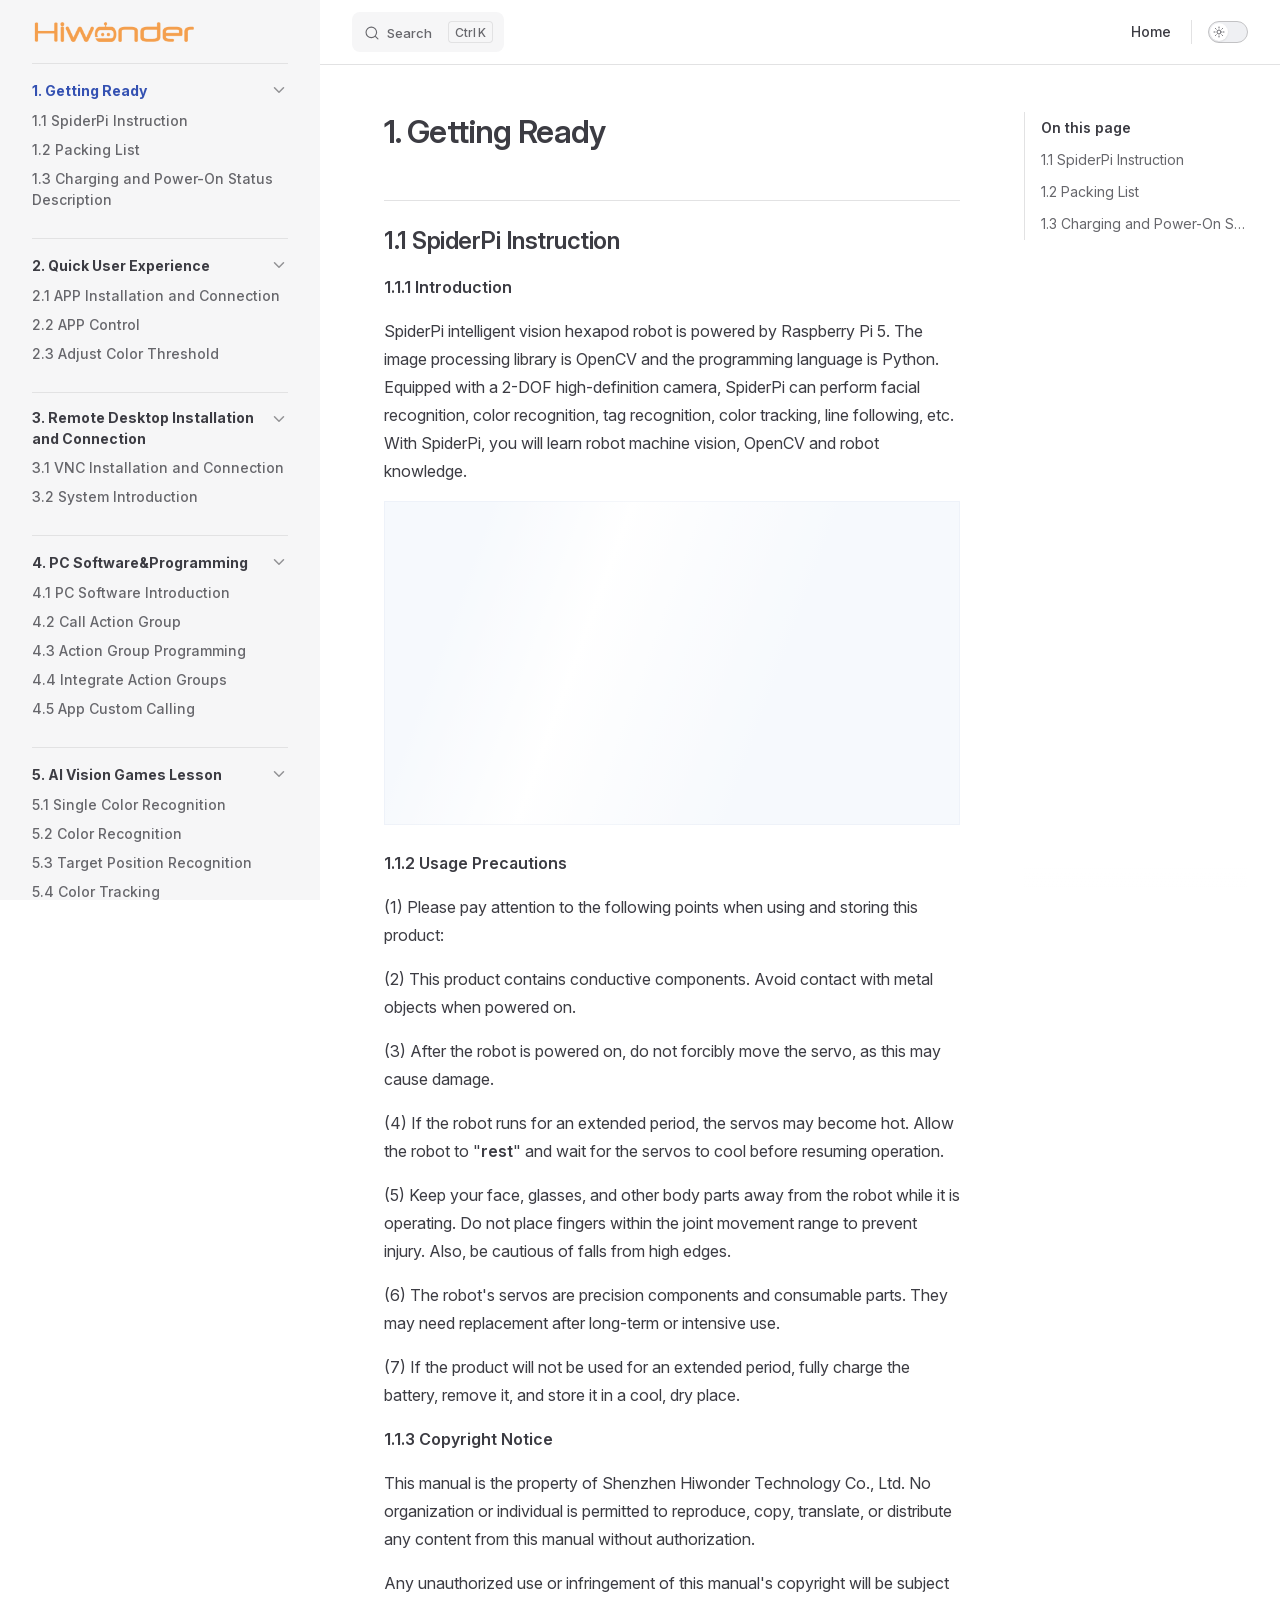
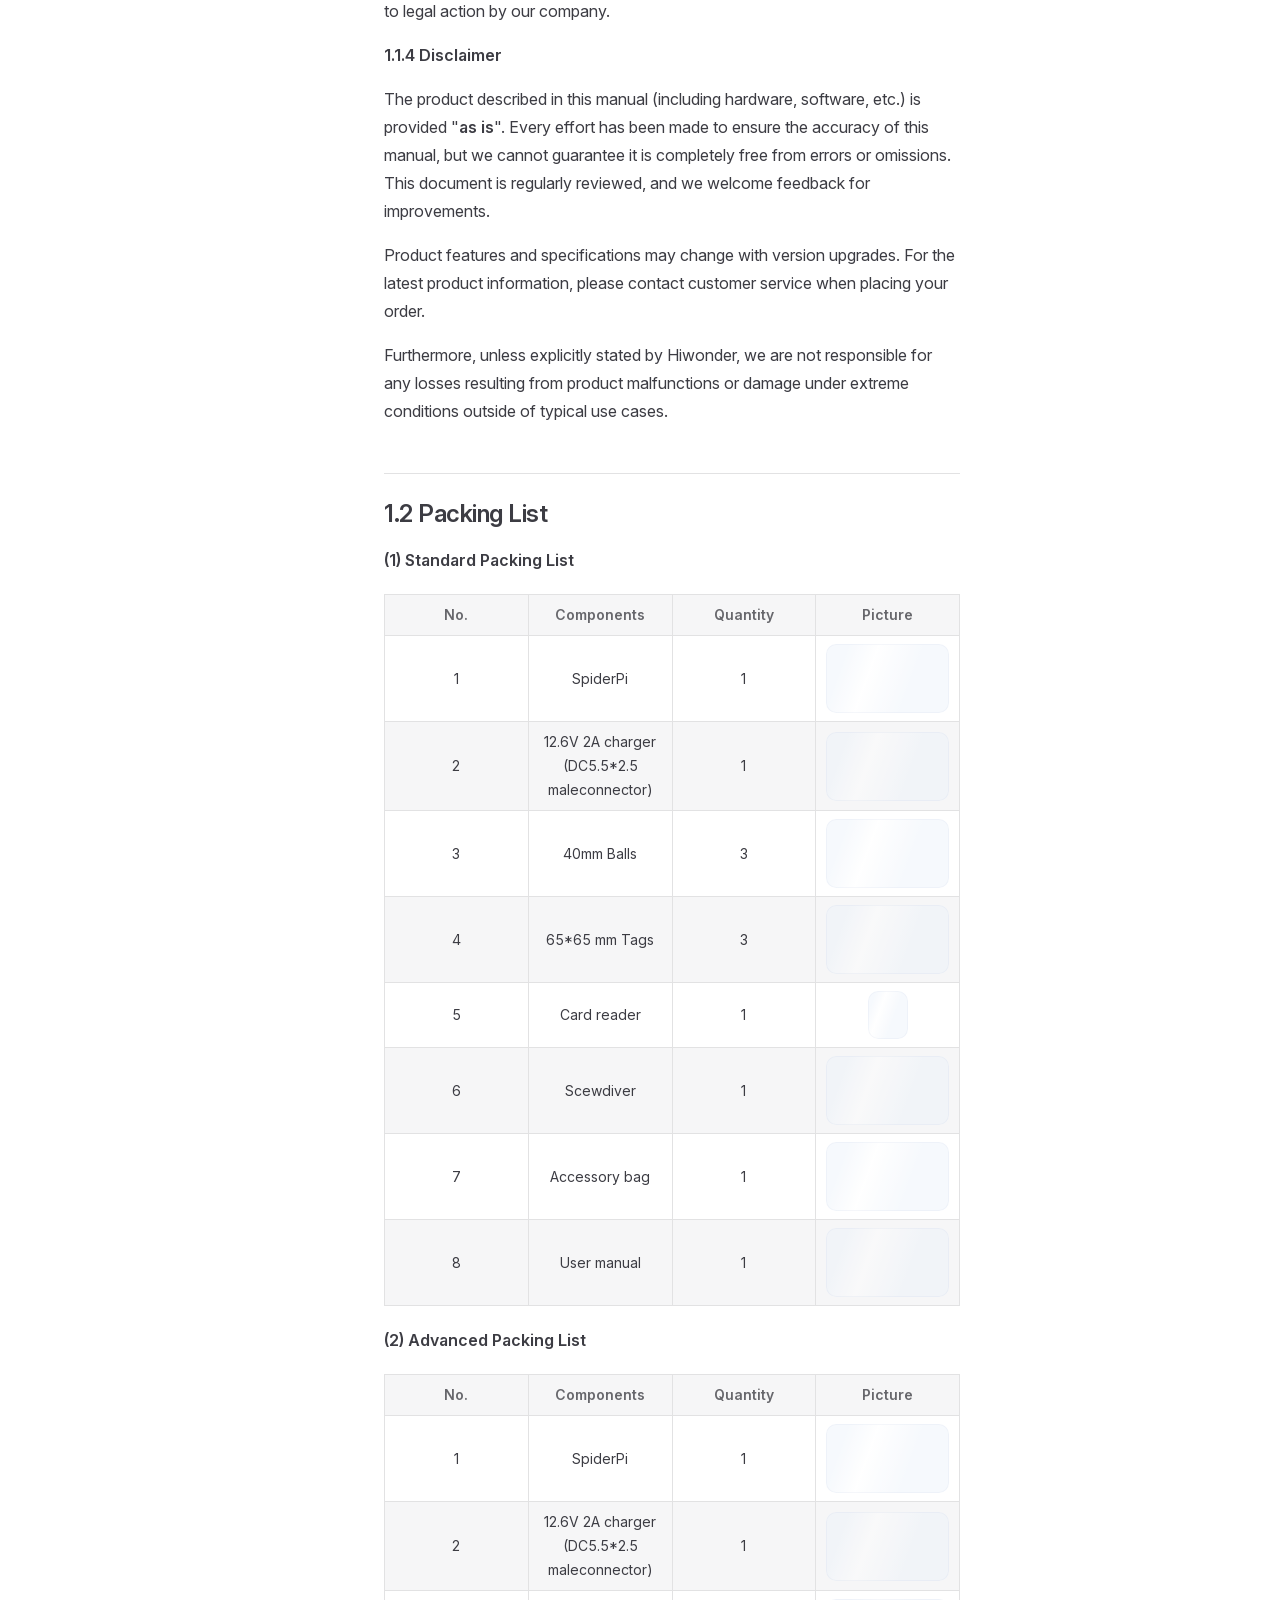
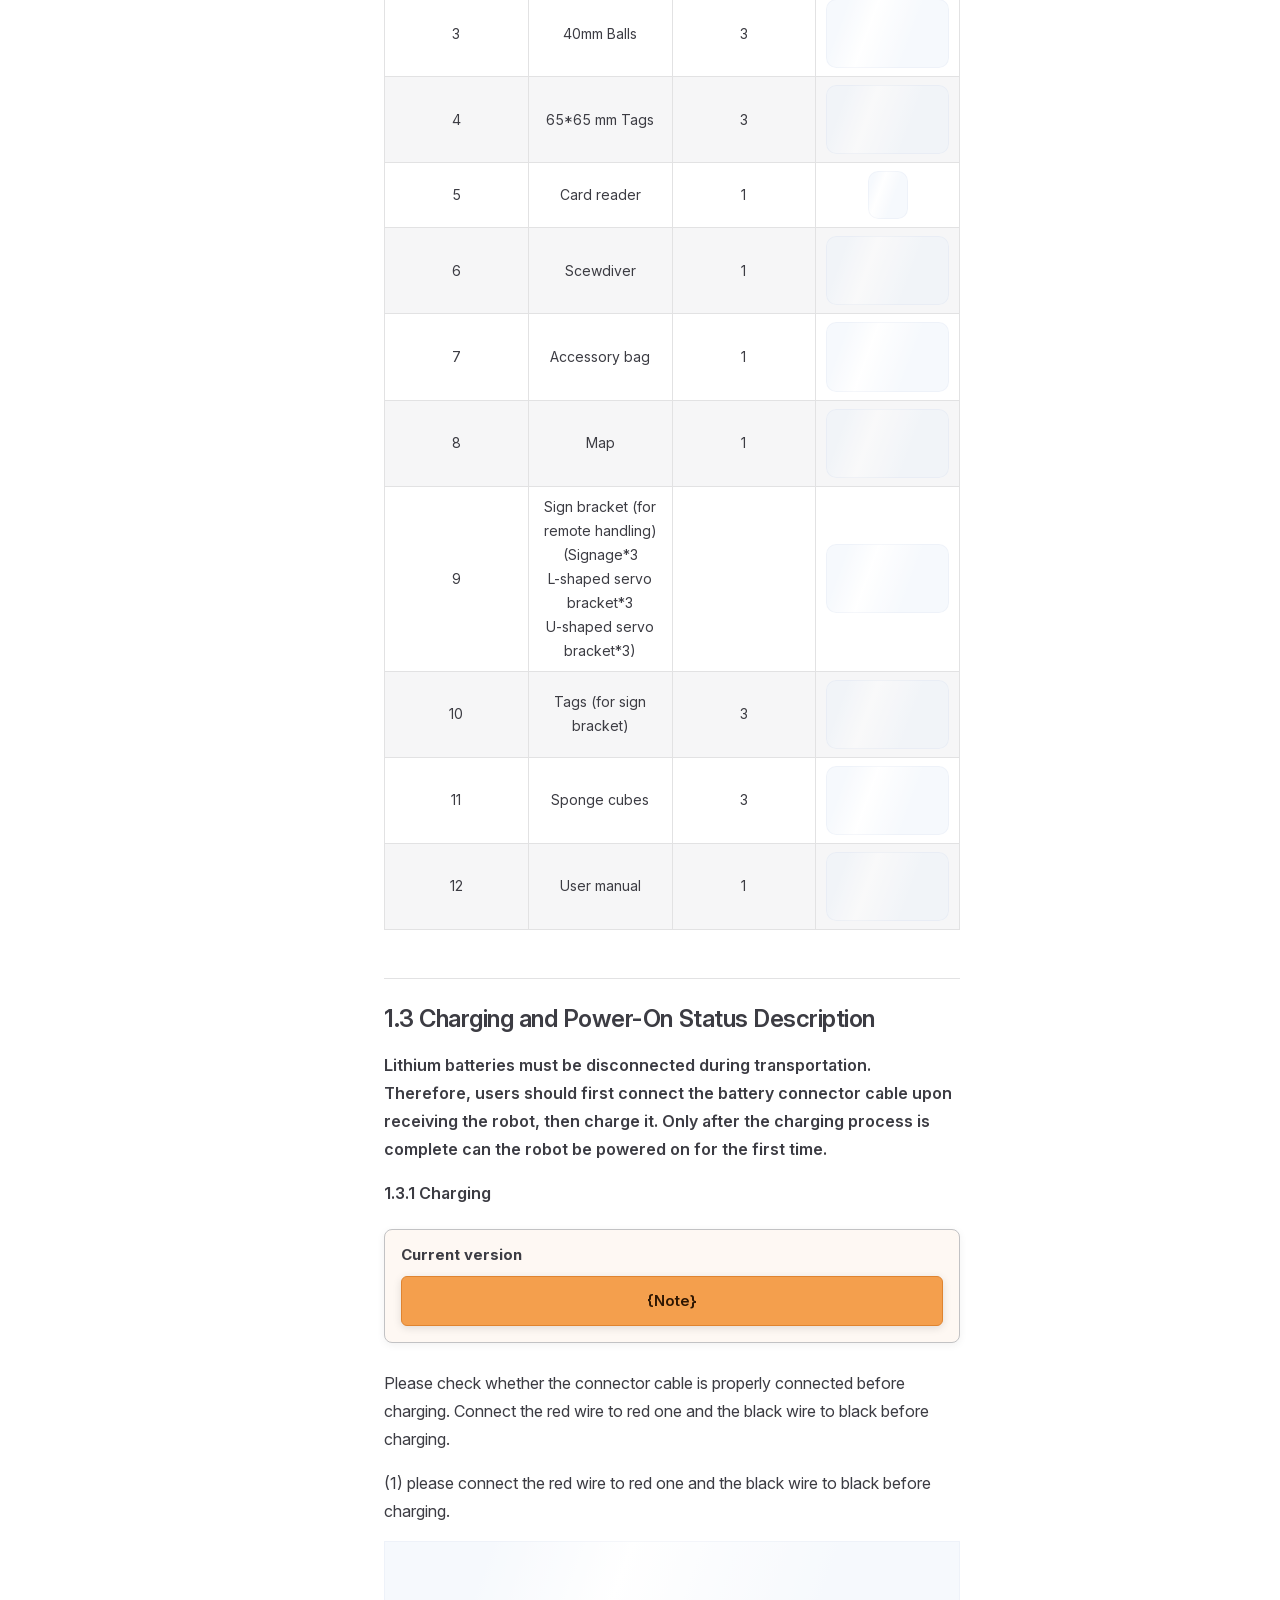
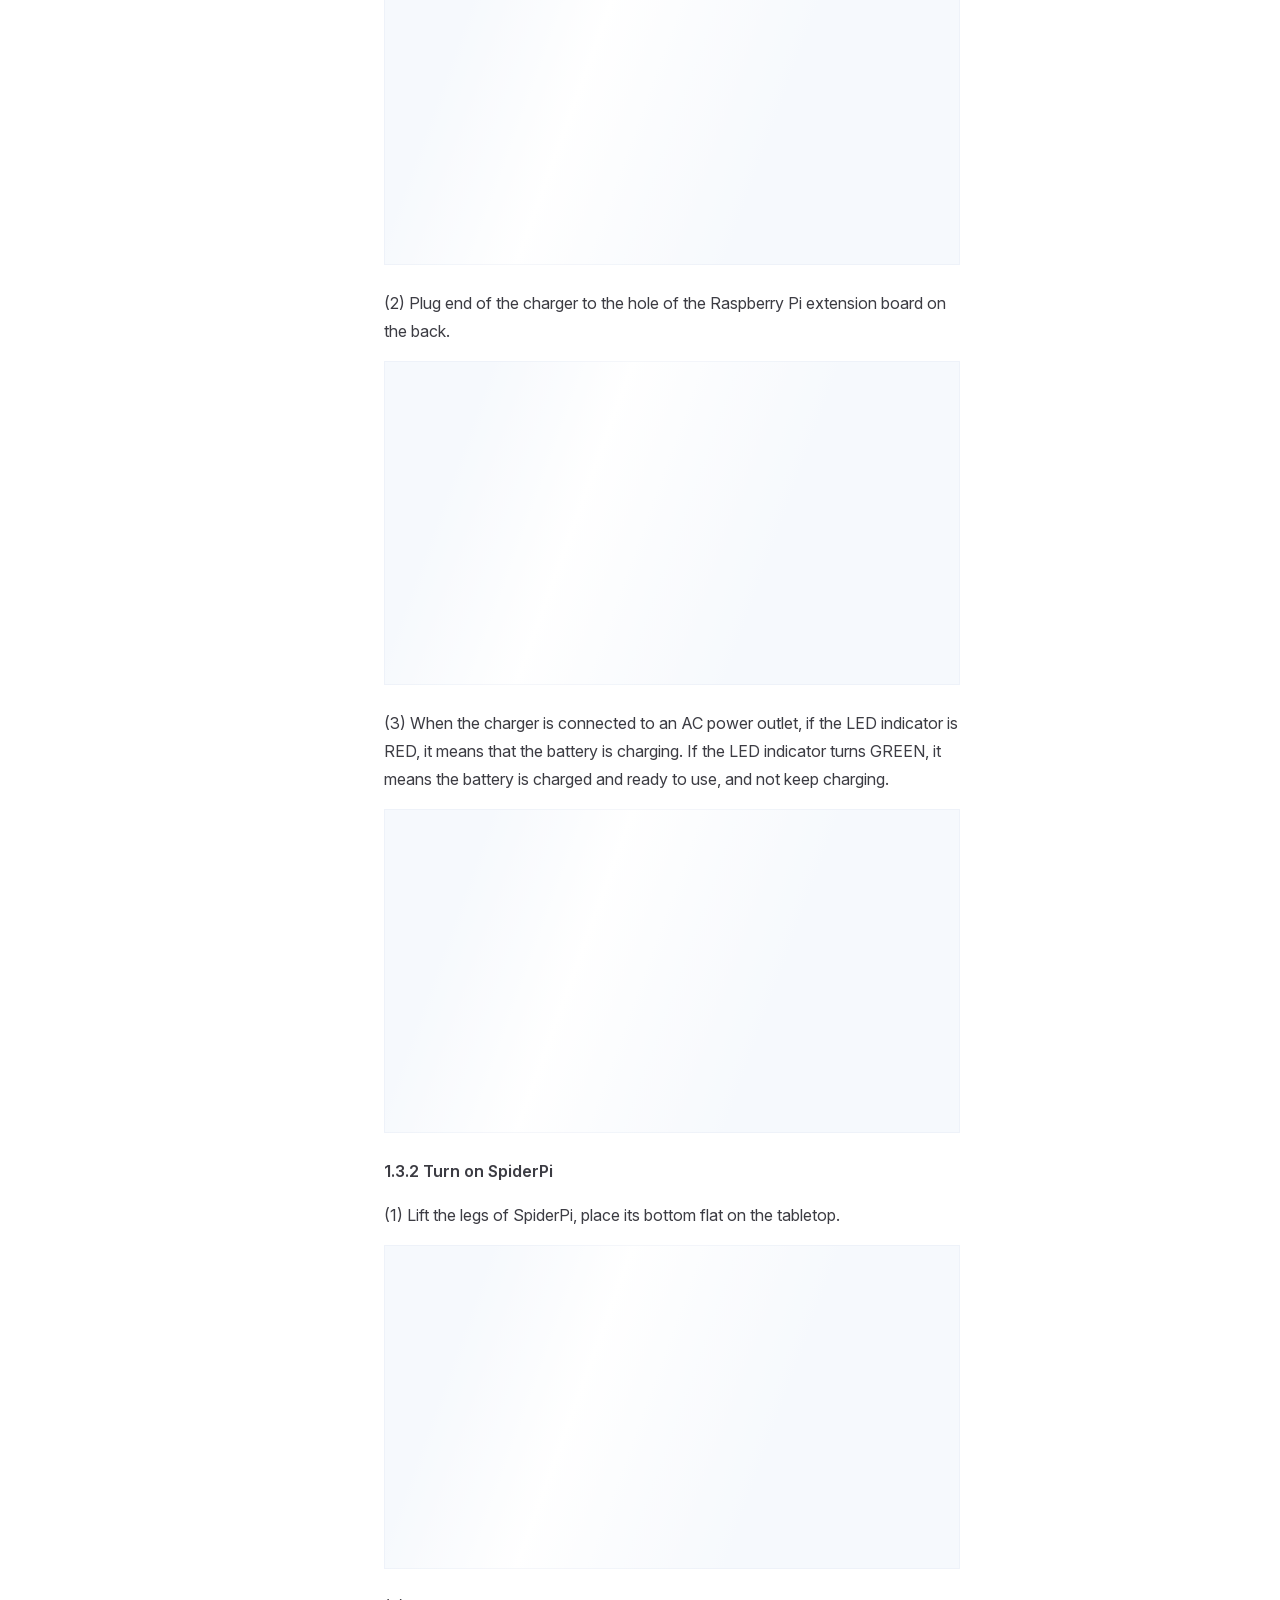
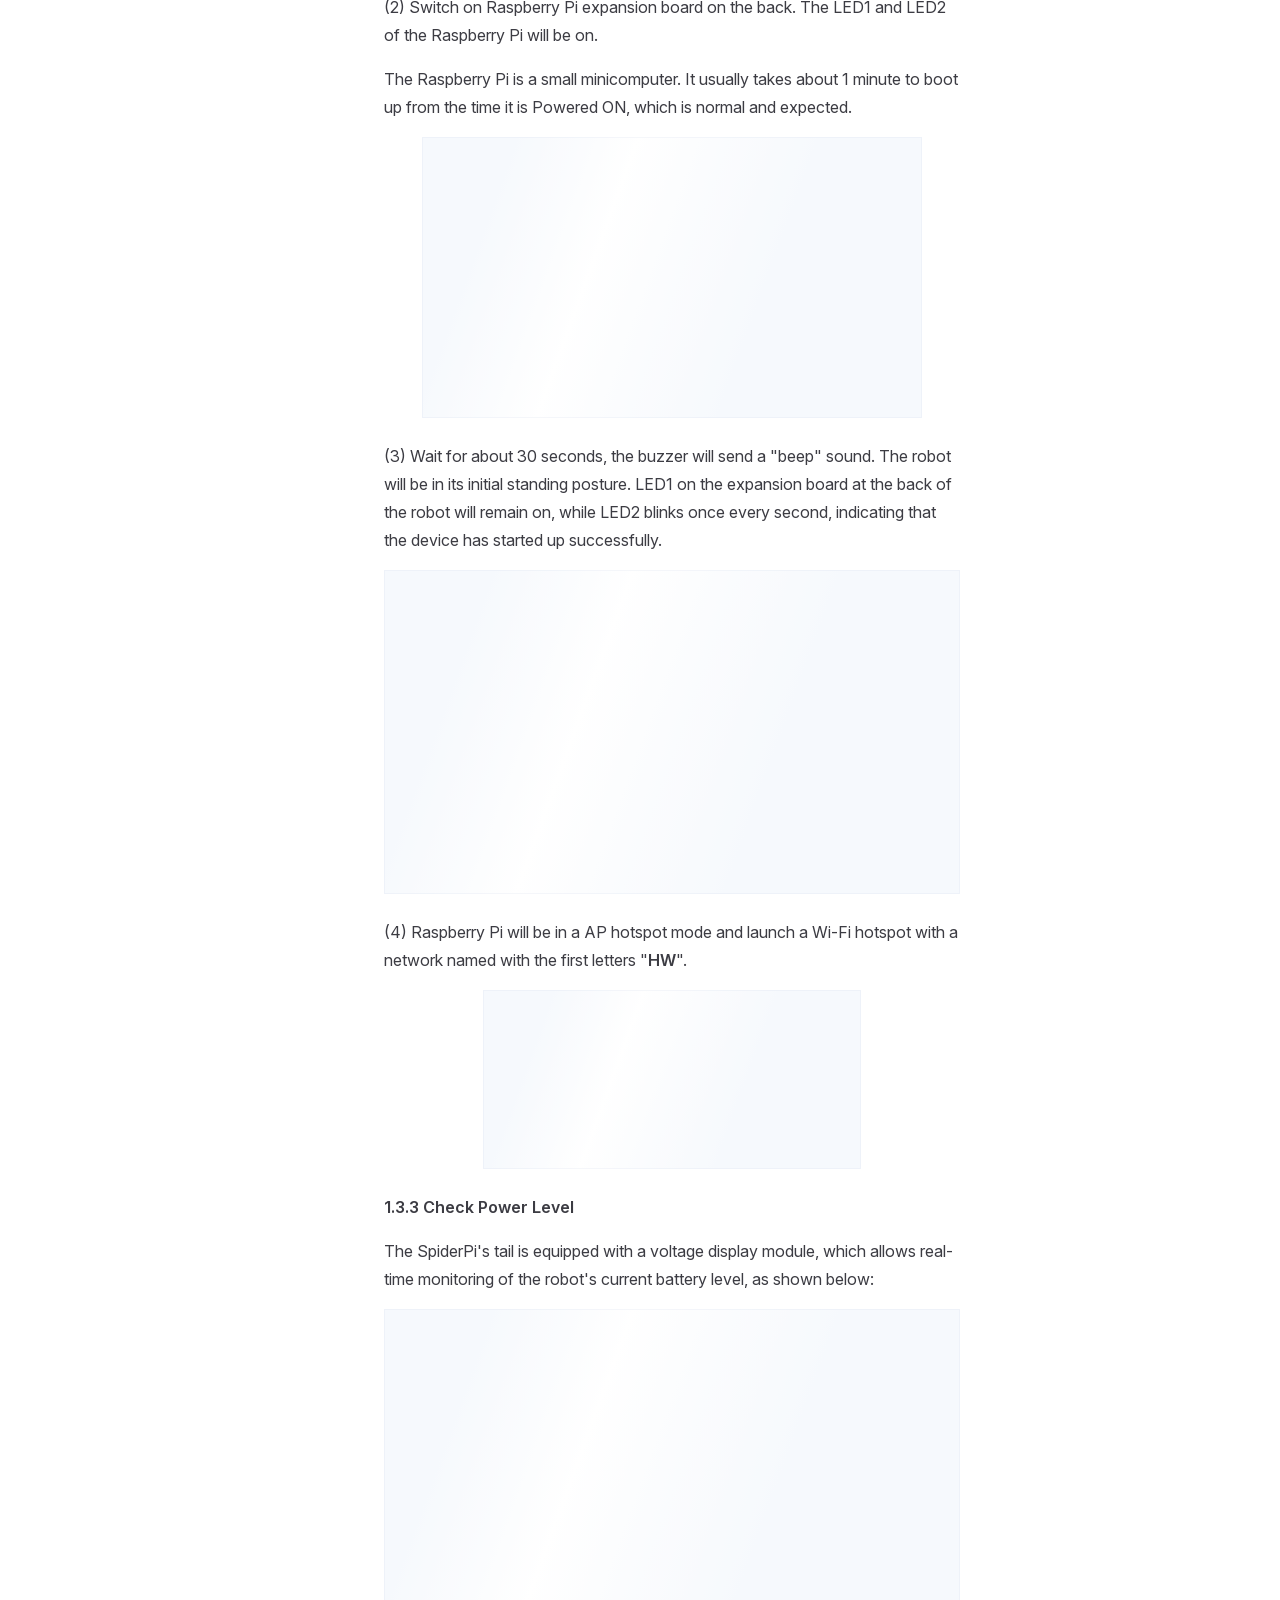
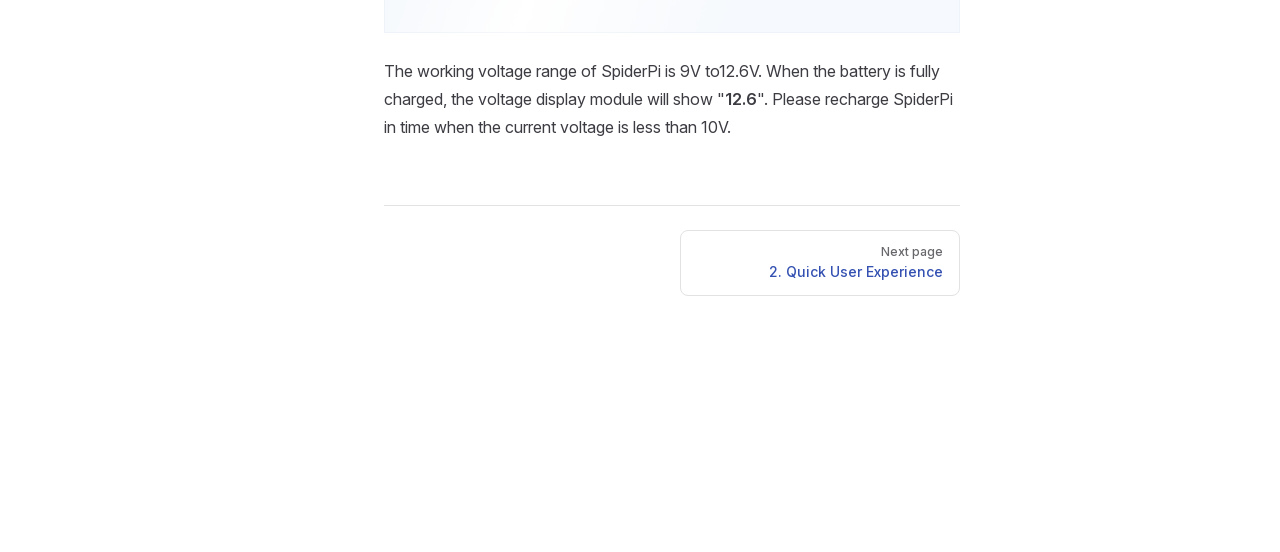
==== projects/SpiderPi/en/latest/docs/index.html @ 1fb2ceb3 "内容修改" ====
<!DOCTYPE html>
<html lang="en-US" dir="ltr">
  <head>
    <meta charset="utf-8">
    <meta name="viewport" content="width=device-width,initial-scale=1">
    <title>SpiderPi Documentation</title>
    <meta name="description" content="SpiderPi robot documentation">
    <meta name="generator" content="VitePress v1.6.4">
    <link rel="preload stylesheet" href="/projects/SpiderPi/en/latest/assets/style.BlnB4m8w.css" as="style">
    <link rel="preload stylesheet" href="/projects/SpiderPi/en/latest/vp-icons.css" as="style">
    
    <script type="module" src="/projects/SpiderPi/en/latest/assets/app.BU686anA.js"></script>
    <link rel="preload" href="/projects/SpiderPi/en/latest/assets/inter-roman-latin.Di8DUHzh.woff2" as="font" type="font/woff2" crossorigin="">
    <link rel="modulepreload" href="/projects/SpiderPi/en/latest/assets/chunks/theme.DTcCEMe6.js">
    <link rel="modulepreload" href="/projects/SpiderPi/en/latest/assets/chunks/framework.oAp9W4YJ.js">
    <link rel="modulepreload" href="/projects/SpiderPi/en/latest/assets/docs_index.md.8xN3B3MP.lean.js">
    <link rel="icon" href="/projects/SpiderPi/en/latest/favicon.ico">
    <script id="check-dark-mode">(()=>{const e=localStorage.getItem("vitepress-theme-appearance")||"auto",a=window.matchMedia("(prefers-color-scheme: dark)").matches;(!e||e==="auto"?a:e==="dark")&&document.documentElement.classList.add("dark")})();</script>
    <script id="check-mac-os">document.documentElement.classList.toggle("mac",/Mac|iPhone|iPod|iPad/i.test(navigator.platform));</script>
  </head>
  <body>
    <div id="app"><!--[--><div class="page-redirect" style="text-align:center;padding:100px 20px;"><p>Redirecting to content page...</p><p><a href="/projects/SpiderPi/en/latest/docs/1.getting_ready.html" target="_self">If you are not redirected automatically, click here</a></p></div><!--[--><!----><!--]--><!----><!--]--></div>
    <script>window.__VP_HASH_MAP__=JSON.parse("{\"docs_1.getting_ready.md\":\"-Koj2D-e\",\"docs_10_network_configuration.md\":\"BVzglLEN\",\"docs_11.computer_control_robot.md\":\"7o0bq-h0\",\"docs_12.ai_transport.md\":\"C4I3wh1Y\",\"docs_2.quick_user_experience.md\":\"CxcIc-mN\",\"docs_6.remote.md\":\"ByHeRAGI\",\"docs_8.upper_computer.md\":\"BKbme0fS\",\"docs_9.ai_vision_project.md\":\"BjhokXBU\",\"docs_general_basic_courses.md\":\"Bf6qJwim\",\"docs_index.md\":\"8xN3B3MP\",\"docs_resources_download.md\":\"BLQSuuhv\",\"index.md\":\"CJsqcTzv\"}");window.__VP_SITE_DATA__=JSON.parse("{\"lang\":\"en-US\",\"dir\":\"ltr\",\"title\":\"SpiderPi Documentation\",\"description\":\"SpiderPi robot documentation\",\"base\":\"/projects/SpiderPi/en/latest/\",\"head\":[],\"router\":{\"prefetchLinks\":true},\"appearance\":true,\"themeConfig\":{\"siteTitle\":false,\"logo\":\"/e-logo.png\",\"outline\":[2,3],\"search\":{\"provider\":\"local\",\"options\":{\"translations\":{\"button\":{\"buttonText\":\"Search\",\"buttonAriaLabel\":\"Search\"},\"modal\":{\"searchBox\":{\"resetButtonTitle\":\"Clear search query\",\"resetButtonAriaLabel\":\"Clear search query\",\"cancelButtonText\":\"Cancel\",\"cancelButtonAriaLabel\":\"Cancel\"},\"startScreen\":{\"recentSearchTitle\":\"Recent Searches\",\"noRecentSearchText\":\"No recent searches\",\"suggestedQueryTitle\":\"Suggested Queries\"},\"noResultsScreen\":{\"noResultsText\":\"No results found for\",\"suggestedQueryText\":\"You can try searching for\",\"reportMissingResultsText\":\"Have any queries?\",\"reportMissingResultsLinkText\":\"Report here\"},\"footer\":{\"selectText\":\"to select\",\"navigateText\":\"to navigate\",\"closeText\":\"to close\"}}}}},\"nav\":[{\"text\":\"Home\",\"link\":\"https://www.hiwonder.net/\",\"target\":\"_self\"}],\"sidebar\":[{\"text\":\"1. Getting Ready\",\"link\":\"/docs/1.getting_ready.html\",\"collapsed\":false,\"items\":[{\"text\":\"1.1 SpiderPi Instruction\",\"link\":\"/docs/1.getting_ready.html#_1-1-spiderpi-instruction\"},{\"text\":\"1.2 Packing List\",\"link\":\"/docs/1.getting_ready.html#_1-2-packing-list\"},{\"text\":\"1.3 Charging and Power-On Status Description\",\"link\":\"/docs/1.getting_ready.html#_1-3-charging-and-power-on-status-description\"}]},{\"text\":\"2. Quick User Experience\",\"link\":\"/docs/2.quick_user_experience.html\",\"collapsed\":false,\"items\":[{\"text\":\"2.1 APP Installation and Connection\",\"link\":\"/docs/2.quick_user_experience.html#_2-1-app-installation-and-connection\"},{\"text\":\"2.2  APP Control\",\"link\":\"/docs/2.quick_user_experience.html#_2-2-app-control\"},{\"text\":\"2.3 Adjust Color Threshold\",\"link\":\"/docs/2.quick_user_experience.html#_2-3-adjust-color-threshold\"}]},{\"text\":\"3. Remote Desktop Installation and Connection\",\"link\":\"/docs/6.remote.html\",\"collapsed\":false,\"items\":[{\"text\":\"3.1 VNC Installation and Connection\",\"link\":\"/docs/6.remote.html#_3-1-vnc-installation-and-connection\"},{\"text\":\"3.2 System Introduction\",\"link\":\"/docs/6.remote.html#_3-2-system-introduction\"}]},{\"text\":\"4. PC Software&Programming\",\"link\":\"/docs/8.upper_computer.html\",\"collapsed\":false,\"items\":[{\"text\":\"4.1 PC Software Introduction\",\"link\":\"/docs/8.upper_computer.html#_4-1-pc-software-introduction\"},{\"text\":\"4.2 Call Action Group\",\"link\":\"/docs/8.upper_computer.html#_4-2-call-action-group\"},{\"text\":\"4.3 Action Group Programming\",\"link\":\"/docs/8.upper_computer.html#_4-3-action-group-programming\"},{\"text\":\"4.4 Integrate Action Groups\",\"link\":\"/docs/8.upper_computer.html#_4-4-integrate-action-groups\"},{\"text\":\"4.5 App Custom Calling\",\"link\":\"/docs/8.upper_computer.html#_4-5-app-custom-calling\"}]},{\"text\":\"5. AI Vision Games Lesson\",\"link\":\"/docs/9.ai_vision_project.html\",\"collapsed\":false,\"items\":[{\"text\":\"5.1 Single Color Recognition\",\"link\":\"/docs/9.ai_vision_project.html#_5-1-single-color-recognition\"},{\"text\":\"5.2 Color Recognition\",\"link\":\"/docs/9.ai_vision_project.html#_5-2-color-recognition\"},{\"text\":\"5.3 Target Position Recognition\",\"link\":\"/docs/9.ai_vision_project.html#_5-3-target-position-recognition\"},{\"text\":\"5.4 Color Tracking\",\"link\":\"/docs/9.ai_vision_project.html#_5-4-color-tracking\"},{\"text\":\"5.5 Line Following\",\"link\":\"/docs/9.ai_vision_project.html#_5-5-line-following\"},{\"text\":\"5.6 Tag Detection\",\"link\":\"/docs/9.ai_vision_project.html#_5-6-tag-detection\"},{\"text\":\"5.7 Tag Recognition\",\"link\":\"/docs/9.ai_vision_project.html#_5-7-tag-recognition\"},{\"text\":\"5.8 Face Recognition\",\"link\":\"/docs/9.ai_vision_project.html#_5-8-face-recognition\"},{\"text\":\"5.9 Facial Recognition\",\"link\":\"/docs/9.ai_vision_project.html#_5-9-facial-recognition\"},{\"text\":\"5.10 Auto Obstacle Avoidance\",\"link\":\"/docs/9.ai_vision_project.html#_5-10-auto-obstacle-avoidance\"}]},{\"text\":\"8. Raspberry Pi Series Robot Network Configuration Instruction\",\"link\":\"/docs/10_network_configuration.html\",\"collapsed\":false,\"items\":[{\"text\":\"8.1 Network Configuration Overview\",\"link\":\"/docs/10_network_configuration.html#_8-1-network-configuration-overview\"},{\"text\":\"8.2 AP Direct Connection Mode\",\"link\":\"/docs/10_network_configuration.html#_8-2-ap-direct-connection-mode\"},{\"text\":\"8.3 Connecting in LAN Mode (optional)\",\"link\":\"/docs/10_network_configuration.html#_8-3-connecting-in-lan-mode-optional\"}]},{\"text\":\"7. PC Software Control\",\"link\":\"/docs/11.computer_control_robot.html\",\"collapsed\":false,\"items\":[{\"text\":\"7.1 Control Software Opening and Connection\",\"link\":\"/docs/11.computer_control_robot.html#_7-1-control-software-opening-and-connection\"},{\"text\":\"7.2 PC Control Instruction\",\"link\":\"/docs/11.computer_control_robot.html#_7-2-pc-control-instruction\"}]},{\"text\":\"6. AI Transport Lesson\",\"link\":\"/docs/12.ai_transport.html\",\"collapsed\":false,\"items\":[{\"text\":\"6.1 Transport Bracket Assembly\",\"link\":\"/docs/12.ai_transport.html#_6-1-transport-bracket-assembly\"},{\"text\":\"6.2 AI Transport\",\"link\":\"/docs/12.ai_transport.html#_6-2-ai-transport\"},{\"text\":\"6.3 Intelligent Cleanup\",\"link\":\"/docs/12.ai_transport.html#_6-3-intelligent-cleanup\"},{\"text\":\"6.4 Tag Tracking\",\"link\":\"/docs/12.ai_transport.html#_6-4-tag-tracking\"}]},{\"text\":\"Basic Development Course\",\"link\":\"/docs/general_basic_courses.html\",\"collapsed\":false,\"items\":[]},{\"text\":\"Appendix\",\"link\":\"/docs/resources_download.html\",\"collapsed\":false,\"items\":[]}]},\"locales\":{},\"scrollOffset\":134,\"cleanUrls\":false}");</script>
    
  </body>
</html>
---- projects/SpiderPi/en/latest/assets/style.BlnB4m8w.css ----
@font-face {
  font-family: Inter;
  font-style: normal;
  font-weight: 100 900;
  font-display: swap;
  src: url('/projects/SpiderPi/en/latest/assets/inter-roman-cyrillic-ext.BBPuwvHQ.woff2') format('woff2');
  unicode-range: U+0460-052F, U+1C80-1C88, U+20B4, U+2DE0-2DFF, U+A640-A69F,
    U+FE2E-FE2F;
}

@font-face {
  font-family: Inter;
  font-style: normal;
  font-weight: 100 900;
  font-display: swap;
  src: url('/projects/SpiderPi/en/latest/assets/inter-roman-cyrillic.C5lxZ8CY.woff2') format('woff2');
  unicode-range: U+0301, U+0400-045F, U+0490-0491, U+04B0-04B1, U+2116;
}

@font-face {
  font-family: Inter;
  font-style: normal;
  font-weight: 100 900;
  font-display: swap;
  src: url('/projects/SpiderPi/en/latest/assets/inter-roman-greek-ext.CqjqNYQ-.woff2') format('woff2');
  unicode-range: U+1F00-1FFF;
}

@font-face {
  font-family: Inter;
  font-style: normal;
  font-weight: 100 900;
  font-display: swap;
  src: url('/projects/SpiderPi/en/latest/assets/inter-roman-greek.BBVDIX6e.woff2') format('woff2');
  unicode-range: U+0370-0377, U+037A-037F, U+0384-038A, U+038C, U+038E-03A1,
    U+03A3-03FF;
}

@font-face {
  font-family: Inter;
  font-style: normal;
  font-weight: 100 900;
  font-display: swap;
  src: url('/projects/SpiderPi/en/latest/assets/inter-roman-vietnamese.BjW4sHH5.woff2') format('woff2');
  unicode-range: U+0102-0103, U+0110-0111, U+0128-0129, U+0168-0169,
    U+01A0-01A1, U+01AF-01B0, U+0300-0301, U+0303-0304, U+0308-0309, U+0323,
    U+0329, U+1EA0-1EF9, U+20AB;
}

@font-face {
  font-family: Inter;
  font-style: normal;
  font-weight: 100 900;
  font-display: swap;
  src: url('/projects/SpiderPi/en/latest/assets/inter-roman-latin-ext.4ZJIpNVo.woff2') format('woff2');
  unicode-range: U+0100-02AF, U+0304, U+0308, U+0329, U+1E00-1E9F, U+1EF2-1EFF,
    U+2020, U+20A0-20AB, U+20AD-20C0, U+2113, U+2C60-2C7F, U+A720-A7FF;
}

@font-face {
  font-family: Inter;
  font-style: normal;
  font-weight: 100 900;
  font-display: swap;
  src: url('/projects/SpiderPi/en/latest/assets/inter-roman-latin.Di8DUHzh.woff2') format('woff2');
  unicode-range: U+0000-00FF, U+0131, U+0152-0153, U+02BB-02BC, U+02C6, U+02DA,
    U+02DC, U+0304, U+0308, U+0329, U+2000-206F, U+2074, U+20AC, U+2122, U+2191,
    U+2193, U+2212, U+2215, U+FEFF, U+FFFD;
}

@font-face {
  font-family: Inter;
  font-style: italic;
  font-weight: 100 900;
  font-display: swap;
  src: url('/projects/SpiderPi/en/latest/assets/inter-italic-cyrillic-ext.r48I6akx.woff2') format('woff2');
  unicode-range: U+0460-052F, U+1C80-1C88, U+20B4, U+2DE0-2DFF, U+A640-A69F,
    U+FE2E-FE2F;
}

@font-face {
  font-family: Inter;
  font-style: italic;
  font-weight: 100 900;
  font-display: swap;
  src: url('/projects/SpiderPi/en/latest/assets/inter-italic-cyrillic.By2_1cv3.woff2') format('woff2');
  unicode-range: U+0301, U+0400-045F, U+0490-0491, U+04B0-04B1, U+2116;
}

@font-face {
  font-family: Inter;
  font-style: italic;
  font-weight: 100 900;
  font-display: swap;
  src: url('/projects/SpiderPi/en/latest/assets/inter-italic-greek-ext.1u6EdAuj.woff2') format('woff2');
  unicode-range: U+1F00-1FFF;
}

@font-face {
  font-family: Inter;
  font-style: italic;
  font-weight: 100 900;
  font-display: swap;
  src: url('/projects/SpiderPi/en/latest/assets/inter-italic-greek.DJ8dCoTZ.woff2') format('woff2');
  unicode-range: U+0370-0377, U+037A-037F, U+0384-038A, U+038C, U+038E-03A1,
    U+03A3-03FF;
}

@font-face {
  font-family: Inter;
  font-style: italic;
  font-weight: 100 900;
  font-display: swap;
  src: url('/projects/SpiderPi/en/latest/assets/inter-italic-vietnamese.BSbpV94h.woff2') format('woff2');
  unicode-range: U+0102-0103, U+0110-0111, U+0128-0129, U+0168-0169,
    U+01A0-01A1, U+01AF-01B0, U+0300-0301, U+0303-0304, U+0308-0309, U+0323,
    U+0329, U+1EA0-1EF9, U+20AB;
}

@font-face {
  font-family: Inter;
  font-style: italic;
  font-weight: 100 900;
  font-display: swap;
  src: url('/projects/SpiderPi/en/latest/assets/inter-italic-latin-ext.CN1xVJS-.woff2') format('woff2');
  unicode-range: U+0100-02AF, U+0304, U+0308, U+0329, U+1E00-1E9F, U+1EF2-1EFF,
    U+2020, U+20A0-20AB, U+20AD-20C0, U+2113, U+2C60-2C7F, U+A720-A7FF;
}

@font-face {
  font-family: Inter;
  font-style: italic;
  font-weight: 100 900;
  font-display: swap;
  src: url('/projects/SpiderPi/en/latest/assets/inter-italic-latin.C2AdPX0b.woff2') format('woff2');
  unicode-range: U+0000-00FF, U+0131, U+0152-0153, U+02BB-02BC, U+02C6, U+02DA,
    U+02DC, U+0304, U+0308, U+0329, U+2000-206F, U+2074, U+20AC, U+2122, U+2191,
    U+2193, U+2212, U+2215, U+FEFF, U+FFFD;
}

@font-face {
  font-family: 'Punctuation SC';
  font-weight: 400;
  src: local('PingFang SC Regular'), local('Noto Sans CJK SC'),
    local('Microsoft YaHei');
  unicode-range: U+201C, U+201D, U+2018, U+2019, U+2E3A, U+2014, U+2013, U+2026,
    U+00B7, U+007E, U+002F;
}

@font-face {
  font-family: 'Punctuation SC';
  font-weight: 500;
  src: local('PingFang SC Medium'), local('Noto Sans CJK SC'),
    local('Microsoft YaHei');
  unicode-range: U+201C, U+201D, U+2018, U+2019, U+2E3A, U+2014, U+2013, U+2026,
    U+00B7, U+007E, U+002F;
}

@font-face {
  font-family: 'Punctuation SC';
  font-weight: 600;
  src: local('PingFang SC Semibold'), local('Noto Sans CJK SC Bold'),
    local('Microsoft YaHei Bold');
  unicode-range: U+201C, U+201D, U+2018, U+2019, U+2E3A, U+2014, U+2013, U+2026,
    U+00B7, U+007E, U+002F;
}

@font-face {
  font-family: 'Punctuation SC';
  font-weight: 700;
  src: local('PingFang SC Semibold'), local('Noto Sans CJK SC Bold'),
    local('Microsoft YaHei Bold');
  unicode-range: U+201C, U+201D, U+2018, U+2019, U+2E3A, U+2014, U+2013, U+2026,
    U+00B7, U+007E, U+002F;
}

/* Generate the subsetted fonts using: `pyftsubset <file>.woff2 --unicodes="<range>" --output-file="inter-<style>-<subset>.woff2" --flavor=woff2` */
/**
 * Colors: Solid
 * -------------------------------------------------------------------------- */

:root {
  --vp-c-white: #ffffff;
  --vp-c-black: #000000;

  --vp-c-neutral: var(--vp-c-black);
  --vp-c-neutral-inverse: var(--vp-c-white);
}

.dark {
  --vp-c-neutral: var(--vp-c-white);
  --vp-c-neutral-inverse: var(--vp-c-black);
}

/**
 * Colors: Palette
 *
 * The primitive colors used for accent colors. These colors are referenced
 * by functional colors such as "Text", "Background", or "Brand".
 *
 * Each colors have exact same color scale system with 3 levels of solid
 * colors with different brightness, and 1 soft color.
 *
 * - `XXX-1`: The most solid color used mainly for colored text. It must
 *   satisfy the contrast ratio against when used on top of `XXX-soft`.
 *
 * - `XXX-2`: The color used mainly for hover state of the button.
 *
 * - `XXX-3`: The color for solid background, such as bg color of the button.
 *    It must satisfy the contrast ratio with pure white (#ffffff) text on
 *    top of it.
 *
 * - `XXX-soft`: The color used for subtle background such as custom container
 *    or badges. It must satisfy the contrast ratio when putting `XXX-1` colors
 *    on top of it.
 *
 *    The soft color must be semi transparent alpha channel. This is crucial
 *    because it allows adding multiple "soft" colors on top of each other
 *    to create a accent, such as when having inline code block inside
 *    custom containers.
 * -------------------------------------------------------------------------- */

:root {
  --vp-c-gray-1: #dddde3;
  --vp-c-gray-2: #e4e4e9;
  --vp-c-gray-3: #ebebef;
  --vp-c-gray-soft: rgba(142, 150, 170, 0.14);

  --vp-c-indigo-1: #3451b2;
  --vp-c-indigo-2: #3a5ccc;
  --vp-c-indigo-3: #5672cd;
  --vp-c-indigo-soft: rgba(100, 108, 255, 0.14);

  --vp-c-purple-1: #6f42c1;
  --vp-c-purple-2: #7e4cc9;
  --vp-c-purple-3: #8e5cd9;
  --vp-c-purple-soft: rgba(159, 122, 234, 0.14);

  --vp-c-green-1: #18794e;
  --vp-c-green-2: #299764;
  --vp-c-green-3: #30a46c;
  --vp-c-green-soft: rgba(16, 185, 129, 0.14);

  --vp-c-yellow-1: #915930;
  --vp-c-yellow-2: #946300;
  --vp-c-yellow-3: #9f6a00;
  --vp-c-yellow-soft: rgba(234, 179, 8, 0.14);

  --vp-c-red-1: #b8272c;
  --vp-c-red-2: #d5393e;
  --vp-c-red-3: #e0575b;
  --vp-c-red-soft: rgba(244, 63, 94, 0.14);

  --vp-c-sponsor: #db2777;
}

.dark {
  --vp-c-gray-1: #515c67;
  --vp-c-gray-2: #414853;
  --vp-c-gray-3: #32363f;
  --vp-c-gray-soft: rgba(101, 117, 133, 0.16);

  --vp-c-indigo-1: #a8b1ff;
  --vp-c-indigo-2: #5c73e7;
  --vp-c-indigo-3: #3e63dd;
  --vp-c-indigo-soft: rgba(100, 108, 255, 0.16);

  --vp-c-purple-1: #c8abfa;
  --vp-c-purple-2: #a879e6;
  --vp-c-purple-3: #8e5cd9;
  --vp-c-purple-soft: rgba(159, 122, 234, 0.16);

  --vp-c-green-1: #3dd68c;
  --vp-c-green-2: #30a46c;
  --vp-c-green-3: #298459;
  --vp-c-green-soft: rgba(16, 185, 129, 0.16);

  --vp-c-yellow-1: #f9b44e;
  --vp-c-yellow-2: #da8b17;
  --vp-c-yellow-3: #a46a0a;
  --vp-c-yellow-soft: rgba(234, 179, 8, 0.16);

  --vp-c-red-1: #f66f81;
  --vp-c-red-2: #f14158;
  --vp-c-red-3: #b62a3c;
  --vp-c-red-soft: rgba(244, 63, 94, 0.16);
}

/**
 * Colors: Background
 *
 * - `bg`: The bg color used for main screen.
 *
 * - `bg-alt`: The alternative bg color used in places such as "sidebar",
 *   or "code block".
 *
 * - `bg-elv`: The elevated bg color. This is used at parts where it "floats",
 *   such as "dialog".
 *
 * - `bg-soft`: The bg color to slightly distinguish some components from
 *   the page. Used for things like "carbon ads" or "table".
 * -------------------------------------------------------------------------- */

:root {
  --vp-c-bg: #ffffff;
  --vp-c-bg-alt: #f6f6f7;
  --vp-c-bg-elv: #ffffff;
  --vp-c-bg-soft: #f6f6f7;
}

.dark {
  --vp-c-bg: #1b1b1f;
  --vp-c-bg-alt: #161618;
  --vp-c-bg-elv: #202127;
  --vp-c-bg-soft: #202127;
}

/**
 * Colors: Borders
 *
 * - `divider`: This is used for separators. This is used to divide sections
 *   within the same components, such as having separator on "h2" heading.
 *
 * - `border`: This is designed for borders on interactive components.
 *   For example this should be used for a button outline.
 *
 * - `gutter`: This is used to divide components in the page. For example
 *   the header and the lest of the page.
 * -------------------------------------------------------------------------- */

:root {
  --vp-c-border: #c2c2c4;
  --vp-c-divider: #e2e2e3;
  --vp-c-gutter: #e2e2e3;
}

.dark {
  --vp-c-border: #3c3f44;
  --vp-c-divider: #2e2e32;
  --vp-c-gutter: #000000;
}

/**
 * Colors: Text
 *
 * - `text-1`: Used for primary text.
 *
 * - `text-2`: Used for muted texts, such as "inactive menu" or "info texts".
 *
 * - `text-3`: Used for subtle texts, such as "placeholders" or "caret icon".
 * -------------------------------------------------------------------------- */

:root {
  --vp-c-text-1: #3c3c43;
  --vp-c-text-2: #67676c;
  --vp-c-text-3: #929295;
}

.dark {
  --vp-c-text-1: #dfdfd6;
  --vp-c-text-2: #98989f;
  --vp-c-text-3: #6a6a71;
}

/**
 * Colors: Function
 *
 * - `default`: The color used purely for subtle indication without any
 *   special meanings attached to it such as bg color for menu hover state.
 *
 * - `brand`: Used for primary brand colors, such as link text, button with
 *   brand theme, etc.
 *
 * - `tip`: Used to indicate useful information. The default theme uses the
 *   brand color for this by default.
 *
 * - `warning`: Used to indicate warning to the users. Used in custom
 *   container, badges, etc.
 *
 * - `danger`: Used to show error, or dangerous message to the users. Used
 *   in custom container, badges, etc.
 *
 * To understand the scaling system, refer to "Colors: Palette" section.
 * -------------------------------------------------------------------------- */

:root {
  --vp-c-default-1: var(--vp-c-gray-1);
  --vp-c-default-2: var(--vp-c-gray-2);
  --vp-c-default-3: var(--vp-c-gray-3);
  --vp-c-default-soft: var(--vp-c-gray-soft);

  --vp-c-brand-1: var(--vp-c-indigo-1);
  --vp-c-brand-2: var(--vp-c-indigo-2);
  --vp-c-brand-3: var(--vp-c-indigo-3);
  --vp-c-brand-soft: var(--vp-c-indigo-soft);

  /* DEPRECATED: Use `--vp-c-brand-1` instead. */
  --vp-c-brand: var(--vp-c-brand-1);

  --vp-c-tip-1: var(--vp-c-brand-1);
  --vp-c-tip-2: var(--vp-c-brand-2);
  --vp-c-tip-3: var(--vp-c-brand-3);
  --vp-c-tip-soft: var(--vp-c-brand-soft);

  --vp-c-note-1: var(--vp-c-brand-1);
  --vp-c-note-2: var(--vp-c-brand-2);
  --vp-c-note-3: var(--vp-c-brand-3);
  --vp-c-note-soft: var(--vp-c-brand-soft);

  --vp-c-success-1: var(--vp-c-green-1);
  --vp-c-success-2: var(--vp-c-green-2);
  --vp-c-success-3: var(--vp-c-green-3);
  --vp-c-success-soft: var(--vp-c-green-soft);

  --vp-c-important-1: var(--vp-c-purple-1);
  --vp-c-important-2: var(--vp-c-purple-2);
  --vp-c-important-3: var(--vp-c-purple-3);
  --vp-c-important-soft: var(--vp-c-purple-soft);

  --vp-c-warning-1: var(--vp-c-yellow-1);
  --vp-c-warning-2: var(--vp-c-yellow-2);
  --vp-c-warning-3: var(--vp-c-yellow-3);
  --vp-c-warning-soft: var(--vp-c-yellow-soft);

  --vp-c-danger-1: var(--vp-c-red-1);
  --vp-c-danger-2: var(--vp-c-red-2);
  --vp-c-danger-3: var(--vp-c-red-3);
  --vp-c-danger-soft: var(--vp-c-red-soft);

  --vp-c-caution-1: var(--vp-c-red-1);
  --vp-c-caution-2: var(--vp-c-red-2);
  --vp-c-caution-3: var(--vp-c-red-3);
  --vp-c-caution-soft: var(--vp-c-red-soft);
}

/**
 * Typography
 * -------------------------------------------------------------------------- */

:root {
  --vp-font-family-base: 'Inter', ui-sans-serif, system-ui, sans-serif,
    'Apple Color Emoji', 'Segoe UI Emoji', 'Segoe UI Symbol', 'Noto Color Emoji';
  --vp-font-family-mono: ui-monospace, 'Menlo', 'Monaco', 'Consolas',
    'Liberation Mono', 'Courier New', monospace;
  font-optical-sizing: auto;
}

:root:where(:lang(zh)) {
  --vp-font-family-base: 'Punctuation SC', 'Inter', ui-sans-serif, system-ui,
    sans-serif, 'Apple Color Emoji', 'Segoe UI Emoji', 'Segoe UI Symbol',
    'Noto Color Emoji';
}

/**
 * Shadows
 * -------------------------------------------------------------------------- */

:root {
  --vp-shadow-1: 0 1px 2px rgba(0, 0, 0, 0.04), 0 1px 2px rgba(0, 0, 0, 0.06);
  --vp-shadow-2: 0 3px 12px rgba(0, 0, 0, 0.07), 0 1px 4px rgba(0, 0, 0, 0.07);
  --vp-shadow-3: 0 12px 32px rgba(0, 0, 0, 0.1), 0 2px 6px rgba(0, 0, 0, 0.08);
  --vp-shadow-4: 0 14px 44px rgba(0, 0, 0, 0.12), 0 3px 9px rgba(0, 0, 0, 0.12);
  --vp-shadow-5: 0 18px 56px rgba(0, 0, 0, 0.16), 0 4px 12px rgba(0, 0, 0, 0.16);
}

/**
 * Z-indexes
 * -------------------------------------------------------------------------- */

:root {
  --vp-z-index-footer: 10;
  --vp-z-index-local-nav: 20;
  --vp-z-index-nav: 30;
  --vp-z-index-layout-top: 40;
  --vp-z-index-backdrop: 50;
  --vp-z-index-sidebar: 60;
}

@media (min-width: 960px) {
  :root {
    --vp-z-index-sidebar: 25;
  }
}

/**
 * Layouts
 * -------------------------------------------------------------------------- */

:root {
  --vp-layout-max-width: 1440px;
}

/**
 * Component: Header Anchor
 * -------------------------------------------------------------------------- */

:root {
  --vp-header-anchor-symbol: '#';
}

/**
 * Component: Code
 * -------------------------------------------------------------------------- */

:root {
  --vp-code-line-height: 1.7;
  --vp-code-font-size: 0.875em;
  --vp-code-color: var(--vp-c-brand-1);
  --vp-code-link-color: var(--vp-c-brand-1);
  --vp-code-link-hover-color: var(--vp-c-brand-2);
  --vp-code-bg: var(--vp-c-default-soft);

  --vp-code-block-color: var(--vp-c-text-2);
  --vp-code-block-bg: var(--vp-c-bg-alt);
  --vp-code-block-divider-color: var(--vp-c-gutter);

  --vp-code-lang-color: var(--vp-c-text-3);

  --vp-code-line-highlight-color: var(--vp-c-default-soft);
  --vp-code-line-number-color: var(--vp-c-text-3);

  --vp-code-line-diff-add-color: var(--vp-c-success-soft);
  --vp-code-line-diff-add-symbol-color: var(--vp-c-success-1);

  --vp-code-line-diff-remove-color: var(--vp-c-danger-soft);
  --vp-code-line-diff-remove-symbol-color: var(--vp-c-danger-1);

  --vp-code-line-warning-color: var(--vp-c-warning-soft);
  --vp-code-line-error-color: var(--vp-c-danger-soft);

  --vp-code-copy-code-border-color: var(--vp-c-divider);
  --vp-code-copy-code-bg: var(--vp-c-bg-soft);
  --vp-code-copy-code-hover-border-color: var(--vp-c-divider);
  --vp-code-copy-code-hover-bg: var(--vp-c-bg);
  --vp-code-copy-code-active-text: var(--vp-c-text-2);
  --vp-code-copy-copied-text-content: 'Copied';

  --vp-code-tab-divider: var(--vp-code-block-divider-color);
  --vp-code-tab-text-color: var(--vp-c-text-2);
  --vp-code-tab-bg: var(--vp-code-block-bg);
  --vp-code-tab-hover-text-color: var(--vp-c-text-1);
  --vp-code-tab-active-text-color: var(--vp-c-text-1);
  --vp-code-tab-active-bar-color: var(--vp-c-brand-1);
}

:lang(es),
:lang(pt) {
  --vp-code-copy-copied-text-content: 'Copiado';
}
:lang(fa) {
  --vp-code-copy-copied-text-content: 'کپی شد';
}
:lang(ko) {
  --vp-code-copy-copied-text-content: '복사됨';
}
:lang(ru) {
  --vp-code-copy-copied-text-content: 'Скопировано';
}
:lang(zh) {
  --vp-code-copy-copied-text-content: '已复制';
}

/**
 * Component: Button
 * -------------------------------------------------------------------------- */

:root {
  --vp-button-brand-border: transparent;
  --vp-button-brand-text: var(--vp-c-white);
  --vp-button-brand-bg: var(--vp-c-brand-3);
  --vp-button-brand-hover-border: transparent;
  --vp-button-brand-hover-text: var(--vp-c-white);
  --vp-button-brand-hover-bg: var(--vp-c-brand-2);
  --vp-button-brand-active-border: transparent;
  --vp-button-brand-active-text: var(--vp-c-white);
  --vp-button-brand-active-bg: var(--vp-c-brand-1);

  --vp-button-alt-border: transparent;
  --vp-button-alt-text: var(--vp-c-text-1);
  --vp-button-alt-bg: var(--vp-c-default-3);
  --vp-button-alt-hover-border: transparent;
  --vp-button-alt-hover-text: var(--vp-c-text-1);
  --vp-button-alt-hover-bg: var(--vp-c-default-2);
  --vp-button-alt-active-border: transparent;
  --vp-button-alt-active-text: var(--vp-c-text-1);
  --vp-button-alt-active-bg: var(--vp-c-default-1);

  --vp-button-sponsor-border: var(--vp-c-text-2);
  --vp-button-sponsor-text: var(--vp-c-text-2);
  --vp-button-sponsor-bg: transparent;
  --vp-button-sponsor-hover-border: var(--vp-c-sponsor);
  --vp-button-sponsor-hover-text: var(--vp-c-sponsor);
  --vp-button-sponsor-hover-bg: transparent;
  --vp-button-sponsor-active-border: var(--vp-c-sponsor);
  --vp-button-sponsor-active-text: var(--vp-c-sponsor);
  --vp-button-sponsor-active-bg: transparent;
}

/**
 * Component: Custom Block
 * -------------------------------------------------------------------------- */

:root {
  --vp-custom-block-font-size: 14px;
  --vp-custom-block-code-font-size: 13px;

  --vp-custom-block-info-border: transparent;
  --vp-custom-block-info-text: var(--vp-c-text-1);
  --vp-custom-block-info-bg: var(--vp-c-default-soft);
  --vp-custom-block-info-code-bg: var(--vp-c-default-soft);

  --vp-custom-block-note-border: transparent;
  --vp-custom-block-note-text: var(--vp-c-text-1);
  --vp-custom-block-note-bg: var(--vp-c-default-soft);
  --vp-custom-block-note-code-bg: var(--vp-c-default-soft);

  --vp-custom-block-tip-border: transparent;
  --vp-custom-block-tip-text: var(--vp-c-text-1);
  --vp-custom-block-tip-bg: var(--vp-c-tip-soft);
  --vp-custom-block-tip-code-bg: var(--vp-c-tip-soft);

  --vp-custom-block-important-border: transparent;
  --vp-custom-block-important-text: var(--vp-c-text-1);
  --vp-custom-block-important-bg: var(--vp-c-important-soft);
  --vp-custom-block-important-code-bg: var(--vp-c-important-soft);

  --vp-custom-block-warning-border: transparent;
  --vp-custom-block-warning-text: var(--vp-c-text-1);
  --vp-custom-block-warning-bg: var(--vp-c-warning-soft);
  --vp-custom-block-warning-code-bg: var(--vp-c-warning-soft);

  --vp-custom-block-danger-border: transparent;
  --vp-custom-block-danger-text: var(--vp-c-text-1);
  --vp-custom-block-danger-bg: var(--vp-c-danger-soft);
  --vp-custom-block-danger-code-bg: var(--vp-c-danger-soft);

  --vp-custom-block-caution-border: transparent;
  --vp-custom-block-caution-text: var(--vp-c-text-1);
  --vp-custom-block-caution-bg: var(--vp-c-caution-soft);
  --vp-custom-block-caution-code-bg: var(--vp-c-caution-soft);

  --vp-custom-block-details-border: var(--vp-custom-block-info-border);
  --vp-custom-block-details-text: var(--vp-custom-block-info-text);
  --vp-custom-block-details-bg: var(--vp-custom-block-info-bg);
  --vp-custom-block-details-code-bg: var(--vp-custom-block-info-code-bg);
}

/**
 * Component: Input
 * -------------------------------------------------------------------------- */

:root {
  --vp-input-border-color: var(--vp-c-border);
  --vp-input-bg-color: var(--vp-c-bg-alt);

  --vp-input-switch-bg-color: var(--vp-c-default-soft);
}

/**
 * Component: Nav
 * -------------------------------------------------------------------------- */

:root {
  --vp-nav-height: 64px;
  --vp-nav-bg-color: var(--vp-c-bg);
  --vp-nav-screen-bg-color: var(--vp-c-bg);
  --vp-nav-logo-height: 24px;
}

.hide-nav {
  --vp-nav-height: 0px;
}

.hide-nav .VPSidebar {
  --vp-nav-height: 22px;
}

/**
 * Component: Local Nav
 * -------------------------------------------------------------------------- */

:root {
  --vp-local-nav-bg-color: var(--vp-c-bg);
}

/**
 * Component: Sidebar
 * -------------------------------------------------------------------------- */

:root {
  --vp-sidebar-width: 272px;
  --vp-sidebar-bg-color: var(--vp-c-bg-alt);
}

/**
 * Colors Backdrop
 * -------------------------------------------------------------------------- */

:root {
  --vp-backdrop-bg-color: rgba(0, 0, 0, 0.6);
}

/**
 * Component: Home
 * -------------------------------------------------------------------------- */

:root {
  --vp-home-hero-name-color: var(--vp-c-brand-1);
  --vp-home-hero-name-background: transparent;

  --vp-home-hero-image-background-image: none;
  --vp-home-hero-image-filter: none;
}

/**
 * Component: Badge
 * -------------------------------------------------------------------------- */

:root {
  --vp-badge-info-border: transparent;
  --vp-badge-info-text: var(--vp-c-text-2);
  --vp-badge-info-bg: var(--vp-c-default-soft);

  --vp-badge-tip-border: transparent;
  --vp-badge-tip-text: var(--vp-c-tip-1);
  --vp-badge-tip-bg: var(--vp-c-tip-soft);

  --vp-badge-warning-border: transparent;
  --vp-badge-warning-text: var(--vp-c-warning-1);
  --vp-badge-warning-bg: var(--vp-c-warning-soft);

  --vp-badge-danger-border: transparent;
  --vp-badge-danger-text: var(--vp-c-danger-1);
  --vp-badge-danger-bg: var(--vp-c-danger-soft);
}

/**
 * Component: Carbon Ads
 * -------------------------------------------------------------------------- */

:root {
  --vp-carbon-ads-text-color: var(--vp-c-text-1);
  --vp-carbon-ads-poweredby-color: var(--vp-c-text-2);
  --vp-carbon-ads-bg-color: var(--vp-c-bg-soft);
  --vp-carbon-ads-hover-text-color: var(--vp-c-brand-1);
  --vp-carbon-ads-hover-poweredby-color: var(--vp-c-text-1);
}

/**
  * Component: Local Search
  * -------------------------------------------------------------------------- */

:root {
  --vp-local-search-bg: var(--vp-c-bg);
  --vp-local-search-result-bg: var(--vp-c-bg);
  --vp-local-search-result-border: var(--vp-c-divider);
  --vp-local-search-result-selected-bg: var(--vp-c-bg);
  --vp-local-search-result-selected-border: var(--vp-c-brand-1);
  --vp-local-search-highlight-bg: var(--vp-c-brand-1);
  --vp-local-search-highlight-text: var(--vp-c-neutral-inverse);
}
@media (prefers-reduced-motion: reduce) {
  *,
  ::before,
  ::after {
    animation-delay: -1ms !important;
    animation-duration: 1ms !important;
    animation-iteration-count: 1 !important;
    background-attachment: initial !important;
    scroll-behavior: auto !important;
    transition-duration: 0s !important;
    transition-delay: 0s !important;
  }
}

*,
::before,
::after {
  box-sizing: border-box;
}

html {
  line-height: 1.4;
  font-size: 16px;
  -webkit-text-size-adjust: 100%;
}

html.dark {
  color-scheme: dark;
}

body {
  margin: 0;
  width: 100%;
  min-width: 320px;
  min-height: 100vh;
  line-height: 24px;
  font-family: var(--vp-font-family-base);
  font-size: 16px;
  font-weight: 400;
  color: var(--vp-c-text-1);
  background-color: var(--vp-c-bg);
  font-synthesis: style;
  text-rendering: optimizeLegibility;
  -webkit-font-smoothing: antialiased;
  -moz-osx-font-smoothing: grayscale;
}

main {
  display: block;
}

h1,
h2,
h3,
h4,
h5,
h6 {
  margin: 0;
  line-height: 24px;
  font-size: 16px;
  font-weight: 400;
}

p {
  margin: 0;
}

strong,
b {
  font-weight: 600;
}

/**
 * Avoid 300ms click delay on touch devices that support the `touch-action`
 * CSS property.
 *
 * In particular, unlike most other browsers, IE11+Edge on Windows 10 on
 * touch devices and IE Mobile 10-11 DON'T remove the click delay when
 * `<meta name="viewport" content="width=device-width">` is present.
 * However, they DO support removing the click delay via
 * `touch-action: manipulation`.
 *
 * See:
 * - http://v4-alpha.getbootstrap.com/content/reboot/#click-delay-optimization-for-touch
 * - http://caniuse.com/#feat=css-touch-action
 * - http://patrickhlauke.github.io/touch/tests/results/#suppressing-300ms-delay
 */
a,
area,
button,
[role='button'],
input,
label,
select,
summary,
textarea {
  touch-action: manipulation;
}

a {
  color: inherit;
  text-decoration: inherit;
}

ol,
ul {
  list-style: none;
  margin: 0;
  padding: 0;
}

blockquote {
  margin: 0;
}

pre,
code,
kbd,
samp {
  font-family: var(--vp-font-family-mono);
}

img,
svg,
video,
canvas,
audio,
iframe,
embed,
object {
  display: block;
}

figure {
  margin: 0;
}

img,
video {
  max-width: 100%;
  height: auto;
}

button,
input,
optgroup,
select,
textarea {
  border: 0;
  padding: 0;
  line-height: inherit;
  color: inherit;
}

button {
  padding: 0;
  font-family: inherit;
  background-color: transparent;
  background-image: none;
}

button:enabled,
[role='button']:enabled {
  cursor: pointer;
}

button:focus,
button:focus-visible {
  outline: 1px dotted;
  outline: 4px auto -webkit-focus-ring-color;
}

button:focus:not(:focus-visible) {
  outline: none !important;
}

input:focus,
textarea:focus,
select:focus {
  outline: none;
}

table {
  border-collapse: collapse;
}

input {
  background-color: transparent;
}

input:-ms-input-placeholder,
textarea:-ms-input-placeholder {
  color: var(--vp-c-text-3);
}

input::-ms-input-placeholder,
textarea::-ms-input-placeholder {
  color: var(--vp-c-text-3);
}

input::placeholder,
textarea::placeholder {
  color: var(--vp-c-text-3);
}

input::-webkit-outer-spin-button,
input::-webkit-inner-spin-button {
  -webkit-appearance: none;
  margin: 0;
}

input[type='number'] {
  -moz-appearance: textfield;
}

textarea {
  resize: vertical;
}

select {
  -webkit-appearance: none;
}

fieldset {
  margin: 0;
  padding: 0;
}

h1,
h2,
h3,
h4,
h5,
h6,
li,
p {
  overflow-wrap: break-word;
}

vite-error-overlay {
  z-index: 9999;
}

mjx-container {
  overflow-x: auto;
}

mjx-container > svg {
  display: inline-block;
  margin: auto;
}
[class^='vpi-'],
[class*=' vpi-'],
.vp-icon {
  width: 1em;
  height: 1em;
}
[class^='vpi-'].bg,
[class*=' vpi-'].bg,
.vp-icon.bg {
  background-size: 100% 100%;
  background-color: transparent;
}
[class^='vpi-']:not(.bg),
[class*=' vpi-']:not(.bg),
.vp-icon:not(.bg) {
  -webkit-mask: var(--icon) no-repeat;
  mask: var(--icon) no-repeat;
  -webkit-mask-size: 100% 100%;
  mask-size: 100% 100%;
  background-color: currentColor;
  color: inherit;
}

/* internal icons - used under ISC from https://lucide.dev/ */
.vpi-align-left {
  --icon: url("data:image/svg+xml,%3Csvg xmlns='http://www.w3.org/2000/svg' fill='none' stroke='currentColor' stroke-linecap='round' stroke-linejoin='round' stroke-width='2' viewBox='0 0 24 24'%3E%3Cpath d='M21 6H3M15 12H3M17 18H3'/%3E%3C/svg%3E");
}
.vpi-arrow-right,
.vpi-arrow-down,
.vpi-arrow-left,
.vpi-arrow-up {
  --icon: url("data:image/svg+xml,%3Csvg xmlns='http://www.w3.org/2000/svg' fill='none' stroke='currentColor' stroke-linecap='round' stroke-linejoin='round' stroke-width='2' viewBox='0 0 24 24'%3E%3Cpath d='M5 12h14M12 5l7 7-7 7'/%3E%3C/svg%3E");
}
.vpi-chevron-right,
.vpi-chevron-down,
.vpi-chevron-left,
.vpi-chevron-up {
  --icon: url("data:image/svg+xml,%3Csvg xmlns='http://www.w3.org/2000/svg' fill='none' stroke='currentColor' stroke-linecap='round' stroke-linejoin='round' stroke-width='2' viewBox='0 0 24 24'%3E%3Cpath d='m9 18 6-6-6-6'/%3E%3C/svg%3E");
}
.vpi-chevron-down,
.vpi-arrow-down {
  /*rtl:ignore*/
  transform: rotate(90deg);
}
.vpi-chevron-left,
.vpi-arrow-left {
  /*rtl:ignore*/
  transform: rotate(180deg);
}
.vpi-chevron-up,
.vpi-arrow-up {
  /*rtl:ignore*/
  transform: rotate(-90deg);
}
.vpi-square-pen {
  --icon: url("data:image/svg+xml,%3Csvg xmlns='http://www.w3.org/2000/svg' fill='none' stroke='currentColor' stroke-linecap='round' stroke-linejoin='round' stroke-width='2' viewBox='0 0 24 24'%3E%3Cpath d='M12 3H5a2 2 0 0 0-2 2v14a2 2 0 0 0 2 2h14a2 2 0 0 0 2-2v-7'/%3E%3Cpath d='M18.375 2.625a2.121 2.121 0 1 1 3 3L12 15l-4 1 1-4Z'/%3E%3C/svg%3E");
}
.vpi-plus {
  --icon: url("data:image/svg+xml,%3Csvg xmlns='http://www.w3.org/2000/svg' fill='none' stroke='currentColor' stroke-linecap='round' stroke-linejoin='round' stroke-width='2' viewBox='0 0 24 24'%3E%3Cpath d='M5 12h14M12 5v14'/%3E%3C/svg%3E");
}
.vpi-sun {
  --icon: url("data:image/svg+xml,%3Csvg xmlns='http://www.w3.org/2000/svg' fill='none' stroke='currentColor' stroke-linecap='round' stroke-linejoin='round' stroke-width='2' viewBox='0 0 24 24'%3E%3Ccircle cx='12' cy='12' r='4'/%3E%3Cpath d='M12 2v2M12 20v2M4.93 4.93l1.41 1.41M17.66 17.66l1.41 1.41M2 12h2M20 12h2M6.34 17.66l-1.41 1.41M19.07 4.93l-1.41 1.41'/%3E%3C/svg%3E");
}
.vpi-moon {
  --icon: url("data:image/svg+xml,%3Csvg xmlns='http://www.w3.org/2000/svg' fill='none' stroke='currentColor' stroke-linecap='round' stroke-linejoin='round' stroke-width='2' viewBox='0 0 24 24'%3E%3Cpath d='M12 3a6 6 0 0 0 9 9 9 9 0 1 1-9-9Z'/%3E%3C/svg%3E");
}
.vpi-more-horizontal {
  --icon: url("data:image/svg+xml,%3Csvg xmlns='http://www.w3.org/2000/svg' fill='none' stroke='currentColor' stroke-linecap='round' stroke-linejoin='round' stroke-width='2' viewBox='0 0 24 24'%3E%3Ccircle cx='12' cy='12' r='1'/%3E%3Ccircle cx='19' cy='12' r='1'/%3E%3Ccircle cx='5' cy='12' r='1'/%3E%3C/svg%3E");
}
.vpi-languages {
  --icon: url("data:image/svg+xml,%3Csvg xmlns='http://www.w3.org/2000/svg' fill='none' stroke='currentColor' stroke-linecap='round' stroke-linejoin='round' stroke-width='2' viewBox='0 0 24 24'%3E%3Cpath d='m5 8 6 6M4 14l6-6 2-3M2 5h12M7 2h1M22 22l-5-10-5 10M14 18h6'/%3E%3C/svg%3E");
}
.vpi-heart {
  --icon: url("data:image/svg+xml,%3Csvg xmlns='http://www.w3.org/2000/svg' fill='none' stroke='currentColor' stroke-linecap='round' stroke-linejoin='round' stroke-width='2' viewBox='0 0 24 24'%3E%3Cpath d='M19 14c1.49-1.46 3-3.21 3-5.5A5.5 5.5 0 0 0 16.5 3c-1.76 0-3 .5-4.5 2-1.5-1.5-2.74-2-4.5-2A5.5 5.5 0 0 0 2 8.5c0 2.3 1.5 4.05 3 5.5l7 7Z'/%3E%3C/svg%3E");
}
.vpi-search {
  --icon: url("data:image/svg+xml,%3Csvg xmlns='http://www.w3.org/2000/svg' fill='none' stroke='currentColor' stroke-linecap='round' stroke-linejoin='round' stroke-width='2' viewBox='0 0 24 24'%3E%3Ccircle cx='11' cy='11' r='8'/%3E%3Cpath d='m21 21-4.3-4.3'/%3E%3C/svg%3E");
}
.vpi-layout-list {
  --icon: url("data:image/svg+xml,%3Csvg xmlns='http://www.w3.org/2000/svg' fill='none' stroke='currentColor' stroke-linecap='round' stroke-linejoin='round' stroke-width='2' viewBox='0 0 24 24'%3E%3Crect width='7' height='7' x='3' y='3' rx='1'/%3E%3Crect width='7' height='7' x='3' y='14' rx='1'/%3E%3Cpath d='M14 4h7M14 9h7M14 15h7M14 20h7'/%3E%3C/svg%3E");
}
.vpi-delete {
  --icon: url("data:image/svg+xml,%3Csvg xmlns='http://www.w3.org/2000/svg' fill='none' stroke='currentColor' stroke-linecap='round' stroke-linejoin='round' stroke-width='2' viewBox='0 0 24 24'%3E%3Cpath d='M20 5H9l-7 7 7 7h11a2 2 0 0 0 2-2V7a2 2 0 0 0-2-2ZM18 9l-6 6M12 9l6 6'/%3E%3C/svg%3E");
}
.vpi-corner-down-left {
  --icon: url("data:image/svg+xml,%3Csvg xmlns='http://www.w3.org/2000/svg' fill='none' stroke='currentColor' stroke-linecap='round' stroke-linejoin='round' stroke-width='2' viewBox='0 0 24 24'%3E%3Cpath d='m9 10-5 5 5 5'/%3E%3Cpath d='M20 4v7a4 4 0 0 1-4 4H4'/%3E%3C/svg%3E");
}
:root {
  /* clipboard */
  --vp-icon-copy: url("data:image/svg+xml,%3Csvg xmlns='http://www.w3.org/2000/svg' fill='none' stroke='rgba(128,128,128,1)' stroke-linecap='round' stroke-linejoin='round' stroke-width='2' viewBox='0 0 24 24'%3E%3Crect width='8' height='4' x='8' y='2' rx='1' ry='1'/%3E%3Cpath d='M16 4h2a2 2 0 0 1 2 2v14a2 2 0 0 1-2 2H6a2 2 0 0 1-2-2V6a2 2 0 0 1 2-2h2'/%3E%3C/svg%3E");
  /* clipboard-copy */
  --vp-icon-copied: url("data:image/svg+xml,%3Csvg xmlns='http://www.w3.org/2000/svg' fill='none' stroke='rgba(128,128,128,1)' stroke-linecap='round' stroke-linejoin='round' stroke-width='2' viewBox='0 0 24 24'%3E%3Crect width='8' height='4' x='8' y='2' rx='1' ry='1'/%3E%3Cpath d='M16 4h2a2 2 0 0 1 2 2v14a2 2 0 0 1-2 2H6a2 2 0 0 1-2-2V6a2 2 0 0 1 2-2h2'/%3E%3Cpath d='m9 14 2 2 4-4'/%3E%3C/svg%3E");
}
.visually-hidden {
  position: absolute;
  width: 1px;
  height: 1px;
  white-space: nowrap;
  clip: rect(0 0 0 0);
  clip-path: inset(50%);
  overflow: hidden;
}
.custom-block {
  border: 1px solid transparent;
  border-radius: 8px;
  padding: 16px 16px 8px;
  line-height: 24px;
  font-size: var(--vp-custom-block-font-size);
  color: var(--vp-c-text-2);
}

.custom-block.info {
  border-color: var(--vp-custom-block-info-border);
  color: var(--vp-custom-block-info-text);
  background-color: var(--vp-custom-block-info-bg);
}

.custom-block.info a,
.custom-block.info code {
  color: var(--vp-c-brand-1);
}

.custom-block.info a:hover,
.custom-block.info a:hover > code {
  color: var(--vp-c-brand-2);
}

.custom-block.info code {
  background-color: var(--vp-custom-block-info-code-bg);
}

.custom-block.note {
  border-color: var(--vp-custom-block-note-border);
  color: var(--vp-custom-block-note-text);
  background-color: var(--vp-custom-block-note-bg);
}

.custom-block.note a,
.custom-block.note code {
  color: var(--vp-c-brand-1);
}

.custom-block.note a:hover,
.custom-block.note a:hover > code {
  color: var(--vp-c-brand-2);
}

.custom-block.note code {
  background-color: var(--vp-custom-block-note-code-bg);
}

.custom-block.tip {
  border-color: var(--vp-custom-block-tip-border);
  color: var(--vp-custom-block-tip-text);
  background-color: var(--vp-custom-block-tip-bg);
}

.custom-block.tip a,
.custom-block.tip code {
  color: var(--vp-c-tip-1);
}

.custom-block.tip a:hover,
.custom-block.tip a:hover > code {
  color: var(--vp-c-tip-2);
}

.custom-block.tip code {
  background-color: var(--vp-custom-block-tip-code-bg);
}

.custom-block.important {
  border-color: var(--vp-custom-block-important-border);
  color: var(--vp-custom-block-important-text);
  background-color: var(--vp-custom-block-important-bg);
}

.custom-block.important a,
.custom-block.important code {
  color: var(--vp-c-important-1);
}

.custom-block.important a:hover,
.custom-block.important a:hover > code {
  color: var(--vp-c-important-2);
}

.custom-block.important code {
  background-color: var(--vp-custom-block-important-code-bg);
}

.custom-block.warning {
  border-color: var(--vp-custom-block-warning-border);
  color: var(--vp-custom-block-warning-text);
  background-color: var(--vp-custom-block-warning-bg);
}

.custom-block.warning a,
.custom-block.warning code {
  color: var(--vp-c-warning-1);
}

.custom-block.warning a:hover,
.custom-block.warning a:hover > code {
  color: var(--vp-c-warning-2);
}

.custom-block.warning code {
  background-color: var(--vp-custom-block-warning-code-bg);
}

.custom-block.danger {
  border-color: var(--vp-custom-block-danger-border);
  color: var(--vp-custom-block-danger-text);
  background-color: var(--vp-custom-block-danger-bg);
}

.custom-block.danger a,
.custom-block.danger code {
  color: var(--vp-c-danger-1);
}

.custom-block.danger a:hover,
.custom-block.danger a:hover > code {
  color: var(--vp-c-danger-2);
}

.custom-block.danger code {
  background-color: var(--vp-custom-block-danger-code-bg);
}

.custom-block.caution {
  border-color: var(--vp-custom-block-caution-border);
  color: var(--vp-custom-block-caution-text);
  background-color: var(--vp-custom-block-caution-bg);
}

.custom-block.caution a,
.custom-block.caution code {
  color: var(--vp-c-caution-1);
}

.custom-block.caution a:hover,
.custom-block.caution a:hover > code {
  color: var(--vp-c-caution-2);
}

.custom-block.caution code {
  background-color: var(--vp-custom-block-caution-code-bg);
}

.custom-block.details {
  border-color: var(--vp-custom-block-details-border);
  color: var(--vp-custom-block-details-text);
  background-color: var(--vp-custom-block-details-bg);
}

.custom-block.details a {
  color: var(--vp-c-brand-1);
}

.custom-block.details a:hover,
.custom-block.details a:hover > code {
  color: var(--vp-c-brand-2);
}

.custom-block.details code {
  background-color: var(--vp-custom-block-details-code-bg);
}

.custom-block-title {
  font-weight: 600;
}

.custom-block p + p {
  margin: 8px 0;
}

.custom-block.details summary {
  margin: 0 0 8px;
  font-weight: 700;
  cursor: pointer;
  user-select: none;
}

.custom-block.details summary + p {
  margin: 8px 0;
}

.custom-block a {
  color: inherit;
  font-weight: 600;
  text-decoration: underline;
  text-underline-offset: 2px;
  transition: opacity 0.25s;
}

.custom-block a:hover {
  opacity: 0.75;
}

.custom-block code {
  font-size: var(--vp-custom-block-code-font-size);
}

.custom-block.custom-block th,
.custom-block.custom-block blockquote > p {
  font-size: var(--vp-custom-block-font-size);
  color: inherit;
}
.dark .vp-code span {
  color: var(--shiki-dark, inherit);
}

html:not(.dark) .vp-code span {
  color: var(--shiki-light, inherit);
}
.vp-code-group {
  margin-top: 16px;
}

.vp-code-group .tabs {
  position: relative;
  display: flex;
  margin-right: -24px;
  margin-left: -24px;
  padding: 0 12px;
  background-color: var(--vp-code-tab-bg);
  overflow-x: auto;
  overflow-y: hidden;
  box-shadow: inset 0 -1px var(--vp-code-tab-divider);
}

@media (min-width: 640px) {
  .vp-code-group .tabs {
    margin-right: 0;
    margin-left: 0;
    border-radius: 8px 8px 0 0;
  }
}

.vp-code-group .tabs input {
  position: fixed;
  opacity: 0;
  pointer-events: none;
}

.vp-code-group .tabs label {
  position: relative;
  display: inline-block;
  border-bottom: 1px solid transparent;
  padding: 0 12px;
  line-height: 48px;
  font-size: 14px;
  font-weight: 500;
  color: var(--vp-code-tab-text-color);
  white-space: nowrap;
  cursor: pointer;
  transition: color 0.25s;
}

.vp-code-group .tabs label::after {
  position: absolute;
  right: 8px;
  bottom: -1px;
  left: 8px;
  z-index: 1;
  height: 2px;
  border-radius: 2px;
  content: '';
  background-color: transparent;
  transition: background-color 0.25s;
}

.vp-code-group label:hover {
  color: var(--vp-code-tab-hover-text-color);
}

.vp-code-group input:checked + label {
  color: var(--vp-code-tab-active-text-color);
}

.vp-code-group input:checked + label::after {
  background-color: var(--vp-code-tab-active-bar-color);
}

.vp-code-group div[class*='language-'],
.vp-block {
  display: none;
  margin-top: 0 !important;
  border-top-left-radius: 0 !important;
  border-top-right-radius: 0 !important;
}

.vp-code-group div[class*='language-'].active,
.vp-block.active {
  display: block;
}

.vp-block {
  padding: 20px 24px;
}
/**
 * Headings
 * -------------------------------------------------------------------------- */

.vp-doc h1,
.vp-doc h2,
.vp-doc h3,
.vp-doc h4,
.vp-doc h5,
.vp-doc h6 {
  position: relative;
  font-weight: 600;
  outline: none;
}

.vp-doc h1 {
  letter-spacing: -0.02em;
  line-height: 40px;
  font-size: 28px;
}

.vp-doc h2 {
  margin: 48px 0 16px;
  border-top: 1px solid var(--vp-c-divider);
  padding-top: 24px;
  letter-spacing: -0.02em;
  line-height: 32px;
  font-size: 24px;
}

.vp-doc h3 {
  margin: 32px 0 0;
  letter-spacing: -0.01em;
  line-height: 28px;
  font-size: 20px;
}

.vp-doc h4 {
  margin: 24px 0 0;
  letter-spacing: -0.01em;
  line-height: 24px;
  font-size: 18px;
}

.vp-doc .header-anchor {
  position: absolute;
  top: 0;
  left: 0;
  margin-left: -0.87em;
  font-weight: 500;
  user-select: none;
  opacity: 0;
  text-decoration: none;
  transition:
    color 0.25s,
    opacity 0.25s;
}

.vp-doc .header-anchor:before {
  content: var(--vp-header-anchor-symbol);
}

.vp-doc h1:hover .header-anchor,
.vp-doc h1 .header-anchor:focus,
.vp-doc h2:hover .header-anchor,
.vp-doc h2 .header-anchor:focus,
.vp-doc h3:hover .header-anchor,
.vp-doc h3 .header-anchor:focus,
.vp-doc h4:hover .header-anchor,
.vp-doc h4 .header-anchor:focus,
.vp-doc h5:hover .header-anchor,
.vp-doc h5 .header-anchor:focus,
.vp-doc h6:hover .header-anchor,
.vp-doc h6 .header-anchor:focus {
  opacity: 1;
}

@media (min-width: 768px) {
  .vp-doc h1 {
    letter-spacing: -0.02em;
    line-height: 40px;
    font-size: 32px;
  }
}

.vp-doc h2 .header-anchor {
  top: 24px;
}

/**
 * Paragraph and inline elements
 * -------------------------------------------------------------------------- */

.vp-doc p,
.vp-doc summary {
  margin: 16px 0;
}

.vp-doc p {
  line-height: 28px;
}

.vp-doc blockquote {
  margin: 16px 0;
  border-left: 2px solid var(--vp-c-divider);
  padding-left: 16px;
  transition: border-color 0.5s;
  color: var(--vp-c-text-2);
}

.vp-doc blockquote > p {
  margin: 0;
  font-size: 16px;
  transition: color 0.5s;
}

.vp-doc a {
  font-weight: 500;
  color: var(--vp-c-brand-1);
  text-decoration: underline;
  text-underline-offset: 2px;
  transition:
    color 0.25s,
    opacity 0.25s;
}

.vp-doc a:hover {
  color: var(--vp-c-brand-2);
}

.vp-doc strong {
  font-weight: 600;
}

/**
 * Lists
 * -------------------------------------------------------------------------- */

.vp-doc ul,
.vp-doc ol {
  padding-left: 1.25rem;
  margin: 16px 0;
}

.vp-doc ul {
  list-style: disc;
}

.vp-doc ol {
  list-style: decimal;
}

.vp-doc li + li {
  margin-top: 8px;
}

.vp-doc li > ol,
.vp-doc li > ul {
  margin: 8px 0 0;
}

/**
 * Table
 * -------------------------------------------------------------------------- */

.vp-doc table {
  display: block;
  border-collapse: collapse;
  margin: 20px 0;
  overflow-x: auto;
}

.vp-doc tr {
  background-color: var(--vp-c-bg);
  border-top: 1px solid var(--vp-c-divider);
  transition: background-color 0.5s;
}

.vp-doc tr:nth-child(2n) {
  background-color: var(--vp-c-bg-soft);
}

.vp-doc th,
.vp-doc td {
  border: 1px solid var(--vp-c-divider);
  padding: 8px 16px;
}

.vp-doc th {
  text-align: left;
  font-size: 14px;
  font-weight: 600;
  color: var(--vp-c-text-2);
  background-color: var(--vp-c-bg-soft);
}

.vp-doc td {
  font-size: 14px;
}

/**
 * Decorational elements
 * -------------------------------------------------------------------------- */

.vp-doc hr {
  margin: 16px 0;
  border: none;
  border-top: 1px solid var(--vp-c-divider);
}

/**
 * Custom Block
 * -------------------------------------------------------------------------- */

.vp-doc .custom-block {
  margin: 16px 0;
}

.vp-doc .custom-block p {
  margin: 8px 0;
  line-height: 24px;
}

.vp-doc .custom-block p:first-child {
  margin: 0;
}

.vp-doc .custom-block div[class*='language-'] {
  margin: 8px 0;
  border-radius: 8px;
}

.vp-doc .custom-block div[class*='language-'] code {
  font-weight: 400;
  background-color: transparent;
}

.vp-doc .custom-block .vp-code-group .tabs {
  margin: 0;
  border-radius: 8px 8px 0 0;
}

/**
 * Code
 * -------------------------------------------------------------------------- */

/* inline code */
.vp-doc :not(pre, h1, h2, h3, h4, h5, h6) > code {
  font-size: var(--vp-code-font-size);
  color: var(--vp-code-color);
}

.vp-doc :not(pre) > code {
  border-radius: 4px;
  padding: 3px 6px;
  background-color: var(--vp-code-bg);
  transition:
    color 0.25s,
    background-color 0.5s;
}

.vp-doc a > code {
  color: var(--vp-code-link-color);
}

.vp-doc a:hover > code {
  color: var(--vp-code-link-hover-color);
}

.vp-doc h1 > code,
.vp-doc h2 > code,
.vp-doc h3 > code,
.vp-doc h4 > code {
  font-size: 0.9em;
}

.vp-doc div[class*='language-'],
.vp-block {
  position: relative;
  margin: 16px -24px;
  background-color: var(--vp-code-block-bg);
  overflow-x: auto;
  transition: background-color 0.5s;
}

@media (min-width: 640px) {
  .vp-doc div[class*='language-'],
  .vp-block {
    border-radius: 8px;
    margin: 16px 0;
  }
}

@media (max-width: 639px) {
  .vp-doc li div[class*='language-'] {
    border-radius: 8px 0 0 8px;
  }
}

.vp-doc div[class*='language-'] + div[class*='language-'],
.vp-doc div[class$='-api'] + div[class*='language-'],
.vp-doc div[class*='language-'] + div[class$='-api'] > div[class*='language-'] {
  margin-top: -8px;
}

.vp-doc [class*='language-'] pre,
.vp-doc [class*='language-'] code {
  /*rtl:ignore*/
  direction: ltr;
  /*rtl:ignore*/
  text-align: left;
  white-space: pre;
  word-spacing: normal;
  word-break: normal;
  word-wrap: normal;
  -moz-tab-size: 4;
  -o-tab-size: 4;
  tab-size: 4;
  -webkit-hyphens: none;
  -moz-hyphens: none;
  -ms-hyphens: none;
  hyphens: none;
}

.vp-doc [class*='language-'] pre {
  position: relative;
  z-index: 1;
  margin: 0;
  padding: 20px 0;
  background: transparent;
  overflow-x: auto;
}

.vp-doc [class*='language-'] code {
  display: block;
  padding: 0 24px;
  width: fit-content;
  min-width: 100%;
  line-height: var(--vp-code-line-height);
  font-size: var(--vp-code-font-size);
  color: var(--vp-code-block-color);
  transition: color 0.5s;
}

.vp-doc [class*='language-'] code .highlighted {
  background-color: var(--vp-code-line-highlight-color);
  transition: background-color 0.5s;
  margin: 0 -24px;
  padding: 0 24px;
  width: calc(100% + 2 * 24px);
  display: inline-block;
}

.vp-doc [class*='language-'] code .highlighted.error {
  background-color: var(--vp-code-line-error-color);
}

.vp-doc [class*='language-'] code .highlighted.warning {
  background-color: var(--vp-code-line-warning-color);
}

.vp-doc [class*='language-'] code .diff {
  transition: background-color 0.5s;
  margin: 0 -24px;
  padding: 0 24px;
  width: calc(100% + 2 * 24px);
  display: inline-block;
}

.vp-doc [class*='language-'] code .diff::before {
  position: absolute;
  left: 10px;
}

.vp-doc [class*='language-'] .has-focused-lines .line:not(.has-focus) {
  filter: blur(0.095rem);
  opacity: 0.4;
  transition:
    filter 0.35s,
    opacity 0.35s;
}

.vp-doc [class*='language-'] .has-focused-lines .line:not(.has-focus) {
  opacity: 0.7;
  transition:
    filter 0.35s,
    opacity 0.35s;
}

.vp-doc [class*='language-']:hover .has-focused-lines .line:not(.has-focus) {
  filter: blur(0);
  opacity: 1;
}

.vp-doc [class*='language-'] code .diff.remove {
  background-color: var(--vp-code-line-diff-remove-color);
  opacity: 0.7;
}

.vp-doc [class*='language-'] code .diff.remove::before {
  content: '-';
  color: var(--vp-code-line-diff-remove-symbol-color);
}

.vp-doc [class*='language-'] code .diff.add {
  background-color: var(--vp-code-line-diff-add-color);
}

.vp-doc [class*='language-'] code .diff.add::before {
  content: '+';
  color: var(--vp-code-line-diff-add-symbol-color);
}

.vp-doc div[class*='language-'].line-numbers-mode {
  /*rtl:ignore*/
  padding-left: 32px;
}

.vp-doc .line-numbers-wrapper {
  position: absolute;
  top: 0;
  bottom: 0;
  /*rtl:ignore*/
  left: 0;
  z-index: 3;
  /*rtl:ignore*/
  border-right: 1px solid var(--vp-code-block-divider-color);
  padding-top: 20px;
  width: 32px;
  text-align: center;
  font-family: var(--vp-font-family-mono);
  line-height: var(--vp-code-line-height);
  font-size: var(--vp-code-font-size);
  color: var(--vp-code-line-number-color);
  transition:
    border-color 0.5s,
    color 0.5s;
}

.vp-doc [class*='language-'] > button.copy {
  /*rtl:ignore*/
  direction: ltr;
  position: absolute;
  top: 12px;
  /*rtl:ignore*/
  right: 12px;
  z-index: 3;
  border: 1px solid var(--vp-code-copy-code-border-color);
  border-radius: 4px;
  width: 40px;
  height: 40px;
  background-color: var(--vp-code-copy-code-bg);
  opacity: 0;
  cursor: pointer;
  background-image: var(--vp-icon-copy);
  background-position: 50%;
  background-size: 20px;
  background-repeat: no-repeat;
  transition:
    border-color 0.25s,
    background-color 0.25s,
    opacity 0.25s;
}

.vp-doc [class*='language-']:hover > button.copy,
.vp-doc [class*='language-'] > button.copy:focus {
  opacity: 1;
}

.vp-doc [class*='language-'] > button.copy:hover,
.vp-doc [class*='language-'] > button.copy.copied {
  border-color: var(--vp-code-copy-code-hover-border-color);
  background-color: var(--vp-code-copy-code-hover-bg);
}

.vp-doc [class*='language-'] > button.copy.copied,
.vp-doc [class*='language-'] > button.copy:hover.copied {
  /*rtl:ignore*/
  border-radius: 0 4px 4px 0;
  background-color: var(--vp-code-copy-code-hover-bg);
  background-image: var(--vp-icon-copied);
}

.vp-doc [class*='language-'] > button.copy.copied::before,
.vp-doc [class*='language-'] > button.copy:hover.copied::before {
  position: relative;
  top: -1px;
  /*rtl:ignore*/
  transform: translateX(calc(-100% - 1px));
  display: flex;
  justify-content: center;
  align-items: center;
  border: 1px solid var(--vp-code-copy-code-hover-border-color);
  /*rtl:ignore*/
  border-right: 0;
  /*rtl:ignore*/
  border-radius: 4px 0 0 4px;
  padding: 0 10px;
  width: fit-content;
  height: 40px;
  text-align: center;
  font-size: 12px;
  font-weight: 500;
  color: var(--vp-code-copy-code-active-text);
  background-color: var(--vp-code-copy-code-hover-bg);
  white-space: nowrap;
  content: var(--vp-code-copy-copied-text-content);
}

.vp-doc [class*='language-'] > span.lang {
  position: absolute;
  top: 2px;
  /*rtl:ignore*/
  right: 8px;
  z-index: 2;
  font-size: 12px;
  font-weight: 500;
  user-select: none;
  color: var(--vp-code-lang-color);
  transition:
    color 0.4s,
    opacity 0.4s;
}

.vp-doc [class*='language-']:hover > button.copy + span.lang,
.vp-doc [class*='language-'] > button.copy:focus + span.lang {
  opacity: 0;
}

/**
 * Component: Team
 * -------------------------------------------------------------------------- */

.vp-doc .VPTeamMembers {
  margin-top: 24px;
}

.vp-doc .VPTeamMembers.small.count-1 .container {
  margin: 0 !important;
  max-width: calc((100% - 24px) / 2) !important;
}

.vp-doc .VPTeamMembers.small.count-2 .container,
.vp-doc .VPTeamMembers.small.count-3 .container {
  max-width: 100% !important;
}

.vp-doc .VPTeamMembers.medium.count-1 .container {
  margin: 0 !important;
  max-width: calc((100% - 24px) / 2) !important;
}

/**
 * External links
 * -------------------------------------------------------------------------- */

/* prettier-ignore */
:is(.vp-external-link-icon, .vp-doc a[href*='://'], .vp-doc a[target='_blank']):not(:is(.no-icon, svg a, :has(img, svg)))::after {
  display: inline-block;
  margin-top: -1px;
  margin-left: 4px;
  width: 11px;
  height: 11px;
  background: currentColor;
  color: var(--vp-c-text-3);
  flex-shrink: 0;
  --icon: url("data:image/svg+xml, %3Csvg xmlns='http://www.w3.org/2000/svg' viewBox='0 0 24 24' %3E%3Cpath d='M0 0h24v24H0V0z' fill='none' /%3E%3Cpath d='M9 5v2h6.59L4 18.59 5.41 20 17 8.41V15h2V5H9z' /%3E%3C/svg%3E");
  -webkit-mask-image: var(--icon);
  mask-image: var(--icon);
  /*rtl:raw:transform: scaleX(-1);*/
}

.vp-external-link-icon::after {
  content: '';
}

/* prettier-ignore */
.external-link-icon-enabled :is(.vp-doc a[href*='://'], .vp-doc a[target='_blank']):not(:is(.no-icon, svg a, :has(img, svg)))::after {
  content: '';
  color: currentColor;
}
/**
 * VPSponsors styles are defined as global because a new class gets
 * allied in onMounted` hook and we can't use scoped style.
 */
.vp-sponsor {
  border-radius: 16px;
  overflow: hidden;
}

.vp-sponsor.aside {
  border-radius: 12px;
}

.vp-sponsor-section + .vp-sponsor-section {
  margin-top: 4px;
}

.vp-sponsor-tier {
  margin: 0 0 4px !important;
  text-align: center;
  letter-spacing: 1px !important;
  line-height: 24px;
  width: 100%;
  font-weight: 600;
  color: var(--vp-c-text-2);
  background-color: var(--vp-c-bg-soft);
}

.vp-sponsor.normal .vp-sponsor-tier {
  padding: 13px 0 11px;
  font-size: 14px;
}

.vp-sponsor.aside .vp-sponsor-tier {
  padding: 9px 0 7px;
  font-size: 12px;
}

.vp-sponsor-grid + .vp-sponsor-tier {
  margin-top: 4px;
}

.vp-sponsor-grid {
  display: flex;
  flex-wrap: wrap;
  gap: 4px;
}

.vp-sponsor-grid.xmini .vp-sponsor-grid-link {
  height: 64px;
}
.vp-sponsor-grid.xmini .vp-sponsor-grid-image {
  max-width: 64px;
  max-height: 22px;
}

.vp-sponsor-grid.mini .vp-sponsor-grid-link {
  height: 72px;
}
.vp-sponsor-grid.mini .vp-sponsor-grid-image {
  max-width: 96px;
  max-height: 24px;
}

.vp-sponsor-grid.small .vp-sponsor-grid-link {
  height: 96px;
}
.vp-sponsor-grid.small .vp-sponsor-grid-image {
  max-width: 96px;
  max-height: 24px;
}

.vp-sponsor-grid.medium .vp-sponsor-grid-link {
  height: 112px;
}
.vp-sponsor-grid.medium .vp-sponsor-grid-image {
  max-width: 120px;
  max-height: 36px;
}

.vp-sponsor-grid.big .vp-sponsor-grid-link {
  height: 184px;
}
.vp-sponsor-grid.big .vp-sponsor-grid-image {
  max-width: 192px;
  max-height: 56px;
}

.vp-sponsor-grid[data-vp-grid='2'] .vp-sponsor-grid-item {
  width: calc((100% - 4px) / 2);
}

.vp-sponsor-grid[data-vp-grid='3'] .vp-sponsor-grid-item {
  width: calc((100% - 4px * 2) / 3);
}

.vp-sponsor-grid[data-vp-grid='4'] .vp-sponsor-grid-item {
  width: calc((100% - 4px * 3) / 4);
}

.vp-sponsor-grid[data-vp-grid='5'] .vp-sponsor-grid-item {
  width: calc((100% - 4px * 4) / 5);
}

.vp-sponsor-grid[data-vp-grid='6'] .vp-sponsor-grid-item {
  width: calc((100% - 4px * 5) / 6);
}

.vp-sponsor-grid-item {
  flex-shrink: 0;
  width: 100%;
  background-color: var(--vp-c-bg-soft);
  transition: background-color 0.25s;
}

.vp-sponsor-grid-item:hover {
  background-color: var(--vp-c-default-soft);
}

.vp-sponsor-grid-item:hover .vp-sponsor-grid-image {
  filter: grayscale(0) invert(0);
}

.vp-sponsor-grid-item.empty:hover {
  background-color: var(--vp-c-bg-soft);
}

.dark .vp-sponsor-grid-item:hover {
  background-color: var(--vp-c-white);
}

.dark .vp-sponsor-grid-item.empty:hover {
  background-color: var(--vp-c-bg-soft);
}

.vp-sponsor-grid-link {
  display: flex;
}

.vp-sponsor-grid-box {
  display: flex;
  justify-content: center;
  align-items: center;
  width: 100%;
}

.vp-sponsor-grid-image {
  max-width: 100%;
  filter: grayscale(1);
  transition: filter 0.25s;
}

.dark .vp-sponsor-grid-image {
  filter: grayscale(1) invert(1);
}

.VPBadge {
  display: inline-block;
  margin-left: 2px;
  border: 1px solid transparent;
  border-radius: 12px;
  padding: 0 10px;
  line-height: 22px;
  font-size: 12px;
  font-weight: 500;
  transform: translateY(-2px);
}
.VPBadge.small {
  padding: 0 6px;
  line-height: 18px;
  font-size: 10px;
  transform: translateY(-8px);
}
.VPDocFooter .VPBadge {
  display: none;
}
.vp-doc h1 > .VPBadge {
  margin-top: 4px;
  vertical-align: top;
}
.vp-doc h2 > .VPBadge {
  margin-top: 3px;
  padding: 0 8px;
  vertical-align: top;
}
.vp-doc h3 > .VPBadge {
  vertical-align: middle;
}
.vp-doc h4 > .VPBadge,
.vp-doc h5 > .VPBadge,
.vp-doc h6 > .VPBadge {
  vertical-align: middle;
  line-height: 18px;
}
.VPBadge.info {
  border-color: var(--vp-badge-info-border);
  color: var(--vp-badge-info-text);
  background-color: var(--vp-badge-info-bg);
}
.VPBadge.tip {
  border-color: var(--vp-badge-tip-border);
  color: var(--vp-badge-tip-text);
  background-color: var(--vp-badge-tip-bg);
}
.VPBadge.warning {
  border-color: var(--vp-badge-warning-border);
  color: var(--vp-badge-warning-text);
  background-color: var(--vp-badge-warning-bg);
}
.VPBadge.danger {
  border-color: var(--vp-badge-danger-border);
  color: var(--vp-badge-danger-text);
  background-color: var(--vp-badge-danger-bg);
}

.VPBackdrop[data-v-c79a1216] {
  position: fixed;
  top: 0;
  /*rtl:ignore*/
  right: 0;
  bottom: 0;
  /*rtl:ignore*/
  left: 0;
  z-index: var(--vp-z-index-backdrop);
  background: var(--vp-backdrop-bg-color);
  transition: opacity 0.5s;
}
.VPBackdrop.fade-enter-from[data-v-c79a1216],
.VPBackdrop.fade-leave-to[data-v-c79a1216] {
  opacity: 0;
}
.VPBackdrop.fade-leave-active[data-v-c79a1216] {
  transition-duration: .25s;
}
@media (min-width: 1280px) {
.VPBackdrop[data-v-c79a1216] {
    display: none;
}
}

.NotFound[data-v-d6be1790] {
  padding: 64px 24px 96px;
  text-align: center;
}
@media (min-width: 768px) {
.NotFound[data-v-d6be1790] {
    padding: 96px 32px 168px;
}
}
.code[data-v-d6be1790] {
  line-height: 64px;
  font-size: 64px;
  font-weight: 600;
}
.title[data-v-d6be1790] {
  padding-top: 12px;
  letter-spacing: 2px;
  line-height: 20px;
  font-size: 20px;
  font-weight: 700;
}
.divider[data-v-d6be1790] {
  margin: 24px auto 18px;
  width: 64px;
  height: 1px;
  background-color: var(--vp-c-divider);
}
.quote[data-v-d6be1790] {
  margin: 0 auto;
  max-width: 256px;
  font-size: 14px;
  font-weight: 500;
  color: var(--vp-c-text-2);
}
.action[data-v-d6be1790] {
  padding-top: 20px;
}
.link[data-v-d6be1790] {
  display: inline-block;
  border: 1px solid var(--vp-c-brand-1);
  border-radius: 16px;
  padding: 3px 16px;
  font-size: 14px;
  font-weight: 500;
  color: var(--vp-c-brand-1);
  transition:
    border-color 0.25s,
    color 0.25s;
}
.link[data-v-d6be1790]:hover {
  border-color: var(--vp-c-brand-2);
  color: var(--vp-c-brand-2);
}

.root[data-v-b933a997] {
  position: relative;
  z-index: 1;
}
.nested[data-v-b933a997] {
  padding-right: 16px;
  padding-left: 16px;
}
.outline-link[data-v-b933a997] {
  display: block;
  line-height: 32px;
  font-size: 14px;
  font-weight: 400;
  color: var(--vp-c-text-2);
  white-space: nowrap;
  overflow: hidden;
  text-overflow: ellipsis;
  transition: color 0.5s;
}
.outline-link[data-v-b933a997]:hover,
.outline-link.active[data-v-b933a997] {
  color: var(--vp-c-text-1);
  transition: color 0.25s;
}
.outline-link.nested[data-v-b933a997] {
  padding-left: 13px;
}

.VPDocAsideOutline[data-v-a5bbad30] {
  display: none;
}
.VPDocAsideOutline.has-outline[data-v-a5bbad30] {
  display: block;
}
.content[data-v-a5bbad30] {
  position: relative;
  border-left: 1px solid var(--vp-c-divider);
  padding-left: 16px;
  font-size: 13px;
  font-weight: 500;
}
.outline-marker[data-v-a5bbad30] {
  position: absolute;
  top: 32px;
  left: -1px;
  z-index: 0;
  opacity: 0;
  width: 2px;
  border-radius: 2px;
  height: 18px;
  background-color: var(--vp-c-brand-1);
  transition:
    top 0.25s cubic-bezier(0, 1, 0.5, 1),
    background-color 0.5s,
    opacity 0.25s;
}
.outline-title[data-v-a5bbad30] {
  line-height: 32px;
  font-size: 14px;
  font-weight: 600;
}

.VPDocAside[data-v-3f215769] {
  display: flex;
  flex-direction: column;
  flex-grow: 1;
}
.spacer[data-v-3f215769] {
  flex-grow: 1;
}
.VPDocAside[data-v-3f215769] .spacer + .VPDocAsideSponsors,
.VPDocAside[data-v-3f215769] .spacer + .VPDocAsideCarbonAds {
  margin-top: 24px;
}
.VPDocAside[data-v-3f215769] .VPDocAsideSponsors + .VPDocAsideCarbonAds {
  margin-top: 16px;
}

.VPLastUpdated[data-v-e98dd255] {
  line-height: 24px;
  font-size: 14px;
  font-weight: 500;
  color: var(--vp-c-text-2);
}
@media (min-width: 640px) {
.VPLastUpdated[data-v-e98dd255] {
    line-height: 32px;
    font-size: 14px;
    font-weight: 500;
}
}

.VPDocFooter[data-v-e257564d] {
  margin-top: 64px;
}
.edit-info[data-v-e257564d] {
  padding-bottom: 18px;
}
@media (min-width: 640px) {
.edit-info[data-v-e257564d] {
    display: flex;
    justify-content: space-between;
    align-items: center;
    padding-bottom: 14px;
}
}
.edit-link-button[data-v-e257564d] {
  display: flex;
  align-items: center;
  border: 0;
  line-height: 32px;
  font-size: 14px;
  font-weight: 500;
  color: var(--vp-c-brand-1);
  transition: color 0.25s;
}
.edit-link-button[data-v-e257564d]:hover {
  color: var(--vp-c-brand-2);
}
.edit-link-icon[data-v-e257564d] {
  margin-right: 8px;
}
.prev-next[data-v-e257564d] {
  border-top: 1px solid var(--vp-c-divider);
  padding-top: 24px;
  display: grid;
  grid-row-gap: 8px;
}
@media (min-width: 640px) {
.prev-next[data-v-e257564d] {
    grid-template-columns: repeat(2, 1fr);
    grid-column-gap: 16px;
}
}
.pager-link[data-v-e257564d] {
  display: block;
  border: 1px solid var(--vp-c-divider);
  border-radius: 8px;
  padding: 11px 16px 13px;
  width: 100%;
  height: 100%;
  transition: border-color 0.25s;
}
.pager-link[data-v-e257564d]:hover {
  border-color: var(--vp-c-brand-1);
}
.pager-link.next[data-v-e257564d] {
  margin-left: auto;
  text-align: right;
}
.desc[data-v-e257564d] {
  display: block;
  line-height: 20px;
  font-size: 12px;
  font-weight: 500;
  color: var(--vp-c-text-2);
}
.title[data-v-e257564d] {
  display: block;
  line-height: 20px;
  font-size: 14px;
  font-weight: 500;
  color: var(--vp-c-brand-1);
  transition: color 0.25s;
}

.VPDoc[data-v-39a288b8] {
  padding: 32px 24px 96px;
  width: 100%;
}
@media (min-width: 768px) {
.VPDoc[data-v-39a288b8] {
    padding: 48px 32px 128px;
}
}
@media (min-width: 960px) {
.VPDoc[data-v-39a288b8] {
    padding: 48px 32px 0;
}
.VPDoc:not(.has-sidebar) .container[data-v-39a288b8] {
    display: flex;
    justify-content: center;
    max-width: 992px;
}
.VPDoc:not(.has-sidebar) .content[data-v-39a288b8] {
    max-width: 752px;
}
}
@media (min-width: 1280px) {
.VPDoc .container[data-v-39a288b8] {
    display: flex;
    justify-content: center;
}
.VPDoc .aside[data-v-39a288b8] {
    display: block;
}
}
@media (min-width: 1440px) {
.VPDoc:not(.has-sidebar) .content[data-v-39a288b8] {
    max-width: 784px;
}
.VPDoc:not(.has-sidebar) .container[data-v-39a288b8] {
    max-width: 1104px;
}
}
.container[data-v-39a288b8] {
  margin: 0 auto;
  width: 100%;
}
.aside[data-v-39a288b8] {
  position: relative;
  display: none;
  order: 2;
  flex-grow: 1;
  padding-left: 32px;
  width: 100%;
  max-width: 256px;
}
.left-aside[data-v-39a288b8] {
  order: 1;
  padding-left: unset;
  padding-right: 32px;
}
.aside-container[data-v-39a288b8] {
  position: fixed;
  top: 0;
  padding-top: calc(var(--vp-nav-height) + var(--vp-layout-top-height, 0px) + var(--vp-doc-top-height, 0px) + 48px);
  width: 224px;
  height: 100vh;
  overflow-x: hidden;
  overflow-y: auto;
  scrollbar-width: none;
}
.aside-container[data-v-39a288b8]::-webkit-scrollbar {
  display: none;
}
.aside-curtain[data-v-39a288b8] {
  position: fixed;
  bottom: 0;
  z-index: 10;
  width: 224px;
  height: 32px;
  background: linear-gradient(transparent, var(--vp-c-bg) 70%);
}
.aside-content[data-v-39a288b8] {
  display: flex;
  flex-direction: column;
  min-height: calc(100vh - (var(--vp-nav-height) + var(--vp-layout-top-height, 0px) + 48px));
  padding-bottom: 32px;
}
.content[data-v-39a288b8] {
  position: relative;
  margin: 0 auto;
  width: 100%;
}
@media (min-width: 960px) {
.content[data-v-39a288b8] {
    padding: 0 32px 128px;
}
}
@media (min-width: 1280px) {
.content[data-v-39a288b8] {
    order: 1;
    margin: 0;
    min-width: 640px;
}
}
.content-container[data-v-39a288b8] {
  margin: 0 auto;
}
.VPDoc.has-aside .content-container[data-v-39a288b8] {
  max-width: 688px;
}

.VPButton[data-v-fa7799d5] {
  display: inline-block;
  border: 1px solid transparent;
  text-align: center;
  font-weight: 600;
  white-space: nowrap;
  transition: color 0.25s, border-color 0.25s, background-color 0.25s;
}
.VPButton[data-v-fa7799d5]:active {
  transition: color 0.1s, border-color 0.1s, background-color 0.1s;
}
.VPButton.medium[data-v-fa7799d5] {
  border-radius: 20px;
  padding: 0 20px;
  line-height: 38px;
  font-size: 14px;
}
.VPButton.big[data-v-fa7799d5] {
  border-radius: 24px;
  padding: 0 24px;
  line-height: 46px;
  font-size: 16px;
}
.VPButton.brand[data-v-fa7799d5] {
  border-color: var(--vp-button-brand-border);
  color: var(--vp-button-brand-text);
  background-color: var(--vp-button-brand-bg);
}
.VPButton.brand[data-v-fa7799d5]:hover {
  border-color: var(--vp-button-brand-hover-border);
  color: var(--vp-button-brand-hover-text);
  background-color: var(--vp-button-brand-hover-bg);
}
.VPButton.brand[data-v-fa7799d5]:active {
  border-color: var(--vp-button-brand-active-border);
  color: var(--vp-button-brand-active-text);
  background-color: var(--vp-button-brand-active-bg);
}
.VPButton.alt[data-v-fa7799d5] {
  border-color: var(--vp-button-alt-border);
  color: var(--vp-button-alt-text);
  background-color: var(--vp-button-alt-bg);
}
.VPButton.alt[data-v-fa7799d5]:hover {
  border-color: var(--vp-button-alt-hover-border);
  color: var(--vp-button-alt-hover-text);
  background-color: var(--vp-button-alt-hover-bg);
}
.VPButton.alt[data-v-fa7799d5]:active {
  border-color: var(--vp-button-alt-active-border);
  color: var(--vp-button-alt-active-text);
  background-color: var(--vp-button-alt-active-bg);
}
.VPButton.sponsor[data-v-fa7799d5] {
  border-color: var(--vp-button-sponsor-border);
  color: var(--vp-button-sponsor-text);
  background-color: var(--vp-button-sponsor-bg);
}
.VPButton.sponsor[data-v-fa7799d5]:hover {
  border-color: var(--vp-button-sponsor-hover-border);
  color: var(--vp-button-sponsor-hover-text);
  background-color: var(--vp-button-sponsor-hover-bg);
}
.VPButton.sponsor[data-v-fa7799d5]:active {
  border-color: var(--vp-button-sponsor-active-border);
  color: var(--vp-button-sponsor-active-text);
  background-color: var(--vp-button-sponsor-active-bg);
}

html:not(.dark) .VPImage.dark[data-v-8426fc1a] {
  display: none;
}
.dark .VPImage.light[data-v-8426fc1a] {
  display: none;
}

.VPHero[data-v-4f9c455b] {
  margin-top: calc((var(--vp-nav-height) + var(--vp-layout-top-height, 0px)) * -1);
  padding: calc(var(--vp-nav-height) + var(--vp-layout-top-height, 0px) + 48px) 24px 48px;
}
@media (min-width: 640px) {
.VPHero[data-v-4f9c455b] {
    padding: calc(var(--vp-nav-height) + var(--vp-layout-top-height, 0px) + 80px) 48px 64px;
}
}
@media (min-width: 960px) {
.VPHero[data-v-4f9c455b] {
    padding: calc(var(--vp-nav-height) + var(--vp-layout-top-height, 0px) + 80px) 64px 64px;
}
}
.container[data-v-4f9c455b] {
  display: flex;
  flex-direction: column;
  margin: 0 auto;
  max-width: 1152px;
}
@media (min-width: 960px) {
.container[data-v-4f9c455b] {
    flex-direction: row;
}
}
.main[data-v-4f9c455b] {
  position: relative;
  z-index: 10;
  order: 2;
  flex-grow: 1;
  flex-shrink: 0;
}
.VPHero.has-image .container[data-v-4f9c455b] {
  text-align: center;
}
@media (min-width: 960px) {
.VPHero.has-image .container[data-v-4f9c455b] {
    text-align: left;
}
}
@media (min-width: 960px) {
.main[data-v-4f9c455b] {
    order: 1;
    width: calc((100% / 3) * 2);
}
.VPHero.has-image .main[data-v-4f9c455b] {
    max-width: 592px;
}
}
.heading[data-v-4f9c455b] {
  display: flex;
  flex-direction: column;
}
.name[data-v-4f9c455b],
.text[data-v-4f9c455b] {
  width: fit-content;
  max-width: 392px;
  letter-spacing: -0.4px;
  line-height: 40px;
  font-size: 32px;
  font-weight: 700;
  white-space: pre-wrap;
}
.VPHero.has-image .name[data-v-4f9c455b],
.VPHero.has-image .text[data-v-4f9c455b] {
  margin: 0 auto;
}
.name[data-v-4f9c455b] {
  color: var(--vp-home-hero-name-color);
}
.clip[data-v-4f9c455b] {
  background: var(--vp-home-hero-name-background);
  -webkit-background-clip: text;
  background-clip: text;
  -webkit-text-fill-color: var(--vp-home-hero-name-color);
}
@media (min-width: 640px) {
.name[data-v-4f9c455b],
  .text[data-v-4f9c455b] {
    max-width: 576px;
    line-height: 56px;
    font-size: 48px;
}
}
@media (min-width: 960px) {
.name[data-v-4f9c455b],
  .text[data-v-4f9c455b] {
    line-height: 64px;
    font-size: 56px;
}
.VPHero.has-image .name[data-v-4f9c455b],
  .VPHero.has-image .text[data-v-4f9c455b] {
    margin: 0;
}
}
.tagline[data-v-4f9c455b] {
  padding-top: 8px;
  max-width: 392px;
  line-height: 28px;
  font-size: 18px;
  font-weight: 500;
  white-space: pre-wrap;
  color: var(--vp-c-text-2);
}
.VPHero.has-image .tagline[data-v-4f9c455b] {
  margin: 0 auto;
}
@media (min-width: 640px) {
.tagline[data-v-4f9c455b] {
    padding-top: 12px;
    max-width: 576px;
    line-height: 32px;
    font-size: 20px;
}
}
@media (min-width: 960px) {
.tagline[data-v-4f9c455b] {
    line-height: 36px;
    font-size: 24px;
}
.VPHero.has-image .tagline[data-v-4f9c455b] {
    margin: 0;
}
}
.actions[data-v-4f9c455b] {
  display: flex;
  flex-wrap: wrap;
  margin: -6px;
  padding-top: 24px;
}
.VPHero.has-image .actions[data-v-4f9c455b] {
  justify-content: center;
}
@media (min-width: 640px) {
.actions[data-v-4f9c455b] {
    padding-top: 32px;
}
}
@media (min-width: 960px) {
.VPHero.has-image .actions[data-v-4f9c455b] {
    justify-content: flex-start;
}
}
.action[data-v-4f9c455b] {
  flex-shrink: 0;
  padding: 6px;
}
.image[data-v-4f9c455b] {
  order: 1;
  margin: -76px -24px -48px;
}
@media (min-width: 640px) {
.image[data-v-4f9c455b] {
    margin: -108px -24px -48px;
}
}
@media (min-width: 960px) {
.image[data-v-4f9c455b] {
    flex-grow: 1;
    order: 2;
    margin: 0;
    min-height: 100%;
}
}
.image-container[data-v-4f9c455b] {
  position: relative;
  margin: 0 auto;
  width: 320px;
  height: 320px;
}
@media (min-width: 640px) {
.image-container[data-v-4f9c455b] {
    width: 392px;
    height: 392px;
}
}
@media (min-width: 960px) {
.image-container[data-v-4f9c455b] {
    display: flex;
    justify-content: center;
    align-items: center;
    width: 100%;
    height: 100%;
    /*rtl:ignore*/
    transform: translate(-32px, -32px);
}
}
.image-bg[data-v-4f9c455b] {
  position: absolute;
  top: 50%;
  /*rtl:ignore*/
  left: 50%;
  border-radius: 50%;
  width: 192px;
  height: 192px;
  background-image: var(--vp-home-hero-image-background-image);
  filter: var(--vp-home-hero-image-filter);
  /*rtl:ignore*/
  transform: translate(-50%, -50%);
}
@media (min-width: 640px) {
.image-bg[data-v-4f9c455b] {
    width: 256px;
    height: 256px;
}
}
@media (min-width: 960px) {
.image-bg[data-v-4f9c455b] {
    width: 320px;
    height: 320px;
}
}
[data-v-4f9c455b] .image-src {
  position: absolute;
  top: 50%;
  /*rtl:ignore*/
  left: 50%;
  max-width: 192px;
  max-height: 192px;
  /*rtl:ignore*/
  transform: translate(-50%, -50%);
}
@media (min-width: 640px) {
[data-v-4f9c455b] .image-src {
    max-width: 256px;
    max-height: 256px;
}
}
@media (min-width: 960px) {
[data-v-4f9c455b] .image-src {
    max-width: 320px;
    max-height: 320px;
}
}

.VPFeature[data-v-a3976bdc] {
  display: block;
  border: 1px solid var(--vp-c-bg-soft);
  border-radius: 12px;
  height: 100%;
  background-color: var(--vp-c-bg-soft);
  transition: border-color 0.25s, background-color 0.25s;
}
.VPFeature.link[data-v-a3976bdc]:hover {
  border-color: var(--vp-c-brand-1);
}
.box[data-v-a3976bdc] {
  display: flex;
  flex-direction: column;
  padding: 24px;
  height: 100%;
}
.box[data-v-a3976bdc] >  .VPImage {
  margin-bottom: 20px;
}
.icon[data-v-a3976bdc] {
  display: flex;
  justify-content: center;
  align-items: center;
  margin-bottom: 20px;
  border-radius: 6px;
  background-color: var(--vp-c-default-soft);
  width: 48px;
  height: 48px;
  font-size: 24px;
  transition: background-color 0.25s;
}
.title[data-v-a3976bdc] {
  line-height: 24px;
  font-size: 16px;
  font-weight: 600;
}
.details[data-v-a3976bdc] {
  flex-grow: 1;
  padding-top: 8px;
  line-height: 24px;
  font-size: 14px;
  font-weight: 500;
  color: var(--vp-c-text-2);
}
.link-text[data-v-a3976bdc] {
  padding-top: 8px;
}
.link-text-value[data-v-a3976bdc] {
  display: flex;
  align-items: center;
  font-size: 14px;
  font-weight: 500;
  color: var(--vp-c-brand-1);
}
.link-text-icon[data-v-a3976bdc] {
  margin-left: 6px;
}

.VPFeatures[data-v-a6181336] {
  position: relative;
  padding: 0 24px;
}
@media (min-width: 640px) {
.VPFeatures[data-v-a6181336] {
    padding: 0 48px;
}
}
@media (min-width: 960px) {
.VPFeatures[data-v-a6181336] {
    padding: 0 64px;
}
}
.container[data-v-a6181336] {
  margin: 0 auto;
  max-width: 1152px;
}
.items[data-v-a6181336] {
  display: flex;
  flex-wrap: wrap;
  margin: -8px;
}
.item[data-v-a6181336] {
  padding: 8px;
  width: 100%;
}
@media (min-width: 640px) {
.item.grid-2[data-v-a6181336],
  .item.grid-4[data-v-a6181336],
  .item.grid-6[data-v-a6181336] {
    width: calc(100% / 2);
}
}
@media (min-width: 768px) {
.item.grid-2[data-v-a6181336],
  .item.grid-4[data-v-a6181336] {
    width: calc(100% / 2);
}
.item.grid-3[data-v-a6181336],
  .item.grid-6[data-v-a6181336] {
    width: calc(100% / 3);
}
}
@media (min-width: 960px) {
.item.grid-4[data-v-a6181336] {
    width: calc(100% / 4);
}
}

.container[data-v-8e2d4988] {
  margin: auto;
  width: 100%;
  max-width: 1280px;
  padding: 0 24px;
}
@media (min-width: 640px) {
.container[data-v-8e2d4988] {
    padding: 0 48px;
}
}
@media (min-width: 960px) {
.container[data-v-8e2d4988] {
    width: 100%;
    padding: 0 64px;
}
}
.vp-doc[data-v-8e2d4988] .VPHomeSponsors,
.vp-doc[data-v-8e2d4988] .VPTeamPage {
  margin-left: var(--vp-offset, calc(50% - 50vw));
  margin-right: var(--vp-offset, calc(50% - 50vw));
}
.vp-doc[data-v-8e2d4988] .VPHomeSponsors h2 {
  border-top: none;
  letter-spacing: normal;
}
.vp-doc[data-v-8e2d4988] .VPHomeSponsors a,
.vp-doc[data-v-8e2d4988] .VPTeamPage a {
  text-decoration: none;
}

.VPHome[data-v-8b561e3d] {
  margin-bottom: 96px;
}
@media (min-width: 768px) {
.VPHome[data-v-8b561e3d] {
    margin-bottom: 128px;
}
}

.VPContent[data-v-1428d186] {
  flex-grow: 1;
  flex-shrink: 0;
  margin: var(--vp-layout-top-height, 0px) auto 0;
  width: 100%;
}
.VPContent.is-home[data-v-1428d186] {
  width: 100%;
  max-width: 100%;
}
.VPContent.has-sidebar[data-v-1428d186] {
  margin: 0;
}
@media (min-width: 960px) {
.VPContent[data-v-1428d186] {
    padding-top: var(--vp-nav-height);
}
.VPContent.has-sidebar[data-v-1428d186] {
    margin: var(--vp-layout-top-height, 0px) 0 0;
    padding-left: var(--vp-sidebar-width);
}
}
@media (min-width: 1440px) {
.VPContent.has-sidebar[data-v-1428d186] {
    padding-right: calc((100vw - var(--vp-layout-max-width)) / 2);
    padding-left: calc((100vw - var(--vp-layout-max-width)) / 2 + var(--vp-sidebar-width));
}
}

.VPFooter[data-v-e315a0ad] {
  position: relative;
  z-index: var(--vp-z-index-footer);
  border-top: 1px solid var(--vp-c-gutter);
  padding: 32px 24px;
  background-color: var(--vp-c-bg);
}
.VPFooter.has-sidebar[data-v-e315a0ad] {
  display: none;
}
.VPFooter[data-v-e315a0ad] a {
  text-decoration-line: underline;
  text-underline-offset: 2px;
  transition: color 0.25s;
}
.VPFooter[data-v-e315a0ad] a:hover {
  color: var(--vp-c-text-1);
}
@media (min-width: 768px) {
.VPFooter[data-v-e315a0ad] {
    padding: 32px;
}
}
.container[data-v-e315a0ad] {
  margin: 0 auto;
  max-width: var(--vp-layout-max-width);
  text-align: center;
}
.message[data-v-e315a0ad],
.copyright[data-v-e315a0ad] {
  line-height: 24px;
  font-size: 14px;
  font-weight: 500;
  color: var(--vp-c-text-2);
}

.VPLocalNavOutlineDropdown[data-v-8a42e2b4] {
  padding: 12px 20px 11px;
}
@media (min-width: 960px) {
.VPLocalNavOutlineDropdown[data-v-8a42e2b4] {
    padding: 12px 36px 11px;
}
}
.VPLocalNavOutlineDropdown button[data-v-8a42e2b4] {
  display: block;
  font-size: 12px;
  font-weight: 500;
  line-height: 24px;
  color: var(--vp-c-text-2);
  transition: color 0.5s;
  position: relative;
}
.VPLocalNavOutlineDropdown button[data-v-8a42e2b4]:hover {
  color: var(--vp-c-text-1);
  transition: color 0.25s;
}
.VPLocalNavOutlineDropdown button.open[data-v-8a42e2b4] {
  color: var(--vp-c-text-1);
}
.icon[data-v-8a42e2b4] {
  display: inline-block;
  vertical-align: middle;
  margin-left: 2px;
  font-size: 14px;
  transform: rotate(0)/*rtl:rotate(180deg)*/;
  transition: transform 0.25s;
}
@media (min-width: 960px) {
.VPLocalNavOutlineDropdown button[data-v-8a42e2b4] {
    font-size: 14px;
}
.icon[data-v-8a42e2b4] {
    font-size: 16px;
}
}
.open > .icon[data-v-8a42e2b4] {
  /*rtl:ignore*/
  transform: rotate(90deg);
}
.items[data-v-8a42e2b4] {
  position: absolute;
  top: 40px;
  right: 16px;
  left: 16px;
  display: grid;
  gap: 1px;
  border: 1px solid var(--vp-c-border);
  border-radius: 8px;
  background-color: var(--vp-c-gutter);
  max-height: calc(var(--vp-vh, 100vh) - 86px);
  overflow: hidden auto;
  box-shadow: var(--vp-shadow-3);
}
@media (min-width: 960px) {
.items[data-v-8a42e2b4] {
    right: auto;
    left: calc(var(--vp-sidebar-width) + 32px);
    width: 320px;
}
}
.header[data-v-8a42e2b4] {
  background-color: var(--vp-c-bg-soft);
}
.top-link[data-v-8a42e2b4] {
  display: block;
  padding: 0 16px;
  line-height: 48px;
  font-size: 14px;
  font-weight: 500;
  color: var(--vp-c-brand-1);
}
.outline[data-v-8a42e2b4] {
  padding: 8px 0;
  background-color: var(--vp-c-bg-soft);
}
.flyout-enter-active[data-v-8a42e2b4] {
  transition: all 0.2s ease-out;
}
.flyout-leave-active[data-v-8a42e2b4] {
  transition: all 0.15s ease-in;
}
.flyout-enter-from[data-v-8a42e2b4],
.flyout-leave-to[data-v-8a42e2b4] {
  opacity: 0;
  transform: translateY(-16px);
}

.VPLocalNav[data-v-a6f0e41e] {
  position: sticky;
  top: 0;
  /*rtl:ignore*/
  left: 0;
  z-index: var(--vp-z-index-local-nav);
  border-bottom: 1px solid var(--vp-c-gutter);
  padding-top: var(--vp-layout-top-height, 0px);
  width: 100%;
  background-color: var(--vp-local-nav-bg-color);
}
.VPLocalNav.fixed[data-v-a6f0e41e] {
  position: fixed;
}
@media (min-width: 960px) {
.VPLocalNav[data-v-a6f0e41e] {
    top: var(--vp-nav-height);
}
.VPLocalNav.has-sidebar[data-v-a6f0e41e] {
    padding-left: var(--vp-sidebar-width);
}
.VPLocalNav.empty[data-v-a6f0e41e] {
    display: none;
}
}
@media (min-width: 1280px) {
.VPLocalNav[data-v-a6f0e41e] {
    display: none;
}
}
@media (min-width: 1440px) {
.VPLocalNav.has-sidebar[data-v-a6f0e41e] {
    padding-left: calc((100vw - var(--vp-layout-max-width)) / 2 + var(--vp-sidebar-width));
}
}
.container[data-v-a6f0e41e] {
  display: flex;
  justify-content: space-between;
  align-items: center;
}
.menu[data-v-a6f0e41e] {
  display: flex;
  align-items: center;
  padding: 12px 24px 11px;
  line-height: 24px;
  font-size: 12px;
  font-weight: 500;
  color: var(--vp-c-text-2);
  transition: color 0.5s;
}
.menu[data-v-a6f0e41e]:hover {
  color: var(--vp-c-text-1);
  transition: color 0.25s;
}
@media (min-width: 768px) {
.menu[data-v-a6f0e41e] {
    padding: 0 32px;
}
}
@media (min-width: 960px) {
.menu[data-v-a6f0e41e] {
    display: none;
}
}
.menu-icon[data-v-a6f0e41e] {
  margin-right: 8px;
  font-size: 14px;
}
.VPOutlineDropdown[data-v-a6f0e41e] {
  padding: 12px 24px 11px;
}
@media (min-width: 768px) {
.VPOutlineDropdown[data-v-a6f0e41e] {
    padding: 12px 32px 11px;
}
}

.VPSwitch[data-v-1d5665e3] {
  position: relative;
  border-radius: 11px;
  display: block;
  width: 40px;
  height: 22px;
  flex-shrink: 0;
  border: 1px solid var(--vp-input-border-color);
  background-color: var(--vp-input-switch-bg-color);
  transition: border-color 0.25s !important;
}
.VPSwitch[data-v-1d5665e3]:hover {
  border-color: var(--vp-c-brand-1);
}
.check[data-v-1d5665e3] {
  position: absolute;
  top: 1px;
  /*rtl:ignore*/
  left: 1px;
  width: 18px;
  height: 18px;
  border-radius: 50%;
  background-color: var(--vp-c-neutral-inverse);
  box-shadow: var(--vp-shadow-1);
  transition: transform 0.25s !important;
}
.icon[data-v-1d5665e3] {
  position: relative;
  display: block;
  width: 18px;
  height: 18px;
  border-radius: 50%;
  overflow: hidden;
}
.icon[data-v-1d5665e3] [class^='vpi-'] {
  position: absolute;
  top: 3px;
  left: 3px;
  width: 12px;
  height: 12px;
  color: var(--vp-c-text-2);
}
.dark .icon[data-v-1d5665e3] [class^='vpi-'] {
  color: var(--vp-c-text-1);
  transition: opacity 0.25s !important;
}

.sun[data-v-5337faa4] {
  opacity: 1;
}
.moon[data-v-5337faa4] {
  opacity: 0;
}
.dark .sun[data-v-5337faa4] {
  opacity: 0;
}
.dark .moon[data-v-5337faa4] {
  opacity: 1;
}
.dark .VPSwitchAppearance[data-v-5337faa4] .check {
  /*rtl:ignore*/
  transform: translateX(18px);
}

.VPNavBarAppearance[data-v-6c893767] {
  display: none;
}
@media (min-width: 1280px) {
.VPNavBarAppearance[data-v-6c893767] {
    display: flex;
    align-items: center;
}
}

.VPMenuGroup + .VPMenuLink[data-v-35975db6] {
  margin: 12px -12px 0;
  border-top: 1px solid var(--vp-c-divider);
  padding: 12px 12px 0;
}
.link[data-v-35975db6] {
  display: block;
  border-radius: 6px;
  padding: 0 12px;
  line-height: 32px;
  font-size: 14px;
  font-weight: 500;
  color: var(--vp-c-text-1);
  white-space: nowrap;
  transition:
    background-color 0.25s,
    color 0.25s;
}
.link[data-v-35975db6]:hover {
  color: var(--vp-c-brand-1);
  background-color: var(--vp-c-default-soft);
}
.link.active[data-v-35975db6] {
  color: var(--vp-c-brand-1);
}

.VPMenuGroup[data-v-69e747b5] {
  margin: 12px -12px 0;
  border-top: 1px solid var(--vp-c-divider);
  padding: 12px 12px 0;
}
.VPMenuGroup[data-v-69e747b5]:first-child {
  margin-top: 0;
  border-top: 0;
  padding-top: 0;
}
.VPMenuGroup + .VPMenuGroup[data-v-69e747b5] {
  margin-top: 12px;
  border-top: 1px solid var(--vp-c-divider);
}
.title[data-v-69e747b5] {
  padding: 0 12px;
  line-height: 32px;
  font-size: 14px;
  font-weight: 600;
  color: var(--vp-c-text-2);
  white-space: nowrap;
  transition: color 0.25s;
}

.VPMenu[data-v-b98bc113] {
  border-radius: 12px;
  padding: 12px;
  min-width: 128px;
  border: 1px solid var(--vp-c-divider);
  background-color: var(--vp-c-bg-elv);
  box-shadow: var(--vp-shadow-3);
  transition: background-color 0.5s;
  max-height: calc(100vh - var(--vp-nav-height));
  overflow-y: auto;
}
.VPMenu[data-v-b98bc113] .group {
  margin: 0 -12px;
  padding: 0 12px 12px;
}
.VPMenu[data-v-b98bc113] .group + .group {
  border-top: 1px solid var(--vp-c-divider);
  padding: 11px 12px 12px;
}
.VPMenu[data-v-b98bc113] .group:last-child {
  padding-bottom: 0;
}
.VPMenu[data-v-b98bc113] .group + .item {
  border-top: 1px solid var(--vp-c-divider);
  padding: 11px 16px 0;
}
.VPMenu[data-v-b98bc113] .item {
  padding: 0 16px;
  white-space: nowrap;
}
.VPMenu[data-v-b98bc113] .label {
  flex-grow: 1;
  line-height: 28px;
  font-size: 12px;
  font-weight: 500;
  color: var(--vp-c-text-2);
  transition: color 0.5s;
}
.VPMenu[data-v-b98bc113] .action {
  padding-left: 24px;
}

.VPFlyout[data-v-cf11d7a2] {
  position: relative;
}
.VPFlyout[data-v-cf11d7a2]:hover {
  color: var(--vp-c-brand-1);
  transition: color 0.25s;
}
.VPFlyout:hover .text[data-v-cf11d7a2] {
  color: var(--vp-c-text-2);
}
.VPFlyout:hover .icon[data-v-cf11d7a2] {
  fill: var(--vp-c-text-2);
}
.VPFlyout.active .text[data-v-cf11d7a2] {
  color: var(--vp-c-brand-1);
}
.VPFlyout.active:hover .text[data-v-cf11d7a2] {
  color: var(--vp-c-brand-2);
}
.button[aria-expanded="false"] + .menu[data-v-cf11d7a2] {
  opacity: 0;
  visibility: hidden;
  transform: translateY(0);
}
.VPFlyout:hover .menu[data-v-cf11d7a2],
.button[aria-expanded="true"] + .menu[data-v-cf11d7a2] {
  opacity: 1;
  visibility: visible;
  transform: translateY(0);
}
.button[data-v-cf11d7a2] {
  display: flex;
  align-items: center;
  padding: 0 12px;
  height: var(--vp-nav-height);
  color: var(--vp-c-text-1);
  transition: color 0.5s;
}
.text[data-v-cf11d7a2] {
  display: flex;
  align-items: center;
  line-height: var(--vp-nav-height);
  font-size: 14px;
  font-weight: 500;
  color: var(--vp-c-text-1);
  transition: color 0.25s;
}
.option-icon[data-v-cf11d7a2] {
  margin-right: 0px;
  font-size: 16px;
}
.text-icon[data-v-cf11d7a2] {
  margin-left: 4px;
  font-size: 14px;
}
.icon[data-v-cf11d7a2] {
  font-size: 20px;
  transition: fill 0.25s;
}
.menu[data-v-cf11d7a2] {
  position: absolute;
  top: calc(var(--vp-nav-height) / 2 + 20px);
  right: 0;
  opacity: 0;
  visibility: hidden;
  transition: opacity 0.25s, visibility 0.25s, transform 0.25s;
}

.VPSocialLink[data-v-bd121fe5] {
  display: flex;
  justify-content: center;
  align-items: center;
  width: 36px;
  height: 36px;
  color: var(--vp-c-text-2);
  transition: color 0.5s;
}
.VPSocialLink[data-v-bd121fe5]:hover {
  color: var(--vp-c-text-1);
  transition: color 0.25s;
}
.VPSocialLink[data-v-bd121fe5] >  svg,
.VPSocialLink[data-v-bd121fe5] >  [class^="vpi-social-"] {
  width: 20px;
  height: 20px;
  fill: currentColor;
}

.VPSocialLinks[data-v-7bc22406] {
  display: flex;
  justify-content: center;
}

.VPNavBarExtra[data-v-bb2aa2f0] {
  display: none;
  margin-right: -12px;
}
@media (min-width: 768px) {
.VPNavBarExtra[data-v-bb2aa2f0] {
    display: block;
}
}
@media (min-width: 1280px) {
.VPNavBarExtra[data-v-bb2aa2f0] {
    display: none;
}
}
.trans-title[data-v-bb2aa2f0] {
  padding: 0 24px 0 12px;
  line-height: 32px;
  font-size: 14px;
  font-weight: 700;
  color: var(--vp-c-text-1);
}
.item.appearance[data-v-bb2aa2f0],
.item.social-links[data-v-bb2aa2f0] {
  display: flex;
  align-items: center;
  padding: 0 12px;
}
.item.appearance[data-v-bb2aa2f0] {
  min-width: 176px;
}
.appearance-action[data-v-bb2aa2f0] {
  margin-right: -2px;
}
.social-links-list[data-v-bb2aa2f0] {
  margin: -4px -8px;
}

.VPNavBarHamburger[data-v-e5dd9c1c] {
  display: flex;
  justify-content: center;
  align-items: center;
  width: 48px;
  height: var(--vp-nav-height);
}
@media (min-width: 768px) {
.VPNavBarHamburger[data-v-e5dd9c1c] {
    display: none;
}
}
.container[data-v-e5dd9c1c] {
  position: relative;
  width: 16px;
  height: 14px;
  overflow: hidden;
}
.VPNavBarHamburger:hover .top[data-v-e5dd9c1c]    { top: 0; left: 0; transform: translateX(4px);
}
.VPNavBarHamburger:hover .middle[data-v-e5dd9c1c] { top: 6px; left: 0; transform: translateX(0);
}
.VPNavBarHamburger:hover .bottom[data-v-e5dd9c1c] { top: 12px; left: 0; transform: translateX(8px);
}
.VPNavBarHamburger.active .top[data-v-e5dd9c1c]    { top: 6px; transform: translateX(0) rotate(225deg);
}
.VPNavBarHamburger.active .middle[data-v-e5dd9c1c] { top: 6px; transform: translateX(16px);
}
.VPNavBarHamburger.active .bottom[data-v-e5dd9c1c] { top: 6px; transform: translateX(0) rotate(135deg);
}
.VPNavBarHamburger.active:hover .top[data-v-e5dd9c1c],
.VPNavBarHamburger.active:hover .middle[data-v-e5dd9c1c],
.VPNavBarHamburger.active:hover .bottom[data-v-e5dd9c1c] {
  background-color: var(--vp-c-text-2);
  transition: top .25s, background-color .25s, transform .25s;
}
.top[data-v-e5dd9c1c],
.middle[data-v-e5dd9c1c],
.bottom[data-v-e5dd9c1c] {
  position: absolute;
  width: 16px;
  height: 2px;
  background-color: var(--vp-c-text-1);
  transition: top .25s, background-color .5s, transform .25s;
}
.top[data-v-e5dd9c1c]    { top: 0; left: 0; transform: translateX(0);
}
.middle[data-v-e5dd9c1c] { top: 6px; left: 0; transform: translateX(8px);
}
.bottom[data-v-e5dd9c1c] { top: 12px; left: 0; transform: translateX(4px);
}

.VPNavBarMenuLink[data-v-e56f3d57] {
  display: flex;
  align-items: center;
  padding: 0 12px;
  line-height: var(--vp-nav-height);
  font-size: 14px;
  font-weight: 500;
  color: var(--vp-c-text-1);
  transition: color 0.25s;
}
.VPNavBarMenuLink.active[data-v-e56f3d57] {
  color: var(--vp-c-brand-1);
}
.VPNavBarMenuLink[data-v-e56f3d57]:hover {
  color: var(--vp-c-brand-1);
}

.VPNavBarMenu[data-v-dc692963] {
  display: none;
}
@media (min-width: 768px) {
.VPNavBarMenu[data-v-dc692963] {
    display: flex;
}
}
/*! @docsearch/css 3.8.2 | MIT License | © Algolia, Inc. and contributors | https://docsearch.algolia.com */
:root{--docsearch-primary-color:#5468ff;--docsearch-text-color:#1c1e21;--docsearch-spacing:12px;--docsearch-icon-stroke-width:1.4;--docsearch-highlight-color:var(--docsearch-primary-color);--docsearch-muted-color:#969faf;--docsearch-container-background:rgba(101,108,133,.8);--docsearch-logo-color:#5468ff;--docsearch-modal-width:560px;--docsearch-modal-height:600px;--docsearch-modal-background:#f5f6f7;--docsearch-modal-shadow:inset 1px 1px 0 0 hsla(0,0%,100%,.5),0 3px 8px 0 #555a64;--docsearch-searchbox-height:56px;--docsearch-searchbox-background:#ebedf0;--docsearch-searchbox-focus-background:#fff;--docsearch-searchbox-shadow:inset 0 0 0 2px var(--docsearch-primary-color);--docsearch-hit-height:56px;--docsearch-hit-color:#444950;--docsearch-hit-active-color:#fff;--docsearch-hit-background:#fff;--docsearch-hit-shadow:0 1px 3px 0 #d4d9e1;--docsearch-key-gradient:linear-gradient(-225deg,#d5dbe4,#f8f8f8);--docsearch-key-shadow:inset 0 -2px 0 0 #cdcde6,inset 0 0 1px 1px #fff,0 1px 2px 1px rgba(30,35,90,.4);--docsearch-key-pressed-shadow:inset 0 -2px 0 0 #cdcde6,inset 0 0 1px 1px #fff,0 1px 1px 0 rgba(30,35,90,.4);--docsearch-footer-height:44px;--docsearch-footer-background:#fff;--docsearch-footer-shadow:0 -1px 0 0 #e0e3e8,0 -3px 6px 0 rgba(69,98,155,.12)}html[data-theme=dark]{--docsearch-text-color:#f5f6f7;--docsearch-container-background:rgba(9,10,17,.8);--docsearch-modal-background:#15172a;--docsearch-modal-shadow:inset 1px 1px 0 0 #2c2e40,0 3px 8px 0 #000309;--docsearch-searchbox-background:#090a11;--docsearch-searchbox-focus-background:#000;--docsearch-hit-color:#bec3c9;--docsearch-hit-shadow:none;--docsearch-hit-background:#090a11;--docsearch-key-gradient:linear-gradient(-26.5deg,#565872,#31355b);--docsearch-key-shadow:inset 0 -2px 0 0 #282d55,inset 0 0 1px 1px #51577d,0 2px 2px 0 rgba(3,4,9,.3);--docsearch-key-pressed-shadow:inset 0 -2px 0 0 #282d55,inset 0 0 1px 1px #51577d,0 1px 1px 0 #0304094d;--docsearch-footer-background:#1e2136;--docsearch-footer-shadow:inset 0 1px 0 0 rgba(73,76,106,.5),0 -4px 8px 0 rgba(0,0,0,.2);--docsearch-logo-color:#fff;--docsearch-muted-color:#7f8497}.DocSearch-Button{align-items:center;background:var(--docsearch-searchbox-background);border:0;border-radius:40px;color:var(--docsearch-muted-color);cursor:pointer;display:flex;font-weight:500;height:36px;justify-content:space-between;margin:0 0 0 16px;padding:0 8px;user-select:none}.DocSearch-Button:active,.DocSearch-Button:focus,.DocSearch-Button:hover{background:var(--docsearch-searchbox-focus-background);box-shadow:var(--docsearch-searchbox-shadow);color:var(--docsearch-text-color);outline:none}.DocSearch-Button-Container{align-items:center;display:flex}.DocSearch-Search-Icon{stroke-width:1.6}.DocSearch-Button .DocSearch-Search-Icon{color:var(--docsearch-text-color)}.DocSearch-Button-Placeholder{font-size:1rem;padding:0 12px 0 6px}.DocSearch-Button-Keys{display:flex;min-width:calc(40px + .8em)}.DocSearch-Button-Key{align-items:center;background:var(--docsearch-key-gradient);border:0;border-radius:3px;box-shadow:var(--docsearch-key-shadow);color:var(--docsearch-muted-color);display:flex;height:18px;justify-content:center;margin-right:.4em;padding:0 0 2px;position:relative;top:-1px;width:20px}.DocSearch-Button-Key--pressed{box-shadow:var(--docsearch-key-pressed-shadow);transform:translate3d(0,1px,0)}@media (max-width:768px){.DocSearch-Button-Keys,.DocSearch-Button-Placeholder{display:none}}.DocSearch--active{overflow:hidden!important}.DocSearch-Container,.DocSearch-Container *{box-sizing:border-box}.DocSearch-Container{background-color:var(--docsearch-container-background);height:100vh;left:0;position:fixed;top:0;width:100vw;z-index:200}.DocSearch-Container a{text-decoration:none}.DocSearch-Link{appearance:none;background:none;border:0;color:var(--docsearch-highlight-color);cursor:pointer;font:inherit;margin:0;padding:0}.DocSearch-Modal{background:var(--docsearch-modal-background);border-radius:6px;box-shadow:var(--docsearch-modal-shadow);flex-direction:column;margin:60px auto auto;max-width:var(--docsearch-modal-width);position:relative}.DocSearch-SearchBar{display:flex;padding:var(--docsearch-spacing) var(--docsearch-spacing) 0}.DocSearch-Form{align-items:center;background:var(--docsearch-searchbox-focus-background);border-radius:4px;box-shadow:var(--docsearch-searchbox-shadow);display:flex;height:var(--docsearch-searchbox-height);margin:0;padding:0 var(--docsearch-spacing);position:relative;width:100%}.DocSearch-Input{appearance:none;background:transparent;border:0;color:var(--docsearch-text-color);flex:1;font:inherit;font-size:1.2em;height:100%;outline:none;padding:0 0 0 8px;width:80%}.DocSearch-Input::placeholder{color:var(--docsearch-muted-color);opacity:1}.DocSearch-Input::-webkit-search-cancel-button,.DocSearch-Input::-webkit-search-decoration,.DocSearch-Input::-webkit-search-results-button,.DocSearch-Input::-webkit-search-results-decoration{display:none}.DocSearch-LoadingIndicator,.DocSearch-MagnifierLabel,.DocSearch-Reset{margin:0;padding:0}.DocSearch-MagnifierLabel,.DocSearch-Reset{align-items:center;color:var(--docsearch-highlight-color);display:flex;justify-content:center}.DocSearch-Container--Stalled .DocSearch-MagnifierLabel,.DocSearch-LoadingIndicator{display:none}.DocSearch-Container--Stalled .DocSearch-LoadingIndicator{align-items:center;color:var(--docsearch-highlight-color);display:flex;justify-content:center}@media screen and (prefers-reduced-motion:reduce){.DocSearch-Reset{animation:none;appearance:none;background:none;border:0;border-radius:50%;color:var(--docsearch-icon-color);cursor:pointer;right:0;stroke-width:var(--docsearch-icon-stroke-width)}}.DocSearch-Reset{animation:fade-in .1s ease-in forwards;appearance:none;background:none;border:0;border-radius:50%;color:var(--docsearch-icon-color);cursor:pointer;padding:2px;right:0;stroke-width:var(--docsearch-icon-stroke-width)}.DocSearch-Reset[hidden]{display:none}.DocSearch-Reset:hover{color:var(--docsearch-highlight-color)}.DocSearch-LoadingIndicator svg,.DocSearch-MagnifierLabel svg{height:24px;width:24px}.DocSearch-Cancel{display:none}.DocSearch-Dropdown{max-height:calc(var(--docsearch-modal-height) - var(--docsearch-searchbox-height) - var(--docsearch-spacing) - var(--docsearch-footer-height));min-height:var(--docsearch-spacing);overflow-y:auto;overflow-y:overlay;padding:0 var(--docsearch-spacing);scrollbar-color:var(--docsearch-muted-color) var(--docsearch-modal-background);scrollbar-width:thin}.DocSearch-Dropdown::-webkit-scrollbar{width:12px}.DocSearch-Dropdown::-webkit-scrollbar-track{background:transparent}.DocSearch-Dropdown::-webkit-scrollbar-thumb{background-color:var(--docsearch-muted-color);border:3px solid var(--docsearch-modal-background);border-radius:20px}.DocSearch-Dropdown ul{list-style:none;margin:0;padding:0}.DocSearch-Label{font-size:.75em;line-height:1.6em}.DocSearch-Help,.DocSearch-Label{color:var(--docsearch-muted-color)}.DocSearch-Help{font-size:.9em;margin:0;user-select:none}.DocSearch-Title{font-size:1.2em}.DocSearch-Logo a{display:flex}.DocSearch-Logo svg{color:var(--docsearch-logo-color);margin-left:8px}.DocSearch-Hits:last-of-type{margin-bottom:24px}.DocSearch-Hits mark{background:none;color:var(--docsearch-highlight-color)}.DocSearch-HitsFooter{color:var(--docsearch-muted-color);display:flex;font-size:.85em;justify-content:center;margin-bottom:var(--docsearch-spacing);padding:var(--docsearch-spacing)}.DocSearch-HitsFooter a{border-bottom:1px solid;color:inherit}.DocSearch-Hit{border-radius:4px;display:flex;padding-bottom:4px;position:relative}@media screen and (prefers-reduced-motion:reduce){.DocSearch-Hit--deleting{transition:none}}.DocSearch-Hit--deleting{opacity:0;transition:all .25s linear}@media screen and (prefers-reduced-motion:reduce){.DocSearch-Hit--favoriting{transition:none}}.DocSearch-Hit--favoriting{transform:scale(0);transform-origin:top center;transition:all .25s linear;transition-delay:.25s}.DocSearch-Hit a{background:var(--docsearch-hit-background);border-radius:4px;box-shadow:var(--docsearch-hit-shadow);display:block;padding-left:var(--docsearch-spacing);width:100%}.DocSearch-Hit-source{background:var(--docsearch-modal-background);color:var(--docsearch-highlight-color);font-size:.85em;font-weight:600;line-height:32px;margin:0 -4px;padding:8px 4px 0;position:sticky;top:0;z-index:10}.DocSearch-Hit-Tree{color:var(--docsearch-muted-color);height:var(--docsearch-hit-height);opacity:.5;stroke-width:var(--docsearch-icon-stroke-width);width:24px}.DocSearch-Hit[aria-selected=true] a{background-color:var(--docsearch-highlight-color)}.DocSearch-Hit[aria-selected=true] mark{text-decoration:underline}.DocSearch-Hit-Container{align-items:center;color:var(--docsearch-hit-color);display:flex;flex-direction:row;height:var(--docsearch-hit-height);padding:0 var(--docsearch-spacing) 0 0}.DocSearch-Hit-icon{height:20px;width:20px}.DocSearch-Hit-action,.DocSearch-Hit-icon{color:var(--docsearch-muted-color);stroke-width:var(--docsearch-icon-stroke-width)}.DocSearch-Hit-action{align-items:center;display:flex;height:22px;width:22px}.DocSearch-Hit-action svg{display:block;height:18px;width:18px}.DocSearch-Hit-action+.DocSearch-Hit-action{margin-left:6px}.DocSearch-Hit-action-button{appearance:none;background:none;border:0;border-radius:50%;color:inherit;cursor:pointer;padding:2px}svg.DocSearch-Hit-Select-Icon{display:none}.DocSearch-Hit[aria-selected=true] .DocSearch-Hit-Select-Icon{display:block}.DocSearch-Hit-action-button:focus,.DocSearch-Hit-action-button:hover{background:rgba(0,0,0,.2);transition:background-color .1s ease-in}@media screen and (prefers-reduced-motion:reduce){.DocSearch-Hit-action-button:focus,.DocSearch-Hit-action-button:hover{transition:none}}.DocSearch-Hit-action-button:focus path,.DocSearch-Hit-action-button:hover path{fill:#fff}.DocSearch-Hit-content-wrapper{display:flex;flex:1 1 auto;flex-direction:column;font-weight:500;justify-content:center;line-height:1.2em;margin:0 8px;overflow-x:hidden;position:relative;text-overflow:ellipsis;white-space:nowrap;width:80%}.DocSearch-Hit-title{font-size:.9em}.DocSearch-Hit-path{color:var(--docsearch-muted-color);font-size:.75em}.DocSearch-Hit[aria-selected=true] .DocSearch-Hit-Tree,.DocSearch-Hit[aria-selected=true] .DocSearch-Hit-action,.DocSearch-Hit[aria-selected=true] .DocSearch-Hit-icon,.DocSearch-Hit[aria-selected=true] .DocSearch-Hit-path,.DocSearch-Hit[aria-selected=true] .DocSearch-Hit-text,.DocSearch-Hit[aria-selected=true] .DocSearch-Hit-title,.DocSearch-Hit[aria-selected=true] mark{color:var(--docsearch-hit-active-color)!important}@media screen and (prefers-reduced-motion:reduce){.DocSearch-Hit-action-button:focus,.DocSearch-Hit-action-button:hover{background:rgba(0,0,0,.2);transition:none}}.DocSearch-ErrorScreen,.DocSearch-NoResults,.DocSearch-StartScreen{font-size:.9em;margin:0 auto;padding:36px 0;text-align:center;width:80%}.DocSearch-Screen-Icon{color:var(--docsearch-muted-color);padding-bottom:12px}.DocSearch-NoResults-Prefill-List{display:inline-block;padding-bottom:24px;text-align:left}.DocSearch-NoResults-Prefill-List ul{display:inline-block;padding:8px 0 0}.DocSearch-NoResults-Prefill-List li{list-style-position:inside;list-style-type:"» "}.DocSearch-Prefill{appearance:none;background:none;border:0;border-radius:1em;color:var(--docsearch-highlight-color);cursor:pointer;display:inline-block;font-size:1em;font-weight:700;padding:0}.DocSearch-Prefill:focus,.DocSearch-Prefill:hover{outline:none;text-decoration:underline}.DocSearch-Footer{align-items:center;background:var(--docsearch-footer-background);border-radius:0 0 8px 8px;box-shadow:var(--docsearch-footer-shadow);display:flex;flex-direction:row-reverse;flex-shrink:0;height:var(--docsearch-footer-height);justify-content:space-between;padding:0 var(--docsearch-spacing);position:relative;user-select:none;width:100%;z-index:300}.DocSearch-Commands{color:var(--docsearch-muted-color);display:flex;list-style:none;margin:0;padding:0}.DocSearch-Commands li{align-items:center;display:flex}.DocSearch-Commands li:not(:last-of-type){margin-right:.8em}.DocSearch-Commands-Key{align-items:center;background:var(--docsearch-key-gradient);border:0;border-radius:2px;box-shadow:var(--docsearch-key-shadow);color:var(--docsearch-muted-color);display:flex;height:18px;justify-content:center;margin-right:.4em;padding:0 0 1px;width:20px}.DocSearch-VisuallyHiddenForAccessibility{clip:rect(0 0 0 0);clip-path:inset(50%);height:1px;overflow:hidden;position:absolute;white-space:nowrap;width:1px}@media (max-width:768px){:root{--docsearch-spacing:10px;--docsearch-footer-height:40px}.DocSearch-Dropdown{height:100%}.DocSearch-Container{height:100vh;height:-webkit-fill-available;height:calc(var(--docsearch-vh, 1vh)*100);position:absolute}.DocSearch-Footer{border-radius:0;bottom:0;position:absolute}.DocSearch-Hit-content-wrapper{display:flex;position:relative;width:80%}.DocSearch-Modal{border-radius:0;box-shadow:none;height:100vh;height:-webkit-fill-available;height:calc(var(--docsearch-vh, 1vh)*100);margin:0;max-width:100%;width:100%}.DocSearch-Dropdown{max-height:calc(var(--docsearch-vh, 1vh)*100 - var(--docsearch-searchbox-height) - var(--docsearch-spacing) - var(--docsearch-footer-height))}.DocSearch-Cancel{appearance:none;background:none;border:0;color:var(--docsearch-highlight-color);cursor:pointer;display:inline-block;flex:none;font:inherit;font-size:1em;font-weight:500;margin-left:var(--docsearch-spacing);outline:none;overflow:hidden;padding:0;user-select:none;white-space:nowrap}.DocSearch-Commands,.DocSearch-Hit-Tree{display:none}}@keyframes fade-in{0%{opacity:0}to{opacity:1}}
[class*='DocSearch'] {
  --docsearch-primary-color: var(--vp-c-brand-1);
  --docsearch-highlight-color: var(--docsearch-primary-color);
  --docsearch-text-color: var(--vp-c-text-1);
  --docsearch-muted-color: var(--vp-c-text-2);
  --docsearch-searchbox-shadow: none;
  --docsearch-searchbox-background: transparent;
  --docsearch-searchbox-focus-background: transparent;
  --docsearch-key-gradient: transparent;
  --docsearch-key-shadow: none;
  --docsearch-modal-background: var(--vp-c-bg-soft);
  --docsearch-footer-background: var(--vp-c-bg);
}
.dark [class*='DocSearch'] {
  --docsearch-modal-shadow: none;
  --docsearch-footer-shadow: none;
  --docsearch-logo-color: var(--vp-c-text-2);
  --docsearch-hit-background: var(--vp-c-default-soft);
  --docsearch-hit-color: var(--vp-c-text-2);
  --docsearch-hit-shadow: none;
}
.DocSearch-Button {
  display: flex;
  justify-content: center;
  align-items: center;
  margin: 0;
  padding: 0;
  width: 48px;
  height: 55px;
  background: transparent;
  transition: border-color 0.25s;
}
.DocSearch-Button:hover {
  background: transparent;
}
.DocSearch-Button:focus {
  outline: 1px dotted;
  outline: 5px auto -webkit-focus-ring-color;
}
.DocSearch-Button-Key--pressed {
  transform: none;
  box-shadow: none;
}
.DocSearch-Button:focus:not(:focus-visible) {
  outline: none !important;
}
@media (min-width: 768px) {
.DocSearch-Button {
    justify-content: flex-start;
    border: 1px solid transparent;
    border-radius: 8px;
    padding: 0 10px 0 12px;
    width: 100%;
    height: 40px;
    background-color: var(--vp-c-bg-alt);
}
.DocSearch-Button:hover {
    border-color: var(--vp-c-brand-1);
    background: var(--vp-c-bg-alt);
}
}
.DocSearch-Button .DocSearch-Button-Container {
  display: flex;
  align-items: center;
}
.DocSearch-Button .DocSearch-Search-Icon {
  position: relative;
  width: 16px;
  height: 16px;
  color: var(--vp-c-text-1);
  fill: currentColor;
  transition: color 0.5s;
}
.DocSearch-Button:hover .DocSearch-Search-Icon {
  color: var(--vp-c-text-1);
}
@media (min-width: 768px) {
.DocSearch-Button .DocSearch-Search-Icon {
    top: 1px;
    margin-right: 8px;
    width: 14px;
    height: 14px;
    color: var(--vp-c-text-2);
}
}
.DocSearch-Button .DocSearch-Button-Placeholder {
  display: none;
  margin-top: 2px;
  padding: 0 16px 0 0;
  font-size: 13px;
  font-weight: 500;
  color: var(--vp-c-text-2);
  transition: color 0.5s;
}
.DocSearch-Button:hover .DocSearch-Button-Placeholder {
  color: var(--vp-c-text-1);
}
@media (min-width: 768px) {
.DocSearch-Button .DocSearch-Button-Placeholder {
    display: inline-block;
}
}
.DocSearch-Button .DocSearch-Button-Keys {
  /*rtl:ignore*/
  direction: ltr;
  display: none;
  min-width: auto;
}
@media (min-width: 768px) {
.DocSearch-Button .DocSearch-Button-Keys {
    display: flex;
    align-items: center;
}
}
.DocSearch-Button .DocSearch-Button-Key {
  display: block;
  margin: 2px 0 0 0;
  border: 1px solid var(--vp-c-divider);
  /*rtl:begin:ignore*/
  border-right: none;
  border-radius: 4px 0 0 4px;
  padding-left: 6px;
  /*rtl:end:ignore*/
  min-width: 0;
  width: auto;
  height: 22px;
  line-height: 22px;
  font-family: var(--vp-font-family-base);
  font-size: 12px;
  font-weight: 500;
  transition: color 0.5s, border-color 0.5s;
}
.DocSearch-Button .DocSearch-Button-Key + .DocSearch-Button-Key {
  /*rtl:begin:ignore*/
  border-right: 1px solid var(--vp-c-divider);
  border-left: none;
  border-radius: 0 4px 4px 0;
  padding-left: 2px;
  padding-right: 6px;
  /*rtl:end:ignore*/
}
.DocSearch-Button .DocSearch-Button-Key:first-child {
  font-size: 0 !important;
}
.DocSearch-Button .DocSearch-Button-Key:first-child:after {
  content: 'Ctrl';
  font-size: 12px;
  letter-spacing: normal;
  color: var(--docsearch-muted-color);
}
.mac .DocSearch-Button .DocSearch-Button-Key:first-child:after {
  content: '\2318';
}
.DocSearch-Button .DocSearch-Button-Key:first-child > * {
  display: none;
}
.DocSearch-Search-Icon {
  --icon: url("data:image/svg+xml,%3Csvg xmlns='http://www.w3.org/2000/svg' stroke-width='1.6' viewBox='0 0 20 20'%3E%3Cpath fill='none' stroke='currentColor' stroke-linecap='round' stroke-linejoin='round' d='m14.386 14.386 4.088 4.088-4.088-4.088A7.533 7.533 0 1 1 3.733 3.733a7.533 7.533 0 0 1 10.653 10.653z'/%3E%3C/svg%3E");
}

.VPNavBarSearch {
  display: flex;
  align-items: center;
}
@media (min-width: 768px) {
.VPNavBarSearch {
    flex-grow: 1;
    padding-left: 24px;
}
}
@media (min-width: 960px) {
.VPNavBarSearch {
    padding-left: 32px;
}
}
.dark .DocSearch-Footer {
  border-top: 1px solid var(--vp-c-divider);
}
.DocSearch-Form {
  border: 1px solid var(--vp-c-brand-1);
  background-color: var(--vp-c-white);
}
.dark .DocSearch-Form {
  background-color: var(--vp-c-default-soft);
}
.DocSearch-Screen-Icon > svg {
  margin: auto;
}

.VPNavBarSocialLinks[data-v-0394ad82] {
  display: none;
}
@media (min-width: 1280px) {
.VPNavBarSocialLinks[data-v-0394ad82] {
    display: flex;
    align-items: center;
}
}

.title[data-v-1168a8e4] {
  display: flex;
  align-items: center;
  border-bottom: 1px solid transparent;
  width: 100%;
  height: var(--vp-nav-height);
  font-size: 16px;
  font-weight: 600;
  color: var(--vp-c-text-1);
  transition: opacity 0.25s;
}
@media (min-width: 960px) {
.title[data-v-1168a8e4] {
    flex-shrink: 0;
}
.VPNavBarTitle.has-sidebar .title[data-v-1168a8e4] {
    border-bottom-color: var(--vp-c-divider);
}
}
[data-v-1168a8e4] .logo {
  margin-right: 8px;
  height: var(--vp-nav-logo-height);
}

.VPNavBarTranslations[data-v-88af2de4] {
  display: none;
}
@media (min-width: 1280px) {
.VPNavBarTranslations[data-v-88af2de4] {
    display: flex;
    align-items: center;
}
}
.title[data-v-88af2de4] {
  padding: 0 24px 0 12px;
  line-height: 32px;
  font-size: 14px;
  font-weight: 700;
  color: var(--vp-c-text-1);
}

.VPNavBar[data-v-6aa21345] {
  position: relative;
  height: var(--vp-nav-height);
  pointer-events: none;
  white-space: nowrap;
  transition: background-color 0.25s;
}
.VPNavBar.screen-open[data-v-6aa21345] {
  transition: none;
  background-color: var(--vp-nav-bg-color);
  border-bottom: 1px solid var(--vp-c-divider);
}
.VPNavBar[data-v-6aa21345]:not(.home) {
  background-color: var(--vp-nav-bg-color);
}
@media (min-width: 960px) {
.VPNavBar[data-v-6aa21345]:not(.home) {
    background-color: transparent;
}
.VPNavBar[data-v-6aa21345]:not(.has-sidebar):not(.home.top) {
    background-color: var(--vp-nav-bg-color);
}
}
.wrapper[data-v-6aa21345] {
  padding: 0 8px 0 24px;
}
@media (min-width: 768px) {
.wrapper[data-v-6aa21345] {
    padding: 0 32px;
}
}
@media (min-width: 960px) {
.VPNavBar.has-sidebar .wrapper[data-v-6aa21345] {
    padding: 0;
}
}
.container[data-v-6aa21345] {
  display: flex;
  justify-content: space-between;
  margin: 0 auto;
  max-width: calc(var(--vp-layout-max-width) - 64px);
  height: var(--vp-nav-height);
  pointer-events: none;
}
.container > .title[data-v-6aa21345],
.container > .content[data-v-6aa21345] {
  pointer-events: none;
}
.container[data-v-6aa21345] * {
  pointer-events: auto;
}
@media (min-width: 960px) {
.VPNavBar.has-sidebar .container[data-v-6aa21345] {
    max-width: 100%;
}
}
.title[data-v-6aa21345] {
  flex-shrink: 0;
  height: calc(var(--vp-nav-height) - 1px);
  transition: background-color 0.5s;
}
@media (min-width: 960px) {
.VPNavBar.has-sidebar .title[data-v-6aa21345] {
    position: absolute;
    top: 0;
    left: 0;
    z-index: 2;
    padding: 0 32px;
    width: var(--vp-sidebar-width);
    height: var(--vp-nav-height);
    background-color: transparent;
}
}
@media (min-width: 1440px) {
.VPNavBar.has-sidebar .title[data-v-6aa21345] {
    padding-left: max(32px, calc((100% - (var(--vp-layout-max-width) - 64px)) / 2));
    width: calc((100% - (var(--vp-layout-max-width) - 64px)) / 2 + var(--vp-sidebar-width) - 32px);
}
}
.content[data-v-6aa21345] {
  flex-grow: 1;
}
@media (min-width: 960px) {
.VPNavBar.has-sidebar .content[data-v-6aa21345] {
    position: relative;
    z-index: 1;
    padding-right: 32px;
    padding-left: var(--vp-sidebar-width);
}
}
@media (min-width: 1440px) {
.VPNavBar.has-sidebar .content[data-v-6aa21345] {
    padding-right: calc((100vw - var(--vp-layout-max-width)) / 2 + 32px);
    padding-left: calc((100vw - var(--vp-layout-max-width)) / 2 + var(--vp-sidebar-width));
}
}
.content-body[data-v-6aa21345] {
  display: flex;
  justify-content: flex-end;
  align-items: center;
  height: var(--vp-nav-height);
  transition: background-color 0.5s;
}
@media (min-width: 960px) {
.VPNavBar:not(.home.top) .content-body[data-v-6aa21345] {
    position: relative;
    background-color: var(--vp-nav-bg-color);
}
.VPNavBar:not(.has-sidebar):not(.home.top) .content-body[data-v-6aa21345] {
    background-color: transparent;
}
}
@media (max-width: 767px) {
.content-body[data-v-6aa21345] {
    column-gap: 0.5rem;
}
}
.menu + .translations[data-v-6aa21345]::before,
.menu + .appearance[data-v-6aa21345]::before,
.menu + .social-links[data-v-6aa21345]::before,
.translations + .appearance[data-v-6aa21345]::before,
.appearance + .social-links[data-v-6aa21345]::before {
  margin-right: 8px;
  margin-left: 8px;
  width: 1px;
  height: 24px;
  background-color: var(--vp-c-divider);
  content: "";
}
.menu + .appearance[data-v-6aa21345]::before,
.translations + .appearance[data-v-6aa21345]::before {
  margin-right: 16px;
}
.appearance + .social-links[data-v-6aa21345]::before {
  margin-left: 16px;
}
.social-links[data-v-6aa21345] {
  margin-right: -8px;
}
.divider[data-v-6aa21345] {
  width: 100%;
  height: 1px;
}
@media (min-width: 960px) {
.VPNavBar.has-sidebar .divider[data-v-6aa21345] {
    padding-left: var(--vp-sidebar-width);
}
}
@media (min-width: 1440px) {
.VPNavBar.has-sidebar .divider[data-v-6aa21345] {
    padding-left: calc((100vw - var(--vp-layout-max-width)) / 2 + var(--vp-sidebar-width));
}
}
.divider-line[data-v-6aa21345] {
  width: 100%;
  height: 1px;
  transition: background-color 0.5s;
}
.VPNavBar:not(.home) .divider-line[data-v-6aa21345] {
  background-color: var(--vp-c-gutter);
}
@media (min-width: 960px) {
.VPNavBar:not(.home.top) .divider-line[data-v-6aa21345] {
    background-color: var(--vp-c-gutter);
}
.VPNavBar:not(.has-sidebar):not(.home.top) .divider[data-v-6aa21345] {
    background-color: var(--vp-c-gutter);
}
}

.VPNavScreenAppearance[data-v-b44890b2] {
  display: flex;
  justify-content: space-between;
  align-items: center;
  border-radius: 8px;
  padding: 12px 14px 12px 16px;
  background-color: var(--vp-c-bg-soft);
}
.text[data-v-b44890b2] {
  line-height: 24px;
  font-size: 12px;
  font-weight: 500;
  color: var(--vp-c-text-2);
}

.VPNavScreenMenuLink[data-v-df37e6dd] {
  display: block;
  border-bottom: 1px solid var(--vp-c-divider);
  padding: 12px 0 11px;
  line-height: 24px;
  font-size: 14px;
  font-weight: 500;
  color: var(--vp-c-text-1);
  transition:
    border-color 0.25s,
    color 0.25s;
}
.VPNavScreenMenuLink[data-v-df37e6dd]:hover {
  color: var(--vp-c-brand-1);
}

.VPNavScreenMenuGroupLink[data-v-3e9c20e4] {
  display: block;
  margin-left: 12px;
  line-height: 32px;
  font-size: 14px;
  font-weight: 400;
  color: var(--vp-c-text-1);
  transition: color 0.25s;
}
.VPNavScreenMenuGroupLink[data-v-3e9c20e4]:hover {
  color: var(--vp-c-brand-1);
}

.VPNavScreenMenuGroupSection[data-v-8133b170] {
  display: block;
}
.title[data-v-8133b170] {
  line-height: 32px;
  font-size: 13px;
  font-weight: 700;
  color: var(--vp-c-text-2);
  transition: color 0.25s;
}

.VPNavScreenMenuGroup[data-v-b9ab8c58] {
  border-bottom: 1px solid var(--vp-c-divider);
  height: 48px;
  overflow: hidden;
  transition: border-color 0.5s;
}
.VPNavScreenMenuGroup .items[data-v-b9ab8c58] {
  visibility: hidden;
}
.VPNavScreenMenuGroup.open .items[data-v-b9ab8c58] {
  visibility: visible;
}
.VPNavScreenMenuGroup.open[data-v-b9ab8c58] {
  padding-bottom: 10px;
  height: auto;
}
.VPNavScreenMenuGroup.open .button[data-v-b9ab8c58] {
  padding-bottom: 6px;
  color: var(--vp-c-brand-1);
}
.VPNavScreenMenuGroup.open .button-icon[data-v-b9ab8c58] {
  /*rtl:ignore*/
  transform: rotate(45deg);
}
.button[data-v-b9ab8c58] {
  display: flex;
  justify-content: space-between;
  align-items: center;
  padding: 12px 4px 11px 0;
  width: 100%;
  line-height: 24px;
  font-size: 14px;
  font-weight: 500;
  color: var(--vp-c-text-1);
  transition: color 0.25s;
}
.button[data-v-b9ab8c58]:hover {
  color: var(--vp-c-brand-1);
}
.button-icon[data-v-b9ab8c58] {
  transition: transform 0.25s;
}
.group[data-v-b9ab8c58]:first-child {
  padding-top: 0px;
}
.group + .group[data-v-b9ab8c58],
.group + .item[data-v-b9ab8c58] {
  padding-top: 4px;
}

.VPNavScreenTranslations[data-v-858fe1a4] {
  height: 24px;
  overflow: hidden;
}
.VPNavScreenTranslations.open[data-v-858fe1a4] {
  height: auto;
}
.title[data-v-858fe1a4] {
  display: flex;
  align-items: center;
  font-size: 14px;
  font-weight: 500;
  color: var(--vp-c-text-1);
}
.icon[data-v-858fe1a4] {
  font-size: 16px;
}
.icon.lang[data-v-858fe1a4] {
  margin-right: 8px;
}
.icon.chevron[data-v-858fe1a4] {
  margin-left: 4px;
}
.list[data-v-858fe1a4] {
  padding: 4px 0 0 24px;
}
.link[data-v-858fe1a4] {
  line-height: 32px;
  font-size: 13px;
  color: var(--vp-c-text-1);
}

.VPNavScreen[data-v-f2779853] {
  position: fixed;
  top: calc(var(--vp-nav-height) + var(--vp-layout-top-height, 0px));
  /*rtl:ignore*/
  right: 0;
  bottom: 0;
  /*rtl:ignore*/
  left: 0;
  padding: 0 32px;
  width: 100%;
  background-color: var(--vp-nav-screen-bg-color);
  overflow-y: auto;
  transition: background-color 0.25s;
  pointer-events: auto;
}
.VPNavScreen.fade-enter-active[data-v-f2779853],
.VPNavScreen.fade-leave-active[data-v-f2779853] {
  transition: opacity 0.25s;
}
.VPNavScreen.fade-enter-active .container[data-v-f2779853],
.VPNavScreen.fade-leave-active .container[data-v-f2779853] {
  transition: transform 0.25s ease;
}
.VPNavScreen.fade-enter-from[data-v-f2779853],
.VPNavScreen.fade-leave-to[data-v-f2779853] {
  opacity: 0;
}
.VPNavScreen.fade-enter-from .container[data-v-f2779853],
.VPNavScreen.fade-leave-to .container[data-v-f2779853] {
  transform: translateY(-8px);
}
@media (min-width: 768px) {
.VPNavScreen[data-v-f2779853] {
    display: none;
}
}
.container[data-v-f2779853] {
  margin: 0 auto;
  padding: 24px 0 96px;
  max-width: 288px;
}
.menu + .translations[data-v-f2779853],
.menu + .appearance[data-v-f2779853],
.translations + .appearance[data-v-f2779853] {
  margin-top: 24px;
}
.menu + .social-links[data-v-f2779853] {
  margin-top: 16px;
}
.appearance + .social-links[data-v-f2779853] {
  margin-top: 16px;
}

.VPNav[data-v-ae24b3ad] {
  position: relative;
  top: var(--vp-layout-top-height, 0px);
  /*rtl:ignore*/
  left: 0;
  z-index: var(--vp-z-index-nav);
  width: 100%;
  pointer-events: none;
  transition: background-color 0.5s;
}
@media (min-width: 960px) {
.VPNav[data-v-ae24b3ad] {
    position: fixed;
}
}

.VPSidebarItem.level-0[data-v-b3fd67f8] {
  padding-bottom: 24px;
}
.VPSidebarItem.collapsed.level-0[data-v-b3fd67f8] {
  padding-bottom: 10px;
}
.item[data-v-b3fd67f8] {
  position: relative;
  display: flex;
  width: 100%;
}
.VPSidebarItem.collapsible > .item[data-v-b3fd67f8] {
  cursor: pointer;
}
.indicator[data-v-b3fd67f8] {
  position: absolute;
  top: 6px;
  bottom: 6px;
  left: -17px;
  width: 2px;
  border-radius: 2px;
  transition: background-color 0.25s;
}
.VPSidebarItem.level-2.is-active > .item > .indicator[data-v-b3fd67f8],
.VPSidebarItem.level-3.is-active > .item > .indicator[data-v-b3fd67f8],
.VPSidebarItem.level-4.is-active > .item > .indicator[data-v-b3fd67f8],
.VPSidebarItem.level-5.is-active > .item > .indicator[data-v-b3fd67f8] {
  background-color: var(--vp-c-brand-1);
}
.link[data-v-b3fd67f8] {
  display: flex;
  align-items: center;
  flex-grow: 1;
}
.text[data-v-b3fd67f8] {
  flex-grow: 1;
  padding: 4px 0;
  line-height: 24px;
  font-size: 14px;
  transition: color 0.25s;
}
.VPSidebarItem.level-0 .text[data-v-b3fd67f8] {
  font-weight: 700;
  color: var(--vp-c-text-1);
}
.VPSidebarItem.level-1 .text[data-v-b3fd67f8],
.VPSidebarItem.level-2 .text[data-v-b3fd67f8],
.VPSidebarItem.level-3 .text[data-v-b3fd67f8],
.VPSidebarItem.level-4 .text[data-v-b3fd67f8],
.VPSidebarItem.level-5 .text[data-v-b3fd67f8] {
  font-weight: 500;
  color: var(--vp-c-text-2);
}
.VPSidebarItem.level-0.is-link > .item > .link:hover .text[data-v-b3fd67f8],
.VPSidebarItem.level-1.is-link > .item > .link:hover .text[data-v-b3fd67f8],
.VPSidebarItem.level-2.is-link > .item > .link:hover .text[data-v-b3fd67f8],
.VPSidebarItem.level-3.is-link > .item > .link:hover .text[data-v-b3fd67f8],
.VPSidebarItem.level-4.is-link > .item > .link:hover .text[data-v-b3fd67f8],
.VPSidebarItem.level-5.is-link > .item > .link:hover .text[data-v-b3fd67f8] {
  color: var(--vp-c-brand-1);
}
.VPSidebarItem.level-0.has-active > .item > .text[data-v-b3fd67f8],
.VPSidebarItem.level-1.has-active > .item > .text[data-v-b3fd67f8],
.VPSidebarItem.level-2.has-active > .item > .text[data-v-b3fd67f8],
.VPSidebarItem.level-3.has-active > .item > .text[data-v-b3fd67f8],
.VPSidebarItem.level-4.has-active > .item > .text[data-v-b3fd67f8],
.VPSidebarItem.level-5.has-active > .item > .text[data-v-b3fd67f8],
.VPSidebarItem.level-0.has-active > .item > .link > .text[data-v-b3fd67f8],
.VPSidebarItem.level-1.has-active > .item > .link > .text[data-v-b3fd67f8],
.VPSidebarItem.level-2.has-active > .item > .link > .text[data-v-b3fd67f8],
.VPSidebarItem.level-3.has-active > .item > .link > .text[data-v-b3fd67f8],
.VPSidebarItem.level-4.has-active > .item > .link > .text[data-v-b3fd67f8],
.VPSidebarItem.level-5.has-active > .item > .link > .text[data-v-b3fd67f8] {
  color: var(--vp-c-text-1);
}
.VPSidebarItem.level-0.is-active > .item .link > .text[data-v-b3fd67f8],
.VPSidebarItem.level-1.is-active > .item .link > .text[data-v-b3fd67f8],
.VPSidebarItem.level-2.is-active > .item .link > .text[data-v-b3fd67f8],
.VPSidebarItem.level-3.is-active > .item .link > .text[data-v-b3fd67f8],
.VPSidebarItem.level-4.is-active > .item .link > .text[data-v-b3fd67f8],
.VPSidebarItem.level-5.is-active > .item .link > .text[data-v-b3fd67f8] {
  color: var(--vp-c-brand-1);
}
.caret[data-v-b3fd67f8] {
  display: flex;
  justify-content: center;
  align-items: center;
  margin-right: -7px;
  width: 32px;
  height: 32px;
  color: var(--vp-c-text-3);
  cursor: pointer;
  transition: color 0.25s;
  flex-shrink: 0;
}
.item:hover .caret[data-v-b3fd67f8] {
  color: var(--vp-c-text-2);
}
.item:hover .caret[data-v-b3fd67f8]:hover {
  color: var(--vp-c-text-1);
}
.caret-icon[data-v-b3fd67f8] {
  font-size: 18px;
  /*rtl:ignore*/
  transform: rotate(90deg);
  transition: transform 0.25s;
}
.VPSidebarItem.collapsed .caret-icon[data-v-b3fd67f8] {
  transform: rotate(0)/*rtl:rotate(180deg)*/;
}
.VPSidebarItem.level-1 .items[data-v-b3fd67f8],
.VPSidebarItem.level-2 .items[data-v-b3fd67f8],
.VPSidebarItem.level-3 .items[data-v-b3fd67f8],
.VPSidebarItem.level-4 .items[data-v-b3fd67f8],
.VPSidebarItem.level-5 .items[data-v-b3fd67f8] {
  border-left: 1px solid var(--vp-c-divider);
  padding-left: 16px;
}
.VPSidebarItem.collapsed .items[data-v-b3fd67f8] {
  display: none;
}

.no-transition[data-v-c40bc020] .caret-icon {
  transition: none;
}
.group + .group[data-v-c40bc020] {
  border-top: 1px solid var(--vp-c-divider);
  padding-top: 10px;
}
@media (min-width: 960px) {
.group[data-v-c40bc020] {
    padding-top: 10px;
    width: calc(var(--vp-sidebar-width) - 64px);
}
}

.VPSidebar[data-v-319d5ca6] {
  position: fixed;
  top: var(--vp-layout-top-height, 0px);
  bottom: 0;
  left: 0;
  z-index: var(--vp-z-index-sidebar);
  padding: 32px 32px 96px;
  width: calc(100vw - 64px);
  max-width: 320px;
  background-color: var(--vp-sidebar-bg-color);
  opacity: 0;
  box-shadow: var(--vp-c-shadow-3);
  overflow-x: hidden;
  overflow-y: auto;
  transform: translateX(-100%);
  transition: opacity 0.5s, transform 0.25s ease;
  overscroll-behavior: contain;
}
.VPSidebar.open[data-v-319d5ca6] {
  opacity: 1;
  visibility: visible;
  transform: translateX(0);
  transition: opacity 0.25s,
    transform 0.5s cubic-bezier(0.19, 1, 0.22, 1);
}
.dark .VPSidebar[data-v-319d5ca6] {
  box-shadow: var(--vp-shadow-1);
}
@media (min-width: 960px) {
.VPSidebar[data-v-319d5ca6] {
    padding-top: var(--vp-nav-height);
    width: var(--vp-sidebar-width);
    max-width: 100%;
    background-color: var(--vp-sidebar-bg-color);
    opacity: 1;
    visibility: visible;
    box-shadow: none;
    transform: translateX(0);
}
}
@media (min-width: 1440px) {
.VPSidebar[data-v-319d5ca6] {
    padding-left: max(32px, calc((100% - (var(--vp-layout-max-width) - 64px)) / 2));
    width: calc((100% - (var(--vp-layout-max-width) - 64px)) / 2 + var(--vp-sidebar-width) - 32px);
}
}
@media (min-width: 960px) {
.curtain[data-v-319d5ca6] {
    position: sticky;
    top: -64px;
    left: 0;
    z-index: 1;
    margin-top: calc(var(--vp-nav-height) * -1);
    margin-right: -32px;
    margin-left: -32px;
    height: var(--vp-nav-height);
    background-color: var(--vp-sidebar-bg-color);
}
}
.nav[data-v-319d5ca6] {
  outline: 0;
}

.VPSkipLink[data-v-0b0ada53] {
  top: 8px;
  left: 8px;
  padding: 8px 16px;
  z-index: 999;
  border-radius: 8px;
  font-size: 12px;
  font-weight: bold;
  text-decoration: none;
  color: var(--vp-c-brand-1);
  box-shadow: var(--vp-shadow-3);
  background-color: var(--vp-c-bg);
}
.VPSkipLink[data-v-0b0ada53]:focus {
  height: auto;
  width: auto;
  clip: auto;
  clip-path: none;
}
@media (min-width: 1280px) {
.VPSkipLink[data-v-0b0ada53] {
    top: 14px;
    left: 16px;
}
}

.Layout[data-v-5d98c3a5] {
  display: flex;
  flex-direction: column;
  min-height: 100vh;
}

.VPHomeSponsors[data-v-3d121b4a] {
  border-top: 1px solid var(--vp-c-gutter);
  padding-top: 88px !important;
}
.VPHomeSponsors[data-v-3d121b4a] {
  margin: 96px 0;
}
@media (min-width: 768px) {
.VPHomeSponsors[data-v-3d121b4a] {
    margin: 128px 0;
}
}
.VPHomeSponsors[data-v-3d121b4a] {
  padding: 0 24px;
}
@media (min-width: 768px) {
.VPHomeSponsors[data-v-3d121b4a] {
    padding: 0 48px;
}
}
@media (min-width: 960px) {
.VPHomeSponsors[data-v-3d121b4a] {
    padding: 0 64px;
}
}
.container[data-v-3d121b4a] {
  margin: 0 auto;
  max-width: 1152px;
}
.love[data-v-3d121b4a] {
  margin: 0 auto;
  width: fit-content;
  font-size: 28px;
  color: var(--vp-c-text-3);
}
.icon[data-v-3d121b4a] {
  display: inline-block;
}
.message[data-v-3d121b4a] {
  margin: 0 auto;
  padding-top: 10px;
  max-width: 320px;
  text-align: center;
  line-height: 24px;
  font-size: 16px;
  font-weight: 500;
  color: var(--vp-c-text-2);
}
.sponsors[data-v-3d121b4a] {
  padding-top: 32px;
}
.action[data-v-3d121b4a] {
  padding-top: 40px;
  text-align: center;
}

.VPTeamMembersItem[data-v-f3fa364a] {
  display: flex;
  flex-direction: column;
  gap: 2px;
  border-radius: 12px;
  width: 100%;
  height: 100%;
  overflow: hidden;
}
.VPTeamMembersItem.small .profile[data-v-f3fa364a] {
  padding: 32px;
}
.VPTeamMembersItem.small .data[data-v-f3fa364a] {
  padding-top: 20px;
}
.VPTeamMembersItem.small .avatar[data-v-f3fa364a] {
  width: 64px;
  height: 64px;
}
.VPTeamMembersItem.small .name[data-v-f3fa364a] {
  line-height: 24px;
  font-size: 16px;
}
.VPTeamMembersItem.small .affiliation[data-v-f3fa364a] {
  padding-top: 4px;
  line-height: 20px;
  font-size: 14px;
}
.VPTeamMembersItem.small .desc[data-v-f3fa364a] {
  padding-top: 12px;
  line-height: 20px;
  font-size: 14px;
}
.VPTeamMembersItem.small .links[data-v-f3fa364a] {
  margin: 0 -16px -20px;
  padding: 10px 0 0;
}
.VPTeamMembersItem.medium .profile[data-v-f3fa364a] {
  padding: 48px 32px;
}
.VPTeamMembersItem.medium .data[data-v-f3fa364a] {
  padding-top: 24px;
  text-align: center;
}
.VPTeamMembersItem.medium .avatar[data-v-f3fa364a] {
  width: 96px;
  height: 96px;
}
.VPTeamMembersItem.medium .name[data-v-f3fa364a] {
  letter-spacing: 0.15px;
  line-height: 28px;
  font-size: 20px;
}
.VPTeamMembersItem.medium .affiliation[data-v-f3fa364a] {
  padding-top: 4px;
  font-size: 16px;
}
.VPTeamMembersItem.medium .desc[data-v-f3fa364a] {
  padding-top: 16px;
  max-width: 288px;
  font-size: 16px;
}
.VPTeamMembersItem.medium .links[data-v-f3fa364a] {
  margin: 0 -16px -12px;
  padding: 16px 12px 0;
}
.profile[data-v-f3fa364a] {
  flex-grow: 1;
  background-color: var(--vp-c-bg-soft);
}
.data[data-v-f3fa364a] {
  text-align: center;
}
.avatar[data-v-f3fa364a] {
  position: relative;
  flex-shrink: 0;
  margin: 0 auto;
  border-radius: 50%;
  box-shadow: var(--vp-shadow-3);
}
.avatar-img[data-v-f3fa364a] {
  position: absolute;
  top: 0;
  right: 0;
  bottom: 0;
  left: 0;
  border-radius: 50%;
  object-fit: cover;
}
.name[data-v-f3fa364a] {
  margin: 0;
  font-weight: 600;
}
.affiliation[data-v-f3fa364a] {
  margin: 0;
  font-weight: 500;
  color: var(--vp-c-text-2);
}
.org.link[data-v-f3fa364a] {
  color: var(--vp-c-text-2);
  transition: color 0.25s;
}
.org.link[data-v-f3fa364a]:hover {
  color: var(--vp-c-brand-1);
}
.desc[data-v-f3fa364a] {
  margin: 0 auto;
}
.desc[data-v-f3fa364a] a {
  font-weight: 500;
  color: var(--vp-c-brand-1);
  text-decoration-style: dotted;
  transition: color 0.25s;
}
.links[data-v-f3fa364a] {
  display: flex;
  justify-content: center;
  height: 56px;
}
.sp-link[data-v-f3fa364a] {
  display: flex;
  justify-content: center;
  align-items: center;
  text-align: center;
  padding: 16px;
  font-size: 14px;
  font-weight: 500;
  color: var(--vp-c-sponsor);
  background-color: var(--vp-c-bg-soft);
  transition: color 0.25s, background-color 0.25s;
}
.sp .sp-link.link[data-v-f3fa364a]:hover,
.sp .sp-link.link[data-v-f3fa364a]:focus {
  outline: none;
  color: var(--vp-c-white);
  background-color: var(--vp-c-sponsor);
}
.sp-icon[data-v-f3fa364a] {
  margin-right: 8px;
  font-size: 16px;
}

.VPTeamMembers.small .container[data-v-6cb0dbc4] {
  grid-template-columns: repeat(auto-fit, minmax(224px, 1fr));
}
.VPTeamMembers.small.count-1 .container[data-v-6cb0dbc4] {
  max-width: 276px;
}
.VPTeamMembers.small.count-2 .container[data-v-6cb0dbc4] {
  max-width: calc(276px * 2 + 24px);
}
.VPTeamMembers.small.count-3 .container[data-v-6cb0dbc4] {
  max-width: calc(276px * 3 + 24px * 2);
}
.VPTeamMembers.medium .container[data-v-6cb0dbc4] {
  grid-template-columns: repeat(auto-fit, minmax(256px, 1fr));
}
@media (min-width: 375px) {
.VPTeamMembers.medium .container[data-v-6cb0dbc4] {
    grid-template-columns: repeat(auto-fit, minmax(288px, 1fr));
}
}
.VPTeamMembers.medium.count-1 .container[data-v-6cb0dbc4] {
  max-width: 368px;
}
.VPTeamMembers.medium.count-2 .container[data-v-6cb0dbc4] {
  max-width: calc(368px * 2 + 24px);
}
.container[data-v-6cb0dbc4] {
  display: grid;
  gap: 24px;
  margin: 0 auto;
  max-width: 1152px;
}

.VPTeamPage[data-v-7c57f839] {
  margin: 96px 0;
}
@media (min-width: 768px) {
.VPTeamPage[data-v-7c57f839] {
    margin: 128px 0;
}
}
.VPHome .VPTeamPageTitle[data-v-7c57f839-s] {
  border-top: 1px solid var(--vp-c-gutter);
  padding-top: 88px !important;
}
.VPTeamPageSection + .VPTeamPageSection[data-v-7c57f839-s],.VPTeamMembers + .VPTeamPageSection[data-v-7c57f839-s] {
  margin-top: 64px;
}
.VPTeamMembers + .VPTeamMembers[data-v-7c57f839-s] {
  margin-top: 24px;
}
@media (min-width: 768px) {
.VPTeamPageTitle + .VPTeamPageSection[data-v-7c57f839-s] {
    margin-top: 16px;
}
.VPTeamPageSection + .VPTeamPageSection[data-v-7c57f839-s],.VPTeamMembers + .VPTeamPageSection[data-v-7c57f839-s] {
    margin-top: 96px;
}
}
.VPTeamMembers[data-v-7c57f839-s] {
  padding: 0 24px;
}
@media (min-width: 768px) {
.VPTeamMembers[data-v-7c57f839-s] {
    padding: 0 48px;
}
}
@media (min-width: 960px) {
.VPTeamMembers[data-v-7c57f839-s] {
    padding: 0 64px;
}
}

.VPTeamPageSection[data-v-b1a88750] {
  padding: 0 32px;
}
@media (min-width: 768px) {
.VPTeamPageSection[data-v-b1a88750] {
    padding: 0 48px;
}
}
@media (min-width: 960px) {
.VPTeamPageSection[data-v-b1a88750] {
    padding: 0 64px;
}
}
.title[data-v-b1a88750] {
  position: relative;
  margin: 0 auto;
  max-width: 1152px;
  text-align: center;
  color: var(--vp-c-text-2);
}
.title-line[data-v-b1a88750] {
  position: absolute;
  top: 16px;
  left: 0;
  width: 100%;
  height: 1px;
  background-color: var(--vp-c-divider);
}
.title-text[data-v-b1a88750] {
  position: relative;
  display: inline-block;
  padding: 0 24px;
  letter-spacing: 0;
  line-height: 32px;
  font-size: 20px;
  font-weight: 500;
  background-color: var(--vp-c-bg);
}
.lead[data-v-b1a88750] {
  margin: 0 auto;
  max-width: 480px;
  padding-top: 12px;
  text-align: center;
  line-height: 24px;
  font-size: 16px;
  font-weight: 500;
  color: var(--vp-c-text-2);
}
.members[data-v-b1a88750] {
  padding-top: 40px;
}

.VPTeamPageTitle[data-v-bf2cbdac] {
  padding: 48px 32px;
  text-align: center;
}
@media (min-width: 768px) {
.VPTeamPageTitle[data-v-bf2cbdac] {
    padding: 64px 48px 48px;
}
}
@media (min-width: 960px) {
.VPTeamPageTitle[data-v-bf2cbdac] {
    padding: 80px 64px 48px;
}
}
.title[data-v-bf2cbdac] {
  letter-spacing: 0;
  line-height: 44px;
  font-size: 36px;
  font-weight: 500;
}
@media (min-width: 768px) {
.title[data-v-bf2cbdac] {
    letter-spacing: -0.5px;
    line-height: 56px;
    font-size: 48px;
}
}
.lead[data-v-bf2cbdac] {
  margin: 0 auto;
  max-width: 512px;
  padding-top: 12px;
  line-height: 24px;
  font-size: 16px;
  font-weight: 500;
  color: var(--vp-c-text-2);
}
@media (min-width: 768px) {
.lead[data-v-bf2cbdac] {
    max-width: 592px;
    letter-spacing: 0.15px;
    line-height: 28px;
    font-size: 20px;
}
}
/* Hero 标题渐变效果 */
.VPHomeHero .name,
.VPHomeHero .name span,
.home .hero .name {
  background: linear-gradient(120deg, #41d1ff 30%, #bd34fe 70%);
  -webkit-background-clip: text;
  -webkit-text-fill-color: transparent;
  background-clip: text;
  display: inline-block;
}
/* Global styles for VitePress pages */
.common_img {
  display: block;
  margin: 0 auto 24px;
}

/* Make left sidebar wider and allow link text to wrap */
:root {
  --vp-sidebar-width: 320px;
  --vp-image-placeholder-bg: #edf3fb;
  --vp-image-placeholder-highlight: rgba(255, 255, 255, 0.85);
  --vp-image-placeholder-shadow: rgba(80, 115, 180, 0.12);
  --vp-image-placeholder-error: rgba(239, 68, 68, 0.12);
}

.VPSidebar {
  width: var(--vp-sidebar-width);
}

.VPNavBarTitle .title {
  padding-left: 32px;
}

.VPNavBarTitle .logo {
  height: 56px;
  width: auto;
  margin-right: 0;
  transform: translateX(-32px);
}

.VPSidebar .group .item .link,
.VPSidebar .group .item .link .text,
.VPSidebar .outline-link {
  white-space: normal;
  word-break: break-word;
  overflow: visible;
  line-height: 1.5;
}

.VPSidebarItem.is-preview-locked > .item > .link {
  display: flex;
  align-items: center;
  gap: 6px;
}

.VPSidebarItem.is-preview-locked > .item > .link::before {
  content: "";
  width: 13px;
  height: 13px;
  flex: 0 0 13px;
  background: url("data:image/svg+xml,%3c?xml%20version='1.0'%20standalone='no'?%3e%3c!DOCTYPE%20svg%20PUBLIC%20'-//W3C//DTD%20SVG%201.1//EN'%20'http://www.w3.org/Graphics/SVG/1.1/DTD/svg11.dtd'%3e%3csvg%20t='1780631948728'%20class='icon'%20viewBox='0%200%201024%201024'%20version='1.1'%20xmlns='http://www.w3.org/2000/svg'%20p-id='5432'%20xmlns:xlink='http://www.w3.org/1999/xlink'%20width='200'%20height='200'%3e%3cpath%20d='M385.150849%20385.662338l-128.895105%200%200-150.377622q0-49.102897%2019.436563-91.556444t53.706294-74.677323%2080.815185-50.637363%20101.786214-18.413586q49.102897%200%2094.625375%2018.413586t80.815185%2050.637363%2056.263736%2074.677323%2020.971029%2091.556444l0%20150.377622-123.78022%200%200-121.734266q0-64.447552-35.804196-99.74026t-97.182817-35.292707q-55.240759%200-88.999001%2035.292707t-33.758242%2099.74026l0%20121.734266zM826.053946%20447.040959q27.62038%200%2047.568432%2019.948052t19.948052%2047.568432l0%20317.122877q0%2027.62038-9.718282%2051.66034t-26.597403%2041.942058-39.896104%2028.131868-50.637363%2010.22977l-516.603397%200q-27.62038%200-50.125874-10.22977t-38.361638-27.108891-24.551449-39.384615-8.695305-48.07992l0-324.283716q0-27.62038%2019.436563-47.568432t47.056943-19.948052l61.378621%200%20128.895105%200%20255.744256%200%20123.78022%200%2061.378621%200z'%20p-id='5433'%20fill='%23707070'%3e%3c/path%3e%3c/svg%3e") center / contain no-repeat;
}

.VPSidebarItem.is-preview-locked > .item > .link .text {
  min-width: 0;
}

.pager-link.is-preview-locked .title {
  display: flex;
  align-items: center;
  gap: 6px;
}

.pager-link.is-preview-locked .title::before {
  content: "";
  width: 13px;
  height: 13px;
  flex: 0 0 13px;
  background: url("data:image/svg+xml,%3c?xml%20version='1.0'%20standalone='no'?%3e%3c!DOCTYPE%20svg%20PUBLIC%20'-//W3C//DTD%20SVG%201.1//EN'%20'http://www.w3.org/Graphics/SVG/1.1/DTD/svg11.dtd'%3e%3csvg%20t='1780631948728'%20class='icon'%20viewBox='0%200%201024%201024'%20version='1.1'%20xmlns='http://www.w3.org/2000/svg'%20p-id='5432'%20xmlns:xlink='http://www.w3.org/1999/xlink'%20width='200'%20height='200'%3e%3cpath%20d='M385.150849%20385.662338l-128.895105%200%200-150.377622q0-49.102897%2019.436563-91.556444t53.706294-74.677323%2080.815185-50.637363%20101.786214-18.413586q49.102897%200%2094.625375%2018.413586t80.815185%2050.637363%2056.263736%2074.677323%2020.971029%2091.556444l0%20150.377622-123.78022%200%200-121.734266q0-64.447552-35.804196-99.74026t-97.182817-35.292707q-55.240759%200-88.999001%2035.292707t-33.758242%2099.74026l0%20121.734266zM826.053946%20447.040959q27.62038%200%2047.568432%2019.948052t19.948052%2047.568432l0%20317.122877q0%2027.62038-9.718282%2051.66034t-26.597403%2041.942058-39.896104%2028.131868-50.637363%2010.22977l-516.603397%200q-27.62038%200-50.125874-10.22977t-38.361638-27.108891-24.551449-39.384615-8.695305-48.07992l0-324.283716q0-27.62038%2019.436563-47.568432t47.056943-19.948052l61.378621%200%20128.895105%200%20255.744256%200%20123.78022%200%2061.378621%200z'%20p-id='5433'%20fill='%23707070'%3e%3c/path%3e%3c/svg%3e") center / contain no-repeat;
}

/* Enhanced NOTE block style with icon */
.vp-doc .custom-block.note {
  border: 1px solid #d4e2ff;
  border-left: 6px solid #4a6bff;
  background: #eef4ff; /* light blue background */
  border-radius: 12px;
  padding: 16px 18px;
  box-shadow: 0 2px 6px rgba(0, 0, 0, 0.05);
}

.vp-doc .custom-block.note .custom-block-title {
  color: #2d3a67;
  font-weight: 700;
  margin-bottom: 8px;
  display: flex;
  align-items: center;
  gap: 6px;
}

.vp-doc .custom-block.note .custom-block-title::before {
  content: "";
  width: 18px;
  height: 18px;
  flex-shrink: 0;
  background: center/contain no-repeat
    url("data:image/svg+xml;utf8,<svg xmlns='http://www.w3.org/2000/svg' width='20' height='20' viewBox='0 0 24 24' fill='none' stroke='%234a6bff' stroke-width='2' stroke-linecap='round' stroke-linejoin='round'><circle cx='12' cy='12' r='10'/><line x1='12' y1='16' x2='12' y2='12'/><path d='M12 8h.01'/></svg>");
}

.vp-doc .custom-block.note p,
.vp-doc .custom-block.note ul {
  margin: 0;
  color: #2d3a67;
  line-height: 1.65;
}

.vp-doc .custom-block.note ul {
  padding-left: 20px;
}
.vp-doc img.inline-icon {
  display: inline-block;
  margin: 0 4px;
  vertical-align: middle;
}

/* Tables: full width, prevent overflow, unified layout */
.vp-doc table {
  width: 100% !important;
  max-width: 100% !important;
  display: table;
  table-layout: fixed;
  border-collapse: collapse;
}

.vp-doc .table-wrapper {
  width: 100%;
  max-width: 100%;
  overflow-x: auto;
}

.vp-doc img.vp-lazy-image {
  background: linear-gradient(
    110deg,
    var(--vp-image-placeholder-bg) 8%,
    var(--vp-image-placeholder-highlight) 18%,
    var(--vp-image-placeholder-bg) 33%
  );
  background-size: 220% 100%;
  border-radius: 14px;
  box-shadow: inset 0 0 0 1px var(--vp-image-placeholder-shadow);
  opacity: 0.45;
  filter: none;
  transition:
    opacity 0.28s ease,
    transform 0.28s ease,
    box-shadow 0.28s ease,
    background 0.28s ease;
}

.vp-doc img.vp-lazy-image.is-pending {
  min-height: clamp(72px, 14vw, 180px);
}

.vp-doc table img.vp-lazy-image.is-pending,
.vp-doc img.vp-lazy-image.is-table-image.is-pending {
  min-height: 48px;
  border-radius: 10px;
}

/* 表格内图片尺寸被压缩时，14px 圆角会让窄长图渲染成椭圆条；
   加载后改用小圆角，保证产品图完整显示 */
.vp-doc img.vp-lazy-image.is-table-image.is-loaded {
  border-radius: 4px;
}

.vp-doc img.vp-lazy-image.is-loaded {
  background: transparent;
  box-shadow: none;
  opacity: 1;
  filter: none;
  animation: none;
  min-height: 0;
}

/* 正文独占大图保留懒加载，但不套模板默认圆角。 */
.vp-doc img.common_img.vp-lazy-image,
.vp-doc img.common_img.vp-lazy-image.is-pending,
.vp-doc img.common_img.vp-lazy-image.is-loaded,
.vp-doc img.common_img.vp-lazy-image.is-error {
  border-radius: 0;
}

.vp-doc img.vp-lazy-image.is-error {
  background:
    repeating-linear-gradient(
      -45deg,
      var(--vp-image-placeholder-error),
      var(--vp-image-placeholder-error) 12px,
      rgba(255, 255, 255, 0.9) 12px,
      rgba(255, 255, 255, 0.9) 24px
    );
  box-shadow: inset 0 0 0 1px rgba(239, 68, 68, 0.35);
  opacity: 1;
  filter: none;
  animation: none;
  min-height: clamp(72px, 14vw, 180px);
}

.vp-doc img.vp-lazy-image.is-priority-image.is-pending {
  opacity: 0.62;
  animation: vp-image-shimmer 1.4s linear infinite;
}

.vp-doc img.vp-lightbox-trigger.is-loaded {
  cursor: zoom-in;
}

.vp-doc img.vp-lightbox-trigger:focus-visible {
  outline: 3px solid var(--vp-c-brand-1);
  outline-offset: 4px;
}

@keyframes vp-image-shimmer {
  0% {
    background-position: 100% 0;
  }

  100% {
    background-position: -100% 0;
  }
}

@supports (content-visibility: auto) {
  .vp-doc > p,
  .vp-doc > ul,
  .vp-doc > ol,
  .vp-doc > table,
  .vp-doc > .custom-block,
  .vp-doc > img.vp-lazy-image,
  .vp-doc .table-wrapper,
  .vp-doc div[class*="language-"] {
    content-visibility: auto;
    contain-intrinsic-size: auto 320px;
  }
}

@media (prefers-reduced-motion: reduce) {
  .vp-doc img.vp-lazy-image {
    animation: none;
    transition: none;
    filter: none;
  }
}

/* 忽略 th/td 上的内联宽度，自动分配列宽 */
.vp-doc table th[style*="width"],
.vp-doc table td[style*="width"] {
  width: auto !important;
}

/* 基本单元格排版与换行 */
.vp-doc table th,
.vp-doc table td {
  padding: 8px 10px;
  word-break: break-word;
  white-space: normal;
}

.vp-doc table th:first-child,
.vp-doc table td:first-child {
  width: auto;
  text-align: center;
}

.vp-doc table img {
  display: block;
  margin: 0 auto;
}

.vp-doc table .common_img {
  margin: 0 auto;
}

/* 调整首页内置分隔线（Feature 下方那条）宽度，让它更接近内容区整体宽度 */
.VPHome .main::before {
  width: 100%;
}

/* 隐藏导航栏中设置了 target="_self" 的外部链接箭头图标 */
.VPNavBarMenuLink[target="_self"]::after,
.VPNavBarMenu a[target="_self"]::after,
.VPNavBarMenuLink[target="_self"] .icon,
.VPNavBarMenuLink[target="_self"] .external-link-icon,
.VPNavBarMenu a[target="_self"] .icon {
  display: none !important;
  content: none !important;
  visibility: hidden !important;
}

.vp-doc .doc-variant-switcher {
  --doc-switcher-accent: #f49f4d;
  --doc-switcher-accent-border: #df8430;
  --doc-switcher-accent-text: #2f1703;
  --doc-switcher-accent-soft: rgba(244, 159, 77, 0.12);
  position: relative;
  display: flex;
  flex-wrap: wrap;
  align-items: stretch;
  gap: 12px;
  margin: 22px 0 26px;
  padding: 14px 16px 16px;
  border: 1px solid var(--vp-c-border);
  border-radius: 8px;
  background: var(--vp-c-bg-soft);
  background: color-mix(in srgb, var(--doc-switcher-accent) 7%, var(--vp-c-bg) 93%);
  box-shadow: 0 2px 8px rgba(0, 0, 0, 0.06);
}

.vp-doc .doc-variant-switcher__row {
  display: flex;
  flex: 1 1 100%;
  flex-wrap: wrap;
  align-items: stretch;
  gap: 10px 0;
}

.vp-doc .doc-variant-switcher__label {
  flex-basis: 100%;
  align-self: flex-start;
  color: var(--vp-c-text-1);
  font-size: 15px;
  font-weight: 700;
  line-height: 22px;
}

.vp-doc .doc-variant-switcher__button {
  display: flex;
  min-width: 0;
  min-height: 50px;
  flex: 1 1 0;
  flex-direction: column;
  align-items: center;
  justify-content: center;
  gap: 2px;
  padding: 9px 12px;
  border: 1px solid var(--vp-c-border);
  border-right-width: 0;
  border-radius: 6px;
  background: var(--vp-c-bg);
  color: var(--vp-c-text-1);
  font-size: 15px;
  line-height: 1.35;
  text-align: center;
  cursor: pointer;
  transition: border-color 0.15s ease, background-color 0.15s ease, color 0.15s ease, box-shadow 0.15s ease;
}

.vp-doc .doc-variant-switcher__row .doc-variant-switcher__button:first-of-type {
  border-top-right-radius: 0;
  border-bottom-right-radius: 0;
}

.vp-doc .doc-variant-switcher__row .doc-variant-switcher__button + .doc-variant-switcher__button {
  border-radius: 0;
}

.vp-doc .doc-variant-switcher__row .doc-variant-switcher__button:last-child {
  border-right-width: 1px;
  border-top-right-radius: 6px;
  border-bottom-right-radius: 6px;
}

.vp-doc .doc-variant-switcher__button-name {
  font-weight: 600;
}

.vp-doc .doc-variant-switcher__button-desc {
  color: var(--vp-c-text-2);
  font-size: 12.5px;
  overflow-wrap: anywhere;
}

.vp-doc .doc-variant-switcher__button:hover {
  border-color: var(--doc-switcher-accent-border);
  background: var(--doc-switcher-accent-soft);
}

.vp-doc .doc-variant-switcher__button.is-selected {
  border-color: var(--doc-switcher-accent-border);
  background: var(--doc-switcher-accent);
  color: var(--doc-switcher-accent-text);
  box-shadow: 0 2px 8px rgba(0, 0, 0, 0.12);
  font-weight: 700;
}

.vp-doc .doc-variant-switcher__button.is-selected .doc-variant-switcher__button-desc {
  color: rgba(255, 255, 255, 0.82);
}

.vp-doc .doc-level-one-block[hidden],
.vp-doc .doc-level-two-block[hidden] {
  display: none !important;
}

@media (max-width: 640px) {
  .vp-doc .doc-variant-switcher {
    padding: 14px 12px;
  }

  .vp-doc .doc-variant-switcher__row {
    gap: 8px 0;
  }

  .vp-doc .doc-variant-switcher__label {
    line-height: 24px;
  }

  .vp-doc .doc-variant-switcher__button {
    min-height: 48px;
    padding: 8px;
    font-size: 14px;
  }
}

.vp-image-viewer__wrapper {
  position: fixed;
  inset: 0;
  z-index: 2000;
}
.vp-image-viewer__wrapper:focus {
  outline: none;
}
.vp-image-viewer__mask {
  position: absolute;
  inset: 0;
  background: #000;
  opacity: 0.5;
}
.vp-image-viewer__btn {
  position: absolute;
  z-index: 2;
  display: flex;
  align-items: center;
  justify-content: center;
  box-sizing: border-box;
  border: 0;
  color: #fff;
  opacity: 0.8;
  user-select: none;
}
.vp-image-viewer__close {
  top: 40px;
  right: 40px;
  width: 44px;
  height: 44px;
  padding: 10px;
  border-radius: 50%;
  background-color: var(--vp-c-text-1);
  cursor: pointer;
}
.vp-image-viewer__close:hover,
.vp-image-viewer__close:focus-visible {
  opacity: 1;
  outline: 2px solid #fff;
  outline-offset: 2px;
}
.vp-image-viewer__close svg {
  width: 24px;
  height: 24px;
}
.vp-image-viewer__actions {
  left: 50%;
  bottom: 30px;
  height: 44px;
  padding: 0 23px;
  border-radius: 22px;
  background-color: var(--vp-c-text-1);
  transform: translateX(-50%);
}
.vp-image-viewer__actions-inner {
  display: flex;
  width: 100%;
  height: 100%;
  align-items: center;
  justify-content: space-around;
  gap: 22px;
  padding: 0 6px;
}
.vp-image-viewer__actions-inner button {
  display: flex;
  width: 23px;
  height: 23px;
  flex: 0 0 23px;
  align-items: center;
  justify-content: center;
  padding: 0;
  border: 0;
  background: transparent;
  color: inherit;
  cursor: pointer;
}
.vp-image-viewer__actions-inner button:hover,
.vp-image-viewer__actions-inner button:focus-visible {
  color: #fff;
  opacity: 1;
  outline: 2px solid rgba(255, 255, 255, 0.8);
  outline-offset: 3px;
  border-radius: 2px;
}
.vp-image-viewer__actions-inner button:disabled {
  cursor: wait;
  opacity: 0.45;
}
.vp-image-viewer__actions-inner svg {
  width: 23px;
  height: 23px;
}
.vp-image-viewer__actions-divider {
  width: 1px;
  height: 18px;
  margin: 0 -6px;
  background: rgba(255, 255, 255, 0.45);
}
.vp-image-viewer__canvas {
  position: static;
  display: flex;
  width: 100%;
  height: 100%;
  align-items: center;
  justify-content: center;
  overflow: hidden;
  user-select: none;
}
.vp-image-viewer__img {
  display: block;
  flex: none;
  cursor: grab;
  touch-action: none;
  user-select: none;
}
.vp-image-viewer__img:active {
  cursor: grabbing;
}
.viewer-fade-enter-active {
  animation: viewer-fade-in 0.3s;
}
.viewer-fade-leave-active {
  animation: viewer-fade-out 0.3s;
}
@keyframes viewer-fade-in {
from {
    opacity: 0;
    transform: translate3d(0, -20px, 0);
}
to {
    opacity: 1;
    transform: translate3d(0, 0, 0);
}
}
@keyframes viewer-fade-out {
from {
    opacity: 1;
    transform: translate3d(0, 0, 0);
}
to {
    opacity: 0;
    transform: translate3d(0, -20px, 0);
}
}
@media (max-width: 640px) {
.vp-image-viewer__close {
    top: 18px;
    right: 18px;
}
.vp-image-viewer__actions {
    bottom: 18px;
    padding: 0 16px;
}
.vp-image-viewer__actions-inner {
    gap: 16px;
}
}

.VPLocalSearchBox[data-v-ce626c7c] {
  position: fixed;
  z-index: 100;
  inset: 0;
  display: flex;
}
.backdrop[data-v-ce626c7c] {
  position: absolute;
  inset: 0;
  background: var(--vp-backdrop-bg-color);
  transition: opacity 0.5s;
}
.shell[data-v-ce626c7c] {
  position: relative;
  padding: 12px;
  margin: 64px auto;
  display: flex;
  flex-direction: column;
  gap: 16px;
  background: var(--vp-local-search-bg);
  width: min(100vw - 60px, 900px);
  height: min-content;
  max-height: min(100vh - 128px, 900px);
  border-radius: 6px;
}
@media (max-width: 767px) {
.shell[data-v-ce626c7c] {
    margin: 0;
    width: 100vw;
    height: 100vh;
    max-height: none;
    border-radius: 0;
}
}
.search-bar[data-v-ce626c7c] {
  border: 1px solid var(--vp-c-divider);
  border-radius: 4px;
  display: flex;
  align-items: center;
  padding: 0 12px;
  cursor: text;
}
@media (max-width: 767px) {
.search-bar[data-v-ce626c7c] {
    padding: 0 8px;
}
}
.search-bar[data-v-ce626c7c]:focus-within {
  border-color: var(--vp-c-brand-1);
}
.local-search-icon[data-v-ce626c7c] {
  display: block;
  font-size: 18px;
}
.navigate-icon[data-v-ce626c7c] {
  display: block;
  font-size: 14px;
}
.search-icon[data-v-ce626c7c] {
  margin: 8px;
}
@media (max-width: 767px) {
.search-icon[data-v-ce626c7c] {
    display: none;
}
}
.search-input[data-v-ce626c7c] {
  padding: 6px 12px;
  font-size: inherit;
  width: 100%;
}
@media (max-width: 767px) {
.search-input[data-v-ce626c7c] {
    padding: 6px 4px;
}
}
.search-actions[data-v-ce626c7c] {
  display: flex;
  gap: 4px;
}
@media (any-pointer: coarse) {
.search-actions[data-v-ce626c7c] {
    gap: 8px;
}
}
@media (min-width: 769px) {
.search-actions.before[data-v-ce626c7c] {
    display: none;
}
}
.search-actions button[data-v-ce626c7c] {
  padding: 8px;
}
.search-actions button[data-v-ce626c7c]:not([disabled]):hover,
.toggle-layout-button.detailed-list[data-v-ce626c7c] {
  color: var(--vp-c-brand-1);
}
.search-actions button.clear-button[data-v-ce626c7c]:disabled {
  opacity: 0.37;
}
.search-keyboard-shortcuts[data-v-ce626c7c] {
  font-size: 0.8rem;
  opacity: 75%;
  display: flex;
  flex-wrap: wrap;
  gap: 16px;
  line-height: 14px;
}
.search-keyboard-shortcuts span[data-v-ce626c7c] {
  display: flex;
  align-items: center;
  gap: 4px;
}
@media (max-width: 767px) {
.search-keyboard-shortcuts[data-v-ce626c7c] {
    display: none;
}
}
.search-keyboard-shortcuts kbd[data-v-ce626c7c] {
  background: rgba(128, 128, 128, 0.1);
  border-radius: 4px;
  padding: 3px 6px;
  min-width: 24px;
  display: inline-block;
  text-align: center;
  vertical-align: middle;
  border: 1px solid rgba(128, 128, 128, 0.15);
  box-shadow: 0 2px 2px 0 rgba(0, 0, 0, 0.1);
}
.results[data-v-ce626c7c] {
  display: flex;
  flex-direction: column;
  gap: 6px;
  overflow-x: hidden;
  overflow-y: auto;
  overscroll-behavior: contain;
}
.result[data-v-ce626c7c] {
  display: flex;
  align-items: center;
  gap: 8px;
  border-radius: 4px;
  transition: none;
  line-height: 1rem;
  border: solid 2px var(--vp-local-search-result-border);
  outline: none;
}
.result > div[data-v-ce626c7c] {
  margin: 12px;
  width: 100%;
  overflow: hidden;
}
@media (max-width: 767px) {
.result > div[data-v-ce626c7c] {
    margin: 8px;
}
}
.titles[data-v-ce626c7c] {
  display: flex;
  flex-wrap: wrap;
  gap: 4px;
  position: relative;
  z-index: 1001;
  padding: 2px 0;
}
.title[data-v-ce626c7c] {
  display: flex;
  align-items: center;
  gap: 4px;
}
.title.main[data-v-ce626c7c] {
  font-weight: 500;
}
.title-icon[data-v-ce626c7c] {
  opacity: 0.5;
  font-weight: 500;
  color: var(--vp-c-brand-1);
}
.title svg[data-v-ce626c7c] {
  opacity: 0.5;
}
.result.selected[data-v-ce626c7c] {
  --vp-local-search-result-bg: var(--vp-local-search-result-selected-bg);
  border-color: var(--vp-local-search-result-selected-border);
}
.excerpt-wrapper[data-v-ce626c7c] {
  position: relative;
}
.excerpt[data-v-ce626c7c] {
  opacity: 50%;
  pointer-events: none;
  max-height: 140px;
  overflow: hidden;
  position: relative;
  margin-top: 4px;
}
.result.selected .excerpt[data-v-ce626c7c] {
  opacity: 1;
}
.excerpt[data-v-ce626c7c] * {
  font-size: 0.8rem !important;
  line-height: 130% !important;
}
.titles[data-v-ce626c7c] mark,
.excerpt[data-v-ce626c7c] mark {
  background-color: var(--vp-local-search-highlight-bg);
  color: var(--vp-local-search-highlight-text);
  border-radius: 2px;
  padding: 0 2px;
}
.excerpt[data-v-ce626c7c] .vp-code-group .tabs {
  display: none;
}
.excerpt[data-v-ce626c7c] .vp-code-group div[class*='language-'] {
  border-radius: 8px !important;
}
.excerpt-gradient-bottom[data-v-ce626c7c] {
  position: absolute;
  bottom: -1px;
  left: 0;
  width: 100%;
  height: 8px;
  background: linear-gradient(transparent, var(--vp-local-search-result-bg));
  z-index: 1000;
}
.excerpt-gradient-top[data-v-ce626c7c] {
  position: absolute;
  top: -1px;
  left: 0;
  width: 100%;
  height: 8px;
  background: linear-gradient(var(--vp-local-search-result-bg), transparent);
  z-index: 1000;
}
.result.selected .titles[data-v-ce626c7c],
.result.selected .title-icon[data-v-ce626c7c] {
  color: var(--vp-c-brand-1) !important;
}
.no-results[data-v-ce626c7c] {
  font-size: 0.9rem;
  text-align: center;
  padding: 12px;
}
svg[data-v-ce626c7c] {
  flex: none;
}
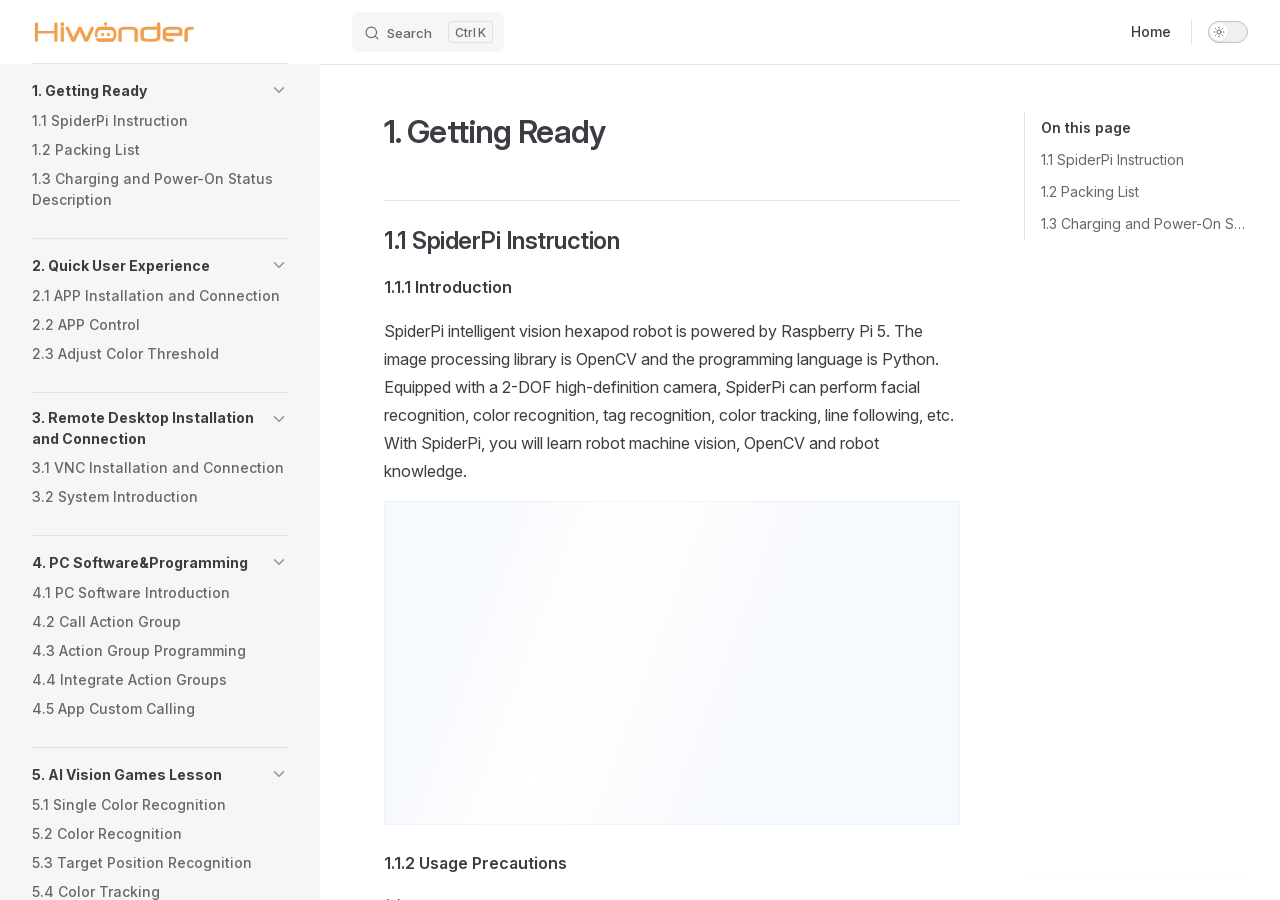
==== commit 23a15ebc: "内容修改" ====
--- a/projects/SpiderPi/en/latest/docs/index.html
+++ b/projects/SpiderPi/en/latest/docs/index.html
@@ -4,23 +4,23 @@
     <meta charset="utf-8">
     <meta name="viewport" content="width=device-width,initial-scale=1">
     <title>SpiderPi Documentation</title>
-    <meta name="description" content="SpiderPi robot documentation">
+    <meta name="description" content="SpiderPi documentation">
     <meta name="generator" content="VitePress v1.6.4">
-    <link rel="preload stylesheet" href="/projects/SpiderPi/en/latest/assets/style.BlnB4m8w.css" as="style">
+    <link rel="preload stylesheet" href="/projects/SpiderPi/en/latest/assets/style.BWxestLq.css" as="style">
     <link rel="preload stylesheet" href="/projects/SpiderPi/en/latest/vp-icons.css" as="style">
     
-    <script type="module" src="/projects/SpiderPi/en/latest/assets/app.BU686anA.js"></script>
+    <script type="module" src="/projects/SpiderPi/en/latest/assets/app.CeipovRR.js"></script>
     <link rel="preload" href="/projects/SpiderPi/en/latest/assets/inter-roman-latin.Di8DUHzh.woff2" as="font" type="font/woff2" crossorigin="">
-    <link rel="modulepreload" href="/projects/SpiderPi/en/latest/assets/chunks/theme.DTcCEMe6.js">
-    <link rel="modulepreload" href="/projects/SpiderPi/en/latest/assets/chunks/framework.oAp9W4YJ.js">
-    <link rel="modulepreload" href="/projects/SpiderPi/en/latest/assets/docs_index.md.8xN3B3MP.lean.js">
+    <link rel="modulepreload" href="/projects/SpiderPi/en/latest/assets/chunks/theme.CGZYWWqt.js">
+    <link rel="modulepreload" href="/projects/SpiderPi/en/latest/assets/chunks/framework.BPwPRxsx.js">
+    <link rel="modulepreload" href="/projects/SpiderPi/en/latest/assets/docs_index.md.CKhzWFxc.lean.js">
     <link rel="icon" href="/projects/SpiderPi/en/latest/favicon.ico">
     <script id="check-dark-mode">(()=>{const e=localStorage.getItem("vitepress-theme-appearance")||"auto",a=window.matchMedia("(prefers-color-scheme: dark)").matches;(!e||e==="auto"?a:e==="dark")&&document.documentElement.classList.add("dark")})();</script>
     <script id="check-mac-os">document.documentElement.classList.toggle("mac",/Mac|iPhone|iPod|iPad/i.test(navigator.platform));</script>
   </head>
   <body>
     <div id="app"><!--[--><div class="page-redirect" style="text-align:center;padding:100px 20px;"><p>Redirecting to content page...</p><p><a href="/projects/SpiderPi/en/latest/docs/1.getting_ready.html" target="_self">If you are not redirected automatically, click here</a></p></div><!--[--><!----><!--]--><!----><!--]--></div>
-    <script>window.__VP_HASH_MAP__=JSON.parse("{\"docs_1.getting_ready.md\":\"-Koj2D-e\",\"docs_10_network_configuration.md\":\"BVzglLEN\",\"docs_11.computer_control_robot.md\":\"7o0bq-h0\",\"docs_12.ai_transport.md\":\"C4I3wh1Y\",\"docs_2.quick_user_experience.md\":\"CxcIc-mN\",\"docs_6.remote.md\":\"ByHeRAGI\",\"docs_8.upper_computer.md\":\"BKbme0fS\",\"docs_9.ai_vision_project.md\":\"BjhokXBU\",\"docs_general_basic_courses.md\":\"Bf6qJwim\",\"docs_index.md\":\"8xN3B3MP\",\"docs_resources_download.md\":\"BLQSuuhv\",\"index.md\":\"CJsqcTzv\"}");window.__VP_SITE_DATA__=JSON.parse("{\"lang\":\"en-US\",\"dir\":\"ltr\",\"title\":\"SpiderPi Documentation\",\"description\":\"SpiderPi robot documentation\",\"base\":\"/projects/SpiderPi/en/latest/\",\"head\":[],\"router\":{\"prefetchLinks\":true},\"appearance\":true,\"themeConfig\":{\"siteTitle\":false,\"logo\":\"/e-logo.png\",\"outline\":[2,3],\"search\":{\"provider\":\"local\",\"options\":{\"translations\":{\"button\":{\"buttonText\":\"Search\",\"buttonAriaLabel\":\"Search\"},\"modal\":{\"searchBox\":{\"resetButtonTitle\":\"Clear search query\",\"resetButtonAriaLabel\":\"Clear search query\",\"cancelButtonText\":\"Cancel\",\"cancelButtonAriaLabel\":\"Cancel\"},\"startScreen\":{\"recentSearchTitle\":\"Recent Searches\",\"noRecentSearchText\":\"No recent searches\",\"suggestedQueryTitle\":\"Suggested Queries\"},\"noResultsScreen\":{\"noResultsText\":\"No results found for\",\"suggestedQueryText\":\"You can try searching for\",\"reportMissingResultsText\":\"Have any queries?\",\"reportMissingResultsLinkText\":\"Report here\"},\"footer\":{\"selectText\":\"to select\",\"navigateText\":\"to navigate\",\"closeText\":\"to close\"}}}}},\"nav\":[{\"text\":\"Home\",\"link\":\"https://www.hiwonder.net/\",\"target\":\"_self\"}],\"sidebar\":[{\"text\":\"1. Getting Ready\",\"link\":\"/docs/1.getting_ready.html\",\"collapsed\":false,\"items\":[{\"text\":\"1.1 SpiderPi Instruction\",\"link\":\"/docs/1.getting_ready.html#_1-1-spiderpi-instruction\"},{\"text\":\"1.2 Packing List\",\"link\":\"/docs/1.getting_ready.html#_1-2-packing-list\"},{\"text\":\"1.3 Charging and Power-On Status Description\",\"link\":\"/docs/1.getting_ready.html#_1-3-charging-and-power-on-status-description\"}]},{\"text\":\"2. Quick User Experience\",\"link\":\"/docs/2.quick_user_experience.html\",\"collapsed\":false,\"items\":[{\"text\":\"2.1 APP Installation and Connection\",\"link\":\"/docs/2.quick_user_experience.html#_2-1-app-installation-and-connection\"},{\"text\":\"2.2  APP Control\",\"link\":\"/docs/2.quick_user_experience.html#_2-2-app-control\"},{\"text\":\"2.3 Adjust Color Threshold\",\"link\":\"/docs/2.quick_user_experience.html#_2-3-adjust-color-threshold\"}]},{\"text\":\"3. Remote Desktop Installation and Connection\",\"link\":\"/docs/6.remote.html\",\"collapsed\":false,\"items\":[{\"text\":\"3.1 VNC Installation and Connection\",\"link\":\"/docs/6.remote.html#_3-1-vnc-installation-and-connection\"},{\"text\":\"3.2 System Introduction\",\"link\":\"/docs/6.remote.html#_3-2-system-introduction\"}]},{\"text\":\"4. PC Software&Programming\",\"link\":\"/docs/8.upper_computer.html\",\"collapsed\":false,\"items\":[{\"text\":\"4.1 PC Software Introduction\",\"link\":\"/docs/8.upper_computer.html#_4-1-pc-software-introduction\"},{\"text\":\"4.2 Call Action Group\",\"link\":\"/docs/8.upper_computer.html#_4-2-call-action-group\"},{\"text\":\"4.3 Action Group Programming\",\"link\":\"/docs/8.upper_computer.html#_4-3-action-group-programming\"},{\"text\":\"4.4 Integrate Action Groups\",\"link\":\"/docs/8.upper_computer.html#_4-4-integrate-action-groups\"},{\"text\":\"4.5 App Custom Calling\",\"link\":\"/docs/8.upper_computer.html#_4-5-app-custom-calling\"}]},{\"text\":\"5. AI Vision Games Lesson\",\"link\":\"/docs/9.ai_vision_project.html\",\"collapsed\":false,\"items\":[{\"text\":\"5.1 Single Color Recognition\",\"link\":\"/docs/9.ai_vision_project.html#_5-1-single-color-recognition\"},{\"text\":\"5.2 Color Recognition\",\"link\":\"/docs/9.ai_vision_project.html#_5-2-color-recognition\"},{\"text\":\"5.3 Target Position Recognition\",\"link\":\"/docs/9.ai_vision_project.html#_5-3-target-position-recognition\"},{\"text\":\"5.4 Color Tracking\",\"link\":\"/docs/9.ai_vision_project.html#_5-4-color-tracking\"},{\"text\":\"5.5 Line Following\",\"link\":\"/docs/9.ai_vision_project.html#_5-5-line-following\"},{\"text\":\"5.6 Tag Detection\",\"link\":\"/docs/9.ai_vision_project.html#_5-6-tag-detection\"},{\"text\":\"5.7 Tag Recognition\",\"link\":\"/docs/9.ai_vision_project.html#_5-7-tag-recognition\"},{\"text\":\"5.8 Face Recognition\",\"link\":\"/docs/9.ai_vision_project.html#_5-8-face-recognition\"},{\"text\":\"5.9 Facial Recognition\",\"link\":\"/docs/9.ai_vision_project.html#_5-9-facial-recognition\"},{\"text\":\"5.10 Auto Obstacle Avoidance\",\"link\":\"/docs/9.ai_vision_project.html#_5-10-auto-obstacle-avoidance\"}]},{\"text\":\"8. Raspberry Pi Series Robot Network Configuration Instruction\",\"link\":\"/docs/10_network_configuration.html\",\"collapsed\":false,\"items\":[{\"text\":\"8.1 Network Configuration Overview\",\"link\":\"/docs/10_network_configuration.html#_8-1-network-configuration-overview\"},{\"text\":\"8.2 AP Direct Connection Mode\",\"link\":\"/docs/10_network_configuration.html#_8-2-ap-direct-connection-mode\"},{\"text\":\"8.3 Connecting in LAN Mode (optional)\",\"link\":\"/docs/10_network_configuration.html#_8-3-connecting-in-lan-mode-optional\"}]},{\"text\":\"7. PC Software Control\",\"link\":\"/docs/11.computer_control_robot.html\",\"collapsed\":false,\"items\":[{\"text\":\"7.1 Control Software Opening and Connection\",\"link\":\"/docs/11.computer_control_robot.html#_7-1-control-software-opening-and-connection\"},{\"text\":\"7.2 PC Control Instruction\",\"link\":\"/docs/11.computer_control_robot.html#_7-2-pc-control-instruction\"}]},{\"text\":\"6. AI Transport Lesson\",\"link\":\"/docs/12.ai_transport.html\",\"collapsed\":false,\"items\":[{\"text\":\"6.1 Transport Bracket Assembly\",\"link\":\"/docs/12.ai_transport.html#_6-1-transport-bracket-assembly\"},{\"text\":\"6.2 AI Transport\",\"link\":\"/docs/12.ai_transport.html#_6-2-ai-transport\"},{\"text\":\"6.3 Intelligent Cleanup\",\"link\":\"/docs/12.ai_transport.html#_6-3-intelligent-cleanup\"},{\"text\":\"6.4 Tag Tracking\",\"link\":\"/docs/12.ai_transport.html#_6-4-tag-tracking\"}]},{\"text\":\"Basic Development Course\",\"link\":\"/docs/general_basic_courses.html\",\"collapsed\":false,\"items\":[]},{\"text\":\"Appendix\",\"link\":\"/docs/resources_download.html\",\"collapsed\":false,\"items\":[]}]},\"locales\":{},\"scrollOffset\":134,\"cleanUrls\":false}");</script>
+    <script>window.__VP_HASH_MAP__=JSON.parse("{\"docs_1.getting_ready.md\":\"Cui26wiJ\",\"docs_10_network_configuration.md\":\"Tbzl6LYs\",\"docs_11.computer_control_robot.md\":\"BjNlZshq\",\"docs_12.ai_transport.md\":\"DpLN_Gvf\",\"docs_2.quick_user_experience.md\":\"DwBO7my7\",\"docs_6.remote.md\":\"49EMDRES\",\"docs_8.upper_computer.md\":\"_wqMHtrv\",\"docs_9.ai_vision_project.md\":\"BAslrsXd\",\"docs_general_basic_courses.md\":\"4qUIkZay\",\"docs_index.md\":\"CKhzWFxc\",\"docs_resources_download.md\":\"Cy6BuIsi\",\"index.md\":\"XoSVBK4u\"}");window.__VP_SITE_DATA__=JSON.parse("{\"lang\":\"en-US\",\"dir\":\"ltr\",\"title\":\"SpiderPi Documentation\",\"description\":\"SpiderPi documentation\",\"base\":\"/projects/SpiderPi/en/latest/\",\"head\":[],\"router\":{\"prefetchLinks\":true},\"appearance\":true,\"themeConfig\":{\"siteTitle\":false,\"logo\":\"/e-logo.webp\",\"outline\":[2,3],\"search\":{\"provider\":\"local\",\"options\":{\"translations\":{\"button\":{\"buttonText\":\"Search\",\"buttonAriaLabel\":\"Search\"},\"modal\":{\"searchBox\":{\"resetButtonTitle\":\"Clear search query\",\"resetButtonAriaLabel\":\"Clear search query\",\"cancelButtonText\":\"Cancel\",\"cancelButtonAriaLabel\":\"Cancel\"},\"startScreen\":{\"recentSearchTitle\":\"Recent Searches\",\"noRecentSearchText\":\"No recent searches\",\"suggestedQueryTitle\":\"Suggested Queries\"},\"noResultsScreen\":{\"noResultsText\":\"No results found for\",\"suggestedQueryText\":\"You can try searching for\",\"reportMissingResultsText\":\"Have any queries?\",\"reportMissingResultsLinkText\":\"Report here\"},\"footer\":{\"selectText\":\"to select\",\"navigateText\":\"to navigate\",\"closeText\":\"to close\"}}}}},\"nav\":[{\"text\":\"Home\",\"link\":\"https://www.hiwonder.net/\",\"target\":\"_self\"}],\"sidebar\":[{\"text\":\"1. Getting Ready\",\"link\":\"/docs/1.getting_ready.html\",\"collapsed\":false,\"items\":[{\"text\":\"1.1 SpiderPi Instruction\",\"link\":\"/docs/1.getting_ready.html#_1-1-spiderpi-instruction\"},{\"text\":\"1.2 Packing List\",\"link\":\"/docs/1.getting_ready.html#_1-2-packing-list\"},{\"text\":\"1.3 Charging and Power-On Status Description\",\"link\":\"/docs/1.getting_ready.html#_1-3-charging-and-power-on-status-description\"}]},{\"text\":\"2. Quick User Experience\",\"link\":\"/docs/2.quick_user_experience.html\",\"collapsed\":false,\"items\":[{\"text\":\"2.1 APP Installation and Connection\",\"link\":\"/docs/2.quick_user_experience.html#_2-1-app-installation-and-connection\"},{\"text\":\"2.2  APP Control\",\"link\":\"/docs/2.quick_user_experience.html#_2-2-app-control\"},{\"text\":\"2.3 Adjust Color Threshold\",\"link\":\"/docs/2.quick_user_experience.html#_2-3-adjust-color-threshold\"}]},{\"text\":\"3. Remote Desktop Installation and Connection\",\"link\":\"/docs/6.remote.html\",\"collapsed\":false,\"items\":[{\"text\":\"3.1 VNC Installation and Connection\",\"link\":\"/docs/6.remote.html#_3-1-vnc-installation-and-connection\"},{\"text\":\"3.2 System Introduction\",\"link\":\"/docs/6.remote.html#_3-2-system-introduction\"}]},{\"text\":\"4. PC Software&Programming\",\"link\":\"/docs/8.upper_computer.html\",\"collapsed\":false,\"items\":[{\"text\":\"4.1 PC Software Introduction\",\"link\":\"/docs/8.upper_computer.html#_4-1-pc-software-introduction\"},{\"text\":\"4.2 Call Action Group\",\"link\":\"/docs/8.upper_computer.html#_4-2-call-action-group\"},{\"text\":\"4.3 Action Group Programming\",\"link\":\"/docs/8.upper_computer.html#_4-3-action-group-programming\"},{\"text\":\"4.4 Integrate Action Groups\",\"link\":\"/docs/8.upper_computer.html#_4-4-integrate-action-groups\"},{\"text\":\"4.5 App Custom Calling\",\"link\":\"/docs/8.upper_computer.html#_4-5-app-custom-calling\"}]},{\"text\":\"5. AI Vision Games Lesson\",\"link\":\"/docs/9.ai_vision_project.html\",\"collapsed\":false,\"items\":[{\"text\":\"5.1 Single Color Recognition\",\"link\":\"/docs/9.ai_vision_project.html#_5-1-single-color-recognition\"},{\"text\":\"5.2 Color Recognition\",\"link\":\"/docs/9.ai_vision_project.html#_5-2-color-recognition\"},{\"text\":\"5.3 Target Position Recognition\",\"link\":\"/docs/9.ai_vision_project.html#_5-3-target-position-recognition\"},{\"text\":\"5.4 Color Tracking\",\"link\":\"/docs/9.ai_vision_project.html#_5-4-color-tracking\"},{\"text\":\"5.5 Line Following\",\"link\":\"/docs/9.ai_vision_project.html#_5-5-line-following\"},{\"text\":\"5.6 Tag Detection\",\"link\":\"/docs/9.ai_vision_project.html#_5-6-tag-detection\"},{\"text\":\"5.7 Tag Recognition\",\"link\":\"/docs/9.ai_vision_project.html#_5-7-tag-recognition\"},{\"text\":\"5.8 Face Recognition\",\"link\":\"/docs/9.ai_vision_project.html#_5-8-face-recognition\"},{\"text\":\"5.9 Facial Recognition\",\"link\":\"/docs/9.ai_vision_project.html#_5-9-facial-recognition\"},{\"text\":\"5.10 Auto Obstacle Avoidance\",\"link\":\"/docs/9.ai_vision_project.html#_5-10-auto-obstacle-avoidance\"}]},{\"text\":\"8. Raspberry Pi Series Robot Network Configuration Instruction\",\"link\":\"/docs/10_network_configuration.html\",\"collapsed\":false,\"items\":[{\"text\":\"8.1 Network Configuration Overview\",\"link\":\"/docs/10_network_configuration.html#_8-1-network-configuration-overview\"},{\"text\":\"8.2 AP Direct Connection Mode\",\"link\":\"/docs/10_network_configuration.html#_8-2-ap-direct-connection-mode\"},{\"text\":\"8.3 Connecting in LAN Mode (optional)\",\"link\":\"/docs/10_network_configuration.html#_8-3-connecting-in-lan-mode-optional\"}]},{\"text\":\"7. PC Software Control\",\"link\":\"/docs/11.computer_control_robot.html\",\"collapsed\":false,\"items\":[{\"text\":\"7.1 Control Software Opening and Connection\",\"link\":\"/docs/11.computer_control_robot.html#_7-1-control-software-opening-and-connection\"},{\"text\":\"7.2 PC Control Instruction\",\"link\":\"/docs/11.computer_control_robot.html#_7-2-pc-control-instruction\"}]},{\"text\":\"6. AI Transport Lesson\",\"link\":\"/docs/12.ai_transport.html\",\"collapsed\":false,\"items\":[{\"text\":\"6.1 Transport Bracket Assembly\",\"link\":\"/docs/12.ai_transport.html#_6-1-transport-bracket-assembly\"},{\"text\":\"6.2 AI Transport\",\"link\":\"/docs/12.ai_transport.html#_6-2-ai-transport\"},{\"text\":\"6.3 Intelligent Cleanup\",\"link\":\"/docs/12.ai_transport.html#_6-3-intelligent-cleanup\"},{\"text\":\"6.4 Tag Tracking\",\"link\":\"/docs/12.ai_transport.html#_6-4-tag-tracking\"}]},{\"text\":\"Basic Development Course\",\"link\":\"/docs/general_basic_courses.html\",\"collapsed\":false,\"items\":[]},{\"text\":\"Appendix\",\"link\":\"/docs/resources_download.html\",\"collapsed\":false,\"items\":[]}]},\"locales\":{},\"scrollOffset\":134,\"cleanUrls\":false}");</script>
     
   </body>
 </html>
--- a/projects/SpiderPi/en/latest/assets/style.BWxestLq.css
+++ b/projects/SpiderPi/en/latest/assets/style.BWxestLq.css
@@ -0,0 +1 @@
+@font-face{font-family:Inter;font-style:normal;font-weight:100 900;font-display:swap;src:url(/projects/SpiderPi/en/latest/assets/inter-roman-cyrillic-ext.BBPuwvHQ.woff2) format("woff2");unicode-range:U+0460-052F,U+1C80-1C88,U+20B4,U+2DE0-2DFF,U+A640-A69F,U+FE2E-FE2F}@font-face{font-family:Inter;font-style:normal;font-weight:100 900;font-display:swap;src:url(/projects/SpiderPi/en/latest/assets/inter-roman-cyrillic.C5lxZ8CY.woff2) format("woff2");unicode-range:U+0301,U+0400-045F,U+0490-0491,U+04B0-04B1,U+2116}@font-face{font-family:Inter;font-style:normal;font-weight:100 900;font-display:swap;src:url(/projects/SpiderPi/en/latest/assets/inter-roman-greek-ext.CqjqNYQ-.woff2) format("woff2");unicode-range:U+1F00-1FFF}@font-face{font-family:Inter;font-style:normal;font-weight:100 900;font-display:swap;src:url(/projects/SpiderPi/en/latest/assets/inter-roman-greek.BBVDIX6e.woff2) format("woff2");unicode-range:U+0370-0377,U+037A-037F,U+0384-038A,U+038C,U+038E-03A1,U+03A3-03FF}@font-face{font-family:Inter;font-style:normal;font-weight:100 900;font-display:swap;src:url(/projects/SpiderPi/en/latest/assets/inter-roman-vietnamese.BjW4sHH5.woff2) format("woff2");unicode-range:U+0102-0103,U+0110-0111,U+0128-0129,U+0168-0169,U+01A0-01A1,U+01AF-01B0,U+0300-0301,U+0303-0304,U+0308-0309,U+0323,U+0329,U+1EA0-1EF9,U+20AB}@font-face{font-family:Inter;font-style:normal;font-weight:100 900;font-display:swap;src:url(/projects/SpiderPi/en/latest/assets/inter-roman-latin-ext.4ZJIpNVo.woff2) format("woff2");unicode-range:U+0100-02AF,U+0304,U+0308,U+0329,U+1E00-1E9F,U+1EF2-1EFF,U+2020,U+20A0-20AB,U+20AD-20C0,U+2113,U+2C60-2C7F,U+A720-A7FF}@font-face{font-family:Inter;font-style:normal;font-weight:100 900;font-display:swap;src:url(/projects/SpiderPi/en/latest/assets/inter-roman-latin.Di8DUHzh.woff2) format("woff2");unicode-range:U+0000-00FF,U+0131,U+0152-0153,U+02BB-02BC,U+02C6,U+02DA,U+02DC,U+0304,U+0308,U+0329,U+2000-206F,U+2074,U+20AC,U+2122,U+2191,U+2193,U+2212,U+2215,U+FEFF,U+FFFD}@font-face{font-family:Inter;font-style:italic;font-weight:100 900;font-display:swap;src:url(/projects/SpiderPi/en/latest/assets/inter-italic-cyrillic-ext.r48I6akx.woff2) format("woff2");unicode-range:U+0460-052F,U+1C80-1C88,U+20B4,U+2DE0-2DFF,U+A640-A69F,U+FE2E-FE2F}@font-face{font-family:Inter;font-style:italic;font-weight:100 900;font-display:swap;src:url(/projects/SpiderPi/en/latest/assets/inter-italic-cyrillic.By2_1cv3.woff2) format("woff2");unicode-range:U+0301,U+0400-045F,U+0490-0491,U+04B0-04B1,U+2116}@font-face{font-family:Inter;font-style:italic;font-weight:100 900;font-display:swap;src:url(/projects/SpiderPi/en/latest/assets/inter-italic-greek-ext.1u6EdAuj.woff2) format("woff2");unicode-range:U+1F00-1FFF}@font-face{font-family:Inter;font-style:italic;font-weight:100 900;font-display:swap;src:url(/projects/SpiderPi/en/latest/assets/inter-italic-greek.DJ8dCoTZ.woff2) format("woff2");unicode-range:U+0370-0377,U+037A-037F,U+0384-038A,U+038C,U+038E-03A1,U+03A3-03FF}@font-face{font-family:Inter;font-style:italic;font-weight:100 900;font-display:swap;src:url(/projects/SpiderPi/en/latest/assets/inter-italic-vietnamese.BSbpV94h.woff2) format("woff2");unicode-range:U+0102-0103,U+0110-0111,U+0128-0129,U+0168-0169,U+01A0-01A1,U+01AF-01B0,U+0300-0301,U+0303-0304,U+0308-0309,U+0323,U+0329,U+1EA0-1EF9,U+20AB}@font-face{font-family:Inter;font-style:italic;font-weight:100 900;font-display:swap;src:url(/projects/SpiderPi/en/latest/assets/inter-italic-latin-ext.CN1xVJS-.woff2) format("woff2");unicode-range:U+0100-02AF,U+0304,U+0308,U+0329,U+1E00-1E9F,U+1EF2-1EFF,U+2020,U+20A0-20AB,U+20AD-20C0,U+2113,U+2C60-2C7F,U+A720-A7FF}@font-face{font-family:Inter;font-style:italic;font-weight:100 900;font-display:swap;src:url(/projects/SpiderPi/en/latest/assets/inter-italic-latin.C2AdPX0b.woff2) format("woff2");unicode-range:U+0000-00FF,U+0131,U+0152-0153,U+02BB-02BC,U+02C6,U+02DA,U+02DC,U+0304,U+0308,U+0329,U+2000-206F,U+2074,U+20AC,U+2122,U+2191,U+2193,U+2212,U+2215,U+FEFF,U+FFFD}@font-face{font-family:Punctuation SC;font-weight:400;src:local("PingFang SC Regular"),local("Noto Sans CJK SC"),local("Microsoft YaHei");unicode-range:U+201C,U+201D,U+2018,U+2019,U+2E3A,U+2014,U+2013,U+2026,U+00B7,U+007E,U+002F}@font-face{font-family:Punctuation SC;font-weight:500;src:local("PingFang SC Medium"),local("Noto Sans CJK SC"),local("Microsoft YaHei");unicode-range:U+201C,U+201D,U+2018,U+2019,U+2E3A,U+2014,U+2013,U+2026,U+00B7,U+007E,U+002F}@font-face{font-family:Punctuation SC;font-weight:600;src:local("PingFang SC Semibold"),local("Noto Sans CJK SC Bold"),local("Microsoft YaHei Bold");unicode-range:U+201C,U+201D,U+2018,U+2019,U+2E3A,U+2014,U+2013,U+2026,U+00B7,U+007E,U+002F}@font-face{font-family:Punctuation SC;font-weight:700;src:local("PingFang SC Semibold"),local("Noto Sans CJK SC Bold"),local("Microsoft YaHei Bold");unicode-range:U+201C,U+201D,U+2018,U+2019,U+2E3A,U+2014,U+2013,U+2026,U+00B7,U+007E,U+002F}:root{--vp-c-white: #ffffff;--vp-c-black: #000000;--vp-c-neutral: var(--vp-c-black);--vp-c-neutral-inverse: var(--vp-c-white)}.dark{--vp-c-neutral: var(--vp-c-white);--vp-c-neutral-inverse: var(--vp-c-black)}:root{--vp-c-gray-1: #dddde3;--vp-c-gray-2: #e4e4e9;--vp-c-gray-3: #ebebef;--vp-c-gray-soft: rgba(142, 150, 170, .14);--vp-c-indigo-1: #3451b2;--vp-c-indigo-2: #3a5ccc;--vp-c-indigo-3: #5672cd;--vp-c-indigo-soft: rgba(100, 108, 255, .14);--vp-c-purple-1: #6f42c1;--vp-c-purple-2: #7e4cc9;--vp-c-purple-3: #8e5cd9;--vp-c-purple-soft: rgba(159, 122, 234, .14);--vp-c-green-1: #18794e;--vp-c-green-2: #299764;--vp-c-green-3: #30a46c;--vp-c-green-soft: rgba(16, 185, 129, .14);--vp-c-yellow-1: #915930;--vp-c-yellow-2: #946300;--vp-c-yellow-3: #9f6a00;--vp-c-yellow-soft: rgba(234, 179, 8, .14);--vp-c-red-1: #b8272c;--vp-c-red-2: #d5393e;--vp-c-red-3: #e0575b;--vp-c-red-soft: rgba(244, 63, 94, .14);--vp-c-sponsor: #db2777}.dark{--vp-c-gray-1: #515c67;--vp-c-gray-2: #414853;--vp-c-gray-3: #32363f;--vp-c-gray-soft: rgba(101, 117, 133, .16);--vp-c-indigo-1: #a8b1ff;--vp-c-indigo-2: #5c73e7;--vp-c-indigo-3: #3e63dd;--vp-c-indigo-soft: rgba(100, 108, 255, .16);--vp-c-purple-1: #c8abfa;--vp-c-purple-2: #a879e6;--vp-c-purple-3: #8e5cd9;--vp-c-purple-soft: rgba(159, 122, 234, .16);--vp-c-green-1: #3dd68c;--vp-c-green-2: #30a46c;--vp-c-green-3: #298459;--vp-c-green-soft: rgba(16, 185, 129, .16);--vp-c-yellow-1: #f9b44e;--vp-c-yellow-2: #da8b17;--vp-c-yellow-3: #a46a0a;--vp-c-yellow-soft: rgba(234, 179, 8, .16);--vp-c-red-1: #f66f81;--vp-c-red-2: #f14158;--vp-c-red-3: #b62a3c;--vp-c-red-soft: rgba(244, 63, 94, .16)}:root{--vp-c-bg: #ffffff;--vp-c-bg-alt: #f6f6f7;--vp-c-bg-elv: #ffffff;--vp-c-bg-soft: #f6f6f7}.dark{--vp-c-bg: #1b1b1f;--vp-c-bg-alt: #161618;--vp-c-bg-elv: #202127;--vp-c-bg-soft: #202127}:root{--vp-c-border: #c2c2c4;--vp-c-divider: #e2e2e3;--vp-c-gutter: #e2e2e3}.dark{--vp-c-border: #3c3f44;--vp-c-divider: #2e2e32;--vp-c-gutter: #000000}:root{--vp-c-text-1: #3c3c43;--vp-c-text-2: #67676c;--vp-c-text-3: #929295}.dark{--vp-c-text-1: #dfdfd6;--vp-c-text-2: #98989f;--vp-c-text-3: #6a6a71}:root{--vp-c-default-1: var(--vp-c-gray-1);--vp-c-default-2: var(--vp-c-gray-2);--vp-c-default-3: var(--vp-c-gray-3);--vp-c-default-soft: var(--vp-c-gray-soft);--vp-c-brand-1: var(--vp-c-indigo-1);--vp-c-brand-2: var(--vp-c-indigo-2);--vp-c-brand-3: var(--vp-c-indigo-3);--vp-c-brand-soft: var(--vp-c-indigo-soft);--vp-c-brand: var(--vp-c-brand-1);--vp-c-tip-1: var(--vp-c-brand-1);--vp-c-tip-2: var(--vp-c-brand-2);--vp-c-tip-3: var(--vp-c-brand-3);--vp-c-tip-soft: var(--vp-c-brand-soft);--vp-c-note-1: var(--vp-c-brand-1);--vp-c-note-2: var(--vp-c-brand-2);--vp-c-note-3: var(--vp-c-brand-3);--vp-c-note-soft: var(--vp-c-brand-soft);--vp-c-success-1: var(--vp-c-green-1);--vp-c-success-2: var(--vp-c-green-2);--vp-c-success-3: var(--vp-c-green-3);--vp-c-success-soft: var(--vp-c-green-soft);--vp-c-important-1: var(--vp-c-purple-1);--vp-c-important-2: var(--vp-c-purple-2);--vp-c-important-3: var(--vp-c-purple-3);--vp-c-important-soft: var(--vp-c-purple-soft);--vp-c-warning-1: var(--vp-c-yellow-1);--vp-c-warning-2: var(--vp-c-yellow-2);--vp-c-warning-3: var(--vp-c-yellow-3);--vp-c-warning-soft: var(--vp-c-yellow-soft);--vp-c-danger-1: var(--vp-c-red-1);--vp-c-danger-2: var(--vp-c-red-2);--vp-c-danger-3: var(--vp-c-red-3);--vp-c-danger-soft: var(--vp-c-red-soft);--vp-c-caution-1: var(--vp-c-red-1);--vp-c-caution-2: var(--vp-c-red-2);--vp-c-caution-3: var(--vp-c-red-3);--vp-c-caution-soft: var(--vp-c-red-soft)}:root{--vp-font-family-base: "Inter", ui-sans-serif, system-ui, sans-serif, "Apple Color Emoji", "Segoe UI Emoji", "Segoe UI Symbol", "Noto Color Emoji";--vp-font-family-mono: ui-monospace, "Menlo", "Monaco", "Consolas", "Liberation Mono", "Courier New", monospace;font-optical-sizing:auto}:root:where(:lang(zh)){--vp-font-family-base: "Punctuation SC", "Inter", ui-sans-serif, system-ui, sans-serif, "Apple Color Emoji", "Segoe UI Emoji", "Segoe UI Symbol", "Noto Color Emoji"}:root{--vp-shadow-1: 0 1px 2px rgba(0, 0, 0, .04), 0 1px 2px rgba(0, 0, 0, .06);--vp-shadow-2: 0 3px 12px rgba(0, 0, 0, .07), 0 1px 4px rgba(0, 0, 0, .07);--vp-shadow-3: 0 12px 32px rgba(0, 0, 0, .1), 0 2px 6px rgba(0, 0, 0, .08);--vp-shadow-4: 0 14px 44px rgba(0, 0, 0, .12), 0 3px 9px rgba(0, 0, 0, .12);--vp-shadow-5: 0 18px 56px rgba(0, 0, 0, .16), 0 4px 12px rgba(0, 0, 0, .16)}:root{--vp-z-index-footer: 10;--vp-z-index-local-nav: 20;--vp-z-index-nav: 30;--vp-z-index-layout-top: 40;--vp-z-index-backdrop: 50;--vp-z-index-sidebar: 60}@media (min-width: 960px){:root{--vp-z-index-sidebar: 25}}:root{--vp-layout-max-width: 1440px}:root{--vp-header-anchor-symbol: "#"}:root{--vp-code-line-height: 1.7;--vp-code-font-size: .875em;--vp-code-color: var(--vp-c-brand-1);--vp-code-link-color: var(--vp-c-brand-1);--vp-code-link-hover-color: var(--vp-c-brand-2);--vp-code-bg: var(--vp-c-default-soft);--vp-code-block-color: var(--vp-c-text-2);--vp-code-block-bg: var(--vp-c-bg-alt);--vp-code-block-divider-color: var(--vp-c-gutter);--vp-code-lang-color: var(--vp-c-text-3);--vp-code-line-highlight-color: var(--vp-c-default-soft);--vp-code-line-number-color: var(--vp-c-text-3);--vp-code-line-diff-add-color: var(--vp-c-success-soft);--vp-code-line-diff-add-symbol-color: var(--vp-c-success-1);--vp-code-line-diff-remove-color: var(--vp-c-danger-soft);--vp-code-line-diff-remove-symbol-color: var(--vp-c-danger-1);--vp-code-line-warning-color: var(--vp-c-warning-soft);--vp-code-line-error-color: var(--vp-c-danger-soft);--vp-code-copy-code-border-color: var(--vp-c-divider);--vp-code-copy-code-bg: var(--vp-c-bg-soft);--vp-code-copy-code-hover-border-color: var(--vp-c-divider);--vp-code-copy-code-hover-bg: var(--vp-c-bg);--vp-code-copy-code-active-text: var(--vp-c-text-2);--vp-code-copy-copied-text-content: "Copied";--vp-code-tab-divider: var(--vp-code-block-divider-color);--vp-code-tab-text-color: var(--vp-c-text-2);--vp-code-tab-bg: var(--vp-code-block-bg);--vp-code-tab-hover-text-color: var(--vp-c-text-1);--vp-code-tab-active-text-color: var(--vp-c-text-1);--vp-code-tab-active-bar-color: var(--vp-c-brand-1)}:lang(es),:lang(pt){--vp-code-copy-copied-text-content: "Copiado"}:lang(fa){--vp-code-copy-copied-text-content: "کپی شد"}:lang(ko){--vp-code-copy-copied-text-content: "복사됨"}:lang(ru){--vp-code-copy-copied-text-content: "Скопировано"}:lang(zh){--vp-code-copy-copied-text-content: "已复制"}:root{--vp-button-brand-border: transparent;--vp-button-brand-text: var(--vp-c-white);--vp-button-brand-bg: var(--vp-c-brand-3);--vp-button-brand-hover-border: transparent;--vp-button-brand-hover-text: var(--vp-c-white);--vp-button-brand-hover-bg: var(--vp-c-brand-2);--vp-button-brand-active-border: transparent;--vp-button-brand-active-text: var(--vp-c-white);--vp-button-brand-active-bg: var(--vp-c-brand-1);--vp-button-alt-border: transparent;--vp-button-alt-text: var(--vp-c-text-1);--vp-button-alt-bg: var(--vp-c-default-3);--vp-button-alt-hover-border: transparent;--vp-button-alt-hover-text: var(--vp-c-text-1);--vp-button-alt-hover-bg: var(--vp-c-default-2);--vp-button-alt-active-border: transparent;--vp-button-alt-active-text: var(--vp-c-text-1);--vp-button-alt-active-bg: var(--vp-c-default-1);--vp-button-sponsor-border: var(--vp-c-text-2);--vp-button-sponsor-text: var(--vp-c-text-2);--vp-button-sponsor-bg: transparent;--vp-button-sponsor-hover-border: var(--vp-c-sponsor);--vp-button-sponsor-hover-text: var(--vp-c-sponsor);--vp-button-sponsor-hover-bg: transparent;--vp-button-sponsor-active-border: var(--vp-c-sponsor);--vp-button-sponsor-active-text: var(--vp-c-sponsor);--vp-button-sponsor-active-bg: transparent}:root{--vp-custom-block-font-size: 14px;--vp-custom-block-code-font-size: 13px;--vp-custom-block-info-border: transparent;--vp-custom-block-info-text: var(--vp-c-text-1);--vp-custom-block-info-bg: var(--vp-c-default-soft);--vp-custom-block-info-code-bg: var(--vp-c-default-soft);--vp-custom-block-note-border: transparent;--vp-custom-block-note-text: var(--vp-c-text-1);--vp-custom-block-note-bg: var(--vp-c-default-soft);--vp-custom-block-note-code-bg: var(--vp-c-default-soft);--vp-custom-block-tip-border: transparent;--vp-custom-block-tip-text: var(--vp-c-text-1);--vp-custom-block-tip-bg: var(--vp-c-tip-soft);--vp-custom-block-tip-code-bg: var(--vp-c-tip-soft);--vp-custom-block-important-border: transparent;--vp-custom-block-important-text: var(--vp-c-text-1);--vp-custom-block-important-bg: var(--vp-c-important-soft);--vp-custom-block-important-code-bg: var(--vp-c-important-soft);--vp-custom-block-warning-border: transparent;--vp-custom-block-warning-text: var(--vp-c-text-1);--vp-custom-block-warning-bg: var(--vp-c-warning-soft);--vp-custom-block-warning-code-bg: var(--vp-c-warning-soft);--vp-custom-block-danger-border: transparent;--vp-custom-block-danger-text: var(--vp-c-text-1);--vp-custom-block-danger-bg: var(--vp-c-danger-soft);--vp-custom-block-danger-code-bg: var(--vp-c-danger-soft);--vp-custom-block-caution-border: transparent;--vp-custom-block-caution-text: var(--vp-c-text-1);--vp-custom-block-caution-bg: var(--vp-c-caution-soft);--vp-custom-block-caution-code-bg: var(--vp-c-caution-soft);--vp-custom-block-details-border: var(--vp-custom-block-info-border);--vp-custom-block-details-text: var(--vp-custom-block-info-text);--vp-custom-block-details-bg: var(--vp-custom-block-info-bg);--vp-custom-block-details-code-bg: var(--vp-custom-block-info-code-bg)}:root{--vp-input-border-color: var(--vp-c-border);--vp-input-bg-color: var(--vp-c-bg-alt);--vp-input-switch-bg-color: var(--vp-c-default-soft)}:root{--vp-nav-height: 64px;--vp-nav-bg-color: var(--vp-c-bg);--vp-nav-screen-bg-color: var(--vp-c-bg);--vp-nav-logo-height: 24px}.hide-nav{--vp-nav-height: 0px}.hide-nav .VPSidebar{--vp-nav-height: 22px}:root{--vp-local-nav-bg-color: var(--vp-c-bg)}:root{--vp-sidebar-width: 272px;--vp-sidebar-bg-color: var(--vp-c-bg-alt)}:root{--vp-backdrop-bg-color: rgba(0, 0, 0, .6)}:root{--vp-home-hero-name-color: var(--vp-c-brand-1);--vp-home-hero-name-background: transparent;--vp-home-hero-image-background-image: none;--vp-home-hero-image-filter: none}:root{--vp-badge-info-border: transparent;--vp-badge-info-text: var(--vp-c-text-2);--vp-badge-info-bg: var(--vp-c-default-soft);--vp-badge-tip-border: transparent;--vp-badge-tip-text: var(--vp-c-tip-1);--vp-badge-tip-bg: var(--vp-c-tip-soft);--vp-badge-warning-border: transparent;--vp-badge-warning-text: var(--vp-c-warning-1);--vp-badge-warning-bg: var(--vp-c-warning-soft);--vp-badge-danger-border: transparent;--vp-badge-danger-text: var(--vp-c-danger-1);--vp-badge-danger-bg: var(--vp-c-danger-soft)}:root{--vp-carbon-ads-text-color: var(--vp-c-text-1);--vp-carbon-ads-poweredby-color: var(--vp-c-text-2);--vp-carbon-ads-bg-color: var(--vp-c-bg-soft);--vp-carbon-ads-hover-text-color: var(--vp-c-brand-1);--vp-carbon-ads-hover-poweredby-color: var(--vp-c-text-1)}:root{--vp-local-search-bg: var(--vp-c-bg);--vp-local-search-result-bg: var(--vp-c-bg);--vp-local-search-result-border: var(--vp-c-divider);--vp-local-search-result-selected-bg: var(--vp-c-bg);--vp-local-search-result-selected-border: var(--vp-c-brand-1);--vp-local-search-highlight-bg: var(--vp-c-brand-1);--vp-local-search-highlight-text: var(--vp-c-neutral-inverse)}@media (prefers-reduced-motion: reduce){*,:before,:after{animation-delay:-1ms!important;animation-duration:1ms!important;animation-iteration-count:1!important;background-attachment:initial!important;scroll-behavior:auto!important;transition-duration:0s!important;transition-delay:0s!important}}*,:before,:after{box-sizing:border-box}html{line-height:1.4;font-size:16px;-webkit-text-size-adjust:100%}html.dark{color-scheme:dark}body{margin:0;width:100%;min-width:320px;min-height:100vh;line-height:24px;font-family:var(--vp-font-family-base);font-size:16px;font-weight:400;color:var(--vp-c-text-1);background-color:var(--vp-c-bg);font-synthesis:style;text-rendering:optimizeLegibility;-webkit-font-smoothing:antialiased;-moz-osx-font-smoothing:grayscale}main{display:block}h1,h2,h3,h4,h5,h6{margin:0;line-height:24px;font-size:16px;font-weight:400}p{margin:0}strong,b{font-weight:600}a,area,button,[role=button],input,label,select,summary,textarea{touch-action:manipulation}a{color:inherit;text-decoration:inherit}ol,ul{list-style:none;margin:0;padding:0}blockquote{margin:0}pre,code,kbd,samp{font-family:var(--vp-font-family-mono)}img,svg,video,canvas,audio,iframe,embed,object{display:block}figure{margin:0}img,video{max-width:100%;height:auto}button,input,optgroup,select,textarea{border:0;padding:0;line-height:inherit;color:inherit}button{padding:0;font-family:inherit;background-color:transparent;background-image:none}button:enabled,[role=button]:enabled{cursor:pointer}button:focus,button:focus-visible{outline:1px dotted;outline:4px auto -webkit-focus-ring-color}button:focus:not(:focus-visible){outline:none!important}input:focus,textarea:focus,select:focus{outline:none}table{border-collapse:collapse}input{background-color:transparent}input:-ms-input-placeholder,textarea:-ms-input-placeholder{color:var(--vp-c-text-3)}input::-ms-input-placeholder,textarea::-ms-input-placeholder{color:var(--vp-c-text-3)}input::placeholder,textarea::placeholder{color:var(--vp-c-text-3)}input::-webkit-outer-spin-button,input::-webkit-inner-spin-button{-webkit-appearance:none;margin:0}input[type=number]{-moz-appearance:textfield}textarea{resize:vertical}select{-webkit-appearance:none}fieldset{margin:0;padding:0}h1,h2,h3,h4,h5,h6,li,p{overflow-wrap:break-word}vite-error-overlay{z-index:9999}mjx-container{overflow-x:auto}mjx-container>svg{display:inline-block;margin:auto}[class^=vpi-],[class*=" vpi-"],.vp-icon{width:1em;height:1em}[class^=vpi-].bg,[class*=" vpi-"].bg,.vp-icon.bg{background-size:100% 100%;background-color:transparent}[class^=vpi-]:not(.bg),[class*=" vpi-"]:not(.bg),.vp-icon:not(.bg){-webkit-mask:var(--icon) no-repeat;mask:var(--icon) no-repeat;-webkit-mask-size:100% 100%;mask-size:100% 100%;background-color:currentColor;color:inherit}.vpi-align-left{--icon: url("data:image/svg+xml,%3Csvg xmlns='http://www.w3.org/2000/svg' fill='none' stroke='currentColor' stroke-linecap='round' stroke-linejoin='round' stroke-width='2' viewBox='0 0 24 24'%3E%3Cpath d='M21 6H3M15 12H3M17 18H3'/%3E%3C/svg%3E")}.vpi-arrow-right,.vpi-arrow-down,.vpi-arrow-left,.vpi-arrow-up{--icon: url("data:image/svg+xml,%3Csvg xmlns='http://www.w3.org/2000/svg' fill='none' stroke='currentColor' stroke-linecap='round' stroke-linejoin='round' stroke-width='2' viewBox='0 0 24 24'%3E%3Cpath d='M5 12h14M12 5l7 7-7 7'/%3E%3C/svg%3E")}.vpi-chevron-right,.vpi-chevron-down,.vpi-chevron-left,.vpi-chevron-up{--icon: url("data:image/svg+xml,%3Csvg xmlns='http://www.w3.org/2000/svg' fill='none' stroke='currentColor' stroke-linecap='round' stroke-linejoin='round' stroke-width='2' viewBox='0 0 24 24'%3E%3Cpath d='m9 18 6-6-6-6'/%3E%3C/svg%3E")}.vpi-chevron-down,.vpi-arrow-down{transform:rotate(90deg)}.vpi-chevron-left,.vpi-arrow-left{transform:rotate(180deg)}.vpi-chevron-up,.vpi-arrow-up{transform:rotate(-90deg)}.vpi-square-pen{--icon: url("data:image/svg+xml,%3Csvg xmlns='http://www.w3.org/2000/svg' fill='none' stroke='currentColor' stroke-linecap='round' stroke-linejoin='round' stroke-width='2' viewBox='0 0 24 24'%3E%3Cpath d='M12 3H5a2 2 0 0 0-2 2v14a2 2 0 0 0 2 2h14a2 2 0 0 0 2-2v-7'/%3E%3Cpath d='M18.375 2.625a2.121 2.121 0 1 1 3 3L12 15l-4 1 1-4Z'/%3E%3C/svg%3E")}.vpi-plus{--icon: url("data:image/svg+xml,%3Csvg xmlns='http://www.w3.org/2000/svg' fill='none' stroke='currentColor' stroke-linecap='round' stroke-linejoin='round' stroke-width='2' viewBox='0 0 24 24'%3E%3Cpath d='M5 12h14M12 5v14'/%3E%3C/svg%3E")}.vpi-sun{--icon: url("data:image/svg+xml,%3Csvg xmlns='http://www.w3.org/2000/svg' fill='none' stroke='currentColor' stroke-linecap='round' stroke-linejoin='round' stroke-width='2' viewBox='0 0 24 24'%3E%3Ccircle cx='12' cy='12' r='4'/%3E%3Cpath d='M12 2v2M12 20v2M4.93 4.93l1.41 1.41M17.66 17.66l1.41 1.41M2 12h2M20 12h2M6.34 17.66l-1.41 1.41M19.07 4.93l-1.41 1.41'/%3E%3C/svg%3E")}.vpi-moon{--icon: url("data:image/svg+xml,%3Csvg xmlns='http://www.w3.org/2000/svg' fill='none' stroke='currentColor' stroke-linecap='round' stroke-linejoin='round' stroke-width='2' viewBox='0 0 24 24'%3E%3Cpath d='M12 3a6 6 0 0 0 9 9 9 9 0 1 1-9-9Z'/%3E%3C/svg%3E")}.vpi-more-horizontal{--icon: url("data:image/svg+xml,%3Csvg xmlns='http://www.w3.org/2000/svg' fill='none' stroke='currentColor' stroke-linecap='round' stroke-linejoin='round' stroke-width='2' viewBox='0 0 24 24'%3E%3Ccircle cx='12' cy='12' r='1'/%3E%3Ccircle cx='19' cy='12' r='1'/%3E%3Ccircle cx='5' cy='12' r='1'/%3E%3C/svg%3E")}.vpi-languages{--icon: url("data:image/svg+xml,%3Csvg xmlns='http://www.w3.org/2000/svg' fill='none' stroke='currentColor' stroke-linecap='round' stroke-linejoin='round' stroke-width='2' viewBox='0 0 24 24'%3E%3Cpath d='m5 8 6 6M4 14l6-6 2-3M2 5h12M7 2h1M22 22l-5-10-5 10M14 18h6'/%3E%3C/svg%3E")}.vpi-heart{--icon: url("data:image/svg+xml,%3Csvg xmlns='http://www.w3.org/2000/svg' fill='none' stroke='currentColor' stroke-linecap='round' stroke-linejoin='round' stroke-width='2' viewBox='0 0 24 24'%3E%3Cpath d='M19 14c1.49-1.46 3-3.21 3-5.5A5.5 5.5 0 0 0 16.5 3c-1.76 0-3 .5-4.5 2-1.5-1.5-2.74-2-4.5-2A5.5 5.5 0 0 0 2 8.5c0 2.3 1.5 4.05 3 5.5l7 7Z'/%3E%3C/svg%3E")}.vpi-search{--icon: url("data:image/svg+xml,%3Csvg xmlns='http://www.w3.org/2000/svg' fill='none' stroke='currentColor' stroke-linecap='round' stroke-linejoin='round' stroke-width='2' viewBox='0 0 24 24'%3E%3Ccircle cx='11' cy='11' r='8'/%3E%3Cpath d='m21 21-4.3-4.3'/%3E%3C/svg%3E")}.vpi-layout-list{--icon: url("data:image/svg+xml,%3Csvg xmlns='http://www.w3.org/2000/svg' fill='none' stroke='currentColor' stroke-linecap='round' stroke-linejoin='round' stroke-width='2' viewBox='0 0 24 24'%3E%3Crect width='7' height='7' x='3' y='3' rx='1'/%3E%3Crect width='7' height='7' x='3' y='14' rx='1'/%3E%3Cpath d='M14 4h7M14 9h7M14 15h7M14 20h7'/%3E%3C/svg%3E")}.vpi-delete{--icon: url("data:image/svg+xml,%3Csvg xmlns='http://www.w3.org/2000/svg' fill='none' stroke='currentColor' stroke-linecap='round' stroke-linejoin='round' stroke-width='2' viewBox='0 0 24 24'%3E%3Cpath d='M20 5H9l-7 7 7 7h11a2 2 0 0 0 2-2V7a2 2 0 0 0-2-2ZM18 9l-6 6M12 9l6 6'/%3E%3C/svg%3E")}.vpi-corner-down-left{--icon: url("data:image/svg+xml,%3Csvg xmlns='http://www.w3.org/2000/svg' fill='none' stroke='currentColor' stroke-linecap='round' stroke-linejoin='round' stroke-width='2' viewBox='0 0 24 24'%3E%3Cpath d='m9 10-5 5 5 5'/%3E%3Cpath d='M20 4v7a4 4 0 0 1-4 4H4'/%3E%3C/svg%3E")}:root{--vp-icon-copy: url("data:image/svg+xml,%3Csvg xmlns='http://www.w3.org/2000/svg' fill='none' stroke='rgba(128,128,128,1)' stroke-linecap='round' stroke-linejoin='round' stroke-width='2' viewBox='0 0 24 24'%3E%3Crect width='8' height='4' x='8' y='2' rx='1' ry='1'/%3E%3Cpath d='M16 4h2a2 2 0 0 1 2 2v14a2 2 0 0 1-2 2H6a2 2 0 0 1-2-2V6a2 2 0 0 1 2-2h2'/%3E%3C/svg%3E");--vp-icon-copied: url("data:image/svg+xml,%3Csvg xmlns='http://www.w3.org/2000/svg' fill='none' stroke='rgba(128,128,128,1)' stroke-linecap='round' stroke-linejoin='round' stroke-width='2' viewBox='0 0 24 24'%3E%3Crect width='8' height='4' x='8' y='2' rx='1' ry='1'/%3E%3Cpath d='M16 4h2a2 2 0 0 1 2 2v14a2 2 0 0 1-2 2H6a2 2 0 0 1-2-2V6a2 2 0 0 1 2-2h2'/%3E%3Cpath d='m9 14 2 2 4-4'/%3E%3C/svg%3E")}.visually-hidden{position:absolute;width:1px;height:1px;white-space:nowrap;clip:rect(0 0 0 0);clip-path:inset(50%);overflow:hidden}.custom-block{border:1px solid transparent;border-radius:8px;padding:16px 16px 8px;line-height:24px;font-size:var(--vp-custom-block-font-size);color:var(--vp-c-text-2)}.custom-block.info{border-color:var(--vp-custom-block-info-border);color:var(--vp-custom-block-info-text);background-color:var(--vp-custom-block-info-bg)}.custom-block.info a,.custom-block.info code{color:var(--vp-c-brand-1)}.custom-block.info a:hover,.custom-block.info a:hover>code{color:var(--vp-c-brand-2)}.custom-block.info code{background-color:var(--vp-custom-block-info-code-bg)}.custom-block.note{border-color:var(--vp-custom-block-note-border);color:var(--vp-custom-block-note-text);background-color:var(--vp-custom-block-note-bg)}.custom-block.note a,.custom-block.note code{color:var(--vp-c-brand-1)}.custom-block.note a:hover,.custom-block.note a:hover>code{color:var(--vp-c-brand-2)}.custom-block.note code{background-color:var(--vp-custom-block-note-code-bg)}.custom-block.tip{border-color:var(--vp-custom-block-tip-border);color:var(--vp-custom-block-tip-text);background-color:var(--vp-custom-block-tip-bg)}.custom-block.tip a,.custom-block.tip code{color:var(--vp-c-tip-1)}.custom-block.tip a:hover,.custom-block.tip a:hover>code{color:var(--vp-c-tip-2)}.custom-block.tip code{background-color:var(--vp-custom-block-tip-code-bg)}.custom-block.important{border-color:var(--vp-custom-block-important-border);color:var(--vp-custom-block-important-text);background-color:var(--vp-custom-block-important-bg)}.custom-block.important a,.custom-block.important code{color:var(--vp-c-important-1)}.custom-block.important a:hover,.custom-block.important a:hover>code{color:var(--vp-c-important-2)}.custom-block.important code{background-color:var(--vp-custom-block-important-code-bg)}.custom-block.warning{border-color:var(--vp-custom-block-warning-border);color:var(--vp-custom-block-warning-text);background-color:var(--vp-custom-block-warning-bg)}.custom-block.warning a,.custom-block.warning code{color:var(--vp-c-warning-1)}.custom-block.warning a:hover,.custom-block.warning a:hover>code{color:var(--vp-c-warning-2)}.custom-block.warning code{background-color:var(--vp-custom-block-warning-code-bg)}.custom-block.danger{border-color:var(--vp-custom-block-danger-border);color:var(--vp-custom-block-danger-text);background-color:var(--vp-custom-block-danger-bg)}.custom-block.danger a,.custom-block.danger code{color:var(--vp-c-danger-1)}.custom-block.danger a:hover,.custom-block.danger a:hover>code{color:var(--vp-c-danger-2)}.custom-block.danger code{background-color:var(--vp-custom-block-danger-code-bg)}.custom-block.caution{border-color:var(--vp-custom-block-caution-border);color:var(--vp-custom-block-caution-text);background-color:var(--vp-custom-block-caution-bg)}.custom-block.caution a,.custom-block.caution code{color:var(--vp-c-caution-1)}.custom-block.caution a:hover,.custom-block.caution a:hover>code{color:var(--vp-c-caution-2)}.custom-block.caution code{background-color:var(--vp-custom-block-caution-code-bg)}.custom-block.details{border-color:var(--vp-custom-block-details-border);color:var(--vp-custom-block-details-text);background-color:var(--vp-custom-block-details-bg)}.custom-block.details a{color:var(--vp-c-brand-1)}.custom-block.details a:hover,.custom-block.details a:hover>code{color:var(--vp-c-brand-2)}.custom-block.details code{background-color:var(--vp-custom-block-details-code-bg)}.custom-block-title{font-weight:600}.custom-block p+p{margin:8px 0}.custom-block.details summary{margin:0 0 8px;font-weight:700;cursor:pointer;-webkit-user-select:none;user-select:none}.custom-block.details summary+p{margin:8px 0}.custom-block a{color:inherit;font-weight:600;text-decoration:underline;text-underline-offset:2px;transition:opacity .25s}.custom-block a:hover{opacity:.75}.custom-block code{font-size:var(--vp-custom-block-code-font-size)}.custom-block.custom-block th,.custom-block.custom-block blockquote>p{font-size:var(--vp-custom-block-font-size);color:inherit}.dark .vp-code span{color:var(--shiki-dark, inherit)}html:not(.dark) .vp-code span{color:var(--shiki-light, inherit)}.vp-code-group{margin-top:16px}.vp-code-group .tabs{position:relative;display:flex;margin-right:-24px;margin-left:-24px;padding:0 12px;background-color:var(--vp-code-tab-bg);overflow-x:auto;overflow-y:hidden;box-shadow:inset 0 -1px var(--vp-code-tab-divider)}@media (min-width: 640px){.vp-code-group .tabs{margin-right:0;margin-left:0;border-radius:8px 8px 0 0}}.vp-code-group .tabs input{position:fixed;opacity:0;pointer-events:none}.vp-code-group .tabs label{position:relative;display:inline-block;border-bottom:1px solid transparent;padding:0 12px;line-height:48px;font-size:14px;font-weight:500;color:var(--vp-code-tab-text-color);white-space:nowrap;cursor:pointer;transition:color .25s}.vp-code-group .tabs label:after{position:absolute;right:8px;bottom:-1px;left:8px;z-index:1;height:2px;border-radius:2px;content:"";background-color:transparent;transition:background-color .25s}.vp-code-group label:hover{color:var(--vp-code-tab-hover-text-color)}.vp-code-group input:checked+label{color:var(--vp-code-tab-active-text-color)}.vp-code-group input:checked+label:after{background-color:var(--vp-code-tab-active-bar-color)}.vp-code-group div[class*=language-],.vp-block{display:none;margin-top:0!important;border-top-left-radius:0!important;border-top-right-radius:0!important}.vp-code-group div[class*=language-].active,.vp-block.active{display:block}.vp-block{padding:20px 24px}.vp-doc h1,.vp-doc h2,.vp-doc h3,.vp-doc h4,.vp-doc h5,.vp-doc h6{position:relative;font-weight:600;outline:none}.vp-doc h1{letter-spacing:-.02em;line-height:40px;font-size:28px}.vp-doc h2{margin:48px 0 16px;border-top:1px solid var(--vp-c-divider);padding-top:24px;letter-spacing:-.02em;line-height:32px;font-size:24px}.vp-doc h3{margin:32px 0 0;letter-spacing:-.01em;line-height:28px;font-size:20px}.vp-doc h4{margin:24px 0 0;letter-spacing:-.01em;line-height:24px;font-size:18px}.vp-doc .header-anchor{position:absolute;top:0;left:0;margin-left:-.87em;font-weight:500;-webkit-user-select:none;user-select:none;opacity:0;text-decoration:none;transition:color .25s,opacity .25s}.vp-doc .header-anchor:before{content:var(--vp-header-anchor-symbol)}.vp-doc h1:hover .header-anchor,.vp-doc h1 .header-anchor:focus,.vp-doc h2:hover .header-anchor,.vp-doc h2 .header-anchor:focus,.vp-doc h3:hover .header-anchor,.vp-doc h3 .header-anchor:focus,.vp-doc h4:hover .header-anchor,.vp-doc h4 .header-anchor:focus,.vp-doc h5:hover .header-anchor,.vp-doc h5 .header-anchor:focus,.vp-doc h6:hover .header-anchor,.vp-doc h6 .header-anchor:focus{opacity:1}@media (min-width: 768px){.vp-doc h1{letter-spacing:-.02em;line-height:40px;font-size:32px}}.vp-doc h2 .header-anchor{top:24px}.vp-doc p,.vp-doc summary{margin:16px 0}.vp-doc p{line-height:28px}.vp-doc blockquote{margin:16px 0;border-left:2px solid var(--vp-c-divider);padding-left:16px;transition:border-color .5s;color:var(--vp-c-text-2)}.vp-doc blockquote>p{margin:0;font-size:16px;transition:color .5s}.vp-doc a{font-weight:500;color:var(--vp-c-brand-1);text-decoration:underline;text-underline-offset:2px;transition:color .25s,opacity .25s}.vp-doc a:hover{color:var(--vp-c-brand-2)}.vp-doc strong{font-weight:600}.vp-doc ul,.vp-doc ol{padding-left:1.25rem;margin:16px 0}.vp-doc ul{list-style:disc}.vp-doc ol{list-style:decimal}.vp-doc li+li{margin-top:8px}.vp-doc li>ol,.vp-doc li>ul{margin:8px 0 0}.vp-doc table{display:block;border-collapse:collapse;margin:20px 0;overflow-x:auto}.vp-doc tr{background-color:var(--vp-c-bg);border-top:1px solid var(--vp-c-divider);transition:background-color .5s}.vp-doc tr:nth-child(2n){background-color:var(--vp-c-bg-soft)}.vp-doc th,.vp-doc td{border:1px solid var(--vp-c-divider);padding:8px 16px}.vp-doc th{text-align:left;font-size:14px;font-weight:600;color:var(--vp-c-text-2);background-color:var(--vp-c-bg-soft)}.vp-doc td{font-size:14px}.vp-doc hr{margin:16px 0;border:none;border-top:1px solid var(--vp-c-divider)}.vp-doc .custom-block{margin:16px 0}.vp-doc .custom-block p{margin:8px 0;line-height:24px}.vp-doc .custom-block p:first-child{margin:0}.vp-doc .custom-block div[class*=language-]{margin:8px 0;border-radius:8px}.vp-doc .custom-block div[class*=language-] code{font-weight:400;background-color:transparent}.vp-doc .custom-block .vp-code-group .tabs{margin:0;border-radius:8px 8px 0 0}.vp-doc :not(pre,h1,h2,h3,h4,h5,h6)>code{font-size:var(--vp-code-font-size);color:var(--vp-code-color)}.vp-doc :not(pre)>code{border-radius:4px;padding:3px 6px;background-color:var(--vp-code-bg);transition:color .25s,background-color .5s}.vp-doc a>code{color:var(--vp-code-link-color)}.vp-doc a:hover>code{color:var(--vp-code-link-hover-color)}.vp-doc h1>code,.vp-doc h2>code,.vp-doc h3>code,.vp-doc h4>code{font-size:.9em}.vp-doc div[class*=language-],.vp-block{position:relative;margin:16px -24px;background-color:var(--vp-code-block-bg);overflow-x:auto;transition:background-color .5s}@media (min-width: 640px){.vp-doc div[class*=language-],.vp-block{border-radius:8px;margin:16px 0}}@media (max-width: 639px){.vp-doc li div[class*=language-]{border-radius:8px 0 0 8px}}.vp-doc div[class*=language-]+div[class*=language-],.vp-doc div[class$=-api]+div[class*=language-],.vp-doc div[class*=language-]+div[class$=-api]>div[class*=language-]{margin-top:-8px}.vp-doc [class*=language-] pre,.vp-doc [class*=language-] code{direction:ltr;text-align:left;white-space:pre;word-spacing:normal;word-break:normal;word-wrap:normal;-moz-tab-size:4;-o-tab-size:4;tab-size:4;-webkit-hyphens:none;-moz-hyphens:none;-ms-hyphens:none;hyphens:none}.vp-doc [class*=language-] pre{position:relative;z-index:1;margin:0;padding:20px 0;background:transparent;overflow-x:auto}.vp-doc [class*=language-] code{display:block;padding:0 24px;width:fit-content;min-width:100%;line-height:var(--vp-code-line-height);font-size:var(--vp-code-font-size);color:var(--vp-code-block-color);transition:color .5s}.vp-doc [class*=language-] code .highlighted{background-color:var(--vp-code-line-highlight-color);transition:background-color .5s;margin:0 -24px;padding:0 24px;width:calc(100% + 48px);display:inline-block}.vp-doc [class*=language-] code .highlighted.error{background-color:var(--vp-code-line-error-color)}.vp-doc [class*=language-] code .highlighted.warning{background-color:var(--vp-code-line-warning-color)}.vp-doc [class*=language-] code .diff{transition:background-color .5s;margin:0 -24px;padding:0 24px;width:calc(100% + 48px);display:inline-block}.vp-doc [class*=language-] code .diff:before{position:absolute;left:10px}.vp-doc [class*=language-] .has-focused-lines .line:not(.has-focus){filter:blur(.095rem);opacity:.4;transition:filter .35s,opacity .35s}.vp-doc [class*=language-] .has-focused-lines .line:not(.has-focus){opacity:.7;transition:filter .35s,opacity .35s}.vp-doc [class*=language-]:hover .has-focused-lines .line:not(.has-focus){filter:blur(0);opacity:1}.vp-doc [class*=language-] code .diff.remove{background-color:var(--vp-code-line-diff-remove-color);opacity:.7}.vp-doc [class*=language-] code .diff.remove:before{content:"-";color:var(--vp-code-line-diff-remove-symbol-color)}.vp-doc [class*=language-] code .diff.add{background-color:var(--vp-code-line-diff-add-color)}.vp-doc [class*=language-] code .diff.add:before{content:"+";color:var(--vp-code-line-diff-add-symbol-color)}.vp-doc div[class*=language-].line-numbers-mode{padding-left:32px}.vp-doc .line-numbers-wrapper{position:absolute;top:0;bottom:0;left:0;z-index:3;border-right:1px solid var(--vp-code-block-divider-color);padding-top:20px;width:32px;text-align:center;font-family:var(--vp-font-family-mono);line-height:var(--vp-code-line-height);font-size:var(--vp-code-font-size);color:var(--vp-code-line-number-color);transition:border-color .5s,color .5s}.vp-doc [class*=language-]>button.copy{direction:ltr;position:absolute;top:12px;right:12px;z-index:3;border:1px solid var(--vp-code-copy-code-border-color);border-radius:4px;width:40px;height:40px;background-color:var(--vp-code-copy-code-bg);opacity:0;cursor:pointer;background-image:var(--vp-icon-copy);background-position:50%;background-size:20px;background-repeat:no-repeat;transition:border-color .25s,background-color .25s,opacity .25s}.vp-doc [class*=language-]:hover>button.copy,.vp-doc [class*=language-]>button.copy:focus{opacity:1}.vp-doc [class*=language-]>button.copy:hover,.vp-doc [class*=language-]>button.copy.copied{border-color:var(--vp-code-copy-code-hover-border-color);background-color:var(--vp-code-copy-code-hover-bg)}.vp-doc [class*=language-]>button.copy.copied,.vp-doc [class*=language-]>button.copy:hover.copied{border-radius:0 4px 4px 0;background-color:var(--vp-code-copy-code-hover-bg);background-image:var(--vp-icon-copied)}.vp-doc [class*=language-]>button.copy.copied:before,.vp-doc [class*=language-]>button.copy:hover.copied:before{position:relative;top:-1px;transform:translate(calc(-100% - 1px));display:flex;justify-content:center;align-items:center;border:1px solid var(--vp-code-copy-code-hover-border-color);border-right:0;border-radius:4px 0 0 4px;padding:0 10px;width:fit-content;height:40px;text-align:center;font-size:12px;font-weight:500;color:var(--vp-code-copy-code-active-text);background-color:var(--vp-code-copy-code-hover-bg);white-space:nowrap;content:var(--vp-code-copy-copied-text-content)}.vp-doc [class*=language-]>span.lang{position:absolute;top:2px;right:8px;z-index:2;font-size:12px;font-weight:500;-webkit-user-select:none;user-select:none;color:var(--vp-code-lang-color);transition:color .4s,opacity .4s}.vp-doc [class*=language-]:hover>button.copy+span.lang,.vp-doc [class*=language-]>button.copy:focus+span.lang{opacity:0}.vp-doc .VPTeamMembers{margin-top:24px}.vp-doc .VPTeamMembers.small.count-1 .container{margin:0!important;max-width:calc((100% - 24px)/2)!important}.vp-doc .VPTeamMembers.small.count-2 .container,.vp-doc .VPTeamMembers.small.count-3 .container{max-width:100%!important}.vp-doc .VPTeamMembers.medium.count-1 .container{margin:0!important;max-width:calc((100% - 24px)/2)!important}:is(.vp-external-link-icon,.vp-doc a[href*="://"],.vp-doc a[target=_blank]):not(:is(.no-icon,svg a,:has(img,svg))):after{display:inline-block;margin-top:-1px;margin-left:4px;width:11px;height:11px;background:currentColor;color:var(--vp-c-text-3);flex-shrink:0;--icon: url("data:image/svg+xml, %3Csvg xmlns='http://www.w3.org/2000/svg' viewBox='0 0 24 24' %3E%3Cpath d='M0 0h24v24H0V0z' fill='none' /%3E%3Cpath d='M9 5v2h6.59L4 18.59 5.41 20 17 8.41V15h2V5H9z' /%3E%3C/svg%3E");-webkit-mask-image:var(--icon);mask-image:var(--icon)}.vp-external-link-icon:after{content:""}.external-link-icon-enabled :is(.vp-doc a[href*="://"],.vp-doc a[target=_blank]):not(:is(.no-icon,svg a,:has(img,svg))):after{content:"";color:currentColor}.vp-sponsor{border-radius:16px;overflow:hidden}.vp-sponsor.aside{border-radius:12px}.vp-sponsor-section+.vp-sponsor-section{margin-top:4px}.vp-sponsor-tier{margin:0 0 4px!important;text-align:center;letter-spacing:1px!important;line-height:24px;width:100%;font-weight:600;color:var(--vp-c-text-2);background-color:var(--vp-c-bg-soft)}.vp-sponsor.normal .vp-sponsor-tier{padding:13px 0 11px;font-size:14px}.vp-sponsor.aside .vp-sponsor-tier{padding:9px 0 7px;font-size:12px}.vp-sponsor-grid+.vp-sponsor-tier{margin-top:4px}.vp-sponsor-grid{display:flex;flex-wrap:wrap;gap:4px}.vp-sponsor-grid.xmini .vp-sponsor-grid-link{height:64px}.vp-sponsor-grid.xmini .vp-sponsor-grid-image{max-width:64px;max-height:22px}.vp-sponsor-grid.mini .vp-sponsor-grid-link{height:72px}.vp-sponsor-grid.mini .vp-sponsor-grid-image{max-width:96px;max-height:24px}.vp-sponsor-grid.small .vp-sponsor-grid-link{height:96px}.vp-sponsor-grid.small .vp-sponsor-grid-image{max-width:96px;max-height:24px}.vp-sponsor-grid.medium .vp-sponsor-grid-link{height:112px}.vp-sponsor-grid.medium .vp-sponsor-grid-image{max-width:120px;max-height:36px}.vp-sponsor-grid.big .vp-sponsor-grid-link{height:184px}.vp-sponsor-grid.big .vp-sponsor-grid-image{max-width:192px;max-height:56px}.vp-sponsor-grid[data-vp-grid="2"] .vp-sponsor-grid-item{width:calc((100% - 4px)/2)}.vp-sponsor-grid[data-vp-grid="3"] .vp-sponsor-grid-item{width:calc((100% - 4px * 2) / 3)}.vp-sponsor-grid[data-vp-grid="4"] .vp-sponsor-grid-item{width:calc((100% - 12px)/4)}.vp-sponsor-grid[data-vp-grid="5"] .vp-sponsor-grid-item{width:calc((100% - 16px)/5)}.vp-sponsor-grid[data-vp-grid="6"] .vp-sponsor-grid-item{width:calc((100% - 4px * 5) / 6)}.vp-sponsor-grid-item{flex-shrink:0;width:100%;background-color:var(--vp-c-bg-soft);transition:background-color .25s}.vp-sponsor-grid-item:hover{background-color:var(--vp-c-default-soft)}.vp-sponsor-grid-item:hover .vp-sponsor-grid-image{filter:grayscale(0) invert(0)}.vp-sponsor-grid-item.empty:hover{background-color:var(--vp-c-bg-soft)}.dark .vp-sponsor-grid-item:hover{background-color:var(--vp-c-white)}.dark .vp-sponsor-grid-item.empty:hover{background-color:var(--vp-c-bg-soft)}.vp-sponsor-grid-link{display:flex}.vp-sponsor-grid-box{display:flex;justify-content:center;align-items:center;width:100%}.vp-sponsor-grid-image{max-width:100%;filter:grayscale(1);transition:filter .25s}.dark .vp-sponsor-grid-image{filter:grayscale(1) invert(1)}.VPBadge{display:inline-block;margin-left:2px;border:1px solid transparent;border-radius:12px;padding:0 10px;line-height:22px;font-size:12px;font-weight:500;transform:translateY(-2px)}.VPBadge.small{padding:0 6px;line-height:18px;font-size:10px;transform:translateY(-8px)}.VPDocFooter .VPBadge{display:none}.vp-doc h1>.VPBadge{margin-top:4px;vertical-align:top}.vp-doc h2>.VPBadge{margin-top:3px;padding:0 8px;vertical-align:top}.vp-doc h3>.VPBadge{vertical-align:middle}.vp-doc h4>.VPBadge,.vp-doc h5>.VPBadge,.vp-doc h6>.VPBadge{vertical-align:middle;line-height:18px}.VPBadge.info{border-color:var(--vp-badge-info-border);color:var(--vp-badge-info-text);background-color:var(--vp-badge-info-bg)}.VPBadge.tip{border-color:var(--vp-badge-tip-border);color:var(--vp-badge-tip-text);background-color:var(--vp-badge-tip-bg)}.VPBadge.warning{border-color:var(--vp-badge-warning-border);color:var(--vp-badge-warning-text);background-color:var(--vp-badge-warning-bg)}.VPBadge.danger{border-color:var(--vp-badge-danger-border);color:var(--vp-badge-danger-text);background-color:var(--vp-badge-danger-bg)}.VPBackdrop[data-v-c79a1216]{position:fixed;top:0;right:0;bottom:0;left:0;z-index:var(--vp-z-index-backdrop);background:var(--vp-backdrop-bg-color);transition:opacity .5s}.VPBackdrop.fade-enter-from[data-v-c79a1216],.VPBackdrop.fade-leave-to[data-v-c79a1216]{opacity:0}.VPBackdrop.fade-leave-active[data-v-c79a1216]{transition-duration:.25s}@media (min-width: 1280px){.VPBackdrop[data-v-c79a1216]{display:none}}.NotFound[data-v-d6be1790]{padding:64px 24px 96px;text-align:center}@media (min-width: 768px){.NotFound[data-v-d6be1790]{padding:96px 32px 168px}}.code[data-v-d6be1790]{line-height:64px;font-size:64px;font-weight:600}.title[data-v-d6be1790]{padding-top:12px;letter-spacing:2px;line-height:20px;font-size:20px;font-weight:700}.divider[data-v-d6be1790]{margin:24px auto 18px;width:64px;height:1px;background-color:var(--vp-c-divider)}.quote[data-v-d6be1790]{margin:0 auto;max-width:256px;font-size:14px;font-weight:500;color:var(--vp-c-text-2)}.action[data-v-d6be1790]{padding-top:20px}.link[data-v-d6be1790]{display:inline-block;border:1px solid var(--vp-c-brand-1);border-radius:16px;padding:3px 16px;font-size:14px;font-weight:500;color:var(--vp-c-brand-1);transition:border-color .25s,color .25s}.link[data-v-d6be1790]:hover{border-color:var(--vp-c-brand-2);color:var(--vp-c-brand-2)}.root[data-v-b933a997]{position:relative;z-index:1}.nested[data-v-b933a997]{padding-right:16px;padding-left:16px}.outline-link[data-v-b933a997]{display:block;line-height:32px;font-size:14px;font-weight:400;color:var(--vp-c-text-2);white-space:nowrap;overflow:hidden;text-overflow:ellipsis;transition:color .5s}.outline-link[data-v-b933a997]:hover,.outline-link.active[data-v-b933a997]{color:var(--vp-c-text-1);transition:color .25s}.outline-link.nested[data-v-b933a997]{padding-left:13px}.VPDocAsideOutline[data-v-a5bbad30]{display:none}.VPDocAsideOutline.has-outline[data-v-a5bbad30]{display:block}.content[data-v-a5bbad30]{position:relative;border-left:1px solid var(--vp-c-divider);padding-left:16px;font-size:13px;font-weight:500}.outline-marker[data-v-a5bbad30]{position:absolute;top:32px;left:-1px;z-index:0;opacity:0;width:2px;border-radius:2px;height:18px;background-color:var(--vp-c-brand-1);transition:top .25s cubic-bezier(0,1,.5,1),background-color .5s,opacity .25s}.outline-title[data-v-a5bbad30]{line-height:32px;font-size:14px;font-weight:600}.VPDocAside[data-v-3f215769]{display:flex;flex-direction:column;flex-grow:1}.spacer[data-v-3f215769]{flex-grow:1}.VPDocAside[data-v-3f215769] .spacer+.VPDocAsideSponsors,.VPDocAside[data-v-3f215769] .spacer+.VPDocAsideCarbonAds{margin-top:24px}.VPDocAside[data-v-3f215769] .VPDocAsideSponsors+.VPDocAsideCarbonAds{margin-top:16px}.VPLastUpdated[data-v-e98dd255]{line-height:24px;font-size:14px;font-weight:500;color:var(--vp-c-text-2)}@media (min-width: 640px){.VPLastUpdated[data-v-e98dd255]{line-height:32px;font-size:14px;font-weight:500}}.VPDocFooter[data-v-e257564d]{margin-top:64px}.edit-info[data-v-e257564d]{padding-bottom:18px}@media (min-width: 640px){.edit-info[data-v-e257564d]{display:flex;justify-content:space-between;align-items:center;padding-bottom:14px}}.edit-link-button[data-v-e257564d]{display:flex;align-items:center;border:0;line-height:32px;font-size:14px;font-weight:500;color:var(--vp-c-brand-1);transition:color .25s}.edit-link-button[data-v-e257564d]:hover{color:var(--vp-c-brand-2)}.edit-link-icon[data-v-e257564d]{margin-right:8px}.prev-next[data-v-e257564d]{border-top:1px solid var(--vp-c-divider);padding-top:24px;display:grid;grid-row-gap:8px}@media (min-width: 640px){.prev-next[data-v-e257564d]{grid-template-columns:repeat(2,1fr);grid-column-gap:16px}}.pager-link[data-v-e257564d]{display:block;border:1px solid var(--vp-c-divider);border-radius:8px;padding:11px 16px 13px;width:100%;height:100%;transition:border-color .25s}.pager-link[data-v-e257564d]:hover{border-color:var(--vp-c-brand-1)}.pager-link.next[data-v-e257564d]{margin-left:auto;text-align:right}.desc[data-v-e257564d]{display:block;line-height:20px;font-size:12px;font-weight:500;color:var(--vp-c-text-2)}.title[data-v-e257564d]{display:block;line-height:20px;font-size:14px;font-weight:500;color:var(--vp-c-brand-1);transition:color .25s}.VPDoc[data-v-39a288b8]{padding:32px 24px 96px;width:100%}@media (min-width: 768px){.VPDoc[data-v-39a288b8]{padding:48px 32px 128px}}@media (min-width: 960px){.VPDoc[data-v-39a288b8]{padding:48px 32px 0}.VPDoc:not(.has-sidebar) .container[data-v-39a288b8]{display:flex;justify-content:center;max-width:992px}.VPDoc:not(.has-sidebar) .content[data-v-39a288b8]{max-width:752px}}@media (min-width: 1280px){.VPDoc .container[data-v-39a288b8]{display:flex;justify-content:center}.VPDoc .aside[data-v-39a288b8]{display:block}}@media (min-width: 1440px){.VPDoc:not(.has-sidebar) .content[data-v-39a288b8]{max-width:784px}.VPDoc:not(.has-sidebar) .container[data-v-39a288b8]{max-width:1104px}}.container[data-v-39a288b8]{margin:0 auto;width:100%}.aside[data-v-39a288b8]{position:relative;display:none;order:2;flex-grow:1;padding-left:32px;width:100%;max-width:256px}.left-aside[data-v-39a288b8]{order:1;padding-left:unset;padding-right:32px}.aside-container[data-v-39a288b8]{position:fixed;top:0;padding-top:calc(var(--vp-nav-height) + var(--vp-layout-top-height, 0px) + var(--vp-doc-top-height, 0px) + 48px);width:224px;height:100vh;overflow-x:hidden;overflow-y:auto;scrollbar-width:none}.aside-container[data-v-39a288b8]::-webkit-scrollbar{display:none}.aside-curtain[data-v-39a288b8]{position:fixed;bottom:0;z-index:10;width:224px;height:32px;background:linear-gradient(transparent,var(--vp-c-bg) 70%)}.aside-content[data-v-39a288b8]{display:flex;flex-direction:column;min-height:calc(100vh - (var(--vp-nav-height) + var(--vp-layout-top-height, 0px) + 48px));padding-bottom:32px}.content[data-v-39a288b8]{position:relative;margin:0 auto;width:100%}@media (min-width: 960px){.content[data-v-39a288b8]{padding:0 32px 128px}}@media (min-width: 1280px){.content[data-v-39a288b8]{order:1;margin:0;min-width:640px}}.content-container[data-v-39a288b8]{margin:0 auto}.VPDoc.has-aside .content-container[data-v-39a288b8]{max-width:688px}.VPButton[data-v-fa7799d5]{display:inline-block;border:1px solid transparent;text-align:center;font-weight:600;white-space:nowrap;transition:color .25s,border-color .25s,background-color .25s}.VPButton[data-v-fa7799d5]:active{transition:color .1s,border-color .1s,background-color .1s}.VPButton.medium[data-v-fa7799d5]{border-radius:20px;padding:0 20px;line-height:38px;font-size:14px}.VPButton.big[data-v-fa7799d5]{border-radius:24px;padding:0 24px;line-height:46px;font-size:16px}.VPButton.brand[data-v-fa7799d5]{border-color:var(--vp-button-brand-border);color:var(--vp-button-brand-text);background-color:var(--vp-button-brand-bg)}.VPButton.brand[data-v-fa7799d5]:hover{border-color:var(--vp-button-brand-hover-border);color:var(--vp-button-brand-hover-text);background-color:var(--vp-button-brand-hover-bg)}.VPButton.brand[data-v-fa7799d5]:active{border-color:var(--vp-button-brand-active-border);color:var(--vp-button-brand-active-text);background-color:var(--vp-button-brand-active-bg)}.VPButton.alt[data-v-fa7799d5]{border-color:var(--vp-button-alt-border);color:var(--vp-button-alt-text);background-color:var(--vp-button-alt-bg)}.VPButton.alt[data-v-fa7799d5]:hover{border-color:var(--vp-button-alt-hover-border);color:var(--vp-button-alt-hover-text);background-color:var(--vp-button-alt-hover-bg)}.VPButton.alt[data-v-fa7799d5]:active{border-color:var(--vp-button-alt-active-border);color:var(--vp-button-alt-active-text);background-color:var(--vp-button-alt-active-bg)}.VPButton.sponsor[data-v-fa7799d5]{border-color:var(--vp-button-sponsor-border);color:var(--vp-button-sponsor-text);background-color:var(--vp-button-sponsor-bg)}.VPButton.sponsor[data-v-fa7799d5]:hover{border-color:var(--vp-button-sponsor-hover-border);color:var(--vp-button-sponsor-hover-text);background-color:var(--vp-button-sponsor-hover-bg)}.VPButton.sponsor[data-v-fa7799d5]:active{border-color:var(--vp-button-sponsor-active-border);color:var(--vp-button-sponsor-active-text);background-color:var(--vp-button-sponsor-active-bg)}html:not(.dark) .VPImage.dark[data-v-8426fc1a]{display:none}.dark .VPImage.light[data-v-8426fc1a]{display:none}.VPHero[data-v-4f9c455b]{margin-top:calc((var(--vp-nav-height) + var(--vp-layout-top-height, 0px)) * -1);padding:calc(var(--vp-nav-height) + var(--vp-layout-top-height, 0px) + 48px) 24px 48px}@media (min-width: 640px){.VPHero[data-v-4f9c455b]{padding:calc(var(--vp-nav-height) + var(--vp-layout-top-height, 0px) + 80px) 48px 64px}}@media (min-width: 960px){.VPHero[data-v-4f9c455b]{padding:calc(var(--vp-nav-height) + var(--vp-layout-top-height, 0px) + 80px) 64px 64px}}.container[data-v-4f9c455b]{display:flex;flex-direction:column;margin:0 auto;max-width:1152px}@media (min-width: 960px){.container[data-v-4f9c455b]{flex-direction:row}}.main[data-v-4f9c455b]{position:relative;z-index:10;order:2;flex-grow:1;flex-shrink:0}.VPHero.has-image .container[data-v-4f9c455b]{text-align:center}@media (min-width: 960px){.VPHero.has-image .container[data-v-4f9c455b]{text-align:left}}@media (min-width: 960px){.main[data-v-4f9c455b]{order:1;width:calc((100% / 3) * 2)}.VPHero.has-image .main[data-v-4f9c455b]{max-width:592px}}.heading[data-v-4f9c455b]{display:flex;flex-direction:column}.name[data-v-4f9c455b],.text[data-v-4f9c455b]{width:fit-content;max-width:392px;letter-spacing:-.4px;line-height:40px;font-size:32px;font-weight:700;white-space:pre-wrap}.VPHero.has-image .name[data-v-4f9c455b],.VPHero.has-image .text[data-v-4f9c455b]{margin:0 auto}.name[data-v-4f9c455b]{color:var(--vp-home-hero-name-color)}.clip[data-v-4f9c455b]{background:var(--vp-home-hero-name-background);-webkit-background-clip:text;background-clip:text;-webkit-text-fill-color:var(--vp-home-hero-name-color)}@media (min-width: 640px){.name[data-v-4f9c455b],.text[data-v-4f9c455b]{max-width:576px;line-height:56px;font-size:48px}}@media (min-width: 960px){.name[data-v-4f9c455b],.text[data-v-4f9c455b]{line-height:64px;font-size:56px}.VPHero.has-image .name[data-v-4f9c455b],.VPHero.has-image .text[data-v-4f9c455b]{margin:0}}.tagline[data-v-4f9c455b]{padding-top:8px;max-width:392px;line-height:28px;font-size:18px;font-weight:500;white-space:pre-wrap;color:var(--vp-c-text-2)}.VPHero.has-image .tagline[data-v-4f9c455b]{margin:0 auto}@media (min-width: 640px){.tagline[data-v-4f9c455b]{padding-top:12px;max-width:576px;line-height:32px;font-size:20px}}@media (min-width: 960px){.tagline[data-v-4f9c455b]{line-height:36px;font-size:24px}.VPHero.has-image .tagline[data-v-4f9c455b]{margin:0}}.actions[data-v-4f9c455b]{display:flex;flex-wrap:wrap;margin:-6px;padding-top:24px}.VPHero.has-image .actions[data-v-4f9c455b]{justify-content:center}@media (min-width: 640px){.actions[data-v-4f9c455b]{padding-top:32px}}@media (min-width: 960px){.VPHero.has-image .actions[data-v-4f9c455b]{justify-content:flex-start}}.action[data-v-4f9c455b]{flex-shrink:0;padding:6px}.image[data-v-4f9c455b]{order:1;margin:-76px -24px -48px}@media (min-width: 640px){.image[data-v-4f9c455b]{margin:-108px -24px -48px}}@media (min-width: 960px){.image[data-v-4f9c455b]{flex-grow:1;order:2;margin:0;min-height:100%}}.image-container[data-v-4f9c455b]{position:relative;margin:0 auto;width:320px;height:320px}@media (min-width: 640px){.image-container[data-v-4f9c455b]{width:392px;height:392px}}@media (min-width: 960px){.image-container[data-v-4f9c455b]{display:flex;justify-content:center;align-items:center;width:100%;height:100%;transform:translate(-32px,-32px)}}.image-bg[data-v-4f9c455b]{position:absolute;top:50%;left:50%;border-radius:50%;width:192px;height:192px;background-image:var(--vp-home-hero-image-background-image);filter:var(--vp-home-hero-image-filter);transform:translate(-50%,-50%)}@media (min-width: 640px){.image-bg[data-v-4f9c455b]{width:256px;height:256px}}@media (min-width: 960px){.image-bg[data-v-4f9c455b]{width:320px;height:320px}}[data-v-4f9c455b] .image-src{position:absolute;top:50%;left:50%;max-width:192px;max-height:192px;transform:translate(-50%,-50%)}@media (min-width: 640px){[data-v-4f9c455b] .image-src{max-width:256px;max-height:256px}}@media (min-width: 960px){[data-v-4f9c455b] .image-src{max-width:320px;max-height:320px}}.VPFeature[data-v-a3976bdc]{display:block;border:1px solid var(--vp-c-bg-soft);border-radius:12px;height:100%;background-color:var(--vp-c-bg-soft);transition:border-color .25s,background-color .25s}.VPFeature.link[data-v-a3976bdc]:hover{border-color:var(--vp-c-brand-1)}.box[data-v-a3976bdc]{display:flex;flex-direction:column;padding:24px;height:100%}.box[data-v-a3976bdc]>.VPImage{margin-bottom:20px}.icon[data-v-a3976bdc]{display:flex;justify-content:center;align-items:center;margin-bottom:20px;border-radius:6px;background-color:var(--vp-c-default-soft);width:48px;height:48px;font-size:24px;transition:background-color .25s}.title[data-v-a3976bdc]{line-height:24px;font-size:16px;font-weight:600}.details[data-v-a3976bdc]{flex-grow:1;padding-top:8px;line-height:24px;font-size:14px;font-weight:500;color:var(--vp-c-text-2)}.link-text[data-v-a3976bdc]{padding-top:8px}.link-text-value[data-v-a3976bdc]{display:flex;align-items:center;font-size:14px;font-weight:500;color:var(--vp-c-brand-1)}.link-text-icon[data-v-a3976bdc]{margin-left:6px}.VPFeatures[data-v-a6181336]{position:relative;padding:0 24px}@media (min-width: 640px){.VPFeatures[data-v-a6181336]{padding:0 48px}}@media (min-width: 960px){.VPFeatures[data-v-a6181336]{padding:0 64px}}.container[data-v-a6181336]{margin:0 auto;max-width:1152px}.items[data-v-a6181336]{display:flex;flex-wrap:wrap;margin:-8px}.item[data-v-a6181336]{padding:8px;width:100%}@media (min-width: 640px){.item.grid-2[data-v-a6181336],.item.grid-4[data-v-a6181336],.item.grid-6[data-v-a6181336]{width:50%}}@media (min-width: 768px){.item.grid-2[data-v-a6181336],.item.grid-4[data-v-a6181336]{width:50%}.item.grid-3[data-v-a6181336],.item.grid-6[data-v-a6181336]{width:calc(100% / 3)}}@media (min-width: 960px){.item.grid-4[data-v-a6181336]{width:25%}}.container[data-v-8e2d4988]{margin:auto;width:100%;max-width:1280px;padding:0 24px}@media (min-width: 640px){.container[data-v-8e2d4988]{padding:0 48px}}@media (min-width: 960px){.container[data-v-8e2d4988]{width:100%;padding:0 64px}}.vp-doc[data-v-8e2d4988] .VPHomeSponsors,.vp-doc[data-v-8e2d4988] .VPTeamPage{margin-left:var(--vp-offset, calc(50% - 50vw) );margin-right:var(--vp-offset, calc(50% - 50vw) )}.vp-doc[data-v-8e2d4988] .VPHomeSponsors h2{border-top:none;letter-spacing:normal}.vp-doc[data-v-8e2d4988] .VPHomeSponsors a,.vp-doc[data-v-8e2d4988] .VPTeamPage a{text-decoration:none}.VPHome[data-v-8b561e3d]{margin-bottom:96px}@media (min-width: 768px){.VPHome[data-v-8b561e3d]{margin-bottom:128px}}.VPContent[data-v-1428d186]{flex-grow:1;flex-shrink:0;margin:var(--vp-layout-top-height, 0px) auto 0;width:100%}.VPContent.is-home[data-v-1428d186]{width:100%;max-width:100%}.VPContent.has-sidebar[data-v-1428d186]{margin:0}@media (min-width: 960px){.VPContent[data-v-1428d186]{padding-top:var(--vp-nav-height)}.VPContent.has-sidebar[data-v-1428d186]{margin:var(--vp-layout-top-height, 0px) 0 0;padding-left:var(--vp-sidebar-width)}}@media (min-width: 1440px){.VPContent.has-sidebar[data-v-1428d186]{padding-right:calc((100vw - var(--vp-layout-max-width)) / 2);padding-left:calc((100vw - var(--vp-layout-max-width)) / 2 + var(--vp-sidebar-width))}}.VPFooter[data-v-e315a0ad]{position:relative;z-index:var(--vp-z-index-footer);border-top:1px solid var(--vp-c-gutter);padding:32px 24px;background-color:var(--vp-c-bg)}.VPFooter.has-sidebar[data-v-e315a0ad]{display:none}.VPFooter[data-v-e315a0ad] a{text-decoration-line:underline;text-underline-offset:2px;transition:color .25s}.VPFooter[data-v-e315a0ad] a:hover{color:var(--vp-c-text-1)}@media (min-width: 768px){.VPFooter[data-v-e315a0ad]{padding:32px}}.container[data-v-e315a0ad]{margin:0 auto;max-width:var(--vp-layout-max-width);text-align:center}.message[data-v-e315a0ad],.copyright[data-v-e315a0ad]{line-height:24px;font-size:14px;font-weight:500;color:var(--vp-c-text-2)}.VPLocalNavOutlineDropdown[data-v-8a42e2b4]{padding:12px 20px 11px}@media (min-width: 960px){.VPLocalNavOutlineDropdown[data-v-8a42e2b4]{padding:12px 36px 11px}}.VPLocalNavOutlineDropdown button[data-v-8a42e2b4]{display:block;font-size:12px;font-weight:500;line-height:24px;color:var(--vp-c-text-2);transition:color .5s;position:relative}.VPLocalNavOutlineDropdown button[data-v-8a42e2b4]:hover{color:var(--vp-c-text-1);transition:color .25s}.VPLocalNavOutlineDropdown button.open[data-v-8a42e2b4]{color:var(--vp-c-text-1)}.icon[data-v-8a42e2b4]{display:inline-block;vertical-align:middle;margin-left:2px;font-size:14px;transform:rotate(0);transition:transform .25s}@media (min-width: 960px){.VPLocalNavOutlineDropdown button[data-v-8a42e2b4]{font-size:14px}.icon[data-v-8a42e2b4]{font-size:16px}}.open>.icon[data-v-8a42e2b4]{transform:rotate(90deg)}.items[data-v-8a42e2b4]{position:absolute;top:40px;right:16px;left:16px;display:grid;gap:1px;border:1px solid var(--vp-c-border);border-radius:8px;background-color:var(--vp-c-gutter);max-height:calc(var(--vp-vh, 100vh) - 86px);overflow:hidden auto;box-shadow:var(--vp-shadow-3)}@media (min-width: 960px){.items[data-v-8a42e2b4]{right:auto;left:calc(var(--vp-sidebar-width) + 32px);width:320px}}.header[data-v-8a42e2b4]{background-color:var(--vp-c-bg-soft)}.top-link[data-v-8a42e2b4]{display:block;padding:0 16px;line-height:48px;font-size:14px;font-weight:500;color:var(--vp-c-brand-1)}.outline[data-v-8a42e2b4]{padding:8px 0;background-color:var(--vp-c-bg-soft)}.flyout-enter-active[data-v-8a42e2b4]{transition:all .2s ease-out}.flyout-leave-active[data-v-8a42e2b4]{transition:all .15s ease-in}.flyout-enter-from[data-v-8a42e2b4],.flyout-leave-to[data-v-8a42e2b4]{opacity:0;transform:translateY(-16px)}.VPLocalNav[data-v-a6f0e41e]{position:sticky;top:0;left:0;z-index:var(--vp-z-index-local-nav);border-bottom:1px solid var(--vp-c-gutter);padding-top:var(--vp-layout-top-height, 0px);width:100%;background-color:var(--vp-local-nav-bg-color)}.VPLocalNav.fixed[data-v-a6f0e41e]{position:fixed}@media (min-width: 960px){.VPLocalNav[data-v-a6f0e41e]{top:var(--vp-nav-height)}.VPLocalNav.has-sidebar[data-v-a6f0e41e]{padding-left:var(--vp-sidebar-width)}.VPLocalNav.empty[data-v-a6f0e41e]{display:none}}@media (min-width: 1280px){.VPLocalNav[data-v-a6f0e41e]{display:none}}@media (min-width: 1440px){.VPLocalNav.has-sidebar[data-v-a6f0e41e]{padding-left:calc((100vw - var(--vp-layout-max-width)) / 2 + var(--vp-sidebar-width))}}.container[data-v-a6f0e41e]{display:flex;justify-content:space-between;align-items:center}.menu[data-v-a6f0e41e]{display:flex;align-items:center;padding:12px 24px 11px;line-height:24px;font-size:12px;font-weight:500;color:var(--vp-c-text-2);transition:color .5s}.menu[data-v-a6f0e41e]:hover{color:var(--vp-c-text-1);transition:color .25s}@media (min-width: 768px){.menu[data-v-a6f0e41e]{padding:0 32px}}@media (min-width: 960px){.menu[data-v-a6f0e41e]{display:none}}.menu-icon[data-v-a6f0e41e]{margin-right:8px;font-size:14px}.VPOutlineDropdown[data-v-a6f0e41e]{padding:12px 24px 11px}@media (min-width: 768px){.VPOutlineDropdown[data-v-a6f0e41e]{padding:12px 32px 11px}}.VPSwitch[data-v-1d5665e3]{position:relative;border-radius:11px;display:block;width:40px;height:22px;flex-shrink:0;border:1px solid var(--vp-input-border-color);background-color:var(--vp-input-switch-bg-color);transition:border-color .25s!important}.VPSwitch[data-v-1d5665e3]:hover{border-color:var(--vp-c-brand-1)}.check[data-v-1d5665e3]{position:absolute;top:1px;left:1px;width:18px;height:18px;border-radius:50%;background-color:var(--vp-c-neutral-inverse);box-shadow:var(--vp-shadow-1);transition:transform .25s!important}.icon[data-v-1d5665e3]{position:relative;display:block;width:18px;height:18px;border-radius:50%;overflow:hidden}.icon[data-v-1d5665e3] [class^=vpi-]{position:absolute;top:3px;left:3px;width:12px;height:12px;color:var(--vp-c-text-2)}.dark .icon[data-v-1d5665e3] [class^=vpi-]{color:var(--vp-c-text-1);transition:opacity .25s!important}.sun[data-v-5337faa4]{opacity:1}.moon[data-v-5337faa4],.dark .sun[data-v-5337faa4]{opacity:0}.dark .moon[data-v-5337faa4]{opacity:1}.dark .VPSwitchAppearance[data-v-5337faa4] .check{transform:translate(18px)}.VPNavBarAppearance[data-v-6c893767]{display:none}@media (min-width: 1280px){.VPNavBarAppearance[data-v-6c893767]{display:flex;align-items:center}}.VPMenuGroup+.VPMenuLink[data-v-35975db6]{margin:12px -12px 0;border-top:1px solid var(--vp-c-divider);padding:12px 12px 0}.link[data-v-35975db6]{display:block;border-radius:6px;padding:0 12px;line-height:32px;font-size:14px;font-weight:500;color:var(--vp-c-text-1);white-space:nowrap;transition:background-color .25s,color .25s}.link[data-v-35975db6]:hover{color:var(--vp-c-brand-1);background-color:var(--vp-c-default-soft)}.link.active[data-v-35975db6]{color:var(--vp-c-brand-1)}.VPMenuGroup[data-v-69e747b5]{margin:12px -12px 0;border-top:1px solid var(--vp-c-divider);padding:12px 12px 0}.VPMenuGroup[data-v-69e747b5]:first-child{margin-top:0;border-top:0;padding-top:0}.VPMenuGroup+.VPMenuGroup[data-v-69e747b5]{margin-top:12px;border-top:1px solid var(--vp-c-divider)}.title[data-v-69e747b5]{padding:0 12px;line-height:32px;font-size:14px;font-weight:600;color:var(--vp-c-text-2);white-space:nowrap;transition:color .25s}.VPMenu[data-v-b98bc113]{border-radius:12px;padding:12px;min-width:128px;border:1px solid var(--vp-c-divider);background-color:var(--vp-c-bg-elv);box-shadow:var(--vp-shadow-3);transition:background-color .5s;max-height:calc(100vh - var(--vp-nav-height));overflow-y:auto}.VPMenu[data-v-b98bc113] .group{margin:0 -12px;padding:0 12px 12px}.VPMenu[data-v-b98bc113] .group+.group{border-top:1px solid var(--vp-c-divider);padding:11px 12px 12px}.VPMenu[data-v-b98bc113] .group:last-child{padding-bottom:0}.VPMenu[data-v-b98bc113] .group+.item{border-top:1px solid var(--vp-c-divider);padding:11px 16px 0}.VPMenu[data-v-b98bc113] .item{padding:0 16px;white-space:nowrap}.VPMenu[data-v-b98bc113] .label{flex-grow:1;line-height:28px;font-size:12px;font-weight:500;color:var(--vp-c-text-2);transition:color .5s}.VPMenu[data-v-b98bc113] .action{padding-left:24px}.VPFlyout[data-v-cf11d7a2]{position:relative}.VPFlyout[data-v-cf11d7a2]:hover{color:var(--vp-c-brand-1);transition:color .25s}.VPFlyout:hover .text[data-v-cf11d7a2]{color:var(--vp-c-text-2)}.VPFlyout:hover .icon[data-v-cf11d7a2]{fill:var(--vp-c-text-2)}.VPFlyout.active .text[data-v-cf11d7a2]{color:var(--vp-c-brand-1)}.VPFlyout.active:hover .text[data-v-cf11d7a2]{color:var(--vp-c-brand-2)}.button[aria-expanded=false]+.menu[data-v-cf11d7a2]{opacity:0;visibility:hidden;transform:translateY(0)}.VPFlyout:hover .menu[data-v-cf11d7a2],.button[aria-expanded=true]+.menu[data-v-cf11d7a2]{opacity:1;visibility:visible;transform:translateY(0)}.button[data-v-cf11d7a2]{display:flex;align-items:center;padding:0 12px;height:var(--vp-nav-height);color:var(--vp-c-text-1);transition:color .5s}.text[data-v-cf11d7a2]{display:flex;align-items:center;line-height:var(--vp-nav-height);font-size:14px;font-weight:500;color:var(--vp-c-text-1);transition:color .25s}.option-icon[data-v-cf11d7a2]{margin-right:0;font-size:16px}.text-icon[data-v-cf11d7a2]{margin-left:4px;font-size:14px}.icon[data-v-cf11d7a2]{font-size:20px;transition:fill .25s}.menu[data-v-cf11d7a2]{position:absolute;top:calc(var(--vp-nav-height) / 2 + 20px);right:0;opacity:0;visibility:hidden;transition:opacity .25s,visibility .25s,transform .25s}.VPSocialLink[data-v-bd121fe5]{display:flex;justify-content:center;align-items:center;width:36px;height:36px;color:var(--vp-c-text-2);transition:color .5s}.VPSocialLink[data-v-bd121fe5]:hover{color:var(--vp-c-text-1);transition:color .25s}.VPSocialLink[data-v-bd121fe5]>svg,.VPSocialLink[data-v-bd121fe5]>[class^=vpi-social-]{width:20px;height:20px;fill:currentColor}.VPSocialLinks[data-v-7bc22406]{display:flex;justify-content:center}.VPNavBarExtra[data-v-bb2aa2f0]{display:none;margin-right:-12px}@media (min-width: 768px){.VPNavBarExtra[data-v-bb2aa2f0]{display:block}}@media (min-width: 1280px){.VPNavBarExtra[data-v-bb2aa2f0]{display:none}}.trans-title[data-v-bb2aa2f0]{padding:0 24px 0 12px;line-height:32px;font-size:14px;font-weight:700;color:var(--vp-c-text-1)}.item.appearance[data-v-bb2aa2f0],.item.social-links[data-v-bb2aa2f0]{display:flex;align-items:center;padding:0 12px}.item.appearance[data-v-bb2aa2f0]{min-width:176px}.appearance-action[data-v-bb2aa2f0]{margin-right:-2px}.social-links-list[data-v-bb2aa2f0]{margin:-4px -8px}.VPNavBarHamburger[data-v-e5dd9c1c]{display:flex;justify-content:center;align-items:center;width:48px;height:var(--vp-nav-height)}@media (min-width: 768px){.VPNavBarHamburger[data-v-e5dd9c1c]{display:none}}.container[data-v-e5dd9c1c]{position:relative;width:16px;height:14px;overflow:hidden}.VPNavBarHamburger:hover .top[data-v-e5dd9c1c]{top:0;left:0;transform:translate(4px)}.VPNavBarHamburger:hover .middle[data-v-e5dd9c1c]{top:6px;left:0;transform:translate(0)}.VPNavBarHamburger:hover .bottom[data-v-e5dd9c1c]{top:12px;left:0;transform:translate(8px)}.VPNavBarHamburger.active .top[data-v-e5dd9c1c]{top:6px;transform:translate(0) rotate(225deg)}.VPNavBarHamburger.active .middle[data-v-e5dd9c1c]{top:6px;transform:translate(16px)}.VPNavBarHamburger.active .bottom[data-v-e5dd9c1c]{top:6px;transform:translate(0) rotate(135deg)}.VPNavBarHamburger.active:hover .top[data-v-e5dd9c1c],.VPNavBarHamburger.active:hover .middle[data-v-e5dd9c1c],.VPNavBarHamburger.active:hover .bottom[data-v-e5dd9c1c]{background-color:var(--vp-c-text-2);transition:top .25s,background-color .25s,transform .25s}.top[data-v-e5dd9c1c],.middle[data-v-e5dd9c1c],.bottom[data-v-e5dd9c1c]{position:absolute;width:16px;height:2px;background-color:var(--vp-c-text-1);transition:top .25s,background-color .5s,transform .25s}.top[data-v-e5dd9c1c]{top:0;left:0;transform:translate(0)}.middle[data-v-e5dd9c1c]{top:6px;left:0;transform:translate(8px)}.bottom[data-v-e5dd9c1c]{top:12px;left:0;transform:translate(4px)}.VPNavBarMenuLink[data-v-e56f3d57]{display:flex;align-items:center;padding:0 12px;line-height:var(--vp-nav-height);font-size:14px;font-weight:500;color:var(--vp-c-text-1);transition:color .25s}.VPNavBarMenuLink.active[data-v-e56f3d57],.VPNavBarMenuLink[data-v-e56f3d57]:hover{color:var(--vp-c-brand-1)}.VPNavBarMenu[data-v-dc692963]{display:none}@media (min-width: 768px){.VPNavBarMenu[data-v-dc692963]{display:flex}}/*! @docsearch/css 3.8.2 | MIT License | © Algolia, Inc. and contributors | https://docsearch.algolia.com */:root{--docsearch-primary-color:#5468ff;--docsearch-text-color:#1c1e21;--docsearch-spacing:12px;--docsearch-icon-stroke-width:1.4;--docsearch-highlight-color:var(--docsearch-primary-color);--docsearch-muted-color:#969faf;--docsearch-container-background:rgba(101,108,133,.8);--docsearch-logo-color:#5468ff;--docsearch-modal-width:560px;--docsearch-modal-height:600px;--docsearch-modal-background:#f5f6f7;--docsearch-modal-shadow:inset 1px 1px 0 0 hsla(0,0%,100%,.5),0 3px 8px 0 #555a64;--docsearch-searchbox-height:56px;--docsearch-searchbox-background:#ebedf0;--docsearch-searchbox-focus-background:#fff;--docsearch-searchbox-shadow:inset 0 0 0 2px var(--docsearch-primary-color);--docsearch-hit-height:56px;--docsearch-hit-color:#444950;--docsearch-hit-active-color:#fff;--docsearch-hit-background:#fff;--docsearch-hit-shadow:0 1px 3px 0 #d4d9e1;--docsearch-key-gradient:linear-gradient(-225deg,#d5dbe4,#f8f8f8);--docsearch-key-shadow:inset 0 -2px 0 0 #cdcde6,inset 0 0 1px 1px #fff,0 1px 2px 1px rgba(30,35,90,.4);--docsearch-key-pressed-shadow:inset 0 -2px 0 0 #cdcde6,inset 0 0 1px 1px #fff,0 1px 1px 0 rgba(30,35,90,.4);--docsearch-footer-height:44px;--docsearch-footer-background:#fff;--docsearch-footer-shadow:0 -1px 0 0 #e0e3e8,0 -3px 6px 0 rgba(69,98,155,.12)}html[data-theme=dark]{--docsearch-text-color:#f5f6f7;--docsearch-container-background:rgba(9,10,17,.8);--docsearch-modal-background:#15172a;--docsearch-modal-shadow:inset 1px 1px 0 0 #2c2e40,0 3px 8px 0 #000309;--docsearch-searchbox-background:#090a11;--docsearch-searchbox-focus-background:#000;--docsearch-hit-color:#bec3c9;--docsearch-hit-shadow:none;--docsearch-hit-background:#090a11;--docsearch-key-gradient:linear-gradient(-26.5deg,#565872,#31355b);--docsearch-key-shadow:inset 0 -2px 0 0 #282d55,inset 0 0 1px 1px #51577d,0 2px 2px 0 rgba(3,4,9,.3);--docsearch-key-pressed-shadow:inset 0 -2px 0 0 #282d55,inset 0 0 1px 1px #51577d,0 1px 1px 0 #0304094d;--docsearch-footer-background:#1e2136;--docsearch-footer-shadow:inset 0 1px 0 0 rgba(73,76,106,.5),0 -4px 8px 0 rgba(0,0,0,.2);--docsearch-logo-color:#fff;--docsearch-muted-color:#7f8497}.DocSearch-Button{align-items:center;background:var(--docsearch-searchbox-background);border:0;border-radius:40px;color:var(--docsearch-muted-color);cursor:pointer;display:flex;font-weight:500;height:36px;justify-content:space-between;margin:0 0 0 16px;padding:0 8px;-webkit-user-select:none;user-select:none}.DocSearch-Button:active,.DocSearch-Button:focus,.DocSearch-Button:hover{background:var(--docsearch-searchbox-focus-background);box-shadow:var(--docsearch-searchbox-shadow);color:var(--docsearch-text-color);outline:none}.DocSearch-Button-Container{align-items:center;display:flex}.DocSearch-Search-Icon{stroke-width:1.6}.DocSearch-Button .DocSearch-Search-Icon{color:var(--docsearch-text-color)}.DocSearch-Button-Placeholder{font-size:1rem;padding:0 12px 0 6px}.DocSearch-Button-Keys{display:flex;min-width:calc(40px + .8em)}.DocSearch-Button-Key{align-items:center;background:var(--docsearch-key-gradient);border:0;border-radius:3px;box-shadow:var(--docsearch-key-shadow);color:var(--docsearch-muted-color);display:flex;height:18px;justify-content:center;margin-right:.4em;padding:0 0 2px;position:relative;top:-1px;width:20px}.DocSearch-Button-Key--pressed{box-shadow:var(--docsearch-key-pressed-shadow);transform:translate3d(0,1px,0)}@media (max-width:768px){.DocSearch-Button-Keys,.DocSearch-Button-Placeholder{display:none}}.DocSearch--active{overflow:hidden!important}.DocSearch-Container,.DocSearch-Container *{box-sizing:border-box}.DocSearch-Container{background-color:var(--docsearch-container-background);height:100vh;left:0;position:fixed;top:0;width:100vw;z-index:200}.DocSearch-Container a{text-decoration:none}.DocSearch-Link{-webkit-appearance:none;-moz-appearance:none;appearance:none;background:none;border:0;color:var(--docsearch-highlight-color);cursor:pointer;font:inherit;margin:0;padding:0}.DocSearch-Modal{background:var(--docsearch-modal-background);border-radius:6px;box-shadow:var(--docsearch-modal-shadow);flex-direction:column;margin:60px auto auto;max-width:var(--docsearch-modal-width);position:relative}.DocSearch-SearchBar{display:flex;padding:var(--docsearch-spacing) var(--docsearch-spacing) 0}.DocSearch-Form{align-items:center;background:var(--docsearch-searchbox-focus-background);border-radius:4px;box-shadow:var(--docsearch-searchbox-shadow);display:flex;height:var(--docsearch-searchbox-height);margin:0;padding:0 var(--docsearch-spacing);position:relative;width:100%}.DocSearch-Input{-webkit-appearance:none;-moz-appearance:none;appearance:none;background:transparent;border:0;color:var(--docsearch-text-color);flex:1;font:inherit;font-size:1.2em;height:100%;outline:none;padding:0 0 0 8px;width:80%}.DocSearch-Input::placeholder{color:var(--docsearch-muted-color);opacity:1}.DocSearch-Input::-webkit-search-cancel-button,.DocSearch-Input::-webkit-search-decoration,.DocSearch-Input::-webkit-search-results-button,.DocSearch-Input::-webkit-search-results-decoration{display:none}.DocSearch-LoadingIndicator,.DocSearch-MagnifierLabel,.DocSearch-Reset{margin:0;padding:0}.DocSearch-MagnifierLabel,.DocSearch-Reset{align-items:center;color:var(--docsearch-highlight-color);display:flex;justify-content:center}.DocSearch-Container--Stalled .DocSearch-MagnifierLabel,.DocSearch-LoadingIndicator{display:none}.DocSearch-Container--Stalled .DocSearch-LoadingIndicator{align-items:center;color:var(--docsearch-highlight-color);display:flex;justify-content:center}@media screen and (prefers-reduced-motion:reduce){.DocSearch-Reset{animation:none;-webkit-appearance:none;-moz-appearance:none;appearance:none;background:none;border:0;border-radius:50%;color:var(--docsearch-icon-color);cursor:pointer;right:0;stroke-width:var(--docsearch-icon-stroke-width)}}.DocSearch-Reset{animation:fade-in .1s ease-in forwards;-webkit-appearance:none;-moz-appearance:none;appearance:none;background:none;border:0;border-radius:50%;color:var(--docsearch-icon-color);cursor:pointer;padding:2px;right:0;stroke-width:var(--docsearch-icon-stroke-width)}.DocSearch-Reset[hidden]{display:none}.DocSearch-Reset:hover{color:var(--docsearch-highlight-color)}.DocSearch-LoadingIndicator svg,.DocSearch-MagnifierLabel svg{height:24px;width:24px}.DocSearch-Cancel{display:none}.DocSearch-Dropdown{max-height:calc(var(--docsearch-modal-height) - var(--docsearch-searchbox-height) - var(--docsearch-spacing) - var(--docsearch-footer-height));min-height:var(--docsearch-spacing);overflow-y:auto;overflow-y:overlay;padding:0 var(--docsearch-spacing);scrollbar-color:var(--docsearch-muted-color) var(--docsearch-modal-background);scrollbar-width:thin}.DocSearch-Dropdown::-webkit-scrollbar{width:12px}.DocSearch-Dropdown::-webkit-scrollbar-track{background:transparent}.DocSearch-Dropdown::-webkit-scrollbar-thumb{background-color:var(--docsearch-muted-color);border:3px solid var(--docsearch-modal-background);border-radius:20px}.DocSearch-Dropdown ul{list-style:none;margin:0;padding:0}.DocSearch-Label{font-size:.75em;line-height:1.6em}.DocSearch-Help,.DocSearch-Label{color:var(--docsearch-muted-color)}.DocSearch-Help{font-size:.9em;margin:0;-webkit-user-select:none;user-select:none}.DocSearch-Title{font-size:1.2em}.DocSearch-Logo a{display:flex}.DocSearch-Logo svg{color:var(--docsearch-logo-color);margin-left:8px}.DocSearch-Hits:last-of-type{margin-bottom:24px}.DocSearch-Hits mark{background:none;color:var(--docsearch-highlight-color)}.DocSearch-HitsFooter{color:var(--docsearch-muted-color);display:flex;font-size:.85em;justify-content:center;margin-bottom:var(--docsearch-spacing);padding:var(--docsearch-spacing)}.DocSearch-HitsFooter a{border-bottom:1px solid;color:inherit}.DocSearch-Hit{border-radius:4px;display:flex;padding-bottom:4px;position:relative}@media screen and (prefers-reduced-motion:reduce){.DocSearch-Hit--deleting{transition:none}}.DocSearch-Hit--deleting{opacity:0;transition:all .25s linear}@media screen and (prefers-reduced-motion:reduce){.DocSearch-Hit--favoriting{transition:none}}.DocSearch-Hit--favoriting{transform:scale(0);transform-origin:top center;transition:all .25s linear;transition-delay:.25s}.DocSearch-Hit a{background:var(--docsearch-hit-background);border-radius:4px;box-shadow:var(--docsearch-hit-shadow);display:block;padding-left:var(--docsearch-spacing);width:100%}.DocSearch-Hit-source{background:var(--docsearch-modal-background);color:var(--docsearch-highlight-color);font-size:.85em;font-weight:600;line-height:32px;margin:0 -4px;padding:8px 4px 0;position:sticky;top:0;z-index:10}.DocSearch-Hit-Tree{color:var(--docsearch-muted-color);height:var(--docsearch-hit-height);opacity:.5;stroke-width:var(--docsearch-icon-stroke-width);width:24px}.DocSearch-Hit[aria-selected=true] a{background-color:var(--docsearch-highlight-color)}.DocSearch-Hit[aria-selected=true] mark{text-decoration:underline}.DocSearch-Hit-Container{align-items:center;color:var(--docsearch-hit-color);display:flex;flex-direction:row;height:var(--docsearch-hit-height);padding:0 var(--docsearch-spacing) 0 0}.DocSearch-Hit-icon{height:20px;width:20px}.DocSearch-Hit-action,.DocSearch-Hit-icon{color:var(--docsearch-muted-color);stroke-width:var(--docsearch-icon-stroke-width)}.DocSearch-Hit-action{align-items:center;display:flex;height:22px;width:22px}.DocSearch-Hit-action svg{display:block;height:18px;width:18px}.DocSearch-Hit-action+.DocSearch-Hit-action{margin-left:6px}.DocSearch-Hit-action-button{-webkit-appearance:none;-moz-appearance:none;appearance:none;background:none;border:0;border-radius:50%;color:inherit;cursor:pointer;padding:2px}svg.DocSearch-Hit-Select-Icon{display:none}.DocSearch-Hit[aria-selected=true] .DocSearch-Hit-Select-Icon{display:block}.DocSearch-Hit-action-button:focus,.DocSearch-Hit-action-button:hover{background:#0003;transition:background-color .1s ease-in}@media screen and (prefers-reduced-motion:reduce){.DocSearch-Hit-action-button:focus,.DocSearch-Hit-action-button:hover{transition:none}}.DocSearch-Hit-action-button:focus path,.DocSearch-Hit-action-button:hover path{fill:#fff}.DocSearch-Hit-content-wrapper{display:flex;flex:1 1 auto;flex-direction:column;font-weight:500;justify-content:center;line-height:1.2em;margin:0 8px;overflow-x:hidden;position:relative;text-overflow:ellipsis;white-space:nowrap;width:80%}.DocSearch-Hit-title{font-size:.9em}.DocSearch-Hit-path{color:var(--docsearch-muted-color);font-size:.75em}.DocSearch-Hit[aria-selected=true] .DocSearch-Hit-Tree,.DocSearch-Hit[aria-selected=true] .DocSearch-Hit-action,.DocSearch-Hit[aria-selected=true] .DocSearch-Hit-icon,.DocSearch-Hit[aria-selected=true] .DocSearch-Hit-path,.DocSearch-Hit[aria-selected=true] .DocSearch-Hit-text,.DocSearch-Hit[aria-selected=true] .DocSearch-Hit-title,.DocSearch-Hit[aria-selected=true] mark{color:var(--docsearch-hit-active-color)!important}@media screen and (prefers-reduced-motion:reduce){.DocSearch-Hit-action-button:focus,.DocSearch-Hit-action-button:hover{background:#0003;transition:none}}.DocSearch-ErrorScreen,.DocSearch-NoResults,.DocSearch-StartScreen{font-size:.9em;margin:0 auto;padding:36px 0;text-align:center;width:80%}.DocSearch-Screen-Icon{color:var(--docsearch-muted-color);padding-bottom:12px}.DocSearch-NoResults-Prefill-List{display:inline-block;padding-bottom:24px;text-align:left}.DocSearch-NoResults-Prefill-List ul{display:inline-block;padding:8px 0 0}.DocSearch-NoResults-Prefill-List li{list-style-position:inside;list-style-type:"» "}.DocSearch-Prefill{-webkit-appearance:none;-moz-appearance:none;appearance:none;background:none;border:0;border-radius:1em;color:var(--docsearch-highlight-color);cursor:pointer;display:inline-block;font-size:1em;font-weight:700;padding:0}.DocSearch-Prefill:focus,.DocSearch-Prefill:hover{outline:none;text-decoration:underline}.DocSearch-Footer{align-items:center;background:var(--docsearch-footer-background);border-radius:0 0 8px 8px;box-shadow:var(--docsearch-footer-shadow);display:flex;flex-direction:row-reverse;flex-shrink:0;height:var(--docsearch-footer-height);justify-content:space-between;padding:0 var(--docsearch-spacing);position:relative;-webkit-user-select:none;user-select:none;width:100%;z-index:300}.DocSearch-Commands{color:var(--docsearch-muted-color);display:flex;list-style:none;margin:0;padding:0}.DocSearch-Commands li{align-items:center;display:flex}.DocSearch-Commands li:not(:last-of-type){margin-right:.8em}.DocSearch-Commands-Key{align-items:center;background:var(--docsearch-key-gradient);border:0;border-radius:2px;box-shadow:var(--docsearch-key-shadow);color:var(--docsearch-muted-color);display:flex;height:18px;justify-content:center;margin-right:.4em;padding:0 0 1px;width:20px}.DocSearch-VisuallyHiddenForAccessibility{clip:rect(0 0 0 0);clip-path:inset(50%);height:1px;overflow:hidden;position:absolute;white-space:nowrap;width:1px}@media (max-width:768px){:root{--docsearch-spacing:10px;--docsearch-footer-height:40px}.DocSearch-Dropdown{height:100%}.DocSearch-Container{height:100vh;height:-webkit-fill-available;height:calc(var(--docsearch-vh, 1vh)*100);position:absolute}.DocSearch-Footer{border-radius:0;bottom:0;position:absolute}.DocSearch-Hit-content-wrapper{display:flex;position:relative;width:80%}.DocSearch-Modal{border-radius:0;box-shadow:none;height:100vh;height:-webkit-fill-available;height:calc(var(--docsearch-vh, 1vh)*100);margin:0;max-width:100%;width:100%}.DocSearch-Dropdown{max-height:calc(var(--docsearch-vh, 1vh)*100 - var(--docsearch-searchbox-height) - var(--docsearch-spacing) - var(--docsearch-footer-height))}.DocSearch-Cancel{-webkit-appearance:none;-moz-appearance:none;appearance:none;background:none;border:0;color:var(--docsearch-highlight-color);cursor:pointer;display:inline-block;flex:none;font:inherit;font-size:1em;font-weight:500;margin-left:var(--docsearch-spacing);outline:none;overflow:hidden;padding:0;-webkit-user-select:none;user-select:none;white-space:nowrap}.DocSearch-Commands,.DocSearch-Hit-Tree{display:none}}@keyframes fade-in{0%{opacity:0}to{opacity:1}}[class*=DocSearch]{--docsearch-primary-color: var(--vp-c-brand-1);--docsearch-highlight-color: var(--docsearch-primary-color);--docsearch-text-color: var(--vp-c-text-1);--docsearch-muted-color: var(--vp-c-text-2);--docsearch-searchbox-shadow: none;--docsearch-searchbox-background: transparent;--docsearch-searchbox-focus-background: transparent;--docsearch-key-gradient: transparent;--docsearch-key-shadow: none;--docsearch-modal-background: var(--vp-c-bg-soft);--docsearch-footer-background: var(--vp-c-bg)}.dark [class*=DocSearch]{--docsearch-modal-shadow: none;--docsearch-footer-shadow: none;--docsearch-logo-color: var(--vp-c-text-2);--docsearch-hit-background: var(--vp-c-default-soft);--docsearch-hit-color: var(--vp-c-text-2);--docsearch-hit-shadow: none}.DocSearch-Button{display:flex;justify-content:center;align-items:center;margin:0;padding:0;width:48px;height:55px;background:transparent;transition:border-color .25s}.DocSearch-Button:hover{background:transparent}.DocSearch-Button:focus{outline:1px dotted;outline:5px auto -webkit-focus-ring-color}.DocSearch-Button-Key--pressed{transform:none;box-shadow:none}.DocSearch-Button:focus:not(:focus-visible){outline:none!important}@media (min-width: 768px){.DocSearch-Button{justify-content:flex-start;border:1px solid transparent;border-radius:8px;padding:0 10px 0 12px;width:100%;height:40px;background-color:var(--vp-c-bg-alt)}.DocSearch-Button:hover{border-color:var(--vp-c-brand-1);background:var(--vp-c-bg-alt)}}.DocSearch-Button .DocSearch-Button-Container{display:flex;align-items:center}.DocSearch-Button .DocSearch-Search-Icon{position:relative;width:16px;height:16px;color:var(--vp-c-text-1);fill:currentColor;transition:color .5s}.DocSearch-Button:hover .DocSearch-Search-Icon{color:var(--vp-c-text-1)}@media (min-width: 768px){.DocSearch-Button .DocSearch-Search-Icon{top:1px;margin-right:8px;width:14px;height:14px;color:var(--vp-c-text-2)}}.DocSearch-Button .DocSearch-Button-Placeholder{display:none;margin-top:2px;padding:0 16px 0 0;font-size:13px;font-weight:500;color:var(--vp-c-text-2);transition:color .5s}.DocSearch-Button:hover .DocSearch-Button-Placeholder{color:var(--vp-c-text-1)}@media (min-width: 768px){.DocSearch-Button .DocSearch-Button-Placeholder{display:inline-block}}.DocSearch-Button .DocSearch-Button-Keys{direction:ltr;display:none;min-width:auto}@media (min-width: 768px){.DocSearch-Button .DocSearch-Button-Keys{display:flex;align-items:center}}.DocSearch-Button .DocSearch-Button-Key{display:block;margin:2px 0 0;border:1px solid var(--vp-c-divider);border-right:none;border-radius:4px 0 0 4px;padding-left:6px;min-width:0;width:auto;height:22px;line-height:22px;font-family:var(--vp-font-family-base);font-size:12px;font-weight:500;transition:color .5s,border-color .5s}.DocSearch-Button .DocSearch-Button-Key+.DocSearch-Button-Key{border-right:1px solid var(--vp-c-divider);border-left:none;border-radius:0 4px 4px 0;padding-left:2px;padding-right:6px}.DocSearch-Button .DocSearch-Button-Key:first-child{font-size:0!important}.DocSearch-Button .DocSearch-Button-Key:first-child:after{content:"Ctrl";font-size:12px;letter-spacing:normal;color:var(--docsearch-muted-color)}.mac .DocSearch-Button .DocSearch-Button-Key:first-child:after{content:"⌘"}.DocSearch-Button .DocSearch-Button-Key:first-child>*{display:none}.DocSearch-Search-Icon{--icon: url("data:image/svg+xml,%3Csvg xmlns='http://www.w3.org/2000/svg' stroke-width='1.6' viewBox='0 0 20 20'%3E%3Cpath fill='none' stroke='currentColor' stroke-linecap='round' stroke-linejoin='round' d='m14.386 14.386 4.088 4.088-4.088-4.088A7.533 7.533 0 1 1 3.733 3.733a7.533 7.533 0 0 1 10.653 10.653z'/%3E%3C/svg%3E")}.VPNavBarSearch{display:flex;align-items:center}@media (min-width: 768px){.VPNavBarSearch{flex-grow:1;padding-left:24px}}@media (min-width: 960px){.VPNavBarSearch{padding-left:32px}}.dark .DocSearch-Footer{border-top:1px solid var(--vp-c-divider)}.DocSearch-Form{border:1px solid var(--vp-c-brand-1);background-color:var(--vp-c-white)}.dark .DocSearch-Form{background-color:var(--vp-c-default-soft)}.DocSearch-Screen-Icon>svg{margin:auto}.VPNavBarSocialLinks[data-v-0394ad82]{display:none}@media (min-width: 1280px){.VPNavBarSocialLinks[data-v-0394ad82]{display:flex;align-items:center}}.title[data-v-1168a8e4]{display:flex;align-items:center;border-bottom:1px solid transparent;width:100%;height:var(--vp-nav-height);font-size:16px;font-weight:600;color:var(--vp-c-text-1);transition:opacity .25s}@media (min-width: 960px){.title[data-v-1168a8e4]{flex-shrink:0}.VPNavBarTitle.has-sidebar .title[data-v-1168a8e4]{border-bottom-color:var(--vp-c-divider)}}[data-v-1168a8e4] .logo{margin-right:8px;height:var(--vp-nav-logo-height)}.VPNavBarTranslations[data-v-88af2de4]{display:none}@media (min-width: 1280px){.VPNavBarTranslations[data-v-88af2de4]{display:flex;align-items:center}}.title[data-v-88af2de4]{padding:0 24px 0 12px;line-height:32px;font-size:14px;font-weight:700;color:var(--vp-c-text-1)}.VPNavBar[data-v-6aa21345]{position:relative;height:var(--vp-nav-height);pointer-events:none;white-space:nowrap;transition:background-color .25s}.VPNavBar.screen-open[data-v-6aa21345]{transition:none;background-color:var(--vp-nav-bg-color);border-bottom:1px solid var(--vp-c-divider)}.VPNavBar[data-v-6aa21345]:not(.home){background-color:var(--vp-nav-bg-color)}@media (min-width: 960px){.VPNavBar[data-v-6aa21345]:not(.home){background-color:transparent}.VPNavBar[data-v-6aa21345]:not(.has-sidebar):not(.home.top){background-color:var(--vp-nav-bg-color)}}.wrapper[data-v-6aa21345]{padding:0 8px 0 24px}@media (min-width: 768px){.wrapper[data-v-6aa21345]{padding:0 32px}}@media (min-width: 960px){.VPNavBar.has-sidebar .wrapper[data-v-6aa21345]{padding:0}}.container[data-v-6aa21345]{display:flex;justify-content:space-between;margin:0 auto;max-width:calc(var(--vp-layout-max-width) - 64px);height:var(--vp-nav-height);pointer-events:none}.container>.title[data-v-6aa21345],.container>.content[data-v-6aa21345]{pointer-events:none}.container[data-v-6aa21345] *{pointer-events:auto}@media (min-width: 960px){.VPNavBar.has-sidebar .container[data-v-6aa21345]{max-width:100%}}.title[data-v-6aa21345]{flex-shrink:0;height:calc(var(--vp-nav-height) - 1px);transition:background-color .5s}@media (min-width: 960px){.VPNavBar.has-sidebar .title[data-v-6aa21345]{position:absolute;top:0;left:0;z-index:2;padding:0 32px;width:var(--vp-sidebar-width);height:var(--vp-nav-height);background-color:transparent}}@media (min-width: 1440px){.VPNavBar.has-sidebar .title[data-v-6aa21345]{padding-left:max(32px,calc((100% - (var(--vp-layout-max-width) - 64px)) / 2));width:calc((100% - (var(--vp-layout-max-width) - 64px)) / 2 + var(--vp-sidebar-width) - 32px)}}.content[data-v-6aa21345]{flex-grow:1}@media (min-width: 960px){.VPNavBar.has-sidebar .content[data-v-6aa21345]{position:relative;z-index:1;padding-right:32px;padding-left:var(--vp-sidebar-width)}}@media (min-width: 1440px){.VPNavBar.has-sidebar .content[data-v-6aa21345]{padding-right:calc((100vw - var(--vp-layout-max-width)) / 2 + 32px);padding-left:calc((100vw - var(--vp-layout-max-width)) / 2 + var(--vp-sidebar-width))}}.content-body[data-v-6aa21345]{display:flex;justify-content:flex-end;align-items:center;height:var(--vp-nav-height);transition:background-color .5s}@media (min-width: 960px){.VPNavBar:not(.home.top) .content-body[data-v-6aa21345]{position:relative;background-color:var(--vp-nav-bg-color)}.VPNavBar:not(.has-sidebar):not(.home.top) .content-body[data-v-6aa21345]{background-color:transparent}}@media (max-width: 767px){.content-body[data-v-6aa21345]{column-gap:.5rem}}.menu+.translations[data-v-6aa21345]:before,.menu+.appearance[data-v-6aa21345]:before,.menu+.social-links[data-v-6aa21345]:before,.translations+.appearance[data-v-6aa21345]:before,.appearance+.social-links[data-v-6aa21345]:before{margin-right:8px;margin-left:8px;width:1px;height:24px;background-color:var(--vp-c-divider);content:""}.menu+.appearance[data-v-6aa21345]:before,.translations+.appearance[data-v-6aa21345]:before{margin-right:16px}.appearance+.social-links[data-v-6aa21345]:before{margin-left:16px}.social-links[data-v-6aa21345]{margin-right:-8px}.divider[data-v-6aa21345]{width:100%;height:1px}@media (min-width: 960px){.VPNavBar.has-sidebar .divider[data-v-6aa21345]{padding-left:var(--vp-sidebar-width)}}@media (min-width: 1440px){.VPNavBar.has-sidebar .divider[data-v-6aa21345]{padding-left:calc((100vw - var(--vp-layout-max-width)) / 2 + var(--vp-sidebar-width))}}.divider-line[data-v-6aa21345]{width:100%;height:1px;transition:background-color .5s}.VPNavBar:not(.home) .divider-line[data-v-6aa21345]{background-color:var(--vp-c-gutter)}@media (min-width: 960px){.VPNavBar:not(.home.top) .divider-line[data-v-6aa21345]{background-color:var(--vp-c-gutter)}.VPNavBar:not(.has-sidebar):not(.home.top) .divider[data-v-6aa21345]{background-color:var(--vp-c-gutter)}}.VPNavScreenAppearance[data-v-b44890b2]{display:flex;justify-content:space-between;align-items:center;border-radius:8px;padding:12px 14px 12px 16px;background-color:var(--vp-c-bg-soft)}.text[data-v-b44890b2]{line-height:24px;font-size:12px;font-weight:500;color:var(--vp-c-text-2)}.VPNavScreenMenuLink[data-v-df37e6dd]{display:block;border-bottom:1px solid var(--vp-c-divider);padding:12px 0 11px;line-height:24px;font-size:14px;font-weight:500;color:var(--vp-c-text-1);transition:border-color .25s,color .25s}.VPNavScreenMenuLink[data-v-df37e6dd]:hover{color:var(--vp-c-brand-1)}.VPNavScreenMenuGroupLink[data-v-3e9c20e4]{display:block;margin-left:12px;line-height:32px;font-size:14px;font-weight:400;color:var(--vp-c-text-1);transition:color .25s}.VPNavScreenMenuGroupLink[data-v-3e9c20e4]:hover{color:var(--vp-c-brand-1)}.VPNavScreenMenuGroupSection[data-v-8133b170]{display:block}.title[data-v-8133b170]{line-height:32px;font-size:13px;font-weight:700;color:var(--vp-c-text-2);transition:color .25s}.VPNavScreenMenuGroup[data-v-b9ab8c58]{border-bottom:1px solid var(--vp-c-divider);height:48px;overflow:hidden;transition:border-color .5s}.VPNavScreenMenuGroup .items[data-v-b9ab8c58]{visibility:hidden}.VPNavScreenMenuGroup.open .items[data-v-b9ab8c58]{visibility:visible}.VPNavScreenMenuGroup.open[data-v-b9ab8c58]{padding-bottom:10px;height:auto}.VPNavScreenMenuGroup.open .button[data-v-b9ab8c58]{padding-bottom:6px;color:var(--vp-c-brand-1)}.VPNavScreenMenuGroup.open .button-icon[data-v-b9ab8c58]{transform:rotate(45deg)}.button[data-v-b9ab8c58]{display:flex;justify-content:space-between;align-items:center;padding:12px 4px 11px 0;width:100%;line-height:24px;font-size:14px;font-weight:500;color:var(--vp-c-text-1);transition:color .25s}.button[data-v-b9ab8c58]:hover{color:var(--vp-c-brand-1)}.button-icon[data-v-b9ab8c58]{transition:transform .25s}.group[data-v-b9ab8c58]:first-child{padding-top:0}.group+.group[data-v-b9ab8c58],.group+.item[data-v-b9ab8c58]{padding-top:4px}.VPNavScreenTranslations[data-v-858fe1a4]{height:24px;overflow:hidden}.VPNavScreenTranslations.open[data-v-858fe1a4]{height:auto}.title[data-v-858fe1a4]{display:flex;align-items:center;font-size:14px;font-weight:500;color:var(--vp-c-text-1)}.icon[data-v-858fe1a4]{font-size:16px}.icon.lang[data-v-858fe1a4]{margin-right:8px}.icon.chevron[data-v-858fe1a4]{margin-left:4px}.list[data-v-858fe1a4]{padding:4px 0 0 24px}.link[data-v-858fe1a4]{line-height:32px;font-size:13px;color:var(--vp-c-text-1)}.VPNavScreen[data-v-f2779853]{position:fixed;top:calc(var(--vp-nav-height) + var(--vp-layout-top-height, 0px));right:0;bottom:0;left:0;padding:0 32px;width:100%;background-color:var(--vp-nav-screen-bg-color);overflow-y:auto;transition:background-color .25s;pointer-events:auto}.VPNavScreen.fade-enter-active[data-v-f2779853],.VPNavScreen.fade-leave-active[data-v-f2779853]{transition:opacity .25s}.VPNavScreen.fade-enter-active .container[data-v-f2779853],.VPNavScreen.fade-leave-active .container[data-v-f2779853]{transition:transform .25s ease}.VPNavScreen.fade-enter-from[data-v-f2779853],.VPNavScreen.fade-leave-to[data-v-f2779853]{opacity:0}.VPNavScreen.fade-enter-from .container[data-v-f2779853],.VPNavScreen.fade-leave-to .container[data-v-f2779853]{transform:translateY(-8px)}@media (min-width: 768px){.VPNavScreen[data-v-f2779853]{display:none}}.container[data-v-f2779853]{margin:0 auto;padding:24px 0 96px;max-width:288px}.menu+.translations[data-v-f2779853],.menu+.appearance[data-v-f2779853],.translations+.appearance[data-v-f2779853]{margin-top:24px}.menu+.social-links[data-v-f2779853]{margin-top:16px}.appearance+.social-links[data-v-f2779853]{margin-top:16px}.VPNav[data-v-ae24b3ad]{position:relative;top:var(--vp-layout-top-height, 0px);left:0;z-index:var(--vp-z-index-nav);width:100%;pointer-events:none;transition:background-color .5s}@media (min-width: 960px){.VPNav[data-v-ae24b3ad]{position:fixed}}.VPSidebarItem.level-0[data-v-b3fd67f8]{padding-bottom:24px}.VPSidebarItem.collapsed.level-0[data-v-b3fd67f8]{padding-bottom:10px}.item[data-v-b3fd67f8]{position:relative;display:flex;width:100%}.VPSidebarItem.collapsible>.item[data-v-b3fd67f8]{cursor:pointer}.indicator[data-v-b3fd67f8]{position:absolute;top:6px;bottom:6px;left:-17px;width:2px;border-radius:2px;transition:background-color .25s}.VPSidebarItem.level-2.is-active>.item>.indicator[data-v-b3fd67f8],.VPSidebarItem.level-3.is-active>.item>.indicator[data-v-b3fd67f8],.VPSidebarItem.level-4.is-active>.item>.indicator[data-v-b3fd67f8],.VPSidebarItem.level-5.is-active>.item>.indicator[data-v-b3fd67f8]{background-color:var(--vp-c-brand-1)}.link[data-v-b3fd67f8]{display:flex;align-items:center;flex-grow:1}.text[data-v-b3fd67f8]{flex-grow:1;padding:4px 0;line-height:24px;font-size:14px;transition:color .25s}.VPSidebarItem.level-0 .text[data-v-b3fd67f8]{font-weight:700;color:var(--vp-c-text-1)}.VPSidebarItem.level-1 .text[data-v-b3fd67f8],.VPSidebarItem.level-2 .text[data-v-b3fd67f8],.VPSidebarItem.level-3 .text[data-v-b3fd67f8],.VPSidebarItem.level-4 .text[data-v-b3fd67f8],.VPSidebarItem.level-5 .text[data-v-b3fd67f8]{font-weight:500;color:var(--vp-c-text-2)}.VPSidebarItem.level-0.is-link>.item>.link:hover .text[data-v-b3fd67f8],.VPSidebarItem.level-1.is-link>.item>.link:hover .text[data-v-b3fd67f8],.VPSidebarItem.level-2.is-link>.item>.link:hover .text[data-v-b3fd67f8],.VPSidebarItem.level-3.is-link>.item>.link:hover .text[data-v-b3fd67f8],.VPSidebarItem.level-4.is-link>.item>.link:hover .text[data-v-b3fd67f8],.VPSidebarItem.level-5.is-link>.item>.link:hover .text[data-v-b3fd67f8]{color:var(--vp-c-brand-1)}.VPSidebarItem.level-0.has-active>.item>.text[data-v-b3fd67f8],.VPSidebarItem.level-1.has-active>.item>.text[data-v-b3fd67f8],.VPSidebarItem.level-2.has-active>.item>.text[data-v-b3fd67f8],.VPSidebarItem.level-3.has-active>.item>.text[data-v-b3fd67f8],.VPSidebarItem.level-4.has-active>.item>.text[data-v-b3fd67f8],.VPSidebarItem.level-5.has-active>.item>.text[data-v-b3fd67f8],.VPSidebarItem.level-0.has-active>.item>.link>.text[data-v-b3fd67f8],.VPSidebarItem.level-1.has-active>.item>.link>.text[data-v-b3fd67f8],.VPSidebarItem.level-2.has-active>.item>.link>.text[data-v-b3fd67f8],.VPSidebarItem.level-3.has-active>.item>.link>.text[data-v-b3fd67f8],.VPSidebarItem.level-4.has-active>.item>.link>.text[data-v-b3fd67f8],.VPSidebarItem.level-5.has-active>.item>.link>.text[data-v-b3fd67f8]{color:var(--vp-c-text-1)}.VPSidebarItem.level-0.is-active>.item .link>.text[data-v-b3fd67f8],.VPSidebarItem.level-1.is-active>.item .link>.text[data-v-b3fd67f8],.VPSidebarItem.level-2.is-active>.item .link>.text[data-v-b3fd67f8],.VPSidebarItem.level-3.is-active>.item .link>.text[data-v-b3fd67f8],.VPSidebarItem.level-4.is-active>.item .link>.text[data-v-b3fd67f8],.VPSidebarItem.level-5.is-active>.item .link>.text[data-v-b3fd67f8]{color:var(--vp-c-brand-1)}.caret[data-v-b3fd67f8]{display:flex;justify-content:center;align-items:center;margin-right:-7px;width:32px;height:32px;color:var(--vp-c-text-3);cursor:pointer;transition:color .25s;flex-shrink:0}.item:hover .caret[data-v-b3fd67f8]{color:var(--vp-c-text-2)}.item:hover .caret[data-v-b3fd67f8]:hover{color:var(--vp-c-text-1)}.caret-icon[data-v-b3fd67f8]{font-size:18px;transform:rotate(90deg);transition:transform .25s}.VPSidebarItem.collapsed .caret-icon[data-v-b3fd67f8]{transform:rotate(0)}.VPSidebarItem.level-1 .items[data-v-b3fd67f8],.VPSidebarItem.level-2 .items[data-v-b3fd67f8],.VPSidebarItem.level-3 .items[data-v-b3fd67f8],.VPSidebarItem.level-4 .items[data-v-b3fd67f8],.VPSidebarItem.level-5 .items[data-v-b3fd67f8]{border-left:1px solid var(--vp-c-divider);padding-left:16px}.VPSidebarItem.collapsed .items[data-v-b3fd67f8]{display:none}.no-transition[data-v-c40bc020] .caret-icon{transition:none}.group+.group[data-v-c40bc020]{border-top:1px solid var(--vp-c-divider);padding-top:10px}@media (min-width: 960px){.group[data-v-c40bc020]{padding-top:10px;width:calc(var(--vp-sidebar-width) - 64px)}}.VPSidebar[data-v-319d5ca6]{position:fixed;top:var(--vp-layout-top-height, 0px);bottom:0;left:0;z-index:var(--vp-z-index-sidebar);padding:32px 32px 96px;width:calc(100vw - 64px);max-width:320px;background-color:var(--vp-sidebar-bg-color);opacity:0;box-shadow:var(--vp-c-shadow-3);overflow-x:hidden;overflow-y:auto;transform:translate(-100%);transition:opacity .5s,transform .25s ease;overscroll-behavior:contain}.VPSidebar.open[data-v-319d5ca6]{opacity:1;visibility:visible;transform:translate(0);transition:opacity .25s,transform .5s cubic-bezier(.19,1,.22,1)}.dark .VPSidebar[data-v-319d5ca6]{box-shadow:var(--vp-shadow-1)}@media (min-width: 960px){.VPSidebar[data-v-319d5ca6]{padding-top:var(--vp-nav-height);width:var(--vp-sidebar-width);max-width:100%;background-color:var(--vp-sidebar-bg-color);opacity:1;visibility:visible;box-shadow:none;transform:translate(0)}}@media (min-width: 1440px){.VPSidebar[data-v-319d5ca6]{padding-left:max(32px,calc((100% - (var(--vp-layout-max-width) - 64px)) / 2));width:calc((100% - (var(--vp-layout-max-width) - 64px)) / 2 + var(--vp-sidebar-width) - 32px)}}@media (min-width: 960px){.curtain[data-v-319d5ca6]{position:sticky;top:-64px;left:0;z-index:1;margin-top:calc(var(--vp-nav-height) * -1);margin-right:-32px;margin-left:-32px;height:var(--vp-nav-height);background-color:var(--vp-sidebar-bg-color)}}.nav[data-v-319d5ca6]{outline:0}.VPSkipLink[data-v-0b0ada53]{top:8px;left:8px;padding:8px 16px;z-index:999;border-radius:8px;font-size:12px;font-weight:700;text-decoration:none;color:var(--vp-c-brand-1);box-shadow:var(--vp-shadow-3);background-color:var(--vp-c-bg)}.VPSkipLink[data-v-0b0ada53]:focus{height:auto;width:auto;clip:auto;clip-path:none}@media (min-width: 1280px){.VPSkipLink[data-v-0b0ada53]{top:14px;left:16px}}.Layout[data-v-5d98c3a5]{display:flex;flex-direction:column;min-height:100vh}.VPHomeSponsors[data-v-3d121b4a]{border-top:1px solid var(--vp-c-gutter);padding-top:88px!important}.VPHomeSponsors[data-v-3d121b4a]{margin:96px 0}@media (min-width: 768px){.VPHomeSponsors[data-v-3d121b4a]{margin:128px 0}}.VPHomeSponsors[data-v-3d121b4a]{padding:0 24px}@media (min-width: 768px){.VPHomeSponsors[data-v-3d121b4a]{padding:0 48px}}@media (min-width: 960px){.VPHomeSponsors[data-v-3d121b4a]{padding:0 64px}}.container[data-v-3d121b4a]{margin:0 auto;max-width:1152px}.love[data-v-3d121b4a]{margin:0 auto;width:fit-content;font-size:28px;color:var(--vp-c-text-3)}.icon[data-v-3d121b4a]{display:inline-block}.message[data-v-3d121b4a]{margin:0 auto;padding-top:10px;max-width:320px;text-align:center;line-height:24px;font-size:16px;font-weight:500;color:var(--vp-c-text-2)}.sponsors[data-v-3d121b4a]{padding-top:32px}.action[data-v-3d121b4a]{padding-top:40px;text-align:center}.VPTeamMembersItem[data-v-f3fa364a]{display:flex;flex-direction:column;gap:2px;border-radius:12px;width:100%;height:100%;overflow:hidden}.VPTeamMembersItem.small .profile[data-v-f3fa364a]{padding:32px}.VPTeamMembersItem.small .data[data-v-f3fa364a]{padding-top:20px}.VPTeamMembersItem.small .avatar[data-v-f3fa364a]{width:64px;height:64px}.VPTeamMembersItem.small .name[data-v-f3fa364a]{line-height:24px;font-size:16px}.VPTeamMembersItem.small .affiliation[data-v-f3fa364a]{padding-top:4px;line-height:20px;font-size:14px}.VPTeamMembersItem.small .desc[data-v-f3fa364a]{padding-top:12px;line-height:20px;font-size:14px}.VPTeamMembersItem.small .links[data-v-f3fa364a]{margin:0 -16px -20px;padding:10px 0 0}.VPTeamMembersItem.medium .profile[data-v-f3fa364a]{padding:48px 32px}.VPTeamMembersItem.medium .data[data-v-f3fa364a]{padding-top:24px;text-align:center}.VPTeamMembersItem.medium .avatar[data-v-f3fa364a]{width:96px;height:96px}.VPTeamMembersItem.medium .name[data-v-f3fa364a]{letter-spacing:.15px;line-height:28px;font-size:20px}.VPTeamMembersItem.medium .affiliation[data-v-f3fa364a]{padding-top:4px;font-size:16px}.VPTeamMembersItem.medium .desc[data-v-f3fa364a]{padding-top:16px;max-width:288px;font-size:16px}.VPTeamMembersItem.medium .links[data-v-f3fa364a]{margin:0 -16px -12px;padding:16px 12px 0}.profile[data-v-f3fa364a]{flex-grow:1;background-color:var(--vp-c-bg-soft)}.data[data-v-f3fa364a]{text-align:center}.avatar[data-v-f3fa364a]{position:relative;flex-shrink:0;margin:0 auto;border-radius:50%;box-shadow:var(--vp-shadow-3)}.avatar-img[data-v-f3fa364a]{position:absolute;top:0;right:0;bottom:0;left:0;border-radius:50%;object-fit:cover}.name[data-v-f3fa364a]{margin:0;font-weight:600}.affiliation[data-v-f3fa364a]{margin:0;font-weight:500;color:var(--vp-c-text-2)}.org.link[data-v-f3fa364a]{color:var(--vp-c-text-2);transition:color .25s}.org.link[data-v-f3fa364a]:hover{color:var(--vp-c-brand-1)}.desc[data-v-f3fa364a]{margin:0 auto}.desc[data-v-f3fa364a] a{font-weight:500;color:var(--vp-c-brand-1);text-decoration-style:dotted;transition:color .25s}.links[data-v-f3fa364a]{display:flex;justify-content:center;height:56px}.sp-link[data-v-f3fa364a]{display:flex;justify-content:center;align-items:center;text-align:center;padding:16px;font-size:14px;font-weight:500;color:var(--vp-c-sponsor);background-color:var(--vp-c-bg-soft);transition:color .25s,background-color .25s}.sp .sp-link.link[data-v-f3fa364a]:hover,.sp .sp-link.link[data-v-f3fa364a]:focus{outline:none;color:var(--vp-c-white);background-color:var(--vp-c-sponsor)}.sp-icon[data-v-f3fa364a]{margin-right:8px;font-size:16px}.VPTeamMembers.small .container[data-v-6cb0dbc4]{grid-template-columns:repeat(auto-fit,minmax(224px,1fr))}.VPTeamMembers.small.count-1 .container[data-v-6cb0dbc4]{max-width:276px}.VPTeamMembers.small.count-2 .container[data-v-6cb0dbc4]{max-width:576px}.VPTeamMembers.small.count-3 .container[data-v-6cb0dbc4]{max-width:876px}.VPTeamMembers.medium .container[data-v-6cb0dbc4]{grid-template-columns:repeat(auto-fit,minmax(256px,1fr))}@media (min-width: 375px){.VPTeamMembers.medium .container[data-v-6cb0dbc4]{grid-template-columns:repeat(auto-fit,minmax(288px,1fr))}}.VPTeamMembers.medium.count-1 .container[data-v-6cb0dbc4]{max-width:368px}.VPTeamMembers.medium.count-2 .container[data-v-6cb0dbc4]{max-width:760px}.container[data-v-6cb0dbc4]{display:grid;gap:24px;margin:0 auto;max-width:1152px}.VPTeamPage[data-v-7c57f839]{margin:96px 0}@media (min-width: 768px){.VPTeamPage[data-v-7c57f839]{margin:128px 0}}.VPHome .VPTeamPageTitle[data-v-7c57f839-s]{border-top:1px solid var(--vp-c-gutter);padding-top:88px!important}.VPTeamPageSection+.VPTeamPageSection[data-v-7c57f839-s],.VPTeamMembers+.VPTeamPageSection[data-v-7c57f839-s]{margin-top:64px}.VPTeamMembers+.VPTeamMembers[data-v-7c57f839-s]{margin-top:24px}@media (min-width: 768px){.VPTeamPageTitle+.VPTeamPageSection[data-v-7c57f839-s]{margin-top:16px}.VPTeamPageSection+.VPTeamPageSection[data-v-7c57f839-s],.VPTeamMembers+.VPTeamPageSection[data-v-7c57f839-s]{margin-top:96px}}.VPTeamMembers[data-v-7c57f839-s]{padding:0 24px}@media (min-width: 768px){.VPTeamMembers[data-v-7c57f839-s]{padding:0 48px}}@media (min-width: 960px){.VPTeamMembers[data-v-7c57f839-s]{padding:0 64px}}.VPTeamPageSection[data-v-b1a88750]{padding:0 32px}@media (min-width: 768px){.VPTeamPageSection[data-v-b1a88750]{padding:0 48px}}@media (min-width: 960px){.VPTeamPageSection[data-v-b1a88750]{padding:0 64px}}.title[data-v-b1a88750]{position:relative;margin:0 auto;max-width:1152px;text-align:center;color:var(--vp-c-text-2)}.title-line[data-v-b1a88750]{position:absolute;top:16px;left:0;width:100%;height:1px;background-color:var(--vp-c-divider)}.title-text[data-v-b1a88750]{position:relative;display:inline-block;padding:0 24px;letter-spacing:0;line-height:32px;font-size:20px;font-weight:500;background-color:var(--vp-c-bg)}.lead[data-v-b1a88750]{margin:0 auto;max-width:480px;padding-top:12px;text-align:center;line-height:24px;font-size:16px;font-weight:500;color:var(--vp-c-text-2)}.members[data-v-b1a88750]{padding-top:40px}.VPTeamPageTitle[data-v-bf2cbdac]{padding:48px 32px;text-align:center}@media (min-width: 768px){.VPTeamPageTitle[data-v-bf2cbdac]{padding:64px 48px 48px}}@media (min-width: 960px){.VPTeamPageTitle[data-v-bf2cbdac]{padding:80px 64px 48px}}.title[data-v-bf2cbdac]{letter-spacing:0;line-height:44px;font-size:36px;font-weight:500}@media (min-width: 768px){.title[data-v-bf2cbdac]{letter-spacing:-.5px;line-height:56px;font-size:48px}}.lead[data-v-bf2cbdac]{margin:0 auto;max-width:512px;padding-top:12px;line-height:24px;font-size:16px;font-weight:500;color:var(--vp-c-text-2)}@media (min-width: 768px){.lead[data-v-bf2cbdac]{max-width:592px;letter-spacing:.15px;line-height:28px;font-size:20px}}.VPHomeHero .name,.VPHomeHero .name span,.home .hero .name{background:linear-gradient(120deg,#41d1ff 30%,#bd34fe 70%);-webkit-background-clip:text;-webkit-text-fill-color:transparent;background-clip:text;display:inline-block}.common_img{display:block;margin:0 auto 24px}:root{--vp-sidebar-width: 320px;--vp-image-placeholder-bg: #edf3fb;--vp-image-placeholder-highlight: rgba(255, 255, 255, .85);--vp-image-placeholder-shadow: rgba(80, 115, 180, .12);--vp-image-placeholder-error: rgba(239, 68, 68, .12)}.VPSidebar{width:var(--vp-sidebar-width)}.VPNavBarTitle .title{padding-left:32px}.VPNavBarTitle .logo{height:56px;width:auto;margin-right:0;transform:translate(-32px)}.VPSidebar .group .item .link,.VPSidebar .group .item .link .text,.VPSidebar .outline-link{white-space:normal;word-break:break-word;overflow:visible;line-height:1.5}.VPSidebarItem.is-preview-locked>.item>.link{display:flex;align-items:center;gap:6px}.VPSidebarItem.is-preview-locked>.item>.link:before{content:"";width:13px;height:13px;flex:0 0 13px;background:url("data:image/svg+xml,%3c?xml%20version='1.0'%20standalone='no'?%3e%3c!DOCTYPE%20svg%20PUBLIC%20'-//W3C//DTD%20SVG%201.1//EN'%20'http://www.w3.org/Graphics/SVG/1.1/DTD/svg11.dtd'%3e%3csvg%20t='1780631948728'%20class='icon'%20viewBox='0%200%201024%201024'%20version='1.1'%20xmlns='http://www.w3.org/2000/svg'%20p-id='5432'%20xmlns:xlink='http://www.w3.org/1999/xlink'%20width='200'%20height='200'%3e%3cpath%20d='M385.150849%20385.662338l-128.895105%200%200-150.377622q0-49.102897%2019.436563-91.556444t53.706294-74.677323%2080.815185-50.637363%20101.786214-18.413586q49.102897%200%2094.625375%2018.413586t80.815185%2050.637363%2056.263736%2074.677323%2020.971029%2091.556444l0%20150.377622-123.78022%200%200-121.734266q0-64.447552-35.804196-99.74026t-97.182817-35.292707q-55.240759%200-88.999001%2035.292707t-33.758242%2099.74026l0%20121.734266zM826.053946%20447.040959q27.62038%200%2047.568432%2019.948052t19.948052%2047.568432l0%20317.122877q0%2027.62038-9.718282%2051.66034t-26.597403%2041.942058-39.896104%2028.131868-50.637363%2010.22977l-516.603397%200q-27.62038%200-50.125874-10.22977t-38.361638-27.108891-24.551449-39.384615-8.695305-48.07992l0-324.283716q0-27.62038%2019.436563-47.568432t47.056943-19.948052l61.378621%200%20128.895105%200%20255.744256%200%20123.78022%200%2061.378621%200z'%20p-id='5433'%20fill='%23707070'%3e%3c/path%3e%3c/svg%3e") center / contain no-repeat}.VPSidebarItem.is-preview-locked>.item>.link .text{min-width:0}.pager-link.is-preview-locked .title{display:flex;align-items:center;gap:6px}.pager-link.is-preview-locked .title:before{content:"";width:13px;height:13px;flex:0 0 13px;background:url("data:image/svg+xml,%3c?xml%20version='1.0'%20standalone='no'?%3e%3c!DOCTYPE%20svg%20PUBLIC%20'-//W3C//DTD%20SVG%201.1//EN'%20'http://www.w3.org/Graphics/SVG/1.1/DTD/svg11.dtd'%3e%3csvg%20t='1780631948728'%20class='icon'%20viewBox='0%200%201024%201024'%20version='1.1'%20xmlns='http://www.w3.org/2000/svg'%20p-id='5432'%20xmlns:xlink='http://www.w3.org/1999/xlink'%20width='200'%20height='200'%3e%3cpath%20d='M385.150849%20385.662338l-128.895105%200%200-150.377622q0-49.102897%2019.436563-91.556444t53.706294-74.677323%2080.815185-50.637363%20101.786214-18.413586q49.102897%200%2094.625375%2018.413586t80.815185%2050.637363%2056.263736%2074.677323%2020.971029%2091.556444l0%20150.377622-123.78022%200%200-121.734266q0-64.447552-35.804196-99.74026t-97.182817-35.292707q-55.240759%200-88.999001%2035.292707t-33.758242%2099.74026l0%20121.734266zM826.053946%20447.040959q27.62038%200%2047.568432%2019.948052t19.948052%2047.568432l0%20317.122877q0%2027.62038-9.718282%2051.66034t-26.597403%2041.942058-39.896104%2028.131868-50.637363%2010.22977l-516.603397%200q-27.62038%200-50.125874-10.22977t-38.361638-27.108891-24.551449-39.384615-8.695305-48.07992l0-324.283716q0-27.62038%2019.436563-47.568432t47.056943-19.948052l61.378621%200%20128.895105%200%20255.744256%200%20123.78022%200%2061.378621%200z'%20p-id='5433'%20fill='%23707070'%3e%3c/path%3e%3c/svg%3e") center / contain no-repeat}.vp-doc .custom-block.note{border:1px solid #d4e2ff;border-left:6px solid #4a6bff;background:#eef4ff;border-radius:12px;padding:16px 18px;box-shadow:0 2px 6px #0000000d}.vp-doc .custom-block.note .custom-block-title{color:#2d3a67;font-weight:700;margin-bottom:8px;display:flex;align-items:center;gap:6px}.vp-doc .custom-block.note .custom-block-title:before{content:"";width:18px;height:18px;flex-shrink:0;background:center/contain no-repeat url("data:image/svg+xml;utf8,<svg xmlns='http://www.w3.org/2000/svg' width='20' height='20' viewBox='0 0 24 24' fill='none' stroke='%234a6bff' stroke-width='2' stroke-linecap='round' stroke-linejoin='round'><circle cx='12' cy='12' r='10'/><line x1='12' y1='16' x2='12' y2='12'/><path d='M12 8h.01'/></svg>")}.vp-doc .custom-block.note p,.vp-doc .custom-block.note ul{margin:0;color:#2d3a67;line-height:1.65}.vp-doc .custom-block.note ul{padding-left:20px}.vp-doc img.inline-icon{display:inline-block;margin:0 4px;vertical-align:middle}.vp-doc table{width:100%!important;max-width:100%!important;display:table;table-layout:fixed;border-collapse:collapse}.vp-doc .table-wrapper{width:100%;max-width:100%;overflow-x:auto}.vp-doc img.vp-lazy-image{background:linear-gradient(110deg,var(--vp-image-placeholder-bg) 8%,var(--vp-image-placeholder-highlight) 18%,var(--vp-image-placeholder-bg) 33%);background-size:220% 100%;border-radius:14px;box-shadow:inset 0 0 0 1px var(--vp-image-placeholder-shadow);opacity:.45;filter:none;transition:opacity .28s ease,transform .28s ease,box-shadow .28s ease,background .28s ease}.vp-doc img.vp-lazy-image.is-pending{min-height:clamp(72px,14vw,180px)}.vp-doc table img.vp-lazy-image.is-pending,.vp-doc img.vp-lazy-image.is-table-image.is-pending{min-height:48px;border-radius:10px}.vp-doc img.vp-lazy-image.is-table-image.is-loaded{border-radius:4px}.vp-doc img.vp-lazy-image.is-loaded{background:transparent;box-shadow:none;opacity:1;filter:none;animation:none;min-height:0}.vp-doc img.common_img.vp-lazy-image,.vp-doc img.common_img.vp-lazy-image.is-pending,.vp-doc img.common_img.vp-lazy-image.is-loaded,.vp-doc img.common_img.vp-lazy-image.is-error{border-radius:0}.vp-doc img.vp-lazy-image.is-error{background:repeating-linear-gradient(-45deg,var(--vp-image-placeholder-error),var(--vp-image-placeholder-error) 12px,rgba(255,255,255,.9) 12px,rgba(255,255,255,.9) 24px);box-shadow:inset 0 0 0 1px #ef444459;opacity:1;filter:none;animation:none;min-height:clamp(72px,14vw,180px)}.vp-doc img.vp-lazy-image.is-priority-image.is-pending{opacity:.62;animation:vp-image-shimmer 1.4s linear infinite}.vp-doc img.vp-lightbox-trigger.is-loaded{cursor:zoom-in}.vp-doc img.vp-lightbox-trigger:focus-visible{outline:3px solid var(--vp-c-brand-1);outline-offset:4px}@keyframes vp-image-shimmer{0%{background-position:100% 0}to{background-position:-100% 0}}@supports (content-visibility: auto){.vp-doc>p,.vp-doc>ul,.vp-doc>ol,.vp-doc>table,.vp-doc>.custom-block,.vp-doc>img.vp-lazy-image,.vp-doc .table-wrapper,.vp-doc div[class*=language-]{content-visibility:auto;contain-intrinsic-size:auto 320px}}@media (prefers-reduced-motion: reduce){.vp-doc img.vp-lazy-image{animation:none;transition:none;filter:none}}.vp-doc table th[style*=width],.vp-doc table td[style*=width]{width:auto!important}.vp-doc table th,.vp-doc table td{padding:8px 10px;word-break:break-word;white-space:normal}.vp-doc table th:first-child,.vp-doc table td:first-child{width:auto;text-align:center}.vp-doc table img{display:block;margin:0 auto}.vp-doc table .common_img{margin:0 auto}.VPHome .main:before{width:100%}.VPNavBarMenuLink[target=_self]:after,.VPNavBarMenu a[target=_self]:after,.VPNavBarMenuLink[target=_self] .icon,.VPNavBarMenuLink[target=_self] .external-link-icon,.VPNavBarMenu a[target=_self] .icon{display:none!important;content:none!important;visibility:hidden!important}.vp-doc .doc-variant-switcher{--doc-switcher-accent: #f49f4d;--doc-switcher-accent-border: #df8430;--doc-switcher-accent-text: #2f1703;--doc-switcher-accent-soft: rgba(244, 159, 77, .12);position:relative;display:flex;flex-wrap:wrap;align-items:stretch;gap:12px;margin:22px 0 26px;padding:14px 16px 16px;border:1px solid var(--vp-c-border);border-radius:8px;background:var(--vp-c-bg-soft);background:color-mix(in srgb,var(--doc-switcher-accent) 7%,var(--vp-c-bg) 93%);box-shadow:0 2px 8px #0000000f}.vp-doc .doc-variant-switcher__row{display:flex;flex:1 1 100%;flex-wrap:wrap;align-items:stretch;gap:10px 0}.vp-doc .doc-variant-switcher__label{flex-basis:100%;align-self:flex-start;color:var(--vp-c-text-1);font-size:15px;font-weight:700;line-height:22px}.vp-doc .doc-variant-switcher__button{display:flex;min-width:0;min-height:50px;flex:1 1 0;flex-direction:column;align-items:center;justify-content:center;gap:2px;padding:9px 12px;border:1px solid var(--vp-c-border);border-right-width:0;border-radius:6px;background:var(--vp-c-bg);color:var(--vp-c-text-1);font-size:15px;line-height:1.35;text-align:center;cursor:pointer;transition:border-color .15s ease,background-color .15s ease,color .15s ease,box-shadow .15s ease}.vp-doc .doc-variant-switcher__row .doc-variant-switcher__button:first-of-type{border-top-right-radius:0;border-bottom-right-radius:0}.vp-doc .doc-variant-switcher__row .doc-variant-switcher__button+.doc-variant-switcher__button{border-radius:0}.vp-doc .doc-variant-switcher__row .doc-variant-switcher__button:last-child{border-right-width:1px;border-top-right-radius:6px;border-bottom-right-radius:6px}.vp-doc .doc-variant-switcher__button-name{font-weight:600}.vp-doc .doc-variant-switcher__button-desc{color:var(--vp-c-text-2);font-size:12.5px;overflow-wrap:anywhere}.vp-doc .doc-variant-switcher__button:hover{border-color:var(--doc-switcher-accent-border);background:var(--doc-switcher-accent-soft)}.vp-doc .doc-variant-switcher__button.is-selected{border-color:var(--doc-switcher-accent-border);background:var(--doc-switcher-accent);color:var(--doc-switcher-accent-text);box-shadow:0 2px 8px #0000001f;font-weight:700}.vp-doc .doc-variant-switcher__button.is-selected .doc-variant-switcher__button-desc{color:#ffffffd1}.vp-doc .doc-level-one-block[hidden],.vp-doc .doc-level-two-block[hidden]{display:none!important}@media (max-width: 640px){.vp-doc .doc-variant-switcher{padding:14px 12px}.vp-doc .doc-variant-switcher__row{gap:8px 0}.vp-doc .doc-variant-switcher__label{line-height:24px}.vp-doc .doc-variant-switcher__button{min-height:48px;padding:8px;font-size:14px}}.vp-image-viewer__wrapper{position:fixed;top:0;right:0;bottom:0;left:0;z-index:2000}.vp-image-viewer__wrapper:focus{outline:none}.vp-image-viewer__mask{position:absolute;top:0;right:0;bottom:0;left:0;background:#000;opacity:.5}.vp-image-viewer__btn{position:absolute;z-index:2;display:flex;align-items:center;justify-content:center;box-sizing:border-box;border:0;color:#fff;opacity:.8;-webkit-user-select:none;user-select:none}.vp-image-viewer__close{top:40px;right:40px;width:44px;height:44px;padding:10px;border-radius:50%;background-color:var(--vp-c-text-1);cursor:pointer}.vp-image-viewer__close:hover,.vp-image-viewer__close:focus-visible{opacity:1;outline:2px solid #fff;outline-offset:2px}.vp-image-viewer__close svg{width:24px;height:24px}.vp-image-viewer__actions{left:50%;bottom:30px;height:44px;padding:0 23px;border-radius:22px;background-color:var(--vp-c-text-1);transform:translate(-50%)}.vp-image-viewer__actions-inner{display:flex;width:100%;height:100%;align-items:center;justify-content:space-around;gap:22px;padding:0 6px}.vp-image-viewer__actions-inner button{display:flex;width:23px;height:23px;flex:0 0 23px;align-items:center;justify-content:center;padding:0;border:0;background:transparent;color:inherit;cursor:pointer}.vp-image-viewer__actions-inner button:hover,.vp-image-viewer__actions-inner button:focus-visible{color:#fff;opacity:1;outline:2px solid rgba(255,255,255,.8);outline-offset:3px;border-radius:2px}.vp-image-viewer__actions-inner button:disabled{cursor:wait;opacity:.45}.vp-image-viewer__actions-inner svg{width:23px;height:23px}.vp-image-viewer__actions-divider{width:1px;height:18px;margin:0 -6px;background:#ffffff73}.vp-image-viewer__canvas{position:static;display:flex;width:100%;height:100%;align-items:center;justify-content:center;overflow:hidden;-webkit-user-select:none;user-select:none}.vp-image-viewer__img{display:block;flex:none;cursor:grab;touch-action:none;-webkit-user-select:none;user-select:none}.vp-image-viewer__img:active{cursor:grabbing}.viewer-fade-enter-active{animation:viewer-fade-in .3s}.viewer-fade-leave-active{animation:viewer-fade-out .3s}@keyframes viewer-fade-in{0%{opacity:0;transform:translate3d(0,-20px,0)}to{opacity:1;transform:translateZ(0)}}@keyframes viewer-fade-out{0%{opacity:1;transform:translateZ(0)}to{opacity:0;transform:translate3d(0,-20px,0)}}@media (max-width: 640px){.vp-image-viewer__close{top:18px;right:18px}.vp-image-viewer__actions{bottom:18px;padding:0 16px}.vp-image-viewer__actions-inner{gap:16px}}.VPLocalSearchBox[data-v-ce626c7c]{position:fixed;z-index:100;top:0;right:0;bottom:0;left:0;display:flex}.backdrop[data-v-ce626c7c]{position:absolute;top:0;right:0;bottom:0;left:0;background:var(--vp-backdrop-bg-color);transition:opacity .5s}.shell[data-v-ce626c7c]{position:relative;padding:12px;margin:64px auto;display:flex;flex-direction:column;gap:16px;background:var(--vp-local-search-bg);width:min(100vw - 60px,900px);height:min-content;max-height:min(100vh - 128px,900px);border-radius:6px}@media (max-width: 767px){.shell[data-v-ce626c7c]{margin:0;width:100vw;height:100vh;max-height:none;border-radius:0}}.search-bar[data-v-ce626c7c]{border:1px solid var(--vp-c-divider);border-radius:4px;display:flex;align-items:center;padding:0 12px;cursor:text}@media (max-width: 767px){.search-bar[data-v-ce626c7c]{padding:0 8px}}.search-bar[data-v-ce626c7c]:focus-within{border-color:var(--vp-c-brand-1)}.local-search-icon[data-v-ce626c7c]{display:block;font-size:18px}.navigate-icon[data-v-ce626c7c]{display:block;font-size:14px}.search-icon[data-v-ce626c7c]{margin:8px}@media (max-width: 767px){.search-icon[data-v-ce626c7c]{display:none}}.search-input[data-v-ce626c7c]{padding:6px 12px;font-size:inherit;width:100%}@media (max-width: 767px){.search-input[data-v-ce626c7c]{padding:6px 4px}}.search-actions[data-v-ce626c7c]{display:flex;gap:4px}@media (any-pointer: coarse){.search-actions[data-v-ce626c7c]{gap:8px}}@media (min-width: 769px){.search-actions.before[data-v-ce626c7c]{display:none}}.search-actions button[data-v-ce626c7c]{padding:8px}.search-actions button[data-v-ce626c7c]:not([disabled]):hover,.toggle-layout-button.detailed-list[data-v-ce626c7c]{color:var(--vp-c-brand-1)}.search-actions button.clear-button[data-v-ce626c7c]:disabled{opacity:.37}.search-keyboard-shortcuts[data-v-ce626c7c]{font-size:.8rem;opacity:75%;display:flex;flex-wrap:wrap;gap:16px;line-height:14px}.search-keyboard-shortcuts span[data-v-ce626c7c]{display:flex;align-items:center;gap:4px}@media (max-width: 767px){.search-keyboard-shortcuts[data-v-ce626c7c]{display:none}}.search-keyboard-shortcuts kbd[data-v-ce626c7c]{background:#8080801a;border-radius:4px;padding:3px 6px;min-width:24px;display:inline-block;text-align:center;vertical-align:middle;border:1px solid rgba(128,128,128,.15);box-shadow:0 2px 2px #0000001a}.results[data-v-ce626c7c]{display:flex;flex-direction:column;gap:6px;overflow-x:hidden;overflow-y:auto;overscroll-behavior:contain}.result[data-v-ce626c7c]{display:flex;align-items:center;gap:8px;border-radius:4px;transition:none;line-height:1rem;border:solid 2px var(--vp-local-search-result-border);outline:none}.result>div[data-v-ce626c7c]{margin:12px;width:100%;overflow:hidden}@media (max-width: 767px){.result>div[data-v-ce626c7c]{margin:8px}}.titles[data-v-ce626c7c]{display:flex;flex-wrap:wrap;gap:4px;position:relative;z-index:1001;padding:2px 0}.title[data-v-ce626c7c]{display:flex;align-items:center;gap:4px}.title.main[data-v-ce626c7c]{font-weight:500}.title-icon[data-v-ce626c7c]{opacity:.5;font-weight:500;color:var(--vp-c-brand-1)}.title svg[data-v-ce626c7c]{opacity:.5}.result.selected[data-v-ce626c7c]{--vp-local-search-result-bg: var(--vp-local-search-result-selected-bg);border-color:var(--vp-local-search-result-selected-border)}.excerpt-wrapper[data-v-ce626c7c]{position:relative}.excerpt[data-v-ce626c7c]{opacity:50%;pointer-events:none;max-height:140px;overflow:hidden;position:relative;margin-top:4px}.result.selected .excerpt[data-v-ce626c7c]{opacity:1}.excerpt[data-v-ce626c7c] *{font-size:.8rem!important;line-height:130%!important}.titles[data-v-ce626c7c] mark,.excerpt[data-v-ce626c7c] mark{background-color:var(--vp-local-search-highlight-bg);color:var(--vp-local-search-highlight-text);border-radius:2px;padding:0 2px}.excerpt[data-v-ce626c7c] .vp-code-group .tabs{display:none}.excerpt[data-v-ce626c7c] .vp-code-group div[class*=language-]{border-radius:8px!important}.excerpt-gradient-bottom[data-v-ce626c7c]{position:absolute;bottom:-1px;left:0;width:100%;height:8px;background:linear-gradient(transparent,var(--vp-local-search-result-bg));z-index:1000}.excerpt-gradient-top[data-v-ce626c7c]{position:absolute;top:-1px;left:0;width:100%;height:8px;background:linear-gradient(var(--vp-local-search-result-bg),transparent);z-index:1000}.result.selected .titles[data-v-ce626c7c],.result.selected .title-icon[data-v-ce626c7c]{color:var(--vp-c-brand-1)!important}.no-results[data-v-ce626c7c]{font-size:.9rem;text-align:center;padding:12px}svg[data-v-ce626c7c]{flex:none}
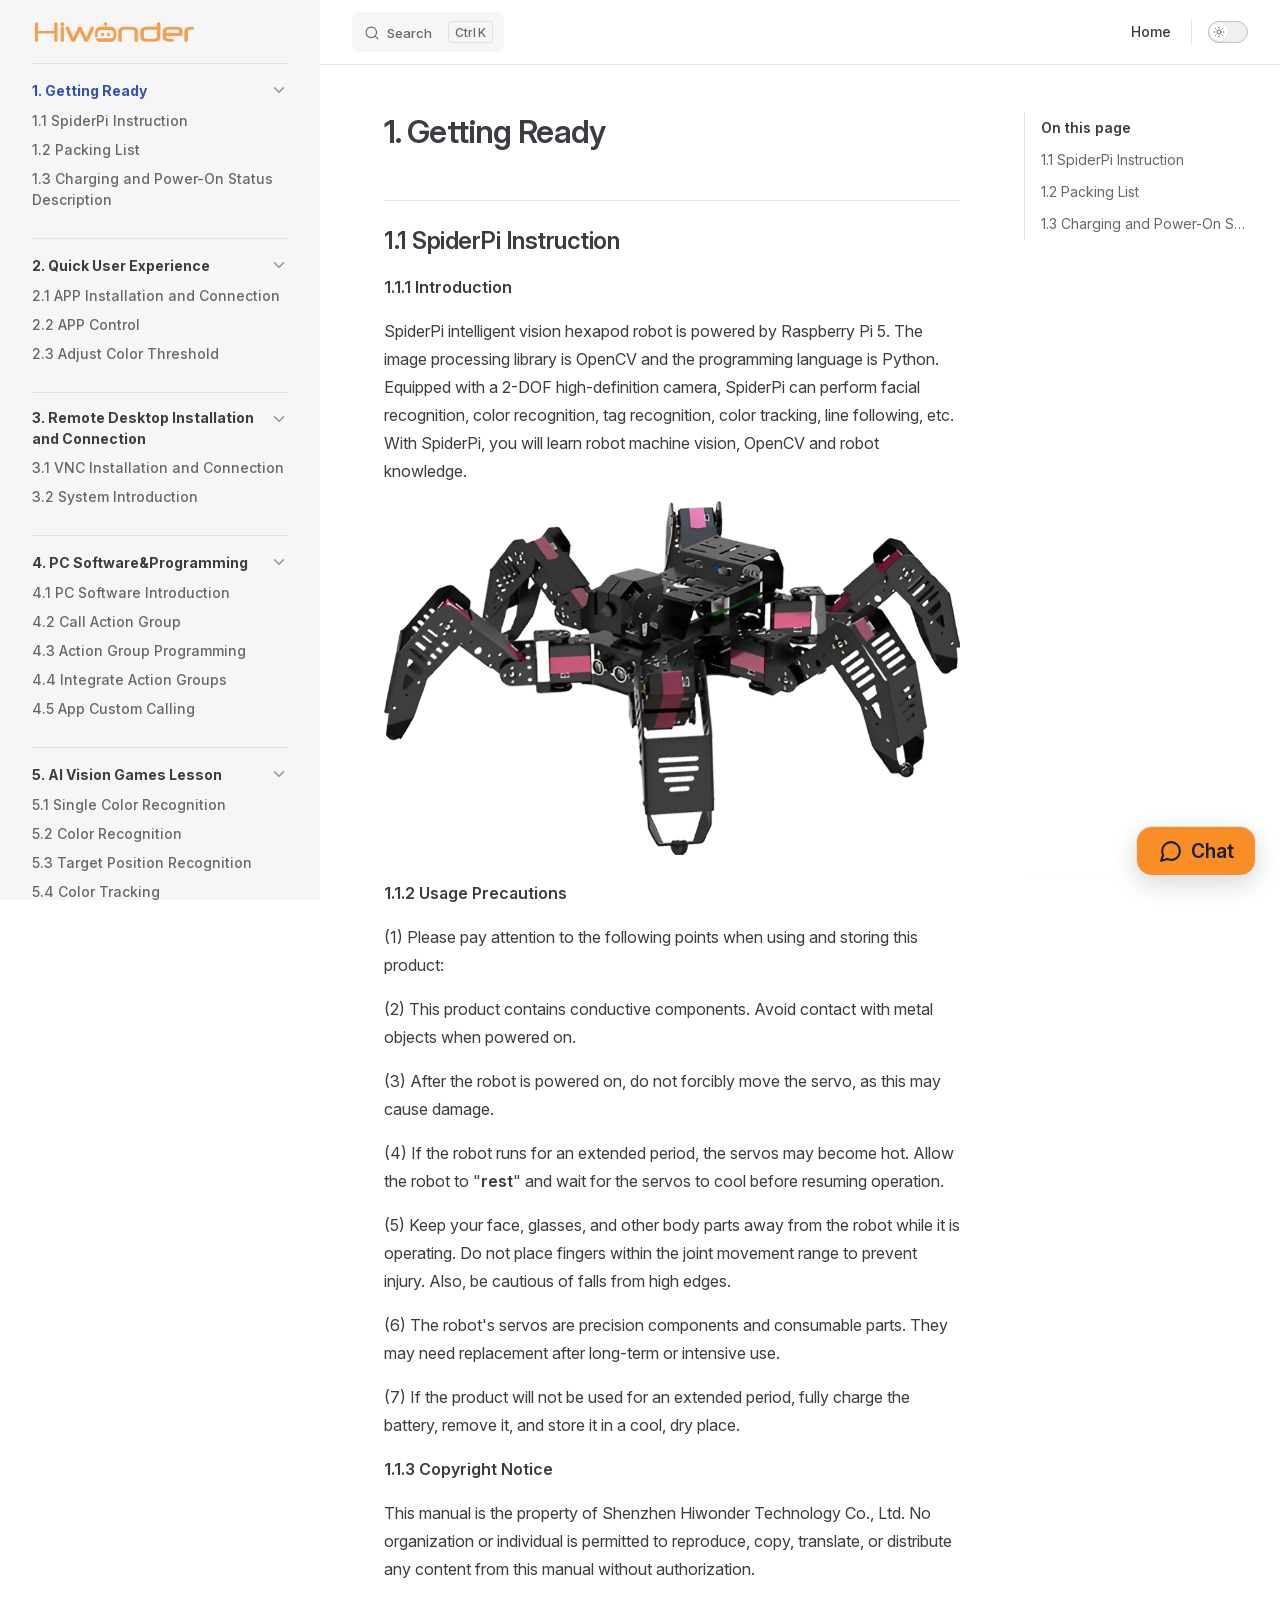
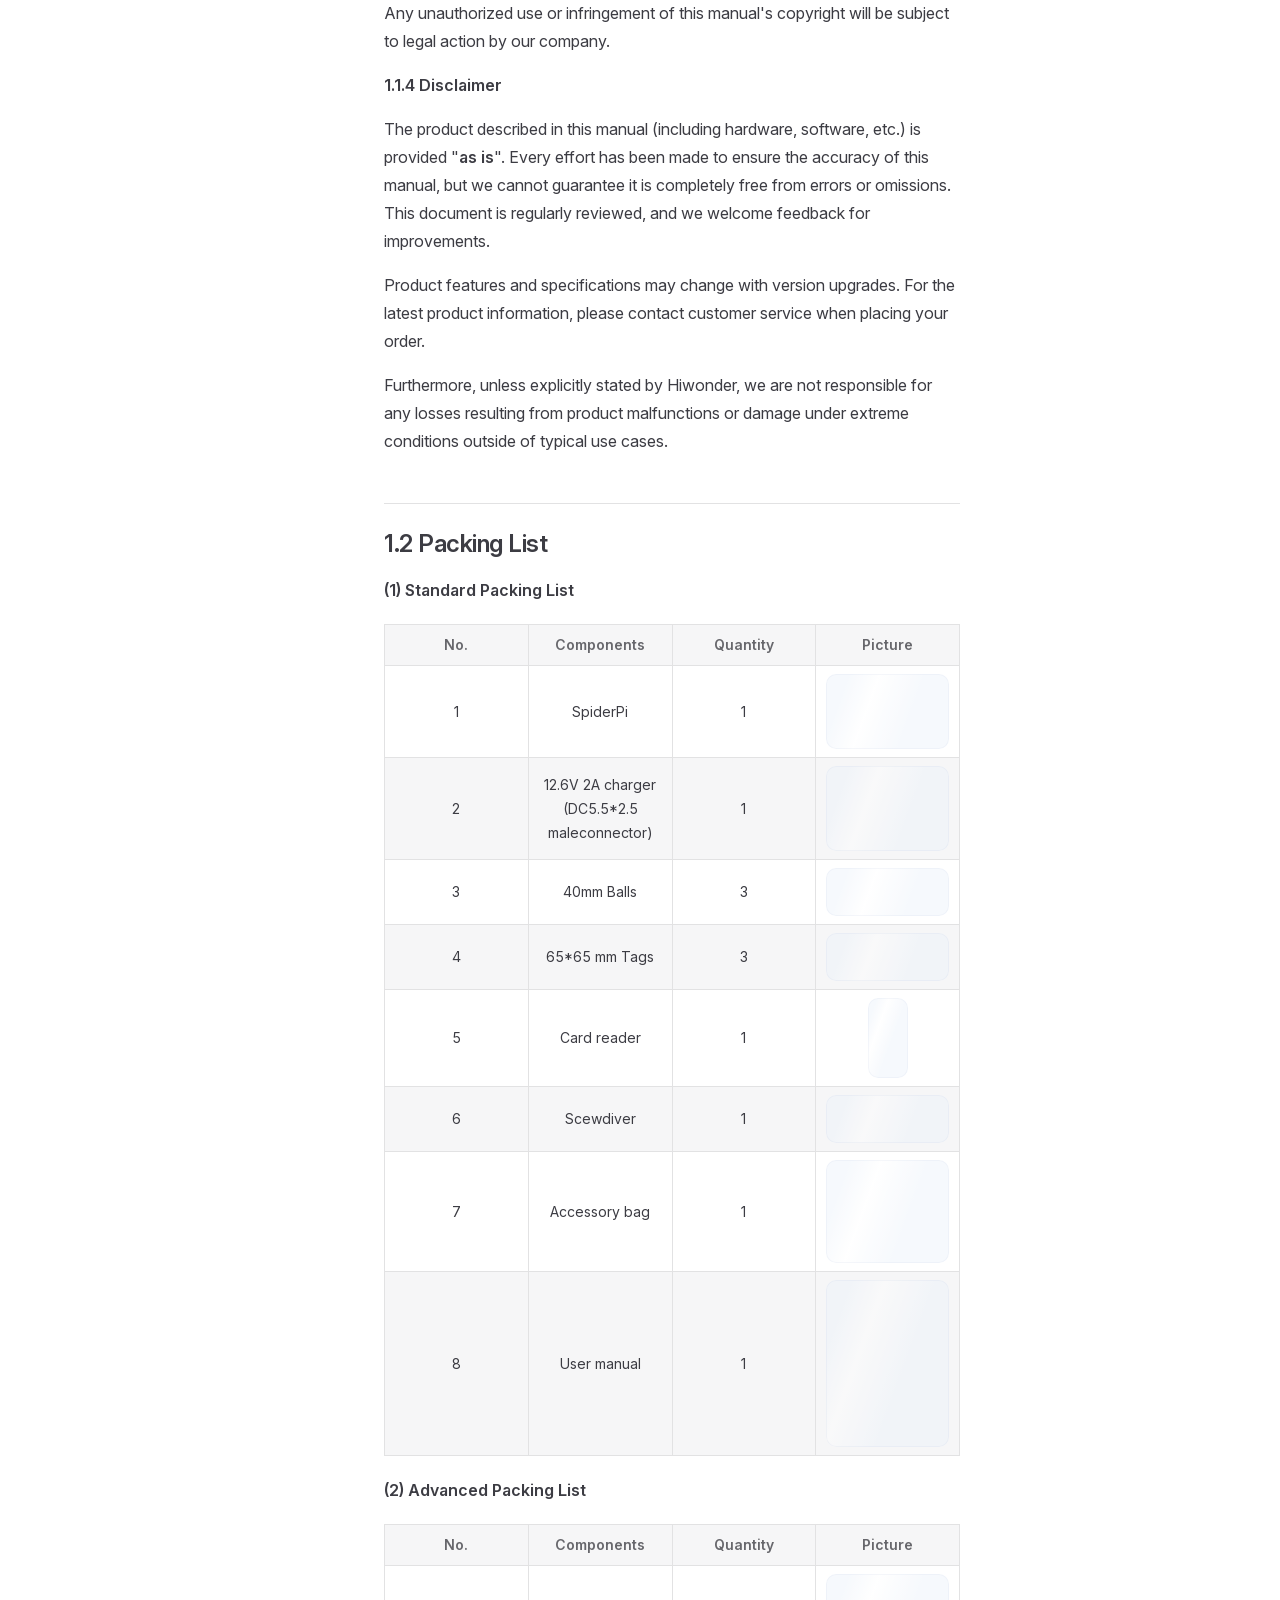
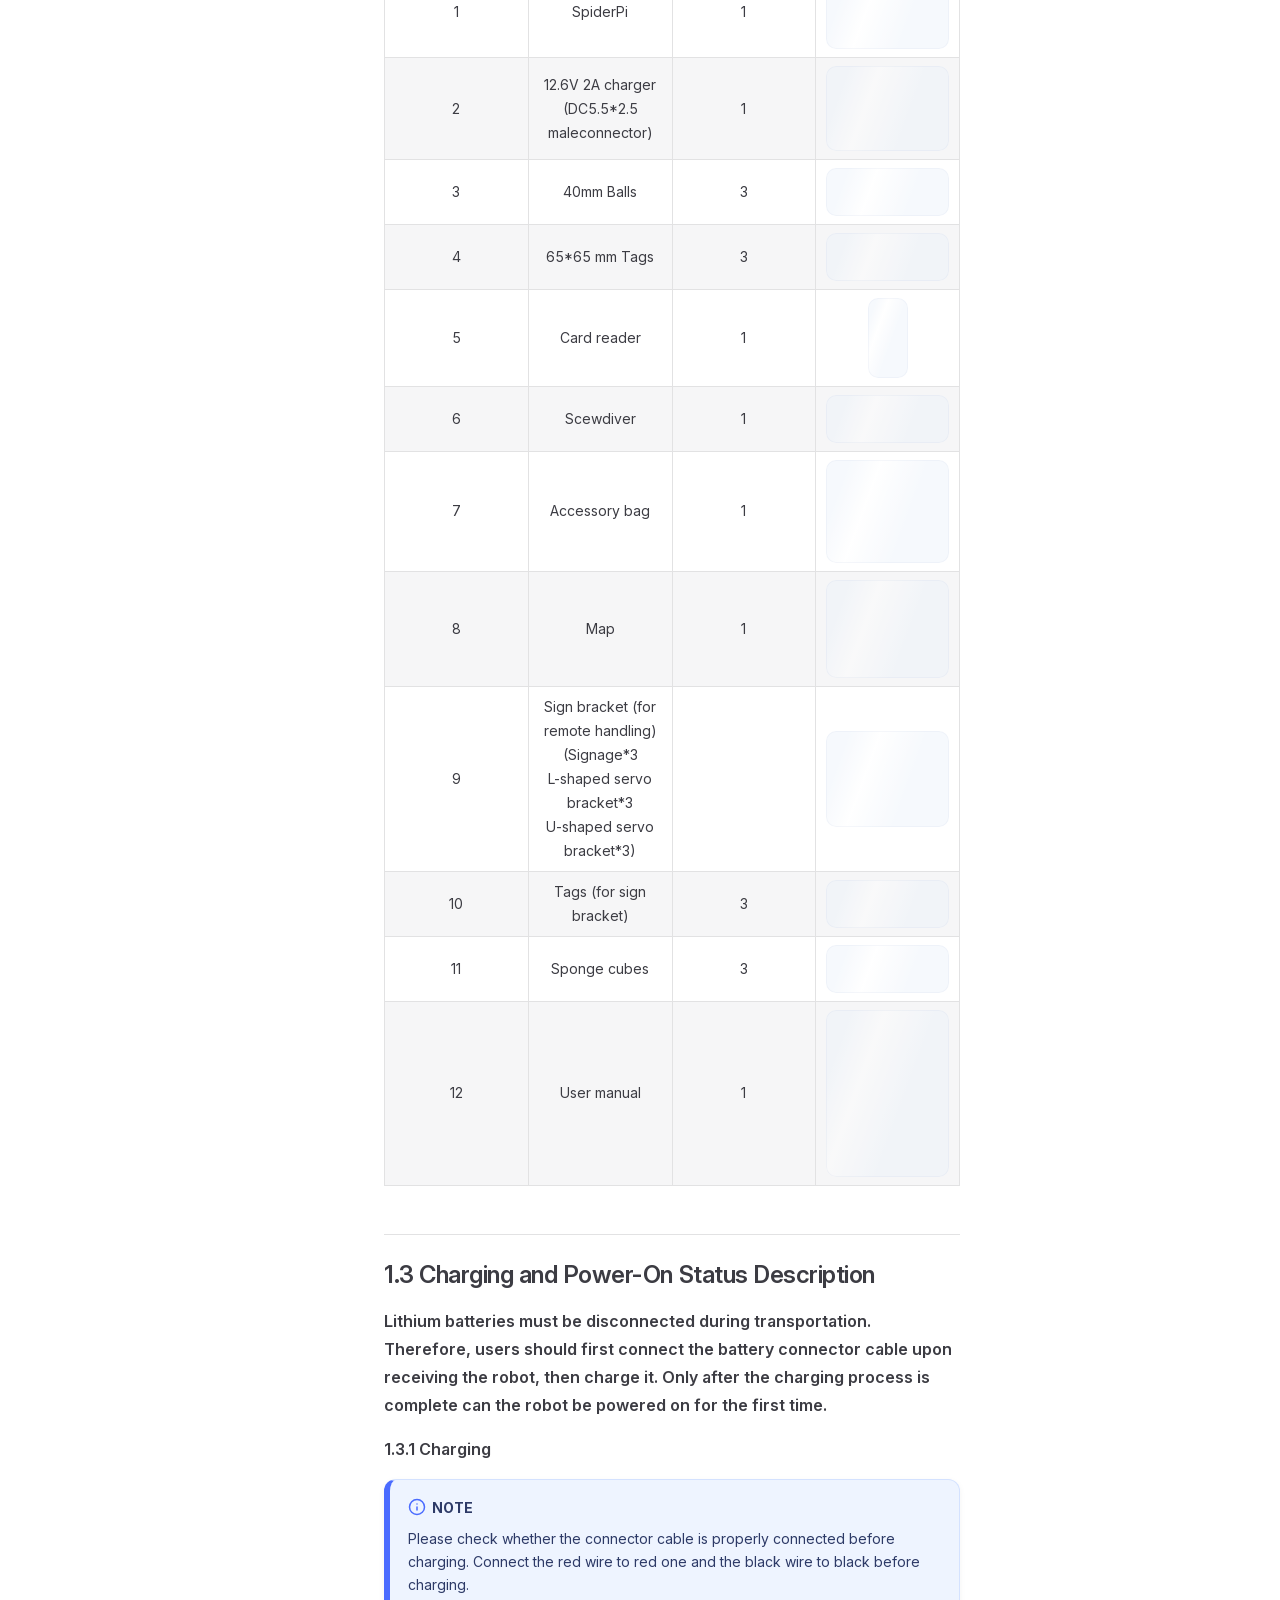
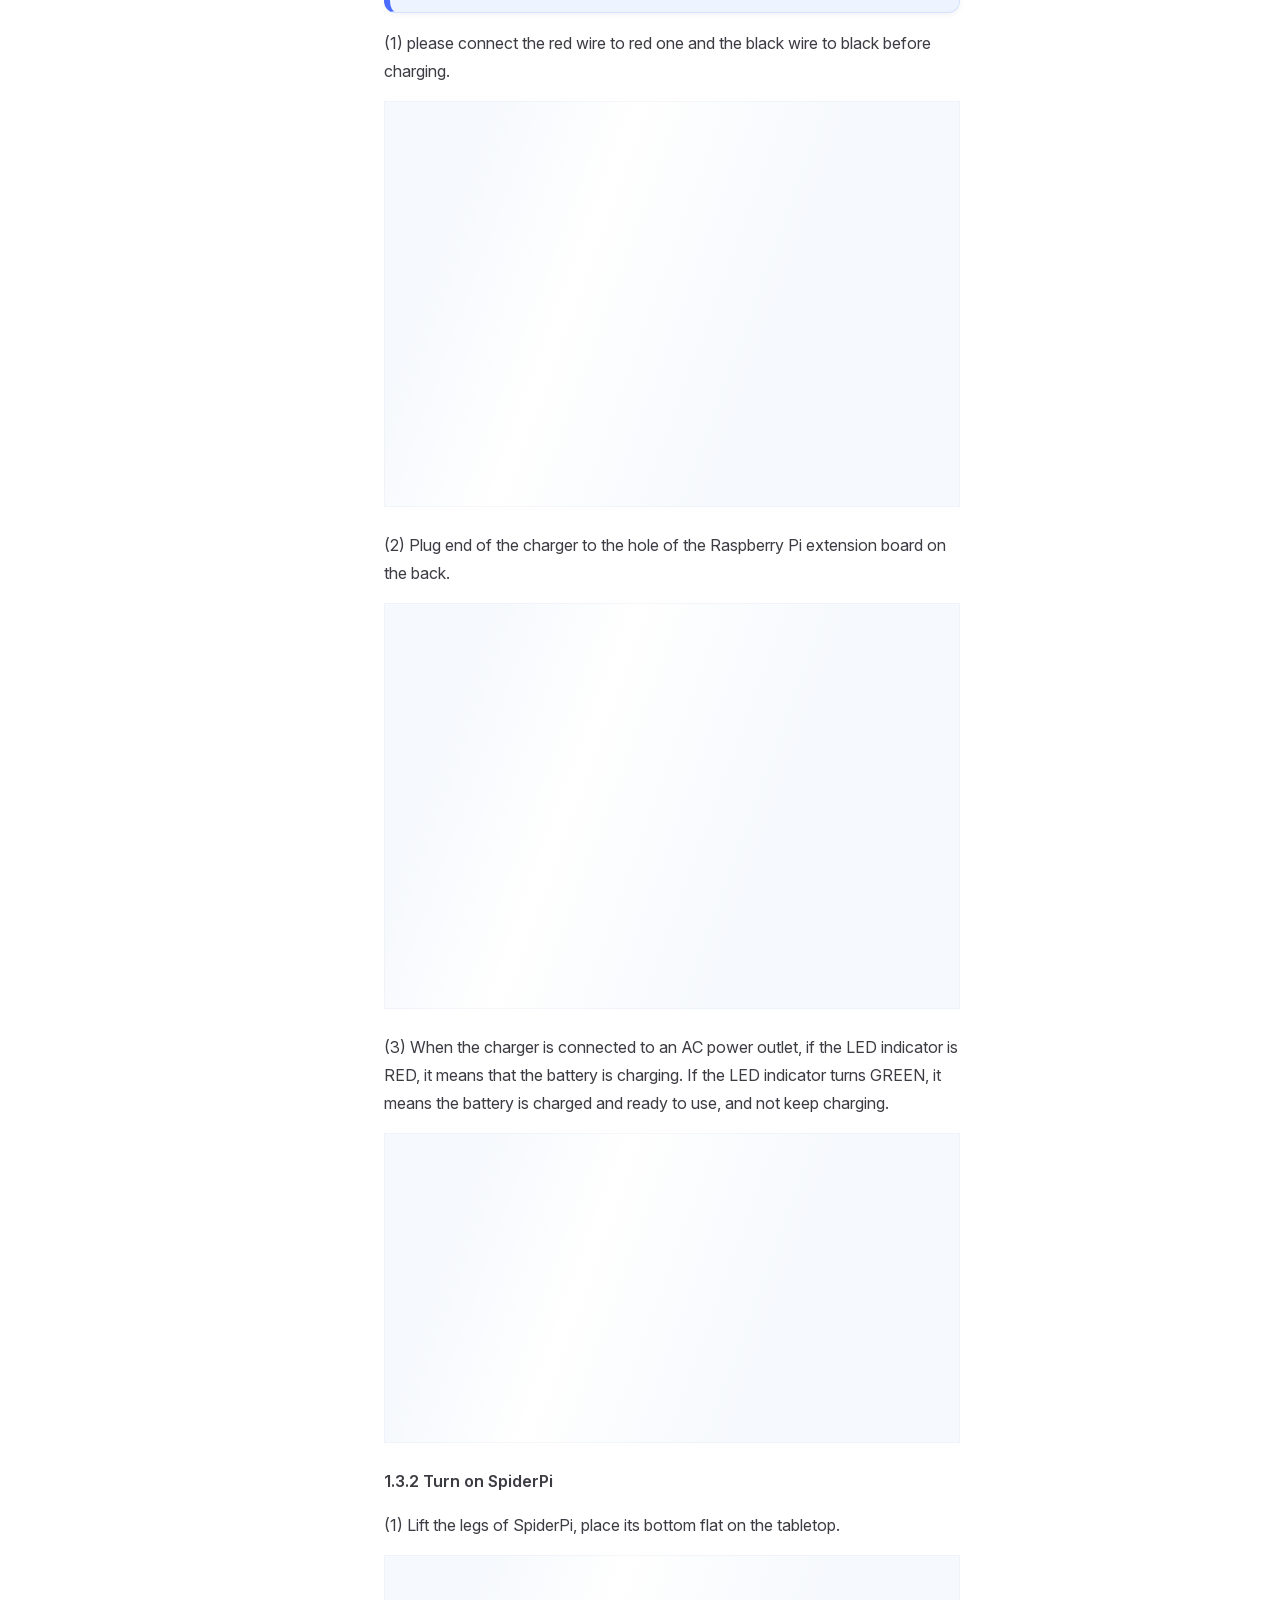
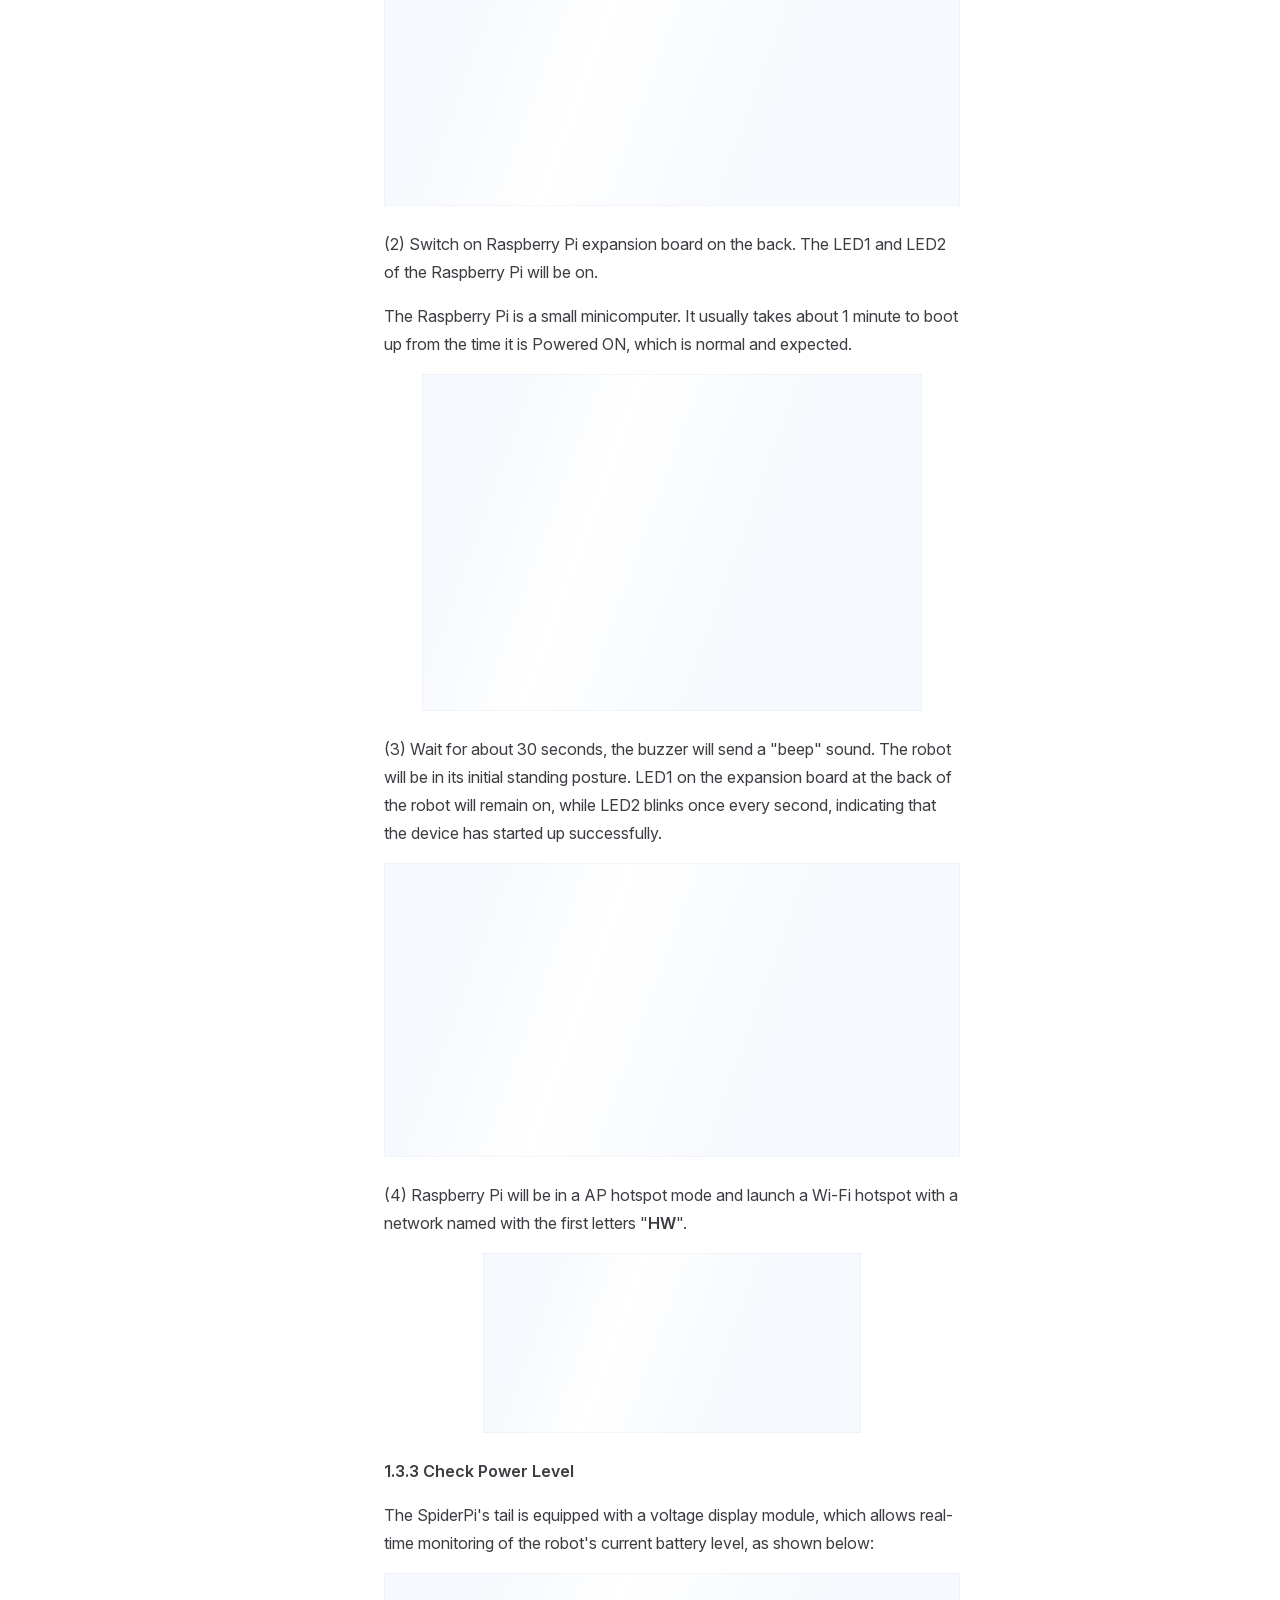
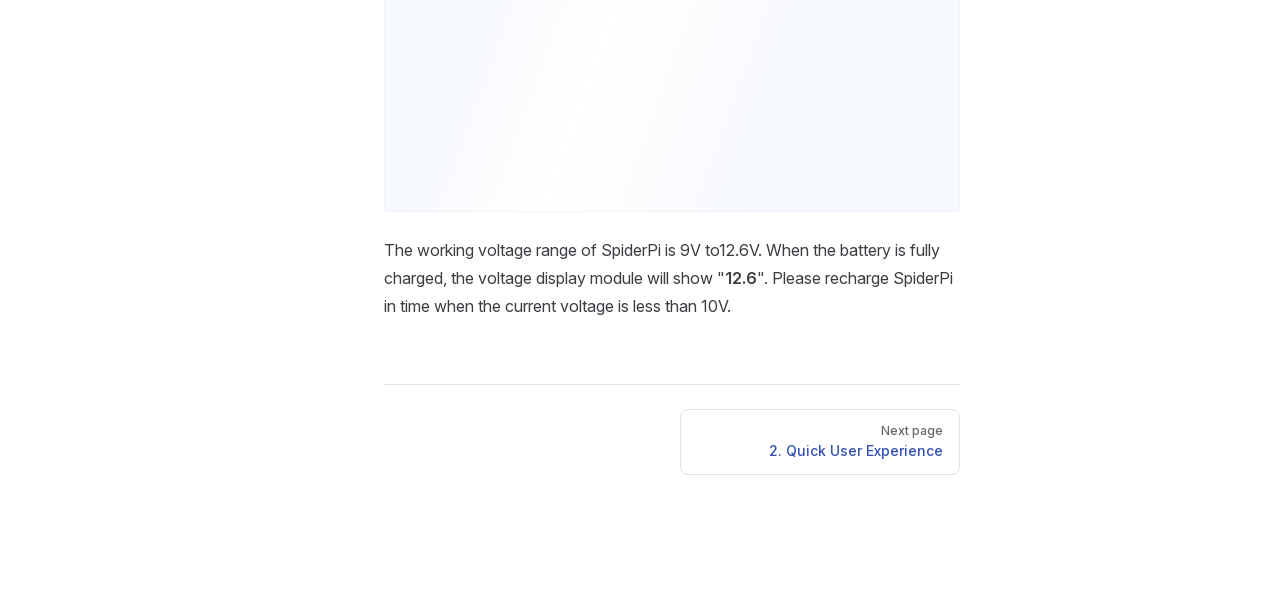
==== commit 26672b79: "内容修改" ====
--- a/projects/SpiderPi/en/latest/docs/index.html
+++ b/projects/SpiderPi/en/latest/docs/index.html
@@ -6,21 +6,21 @@
     <title>SpiderPi Documentation</title>
     <meta name="description" content="SpiderPi documentation">
     <meta name="generator" content="VitePress v1.6.4">
-    <link rel="preload stylesheet" href="/projects/SpiderPi/en/latest/assets/style.BWxestLq.css" as="style">
+    <link rel="preload stylesheet" href="/projects/SpiderPi/en/latest/assets/style.U-FiVc0e.css" as="style">
     <link rel="preload stylesheet" href="/projects/SpiderPi/en/latest/vp-icons.css" as="style">
     
-    <script type="module" src="/projects/SpiderPi/en/latest/assets/app.CeipovRR.js"></script>
+    <script type="module" src="/projects/SpiderPi/en/latest/assets/app.D8lJJolR.js"></script>
     <link rel="preload" href="/projects/SpiderPi/en/latest/assets/inter-roman-latin.Di8DUHzh.woff2" as="font" type="font/woff2" crossorigin="">
-    <link rel="modulepreload" href="/projects/SpiderPi/en/latest/assets/chunks/theme.CGZYWWqt.js">
-    <link rel="modulepreload" href="/projects/SpiderPi/en/latest/assets/chunks/framework.BPwPRxsx.js">
-    <link rel="modulepreload" href="/projects/SpiderPi/en/latest/assets/docs_index.md.CKhzWFxc.lean.js">
+    <link rel="modulepreload" href="/projects/SpiderPi/en/latest/assets/chunks/theme.nIuFhIoY.js">
+    <link rel="modulepreload" href="/projects/SpiderPi/en/latest/assets/chunks/framework.Bij75ZA6.js">
+    <link rel="modulepreload" href="/projects/SpiderPi/en/latest/assets/docs_index.md.CVSEDG8k.lean.js">
     <link rel="icon" href="/projects/SpiderPi/en/latest/favicon.ico">
     <script id="check-dark-mode">(()=>{const e=localStorage.getItem("vitepress-theme-appearance")||"auto",a=window.matchMedia("(prefers-color-scheme: dark)").matches;(!e||e==="auto"?a:e==="dark")&&document.documentElement.classList.add("dark")})();</script>
     <script id="check-mac-os">document.documentElement.classList.toggle("mac",/Mac|iPhone|iPod|iPad/i.test(navigator.platform));</script>
   </head>
   <body>
-    <div id="app"><!--[--><div class="page-redirect" style="text-align:center;padding:100px 20px;"><p>Redirecting to content page...</p><p><a href="/projects/SpiderPi/en/latest/docs/1.getting_ready.html" target="_self">If you are not redirected automatically, click here</a></p></div><!--[--><!----><!--]--><!----><!--]--></div>
-    <script>window.__VP_HASH_MAP__=JSON.parse("{\"docs_1.getting_ready.md\":\"Cui26wiJ\",\"docs_10_network_configuration.md\":\"Tbzl6LYs\",\"docs_11.computer_control_robot.md\":\"BjNlZshq\",\"docs_12.ai_transport.md\":\"DpLN_Gvf\",\"docs_2.quick_user_experience.md\":\"DwBO7my7\",\"docs_6.remote.md\":\"49EMDRES\",\"docs_8.upper_computer.md\":\"_wqMHtrv\",\"docs_9.ai_vision_project.md\":\"BAslrsXd\",\"docs_general_basic_courses.md\":\"4qUIkZay\",\"docs_index.md\":\"CKhzWFxc\",\"docs_resources_download.md\":\"Cy6BuIsi\",\"index.md\":\"XoSVBK4u\"}");window.__VP_SITE_DATA__=JSON.parse("{\"lang\":\"en-US\",\"dir\":\"ltr\",\"title\":\"SpiderPi Documentation\",\"description\":\"SpiderPi documentation\",\"base\":\"/projects/SpiderPi/en/latest/\",\"head\":[],\"router\":{\"prefetchLinks\":true},\"appearance\":true,\"themeConfig\":{\"siteTitle\":false,\"logo\":\"/e-logo.webp\",\"outline\":[2,3],\"search\":{\"provider\":\"local\",\"options\":{\"translations\":{\"button\":{\"buttonText\":\"Search\",\"buttonAriaLabel\":\"Search\"},\"modal\":{\"searchBox\":{\"resetButtonTitle\":\"Clear search query\",\"resetButtonAriaLabel\":\"Clear search query\",\"cancelButtonText\":\"Cancel\",\"cancelButtonAriaLabel\":\"Cancel\"},\"startScreen\":{\"recentSearchTitle\":\"Recent Searches\",\"noRecentSearchText\":\"No recent searches\",\"suggestedQueryTitle\":\"Suggested Queries\"},\"noResultsScreen\":{\"noResultsText\":\"No results found for\",\"suggestedQueryText\":\"You can try searching for\",\"reportMissingResultsText\":\"Have any queries?\",\"reportMissingResultsLinkText\":\"Report here\"},\"footer\":{\"selectText\":\"to select\",\"navigateText\":\"to navigate\",\"closeText\":\"to close\"}}}}},\"nav\":[{\"text\":\"Home\",\"link\":\"https://www.hiwonder.net/\",\"target\":\"_self\"}],\"sidebar\":[{\"text\":\"1. Getting Ready\",\"link\":\"/docs/1.getting_ready.html\",\"collapsed\":false,\"items\":[{\"text\":\"1.1 SpiderPi Instruction\",\"link\":\"/docs/1.getting_ready.html#_1-1-spiderpi-instruction\"},{\"text\":\"1.2 Packing List\",\"link\":\"/docs/1.getting_ready.html#_1-2-packing-list\"},{\"text\":\"1.3 Charging and Power-On Status Description\",\"link\":\"/docs/1.getting_ready.html#_1-3-charging-and-power-on-status-description\"}]},{\"text\":\"2. Quick User Experience\",\"link\":\"/docs/2.quick_user_experience.html\",\"collapsed\":false,\"items\":[{\"text\":\"2.1 APP Installation and Connection\",\"link\":\"/docs/2.quick_user_experience.html#_2-1-app-installation-and-connection\"},{\"text\":\"2.2  APP Control\",\"link\":\"/docs/2.quick_user_experience.html#_2-2-app-control\"},{\"text\":\"2.3 Adjust Color Threshold\",\"link\":\"/docs/2.quick_user_experience.html#_2-3-adjust-color-threshold\"}]},{\"text\":\"3. Remote Desktop Installation and Connection\",\"link\":\"/docs/6.remote.html\",\"collapsed\":false,\"items\":[{\"text\":\"3.1 VNC Installation and Connection\",\"link\":\"/docs/6.remote.html#_3-1-vnc-installation-and-connection\"},{\"text\":\"3.2 System Introduction\",\"link\":\"/docs/6.remote.html#_3-2-system-introduction\"}]},{\"text\":\"4. PC Software&Programming\",\"link\":\"/docs/8.upper_computer.html\",\"collapsed\":false,\"items\":[{\"text\":\"4.1 PC Software Introduction\",\"link\":\"/docs/8.upper_computer.html#_4-1-pc-software-introduction\"},{\"text\":\"4.2 Call Action Group\",\"link\":\"/docs/8.upper_computer.html#_4-2-call-action-group\"},{\"text\":\"4.3 Action Group Programming\",\"link\":\"/docs/8.upper_computer.html#_4-3-action-group-programming\"},{\"text\":\"4.4 Integrate Action Groups\",\"link\":\"/docs/8.upper_computer.html#_4-4-integrate-action-groups\"},{\"text\":\"4.5 App Custom Calling\",\"link\":\"/docs/8.upper_computer.html#_4-5-app-custom-calling\"}]},{\"text\":\"5. AI Vision Games Lesson\",\"link\":\"/docs/9.ai_vision_project.html\",\"collapsed\":false,\"items\":[{\"text\":\"5.1 Single Color Recognition\",\"link\":\"/docs/9.ai_vision_project.html#_5-1-single-color-recognition\"},{\"text\":\"5.2 Color Recognition\",\"link\":\"/docs/9.ai_vision_project.html#_5-2-color-recognition\"},{\"text\":\"5.3 Target Position Recognition\",\"link\":\"/docs/9.ai_vision_project.html#_5-3-target-position-recognition\"},{\"text\":\"5.4 Color Tracking\",\"link\":\"/docs/9.ai_vision_project.html#_5-4-color-tracking\"},{\"text\":\"5.5 Line Following\",\"link\":\"/docs/9.ai_vision_project.html#_5-5-line-following\"},{\"text\":\"5.6 Tag Detection\",\"link\":\"/docs/9.ai_vision_project.html#_5-6-tag-detection\"},{\"text\":\"5.7 Tag Recognition\",\"link\":\"/docs/9.ai_vision_project.html#_5-7-tag-recognition\"},{\"text\":\"5.8 Face Recognition\",\"link\":\"/docs/9.ai_vision_project.html#_5-8-face-recognition\"},{\"text\":\"5.9 Facial Recognition\",\"link\":\"/docs/9.ai_vision_project.html#_5-9-facial-recognition\"},{\"text\":\"5.10 Auto Obstacle Avoidance\",\"link\":\"/docs/9.ai_vision_project.html#_5-10-auto-obstacle-avoidance\"}]},{\"text\":\"8. Raspberry Pi Series Robot Network Configuration Instruction\",\"link\":\"/docs/10_network_configuration.html\",\"collapsed\":false,\"items\":[{\"text\":\"8.1 Network Configuration Overview\",\"link\":\"/docs/10_network_configuration.html#_8-1-network-configuration-overview\"},{\"text\":\"8.2 AP Direct Connection Mode\",\"link\":\"/docs/10_network_configuration.html#_8-2-ap-direct-connection-mode\"},{\"text\":\"8.3 Connecting in LAN Mode (optional)\",\"link\":\"/docs/10_network_configuration.html#_8-3-connecting-in-lan-mode-optional\"}]},{\"text\":\"7. PC Software Control\",\"link\":\"/docs/11.computer_control_robot.html\",\"collapsed\":false,\"items\":[{\"text\":\"7.1 Control Software Opening and Connection\",\"link\":\"/docs/11.computer_control_robot.html#_7-1-control-software-opening-and-connection\"},{\"text\":\"7.2 PC Control Instruction\",\"link\":\"/docs/11.computer_control_robot.html#_7-2-pc-control-instruction\"}]},{\"text\":\"6. AI Transport Lesson\",\"link\":\"/docs/12.ai_transport.html\",\"collapsed\":false,\"items\":[{\"text\":\"6.1 Transport Bracket Assembly\",\"link\":\"/docs/12.ai_transport.html#_6-1-transport-bracket-assembly\"},{\"text\":\"6.2 AI Transport\",\"link\":\"/docs/12.ai_transport.html#_6-2-ai-transport\"},{\"text\":\"6.3 Intelligent Cleanup\",\"link\":\"/docs/12.ai_transport.html#_6-3-intelligent-cleanup\"},{\"text\":\"6.4 Tag Tracking\",\"link\":\"/docs/12.ai_transport.html#_6-4-tag-tracking\"}]},{\"text\":\"Basic Development Course\",\"link\":\"/docs/general_basic_courses.html\",\"collapsed\":false,\"items\":[]},{\"text\":\"Appendix\",\"link\":\"/docs/resources_download.html\",\"collapsed\":false,\"items\":[]}]},\"locales\":{},\"scrollOffset\":134,\"cleanUrls\":false}");</script>
+    <div id="app"><!--[--><div class="page-redirect" style="text-align:center;padding:100px 20px;"><p>Redirecting to content page...</p><p><a href="/projects/SpiderPi/en/latest/docs/1.getting_ready.html" target="_self">If you are not redirected automatically, click here</a></p></div><!--[--><!----><!--]--><!----><div class="feedback-widget"><!----><button class="feedback-widget__trigger" type="button" aria-expanded="false" aria-label="Open feedback form"><span class="feedback-widget__icon" aria-hidden="true"><svg viewBox="0 0 24 24" focusable="false"><path d="M21 11.5a8.4 8.4 0 0 1-.9 3.8 8.5 8.5 0 0 1-7.6 4.7 8.4 8.4 0 0 1-3.8-.9L3 21l1.9-5.7A8.4 8.4 0 0 1 4 11.5 8.5 8.5 0 0 1 12.5 3 8.5 8.5 0 0 1 21 11.5Z"></path></svg></span><span>Chat</span></button></div><!--]--></div>
+    <script>window.__VP_HASH_MAP__=JSON.parse("{\"docs_1.getting_ready.md\":\"Bt43eDOo\",\"docs_10_network_configuration.md\":\"BmZUpT7i\",\"docs_11.computer_control_robot.md\":\"C3Yal7M5\",\"docs_12.ai_transport.md\":\"CnXv41Tg\",\"docs_2.quick_user_experience.md\":\"BLCqo7rR\",\"docs_6.remote.md\":\"BAq1O_ir\",\"docs_8.upper_computer.md\":\"CbQSUEef\",\"docs_9.ai_vision_project.md\":\"DQsQJW1v\",\"docs_general_basic_courses.md\":\"jcBonXzC\",\"docs_index.md\":\"CVSEDG8k\",\"docs_resources_download.md\":\"CBs5ykQ2\",\"index.md\":\"h1kop9QX\"}");window.__VP_SITE_DATA__=JSON.parse("{\"lang\":\"en-US\",\"dir\":\"ltr\",\"title\":\"SpiderPi Documentation\",\"description\":\"SpiderPi documentation\",\"base\":\"/projects/SpiderPi/en/latest/\",\"head\":[],\"router\":{\"prefetchLinks\":true},\"appearance\":true,\"themeConfig\":{\"siteTitle\":false,\"logo\":\"/e-logo.webp\",\"outline\":[2,3],\"search\":{\"provider\":\"local\",\"options\":{\"translations\":{\"button\":{\"buttonText\":\"Search\",\"buttonAriaLabel\":\"Search\"},\"modal\":{\"searchBox\":{\"resetButtonTitle\":\"Clear search query\",\"resetButtonAriaLabel\":\"Clear search query\",\"cancelButtonText\":\"Cancel\",\"cancelButtonAriaLabel\":\"Cancel\"},\"startScreen\":{\"recentSearchTitle\":\"Recent Searches\",\"noRecentSearchText\":\"No recent searches\",\"suggestedQueryTitle\":\"Suggested Queries\"},\"noResultsScreen\":{\"noResultsText\":\"No results found for\",\"suggestedQueryText\":\"You can try searching for\",\"reportMissingResultsText\":\"Have any queries?\",\"reportMissingResultsLinkText\":\"Report here\"},\"footer\":{\"selectText\":\"to select\",\"navigateText\":\"to navigate\",\"closeText\":\"to close\"}}}}},\"nav\":[{\"text\":\"Home\",\"link\":\"https://www.hiwonder.net/\",\"target\":\"_self\"}],\"sidebar\":[{\"text\":\"1. Getting Ready\",\"link\":\"/docs/1.getting_ready.html\",\"collapsed\":false,\"items\":[{\"text\":\"1.1 SpiderPi Instruction\",\"link\":\"/docs/1.getting_ready.html#_1-1-spiderpi-instruction\"},{\"text\":\"1.2 Packing List\",\"link\":\"/docs/1.getting_ready.html#_1-2-packing-list\"},{\"text\":\"1.3 Charging and Power-On Status Description\",\"link\":\"/docs/1.getting_ready.html#_1-3-charging-and-power-on-status-description\"}]},{\"text\":\"2. Quick User Experience\",\"link\":\"/docs/2.quick_user_experience.html\",\"collapsed\":false,\"items\":[{\"text\":\"2.1 APP Installation and Connection\",\"link\":\"/docs/2.quick_user_experience.html#_2-1-app-installation-and-connection\"},{\"text\":\"2.2  APP Control\",\"link\":\"/docs/2.quick_user_experience.html#_2-2-app-control\"},{\"text\":\"2.3 Adjust Color Threshold\",\"link\":\"/docs/2.quick_user_experience.html#_2-3-adjust-color-threshold\"}]},{\"text\":\"3. Remote Desktop Installation and Connection\",\"link\":\"/docs/6.remote.html\",\"collapsed\":false,\"items\":[{\"text\":\"3.1 VNC Installation and Connection\",\"link\":\"/docs/6.remote.html#_3-1-vnc-installation-and-connection\"},{\"text\":\"3.2 System Introduction\",\"link\":\"/docs/6.remote.html#_3-2-system-introduction\"}]},{\"text\":\"4. PC Software&Programming\",\"link\":\"/docs/8.upper_computer.html\",\"collapsed\":false,\"items\":[{\"text\":\"4.1 PC Software Introduction\",\"link\":\"/docs/8.upper_computer.html#_4-1-pc-software-introduction\"},{\"text\":\"4.2 Call Action Group\",\"link\":\"/docs/8.upper_computer.html#_4-2-call-action-group\"},{\"text\":\"4.3 Action Group Programming\",\"link\":\"/docs/8.upper_computer.html#_4-3-action-group-programming\"},{\"text\":\"4.4 Integrate Action Groups\",\"link\":\"/docs/8.upper_computer.html#_4-4-integrate-action-groups\"},{\"text\":\"4.5 App Custom Calling\",\"link\":\"/docs/8.upper_computer.html#_4-5-app-custom-calling\"}]},{\"text\":\"5. AI Vision Games Lesson\",\"link\":\"/docs/9.ai_vision_project.html\",\"collapsed\":false,\"items\":[{\"text\":\"5.1 Single Color Recognition\",\"link\":\"/docs/9.ai_vision_project.html#_5-1-single-color-recognition\"},{\"text\":\"5.2 Color Recognition\",\"link\":\"/docs/9.ai_vision_project.html#_5-2-color-recognition\"},{\"text\":\"5.3 Target Position Recognition\",\"link\":\"/docs/9.ai_vision_project.html#_5-3-target-position-recognition\"},{\"text\":\"5.4 Color Tracking\",\"link\":\"/docs/9.ai_vision_project.html#_5-4-color-tracking\"},{\"text\":\"5.5 Line Following\",\"link\":\"/docs/9.ai_vision_project.html#_5-5-line-following\"},{\"text\":\"5.6 Tag Detection\",\"link\":\"/docs/9.ai_vision_project.html#_5-6-tag-detection\"},{\"text\":\"5.7 Tag Recognition\",\"link\":\"/docs/9.ai_vision_project.html#_5-7-tag-recognition\"},{\"text\":\"5.8 Face Recognition\",\"link\":\"/docs/9.ai_vision_project.html#_5-8-face-recognition\"},{\"text\":\"5.9 Facial Recognition\",\"link\":\"/docs/9.ai_vision_project.html#_5-9-facial-recognition\"},{\"text\":\"5.10 Auto Obstacle Avoidance\",\"link\":\"/docs/9.ai_vision_project.html#_5-10-auto-obstacle-avoidance\"}]},{\"text\":\"8. Raspberry Pi Series Robot Network Configuration Instruction\",\"link\":\"/docs/10_network_configuration.html\",\"collapsed\":false,\"items\":[{\"text\":\"8.1 Network Configuration Overview\",\"link\":\"/docs/10_network_configuration.html#_8-1-network-configuration-overview\"},{\"text\":\"8.2 AP Direct Connection Mode\",\"link\":\"/docs/10_network_configuration.html#_8-2-ap-direct-connection-mode\"},{\"text\":\"8.3 Connecting in LAN Mode (optional)\",\"link\":\"/docs/10_network_configuration.html#_8-3-connecting-in-lan-mode-optional\"}]},{\"text\":\"7. PC Software Control\",\"link\":\"/docs/11.computer_control_robot.html\",\"collapsed\":false,\"items\":[{\"text\":\"7.1 Control Software Opening and Connection\",\"link\":\"/docs/11.computer_control_robot.html#_7-1-control-software-opening-and-connection\"},{\"text\":\"7.2 PC Control Instruction\",\"link\":\"/docs/11.computer_control_robot.html#_7-2-pc-control-instruction\"}]},{\"text\":\"6. AI Transport Lesson\",\"link\":\"/docs/12.ai_transport.html\",\"collapsed\":false,\"items\":[{\"text\":\"6.1 Transport Bracket Assembly\",\"link\":\"/docs/12.ai_transport.html#_6-1-transport-bracket-assembly\"},{\"text\":\"6.2 AI Transport\",\"link\":\"/docs/12.ai_transport.html#_6-2-ai-transport\"},{\"text\":\"6.3 Intelligent Cleanup\",\"link\":\"/docs/12.ai_transport.html#_6-3-intelligent-cleanup\"},{\"text\":\"6.4 Tag Tracking\",\"link\":\"/docs/12.ai_transport.html#_6-4-tag-tracking\"}]},{\"text\":\"Basic Development Course\",\"link\":\"/docs/general_basic_courses.html\",\"collapsed\":false,\"items\":[]},{\"text\":\"Appendix\",\"link\":\"/docs/resources_download.html\",\"collapsed\":false,\"items\":[]}]},\"locales\":{},\"scrollOffset\":134,\"cleanUrls\":false}");</script>
     
   </body>
 </html>
--- a/projects/SpiderPi/en/latest/assets/style.U-FiVc0e.css
+++ b/projects/SpiderPi/en/latest/assets/style.U-FiVc0e.css
@@ -0,0 +1,6010 @@
+
+
+@font-face {
+  font-family: Inter;
+  font-style: normal;
+  font-weight: 100 900;
+  font-display: swap;
+  src: url('/projects/SpiderPi/en/latest/assets/inter-roman-cyrillic-ext.BBPuwvHQ.woff2') format('woff2');
+  unicode-range: U+0460-052F, U+1C80-1C88, U+20B4, U+2DE0-2DFF, U+A640-A69F,
+    U+FE2E-FE2F;
+}
+
+@font-face {
+  font-family: Inter;
+  font-style: normal;
+  font-weight: 100 900;
+  font-display: swap;
+  src: url('/projects/SpiderPi/en/latest/assets/inter-roman-cyrillic.C5lxZ8CY.woff2') format('woff2');
+  unicode-range: U+0301, U+0400-045F, U+0490-0491, U+04B0-04B1, U+2116;
+}
+
+@font-face {
+  font-family: Inter;
+  font-style: normal;
+  font-weight: 100 900;
+  font-display: swap;
+  src: url('/projects/SpiderPi/en/latest/assets/inter-roman-greek-ext.CqjqNYQ-.woff2') format('woff2');
+  unicode-range: U+1F00-1FFF;
+}
+
+@font-face {
+  font-family: Inter;
+  font-style: normal;
+  font-weight: 100 900;
+  font-display: swap;
+  src: url('/projects/SpiderPi/en/latest/assets/inter-roman-greek.BBVDIX6e.woff2') format('woff2');
+  unicode-range: U+0370-0377, U+037A-037F, U+0384-038A, U+038C, U+038E-03A1,
+    U+03A3-03FF;
+}
+
+@font-face {
+  font-family: Inter;
+  font-style: normal;
+  font-weight: 100 900;
+  font-display: swap;
+  src: url('/projects/SpiderPi/en/latest/assets/inter-roman-vietnamese.BjW4sHH5.woff2') format('woff2');
+  unicode-range: U+0102-0103, U+0110-0111, U+0128-0129, U+0168-0169,
+    U+01A0-01A1, U+01AF-01B0, U+0300-0301, U+0303-0304, U+0308-0309, U+0323,
+    U+0329, U+1EA0-1EF9, U+20AB;
+}
+
+@font-face {
+  font-family: Inter;
+  font-style: normal;
+  font-weight: 100 900;
+  font-display: swap;
+  src: url('/projects/SpiderPi/en/latest/assets/inter-roman-latin-ext.4ZJIpNVo.woff2') format('woff2');
+  unicode-range: U+0100-02AF, U+0304, U+0308, U+0329, U+1E00-1E9F, U+1EF2-1EFF,
+    U+2020, U+20A0-20AB, U+20AD-20C0, U+2113, U+2C60-2C7F, U+A720-A7FF;
+}
+
+@font-face {
+  font-family: Inter;
+  font-style: normal;
+  font-weight: 100 900;
+  font-display: swap;
+  src: url('/projects/SpiderPi/en/latest/assets/inter-roman-latin.Di8DUHzh.woff2') format('woff2');
+  unicode-range: U+0000-00FF, U+0131, U+0152-0153, U+02BB-02BC, U+02C6, U+02DA,
+    U+02DC, U+0304, U+0308, U+0329, U+2000-206F, U+2074, U+20AC, U+2122, U+2191,
+    U+2193, U+2212, U+2215, U+FEFF, U+FFFD;
+}
+
+@font-face {
+  font-family: Inter;
+  font-style: italic;
+  font-weight: 100 900;
+  font-display: swap;
+  src: url('/projects/SpiderPi/en/latest/assets/inter-italic-cyrillic-ext.r48I6akx.woff2') format('woff2');
+  unicode-range: U+0460-052F, U+1C80-1C88, U+20B4, U+2DE0-2DFF, U+A640-A69F,
+    U+FE2E-FE2F;
+}
+
+@font-face {
+  font-family: Inter;
+  font-style: italic;
+  font-weight: 100 900;
+  font-display: swap;
+  src: url('/projects/SpiderPi/en/latest/assets/inter-italic-cyrillic.By2_1cv3.woff2') format('woff2');
+  unicode-range: U+0301, U+0400-045F, U+0490-0491, U+04B0-04B1, U+2116;
+}
+
+@font-face {
+  font-family: Inter;
+  font-style: italic;
+  font-weight: 100 900;
+  font-display: swap;
+  src: url('/projects/SpiderPi/en/latest/assets/inter-italic-greek-ext.1u6EdAuj.woff2') format('woff2');
+  unicode-range: U+1F00-1FFF;
+}
+
+@font-face {
+  font-family: Inter;
+  font-style: italic;
+  font-weight: 100 900;
+  font-display: swap;
+  src: url('/projects/SpiderPi/en/latest/assets/inter-italic-greek.DJ8dCoTZ.woff2') format('woff2');
+  unicode-range: U+0370-0377, U+037A-037F, U+0384-038A, U+038C, U+038E-03A1,
+    U+03A3-03FF;
+}
+
+@font-face {
+  font-family: Inter;
+  font-style: italic;
+  font-weight: 100 900;
+  font-display: swap;
+  src: url('/projects/SpiderPi/en/latest/assets/inter-italic-vietnamese.BSbpV94h.woff2') format('woff2');
+  unicode-range: U+0102-0103, U+0110-0111, U+0128-0129, U+0168-0169,
+    U+01A0-01A1, U+01AF-01B0, U+0300-0301, U+0303-0304, U+0308-0309, U+0323,
+    U+0329, U+1EA0-1EF9, U+20AB;
+}
+
+@font-face {
+  font-family: Inter;
+  font-style: italic;
+  font-weight: 100 900;
+  font-display: swap;
+  src: url('/projects/SpiderPi/en/latest/assets/inter-italic-latin-ext.CN1xVJS-.woff2') format('woff2');
+  unicode-range: U+0100-02AF, U+0304, U+0308, U+0329, U+1E00-1E9F, U+1EF2-1EFF,
+    U+2020, U+20A0-20AB, U+20AD-20C0, U+2113, U+2C60-2C7F, U+A720-A7FF;
+}
+
+@font-face {
+  font-family: Inter;
+  font-style: italic;
+  font-weight: 100 900;
+  font-display: swap;
+  src: url('/projects/SpiderPi/en/latest/assets/inter-italic-latin.C2AdPX0b.woff2') format('woff2');
+  unicode-range: U+0000-00FF, U+0131, U+0152-0153, U+02BB-02BC, U+02C6, U+02DA,
+    U+02DC, U+0304, U+0308, U+0329, U+2000-206F, U+2074, U+20AC, U+2122, U+2191,
+    U+2193, U+2212, U+2215, U+FEFF, U+FFFD;
+}
+
+@font-face {
+  font-family: 'Punctuation SC';
+  font-weight: 400;
+  src: local('PingFang SC Regular'), local('Noto Sans CJK SC'),
+    local('Microsoft YaHei');
+  unicode-range: U+201C, U+201D, U+2018, U+2019, U+2E3A, U+2014, U+2013, U+2026,
+    U+00B7, U+007E, U+002F;
+}
+
+@font-face {
+  font-family: 'Punctuation SC';
+  font-weight: 500;
+  src: local('PingFang SC Medium'), local('Noto Sans CJK SC'),
+    local('Microsoft YaHei');
+  unicode-range: U+201C, U+201D, U+2018, U+2019, U+2E3A, U+2014, U+2013, U+2026,
+    U+00B7, U+007E, U+002F;
+}
+
+@font-face {
+  font-family: 'Punctuation SC';
+  font-weight: 600;
+  src: local('PingFang SC Semibold'), local('Noto Sans CJK SC Bold'),
+    local('Microsoft YaHei Bold');
+  unicode-range: U+201C, U+201D, U+2018, U+2019, U+2E3A, U+2014, U+2013, U+2026,
+    U+00B7, U+007E, U+002F;
+}
+
+@font-face {
+  font-family: 'Punctuation SC';
+  font-weight: 700;
+  src: local('PingFang SC Semibold'), local('Noto Sans CJK SC Bold'),
+    local('Microsoft YaHei Bold');
+  unicode-range: U+201C, U+201D, U+2018, U+2019, U+2E3A, U+2014, U+2013, U+2026,
+    U+00B7, U+007E, U+002F;
+}
+
+/* Generate the subsetted fonts using: `pyftsubset <file>.woff2 --unicodes="<range>" --output-file="inter-<style>-<subset>.woff2" --flavor=woff2` */
+/**
+ * Colors: Solid
+ * -------------------------------------------------------------------------- */
+
+:root {
+  --vp-c-white: #ffffff;
+  --vp-c-black: #000000;
+
+  --vp-c-neutral: var(--vp-c-black);
+  --vp-c-neutral-inverse: var(--vp-c-white);
+}
+
+.dark {
+  --vp-c-neutral: var(--vp-c-white);
+  --vp-c-neutral-inverse: var(--vp-c-black);
+}
+
+/**
+ * Colors: Palette
+ *
+ * The primitive colors used for accent colors. These colors are referenced
+ * by functional colors such as "Text", "Background", or "Brand".
+ *
+ * Each colors have exact same color scale system with 3 levels of solid
+ * colors with different brightness, and 1 soft color.
+ *
+ * - `XXX-1`: The most solid color used mainly for colored text. It must
+ *   satisfy the contrast ratio against when used on top of `XXX-soft`.
+ *
+ * - `XXX-2`: The color used mainly for hover state of the button.
+ *
+ * - `XXX-3`: The color for solid background, such as bg color of the button.
+ *    It must satisfy the contrast ratio with pure white (#ffffff) text on
+ *    top of it.
+ *
+ * - `XXX-soft`: The color used for subtle background such as custom container
+ *    or badges. It must satisfy the contrast ratio when putting `XXX-1` colors
+ *    on top of it.
+ *
+ *    The soft color must be semi transparent alpha channel. This is crucial
+ *    because it allows adding multiple "soft" colors on top of each other
+ *    to create a accent, such as when having inline code block inside
+ *    custom containers.
+ * -------------------------------------------------------------------------- */
+
+:root {
+  --vp-c-gray-1: #dddde3;
+  --vp-c-gray-2: #e4e4e9;
+  --vp-c-gray-3: #ebebef;
+  --vp-c-gray-soft: rgba(142, 150, 170, 0.14);
+
+  --vp-c-indigo-1: #3451b2;
+  --vp-c-indigo-2: #3a5ccc;
+  --vp-c-indigo-3: #5672cd;
+  --vp-c-indigo-soft: rgba(100, 108, 255, 0.14);
+
+  --vp-c-purple-1: #6f42c1;
+  --vp-c-purple-2: #7e4cc9;
+  --vp-c-purple-3: #8e5cd9;
+  --vp-c-purple-soft: rgba(159, 122, 234, 0.14);
+
+  --vp-c-green-1: #18794e;
+  --vp-c-green-2: #299764;
+  --vp-c-green-3: #30a46c;
+  --vp-c-green-soft: rgba(16, 185, 129, 0.14);
+
+  --vp-c-yellow-1: #915930;
+  --vp-c-yellow-2: #946300;
+  --vp-c-yellow-3: #9f6a00;
+  --vp-c-yellow-soft: rgba(234, 179, 8, 0.14);
+
+  --vp-c-red-1: #b8272c;
+  --vp-c-red-2: #d5393e;
+  --vp-c-red-3: #e0575b;
+  --vp-c-red-soft: rgba(244, 63, 94, 0.14);
+
+  --vp-c-sponsor: #db2777;
+}
+
+.dark {
+  --vp-c-gray-1: #515c67;
+  --vp-c-gray-2: #414853;
+  --vp-c-gray-3: #32363f;
+  --vp-c-gray-soft: rgba(101, 117, 133, 0.16);
+
+  --vp-c-indigo-1: #a8b1ff;
+  --vp-c-indigo-2: #5c73e7;
+  --vp-c-indigo-3: #3e63dd;
+  --vp-c-indigo-soft: rgba(100, 108, 255, 0.16);
+
+  --vp-c-purple-1: #c8abfa;
+  --vp-c-purple-2: #a879e6;
+  --vp-c-purple-3: #8e5cd9;
+  --vp-c-purple-soft: rgba(159, 122, 234, 0.16);
+
+  --vp-c-green-1: #3dd68c;
+  --vp-c-green-2: #30a46c;
+  --vp-c-green-3: #298459;
+  --vp-c-green-soft: rgba(16, 185, 129, 0.16);
+
+  --vp-c-yellow-1: #f9b44e;
+  --vp-c-yellow-2: #da8b17;
+  --vp-c-yellow-3: #a46a0a;
+  --vp-c-yellow-soft: rgba(234, 179, 8, 0.16);
+
+  --vp-c-red-1: #f66f81;
+  --vp-c-red-2: #f14158;
+  --vp-c-red-3: #b62a3c;
+  --vp-c-red-soft: rgba(244, 63, 94, 0.16);
+}
+
+/**
+ * Colors: Background
+ *
+ * - `bg`: The bg color used for main screen.
+ *
+ * - `bg-alt`: The alternative bg color used in places such as "sidebar",
+ *   or "code block".
+ *
+ * - `bg-elv`: The elevated bg color. This is used at parts where it "floats",
+ *   such as "dialog".
+ *
+ * - `bg-soft`: The bg color to slightly distinguish some components from
+ *   the page. Used for things like "carbon ads" or "table".
+ * -------------------------------------------------------------------------- */
+
+:root {
+  --vp-c-bg: #ffffff;
+  --vp-c-bg-alt: #f6f6f7;
+  --vp-c-bg-elv: #ffffff;
+  --vp-c-bg-soft: #f6f6f7;
+}
+
+.dark {
+  --vp-c-bg: #1b1b1f;
+  --vp-c-bg-alt: #161618;
+  --vp-c-bg-elv: #202127;
+  --vp-c-bg-soft: #202127;
+}
+
+/**
+ * Colors: Borders
+ *
+ * - `divider`: This is used for separators. This is used to divide sections
+ *   within the same components, such as having separator on "h2" heading.
+ *
+ * - `border`: This is designed for borders on interactive components.
+ *   For example this should be used for a button outline.
+ *
+ * - `gutter`: This is used to divide components in the page. For example
+ *   the header and the lest of the page.
+ * -------------------------------------------------------------------------- */
+
+:root {
+  --vp-c-border: #c2c2c4;
+  --vp-c-divider: #e2e2e3;
+  --vp-c-gutter: #e2e2e3;
+}
+
+.dark {
+  --vp-c-border: #3c3f44;
+  --vp-c-divider: #2e2e32;
+  --vp-c-gutter: #000000;
+}
+
+/**
+ * Colors: Text
+ *
+ * - `text-1`: Used for primary text.
+ *
+ * - `text-2`: Used for muted texts, such as "inactive menu" or "info texts".
+ *
+ * - `text-3`: Used for subtle texts, such as "placeholders" or "caret icon".
+ * -------------------------------------------------------------------------- */
+
+:root {
+  --vp-c-text-1: #3c3c43;
+  --vp-c-text-2: #67676c;
+  --vp-c-text-3: #929295;
+}
+
+.dark {
+  --vp-c-text-1: #dfdfd6;
+  --vp-c-text-2: #98989f;
+  --vp-c-text-3: #6a6a71;
+}
+
+/**
+ * Colors: Function
+ *
+ * - `default`: The color used purely for subtle indication without any
+ *   special meanings attached to it such as bg color for menu hover state.
+ *
+ * - `brand`: Used for primary brand colors, such as link text, button with
+ *   brand theme, etc.
+ *
+ * - `tip`: Used to indicate useful information. The default theme uses the
+ *   brand color for this by default.
+ *
+ * - `warning`: Used to indicate warning to the users. Used in custom
+ *   container, badges, etc.
+ *
+ * - `danger`: Used to show error, or dangerous message to the users. Used
+ *   in custom container, badges, etc.
+ *
+ * To understand the scaling system, refer to "Colors: Palette" section.
+ * -------------------------------------------------------------------------- */
+
+:root {
+  --vp-c-default-1: var(--vp-c-gray-1);
+  --vp-c-default-2: var(--vp-c-gray-2);
+  --vp-c-default-3: var(--vp-c-gray-3);
+  --vp-c-default-soft: var(--vp-c-gray-soft);
+
+  --vp-c-brand-1: var(--vp-c-indigo-1);
+  --vp-c-brand-2: var(--vp-c-indigo-2);
+  --vp-c-brand-3: var(--vp-c-indigo-3);
+  --vp-c-brand-soft: var(--vp-c-indigo-soft);
+
+  /* DEPRECATED: Use `--vp-c-brand-1` instead. */
+  --vp-c-brand: var(--vp-c-brand-1);
+
+  --vp-c-tip-1: var(--vp-c-brand-1);
+  --vp-c-tip-2: var(--vp-c-brand-2);
+  --vp-c-tip-3: var(--vp-c-brand-3);
+  --vp-c-tip-soft: var(--vp-c-brand-soft);
+
+  --vp-c-note-1: var(--vp-c-brand-1);
+  --vp-c-note-2: var(--vp-c-brand-2);
+  --vp-c-note-3: var(--vp-c-brand-3);
+  --vp-c-note-soft: var(--vp-c-brand-soft);
+
+  --vp-c-success-1: var(--vp-c-green-1);
+  --vp-c-success-2: var(--vp-c-green-2);
+  --vp-c-success-3: var(--vp-c-green-3);
+  --vp-c-success-soft: var(--vp-c-green-soft);
+
+  --vp-c-important-1: var(--vp-c-purple-1);
+  --vp-c-important-2: var(--vp-c-purple-2);
+  --vp-c-important-3: var(--vp-c-purple-3);
+  --vp-c-important-soft: var(--vp-c-purple-soft);
+
+  --vp-c-warning-1: var(--vp-c-yellow-1);
+  --vp-c-warning-2: var(--vp-c-yellow-2);
+  --vp-c-warning-3: var(--vp-c-yellow-3);
+  --vp-c-warning-soft: var(--vp-c-yellow-soft);
+
+  --vp-c-danger-1: var(--vp-c-red-1);
+  --vp-c-danger-2: var(--vp-c-red-2);
+  --vp-c-danger-3: var(--vp-c-red-3);
+  --vp-c-danger-soft: var(--vp-c-red-soft);
+
+  --vp-c-caution-1: var(--vp-c-red-1);
+  --vp-c-caution-2: var(--vp-c-red-2);
+  --vp-c-caution-3: var(--vp-c-red-3);
+  --vp-c-caution-soft: var(--vp-c-red-soft);
+}
+
+/**
+ * Typography
+ * -------------------------------------------------------------------------- */
+
+:root {
+  --vp-font-family-base: 'Inter', ui-sans-serif, system-ui, sans-serif,
+    'Apple Color Emoji', 'Segoe UI Emoji', 'Segoe UI Symbol', 'Noto Color Emoji';
+  --vp-font-family-mono: ui-monospace, 'Menlo', 'Monaco', 'Consolas',
+    'Liberation Mono', 'Courier New', monospace;
+  font-optical-sizing: auto;
+}
+
+:root:where(:lang(zh)) {
+  --vp-font-family-base: 'Punctuation SC', 'Inter', ui-sans-serif, system-ui,
+    sans-serif, 'Apple Color Emoji', 'Segoe UI Emoji', 'Segoe UI Symbol',
+    'Noto Color Emoji';
+}
+
+/**
+ * Shadows
+ * -------------------------------------------------------------------------- */
+
+:root {
+  --vp-shadow-1: 0 1px 2px rgba(0, 0, 0, 0.04), 0 1px 2px rgba(0, 0, 0, 0.06);
+  --vp-shadow-2: 0 3px 12px rgba(0, 0, 0, 0.07), 0 1px 4px rgba(0, 0, 0, 0.07);
+  --vp-shadow-3: 0 12px 32px rgba(0, 0, 0, 0.1), 0 2px 6px rgba(0, 0, 0, 0.08);
+  --vp-shadow-4: 0 14px 44px rgba(0, 0, 0, 0.12), 0 3px 9px rgba(0, 0, 0, 0.12);
+  --vp-shadow-5: 0 18px 56px rgba(0, 0, 0, 0.16), 0 4px 12px rgba(0, 0, 0, 0.16);
+}
+
+/**
+ * Z-indexes
+ * -------------------------------------------------------------------------- */
+
+:root {
+  --vp-z-index-footer: 10;
+  --vp-z-index-local-nav: 20;
+  --vp-z-index-nav: 30;
+  --vp-z-index-layout-top: 40;
+  --vp-z-index-backdrop: 50;
+  --vp-z-index-sidebar: 60;
+}
+
+@media (min-width: 960px) {
+  :root {
+    --vp-z-index-sidebar: 25;
+  }
+}
+
+/**
+ * Layouts
+ * -------------------------------------------------------------------------- */
+
+:root {
+  --vp-layout-max-width: 1440px;
+}
+
+/**
+ * Component: Header Anchor
+ * -------------------------------------------------------------------------- */
+
+:root {
+  --vp-header-anchor-symbol: '#';
+}
+
+/**
+ * Component: Code
+ * -------------------------------------------------------------------------- */
+
+:root {
+  --vp-code-line-height: 1.7;
+  --vp-code-font-size: 0.875em;
+  --vp-code-color: var(--vp-c-brand-1);
+  --vp-code-link-color: var(--vp-c-brand-1);
+  --vp-code-link-hover-color: var(--vp-c-brand-2);
+  --vp-code-bg: var(--vp-c-default-soft);
+
+  --vp-code-block-color: var(--vp-c-text-2);
+  --vp-code-block-bg: var(--vp-c-bg-alt);
+  --vp-code-block-divider-color: var(--vp-c-gutter);
+
+  --vp-code-lang-color: var(--vp-c-text-3);
+
+  --vp-code-line-highlight-color: var(--vp-c-default-soft);
+  --vp-code-line-number-color: var(--vp-c-text-3);
+
+  --vp-code-line-diff-add-color: var(--vp-c-success-soft);
+  --vp-code-line-diff-add-symbol-color: var(--vp-c-success-1);
+
+  --vp-code-line-diff-remove-color: var(--vp-c-danger-soft);
+  --vp-code-line-diff-remove-symbol-color: var(--vp-c-danger-1);
+
+  --vp-code-line-warning-color: var(--vp-c-warning-soft);
+  --vp-code-line-error-color: var(--vp-c-danger-soft);
+
+  --vp-code-copy-code-border-color: var(--vp-c-divider);
+  --vp-code-copy-code-bg: var(--vp-c-bg-soft);
+  --vp-code-copy-code-hover-border-color: var(--vp-c-divider);
+  --vp-code-copy-code-hover-bg: var(--vp-c-bg);
+  --vp-code-copy-code-active-text: var(--vp-c-text-2);
+  --vp-code-copy-copied-text-content: 'Copied';
+
+  --vp-code-tab-divider: var(--vp-code-block-divider-color);
+  --vp-code-tab-text-color: var(--vp-c-text-2);
+  --vp-code-tab-bg: var(--vp-code-block-bg);
+  --vp-code-tab-hover-text-color: var(--vp-c-text-1);
+  --vp-code-tab-active-text-color: var(--vp-c-text-1);
+  --vp-code-tab-active-bar-color: var(--vp-c-brand-1);
+}
+
+:lang(es),
+:lang(pt) {
+  --vp-code-copy-copied-text-content: 'Copiado';
+}
+:lang(fa) {
+  --vp-code-copy-copied-text-content: 'کپی شد';
+}
+:lang(ko) {
+  --vp-code-copy-copied-text-content: '복사됨';
+}
+:lang(ru) {
+  --vp-code-copy-copied-text-content: 'Скопировано';
+}
+:lang(zh) {
+  --vp-code-copy-copied-text-content: '已复制';
+}
+
+/**
+ * Component: Button
+ * -------------------------------------------------------------------------- */
+
+:root {
+  --vp-button-brand-border: transparent;
+  --vp-button-brand-text: var(--vp-c-white);
+  --vp-button-brand-bg: var(--vp-c-brand-3);
+  --vp-button-brand-hover-border: transparent;
+  --vp-button-brand-hover-text: var(--vp-c-white);
+  --vp-button-brand-hover-bg: var(--vp-c-brand-2);
+  --vp-button-brand-active-border: transparent;
+  --vp-button-brand-active-text: var(--vp-c-white);
+  --vp-button-brand-active-bg: var(--vp-c-brand-1);
+
+  --vp-button-alt-border: transparent;
+  --vp-button-alt-text: var(--vp-c-text-1);
+  --vp-button-alt-bg: var(--vp-c-default-3);
+  --vp-button-alt-hover-border: transparent;
+  --vp-button-alt-hover-text: var(--vp-c-text-1);
+  --vp-button-alt-hover-bg: var(--vp-c-default-2);
+  --vp-button-alt-active-border: transparent;
+  --vp-button-alt-active-text: var(--vp-c-text-1);
+  --vp-button-alt-active-bg: var(--vp-c-default-1);
+
+  --vp-button-sponsor-border: var(--vp-c-text-2);
+  --vp-button-sponsor-text: var(--vp-c-text-2);
+  --vp-button-sponsor-bg: transparent;
+  --vp-button-sponsor-hover-border: var(--vp-c-sponsor);
+  --vp-button-sponsor-hover-text: var(--vp-c-sponsor);
+  --vp-button-sponsor-hover-bg: transparent;
+  --vp-button-sponsor-active-border: var(--vp-c-sponsor);
+  --vp-button-sponsor-active-text: var(--vp-c-sponsor);
+  --vp-button-sponsor-active-bg: transparent;
+}
+
+/**
+ * Component: Custom Block
+ * -------------------------------------------------------------------------- */
+
+:root {
+  --vp-custom-block-font-size: 14px;
+  --vp-custom-block-code-font-size: 13px;
+
+  --vp-custom-block-info-border: transparent;
+  --vp-custom-block-info-text: var(--vp-c-text-1);
+  --vp-custom-block-info-bg: var(--vp-c-default-soft);
+  --vp-custom-block-info-code-bg: var(--vp-c-default-soft);
+
+  --vp-custom-block-note-border: transparent;
+  --vp-custom-block-note-text: var(--vp-c-text-1);
+  --vp-custom-block-note-bg: var(--vp-c-default-soft);
+  --vp-custom-block-note-code-bg: var(--vp-c-default-soft);
+
+  --vp-custom-block-tip-border: transparent;
+  --vp-custom-block-tip-text: var(--vp-c-text-1);
+  --vp-custom-block-tip-bg: var(--vp-c-tip-soft);
+  --vp-custom-block-tip-code-bg: var(--vp-c-tip-soft);
+
+  --vp-custom-block-important-border: transparent;
+  --vp-custom-block-important-text: var(--vp-c-text-1);
+  --vp-custom-block-important-bg: var(--vp-c-important-soft);
+  --vp-custom-block-important-code-bg: var(--vp-c-important-soft);
+
+  --vp-custom-block-warning-border: transparent;
+  --vp-custom-block-warning-text: var(--vp-c-text-1);
+  --vp-custom-block-warning-bg: var(--vp-c-warning-soft);
+  --vp-custom-block-warning-code-bg: var(--vp-c-warning-soft);
+
+  --vp-custom-block-danger-border: transparent;
+  --vp-custom-block-danger-text: var(--vp-c-text-1);
+  --vp-custom-block-danger-bg: var(--vp-c-danger-soft);
+  --vp-custom-block-danger-code-bg: var(--vp-c-danger-soft);
+
+  --vp-custom-block-caution-border: transparent;
+  --vp-custom-block-caution-text: var(--vp-c-text-1);
+  --vp-custom-block-caution-bg: var(--vp-c-caution-soft);
+  --vp-custom-block-caution-code-bg: var(--vp-c-caution-soft);
+
+  --vp-custom-block-details-border: var(--vp-custom-block-info-border);
+  --vp-custom-block-details-text: var(--vp-custom-block-info-text);
+  --vp-custom-block-details-bg: var(--vp-custom-block-info-bg);
+  --vp-custom-block-details-code-bg: var(--vp-custom-block-info-code-bg);
+}
+
+/**
+ * Component: Input
+ * -------------------------------------------------------------------------- */
+
+:root {
+  --vp-input-border-color: var(--vp-c-border);
+  --vp-input-bg-color: var(--vp-c-bg-alt);
+
+  --vp-input-switch-bg-color: var(--vp-c-default-soft);
+}
+
+/**
+ * Component: Nav
+ * -------------------------------------------------------------------------- */
+
+:root {
+  --vp-nav-height: 64px;
+  --vp-nav-bg-color: var(--vp-c-bg);
+  --vp-nav-screen-bg-color: var(--vp-c-bg);
+  --vp-nav-logo-height: 24px;
+}
+
+.hide-nav {
+  --vp-nav-height: 0px;
+}
+
+.hide-nav .VPSidebar {
+  --vp-nav-height: 22px;
+}
+
+/**
+ * Component: Local Nav
+ * -------------------------------------------------------------------------- */
+
+:root {
+  --vp-local-nav-bg-color: var(--vp-c-bg);
+}
+
+/**
+ * Component: Sidebar
+ * -------------------------------------------------------------------------- */
+
+:root {
+  --vp-sidebar-width: 272px;
+  --vp-sidebar-bg-color: var(--vp-c-bg-alt);
+}
+
+/**
+ * Colors Backdrop
+ * -------------------------------------------------------------------------- */
+
+:root {
+  --vp-backdrop-bg-color: rgba(0, 0, 0, 0.6);
+}
+
+/**
+ * Component: Home
+ * -------------------------------------------------------------------------- */
+
+:root {
+  --vp-home-hero-name-color: var(--vp-c-brand-1);
+  --vp-home-hero-name-background: transparent;
+
+  --vp-home-hero-image-background-image: none;
+  --vp-home-hero-image-filter: none;
+}
+
+/**
+ * Component: Badge
+ * -------------------------------------------------------------------------- */
+
+:root {
+  --vp-badge-info-border: transparent;
+  --vp-badge-info-text: var(--vp-c-text-2);
+  --vp-badge-info-bg: var(--vp-c-default-soft);
+
+  --vp-badge-tip-border: transparent;
+  --vp-badge-tip-text: var(--vp-c-tip-1);
+  --vp-badge-tip-bg: var(--vp-c-tip-soft);
+
+  --vp-badge-warning-border: transparent;
+  --vp-badge-warning-text: var(--vp-c-warning-1);
+  --vp-badge-warning-bg: var(--vp-c-warning-soft);
+
+  --vp-badge-danger-border: transparent;
+  --vp-badge-danger-text: var(--vp-c-danger-1);
+  --vp-badge-danger-bg: var(--vp-c-danger-soft);
+}
+
+/**
+ * Component: Carbon Ads
+ * -------------------------------------------------------------------------- */
+
+:root {
+  --vp-carbon-ads-text-color: var(--vp-c-text-1);
+  --vp-carbon-ads-poweredby-color: var(--vp-c-text-2);
+  --vp-carbon-ads-bg-color: var(--vp-c-bg-soft);
+  --vp-carbon-ads-hover-text-color: var(--vp-c-brand-1);
+  --vp-carbon-ads-hover-poweredby-color: var(--vp-c-text-1);
+}
+
+/**
+  * Component: Local Search
+  * -------------------------------------------------------------------------- */
+
+:root {
+  --vp-local-search-bg: var(--vp-c-bg);
+  --vp-local-search-result-bg: var(--vp-c-bg);
+  --vp-local-search-result-border: var(--vp-c-divider);
+  --vp-local-search-result-selected-bg: var(--vp-c-bg);
+  --vp-local-search-result-selected-border: var(--vp-c-brand-1);
+  --vp-local-search-highlight-bg: var(--vp-c-brand-1);
+  --vp-local-search-highlight-text: var(--vp-c-neutral-inverse);
+}
+@media (prefers-reduced-motion: reduce) {
+  *,
+  ::before,
+  ::after {
+    animation-delay: -1ms !important;
+    animation-duration: 1ms !important;
+    animation-iteration-count: 1 !important;
+    background-attachment: initial !important;
+    scroll-behavior: auto !important;
+    transition-duration: 0s !important;
+    transition-delay: 0s !important;
+  }
+}
+
+*,
+::before,
+::after {
+  box-sizing: border-box;
+}
+
+html {
+  line-height: 1.4;
+  font-size: 16px;
+  -webkit-text-size-adjust: 100%;
+}
+
+html.dark {
+  color-scheme: dark;
+}
+
+body {
+  margin: 0;
+  width: 100%;
+  min-width: 320px;
+  min-height: 100vh;
+  line-height: 24px;
+  font-family: var(--vp-font-family-base);
+  font-size: 16px;
+  font-weight: 400;
+  color: var(--vp-c-text-1);
+  background-color: var(--vp-c-bg);
+  font-synthesis: style;
+  text-rendering: optimizeLegibility;
+  -webkit-font-smoothing: antialiased;
+  -moz-osx-font-smoothing: grayscale;
+}
+
+main {
+  display: block;
+}
+
+h1,
+h2,
+h3,
+h4,
+h5,
+h6 {
+  margin: 0;
+  line-height: 24px;
+  font-size: 16px;
+  font-weight: 400;
+}
+
+p {
+  margin: 0;
+}
+
+strong,
+b {
+  font-weight: 600;
+}
+
+/**
+ * Avoid 300ms click delay on touch devices that support the `touch-action`
+ * CSS property.
+ *
+ * In particular, unlike most other browsers, IE11+Edge on Windows 10 on
+ * touch devices and IE Mobile 10-11 DON'T remove the click delay when
+ * `<meta name="viewport" content="width=device-width">` is present.
+ * However, they DO support removing the click delay via
+ * `touch-action: manipulation`.
+ *
+ * See:
+ * - http://v4-alpha.getbootstrap.com/content/reboot/#click-delay-optimization-for-touch
+ * - http://caniuse.com/#feat=css-touch-action
+ * - http://patrickhlauke.github.io/touch/tests/results/#suppressing-300ms-delay
+ */
+a,
+area,
+button,
+[role='button'],
+input,
+label,
+select,
+summary,
+textarea {
+  touch-action: manipulation;
+}
+
+a {
+  color: inherit;
+  text-decoration: inherit;
+}
+
+ol,
+ul {
+  list-style: none;
+  margin: 0;
+  padding: 0;
+}
+
+blockquote {
+  margin: 0;
+}
+
+pre,
+code,
+kbd,
+samp {
+  font-family: var(--vp-font-family-mono);
+}
+
+img,
+svg,
+video,
+canvas,
+audio,
+iframe,
+embed,
+object {
+  display: block;
+}
+
+figure {
+  margin: 0;
+}
+
+img,
+video {
+  max-width: 100%;
+  height: auto;
+}
+
+button,
+input,
+optgroup,
+select,
+textarea {
+  border: 0;
+  padding: 0;
+  line-height: inherit;
+  color: inherit;
+}
+
+button {
+  padding: 0;
+  font-family: inherit;
+  background-color: transparent;
+  background-image: none;
+}
+
+button:enabled,
+[role='button']:enabled {
+  cursor: pointer;
+}
+
+button:focus,
+button:focus-visible {
+  outline: 1px dotted;
+  outline: 4px auto -webkit-focus-ring-color;
+}
+
+button:focus:not(:focus-visible) {
+  outline: none !important;
+}
+
+input:focus,
+textarea:focus,
+select:focus {
+  outline: none;
+}
+
+table {
+  border-collapse: collapse;
+}
+
+input {
+  background-color: transparent;
+}
+
+input:-ms-input-placeholder,
+textarea:-ms-input-placeholder {
+  color: var(--vp-c-text-3);
+}
+
+input::-ms-input-placeholder,
+textarea::-ms-input-placeholder {
+  color: var(--vp-c-text-3);
+}
+
+input::placeholder,
+textarea::placeholder {
+  color: var(--vp-c-text-3);
+}
+
+input::-webkit-outer-spin-button,
+input::-webkit-inner-spin-button {
+  -webkit-appearance: none;
+  margin: 0;
+}
+
+input[type='number'] {
+  -moz-appearance: textfield;
+}
+
+textarea {
+  resize: vertical;
+}
+
+select {
+  -webkit-appearance: none;
+}
+
+fieldset {
+  margin: 0;
+  padding: 0;
+}
+
+h1,
+h2,
+h3,
+h4,
+h5,
+h6,
+li,
+p {
+  overflow-wrap: break-word;
+}
+
+vite-error-overlay {
+  z-index: 9999;
+}
+
+mjx-container {
+  overflow-x: auto;
+}
+
+mjx-container > svg {
+  display: inline-block;
+  margin: auto;
+}
+[class^='vpi-'],
+[class*=' vpi-'],
+.vp-icon {
+  width: 1em;
+  height: 1em;
+}
+[class^='vpi-'].bg,
+[class*=' vpi-'].bg,
+.vp-icon.bg {
+  background-size: 100% 100%;
+  background-color: transparent;
+}
+[class^='vpi-']:not(.bg),
+[class*=' vpi-']:not(.bg),
+.vp-icon:not(.bg) {
+  -webkit-mask: var(--icon) no-repeat;
+  mask: var(--icon) no-repeat;
+  -webkit-mask-size: 100% 100%;
+  mask-size: 100% 100%;
+  background-color: currentColor;
+  color: inherit;
+}
+
+/* internal icons - used under ISC from https://lucide.dev/ */
+.vpi-align-left {
+  --icon: url("data:image/svg+xml,%3Csvg xmlns='http://www.w3.org/2000/svg' fill='none' stroke='currentColor' stroke-linecap='round' stroke-linejoin='round' stroke-width='2' viewBox='0 0 24 24'%3E%3Cpath d='M21 6H3M15 12H3M17 18H3'/%3E%3C/svg%3E");
+}
+.vpi-arrow-right,
+.vpi-arrow-down,
+.vpi-arrow-left,
+.vpi-arrow-up {
+  --icon: url("data:image/svg+xml,%3Csvg xmlns='http://www.w3.org/2000/svg' fill='none' stroke='currentColor' stroke-linecap='round' stroke-linejoin='round' stroke-width='2' viewBox='0 0 24 24'%3E%3Cpath d='M5 12h14M12 5l7 7-7 7'/%3E%3C/svg%3E");
+}
+.vpi-chevron-right,
+.vpi-chevron-down,
+.vpi-chevron-left,
+.vpi-chevron-up {
+  --icon: url("data:image/svg+xml,%3Csvg xmlns='http://www.w3.org/2000/svg' fill='none' stroke='currentColor' stroke-linecap='round' stroke-linejoin='round' stroke-width='2' viewBox='0 0 24 24'%3E%3Cpath d='m9 18 6-6-6-6'/%3E%3C/svg%3E");
+}
+.vpi-chevron-down,
+.vpi-arrow-down {
+  /*rtl:ignore*/
+  transform: rotate(90deg);
+}
+.vpi-chevron-left,
+.vpi-arrow-left {
+  /*rtl:ignore*/
+  transform: rotate(180deg);
+}
+.vpi-chevron-up,
+.vpi-arrow-up {
+  /*rtl:ignore*/
+  transform: rotate(-90deg);
+}
+.vpi-square-pen {
+  --icon: url("data:image/svg+xml,%3Csvg xmlns='http://www.w3.org/2000/svg' fill='none' stroke='currentColor' stroke-linecap='round' stroke-linejoin='round' stroke-width='2' viewBox='0 0 24 24'%3E%3Cpath d='M12 3H5a2 2 0 0 0-2 2v14a2 2 0 0 0 2 2h14a2 2 0 0 0 2-2v-7'/%3E%3Cpath d='M18.375 2.625a2.121 2.121 0 1 1 3 3L12 15l-4 1 1-4Z'/%3E%3C/svg%3E");
+}
+.vpi-plus {
+  --icon: url("data:image/svg+xml,%3Csvg xmlns='http://www.w3.org/2000/svg' fill='none' stroke='currentColor' stroke-linecap='round' stroke-linejoin='round' stroke-width='2' viewBox='0 0 24 24'%3E%3Cpath d='M5 12h14M12 5v14'/%3E%3C/svg%3E");
+}
+.vpi-sun {
+  --icon: url("data:image/svg+xml,%3Csvg xmlns='http://www.w3.org/2000/svg' fill='none' stroke='currentColor' stroke-linecap='round' stroke-linejoin='round' stroke-width='2' viewBox='0 0 24 24'%3E%3Ccircle cx='12' cy='12' r='4'/%3E%3Cpath d='M12 2v2M12 20v2M4.93 4.93l1.41 1.41M17.66 17.66l1.41 1.41M2 12h2M20 12h2M6.34 17.66l-1.41 1.41M19.07 4.93l-1.41 1.41'/%3E%3C/svg%3E");
+}
+.vpi-moon {
+  --icon: url("data:image/svg+xml,%3Csvg xmlns='http://www.w3.org/2000/svg' fill='none' stroke='currentColor' stroke-linecap='round' stroke-linejoin='round' stroke-width='2' viewBox='0 0 24 24'%3E%3Cpath d='M12 3a6 6 0 0 0 9 9 9 9 0 1 1-9-9Z'/%3E%3C/svg%3E");
+}
+.vpi-more-horizontal {
+  --icon: url("data:image/svg+xml,%3Csvg xmlns='http://www.w3.org/2000/svg' fill='none' stroke='currentColor' stroke-linecap='round' stroke-linejoin='round' stroke-width='2' viewBox='0 0 24 24'%3E%3Ccircle cx='12' cy='12' r='1'/%3E%3Ccircle cx='19' cy='12' r='1'/%3E%3Ccircle cx='5' cy='12' r='1'/%3E%3C/svg%3E");
+}
+.vpi-languages {
+  --icon: url("data:image/svg+xml,%3Csvg xmlns='http://www.w3.org/2000/svg' fill='none' stroke='currentColor' stroke-linecap='round' stroke-linejoin='round' stroke-width='2' viewBox='0 0 24 24'%3E%3Cpath d='m5 8 6 6M4 14l6-6 2-3M2 5h12M7 2h1M22 22l-5-10-5 10M14 18h6'/%3E%3C/svg%3E");
+}
+.vpi-heart {
+  --icon: url("data:image/svg+xml,%3Csvg xmlns='http://www.w3.org/2000/svg' fill='none' stroke='currentColor' stroke-linecap='round' stroke-linejoin='round' stroke-width='2' viewBox='0 0 24 24'%3E%3Cpath d='M19 14c1.49-1.46 3-3.21 3-5.5A5.5 5.5 0 0 0 16.5 3c-1.76 0-3 .5-4.5 2-1.5-1.5-2.74-2-4.5-2A5.5 5.5 0 0 0 2 8.5c0 2.3 1.5 4.05 3 5.5l7 7Z'/%3E%3C/svg%3E");
+}
+.vpi-search {
+  --icon: url("data:image/svg+xml,%3Csvg xmlns='http://www.w3.org/2000/svg' fill='none' stroke='currentColor' stroke-linecap='round' stroke-linejoin='round' stroke-width='2' viewBox='0 0 24 24'%3E%3Ccircle cx='11' cy='11' r='8'/%3E%3Cpath d='m21 21-4.3-4.3'/%3E%3C/svg%3E");
+}
+.vpi-layout-list {
+  --icon: url("data:image/svg+xml,%3Csvg xmlns='http://www.w3.org/2000/svg' fill='none' stroke='currentColor' stroke-linecap='round' stroke-linejoin='round' stroke-width='2' viewBox='0 0 24 24'%3E%3Crect width='7' height='7' x='3' y='3' rx='1'/%3E%3Crect width='7' height='7' x='3' y='14' rx='1'/%3E%3Cpath d='M14 4h7M14 9h7M14 15h7M14 20h7'/%3E%3C/svg%3E");
+}
+.vpi-delete {
+  --icon: url("data:image/svg+xml,%3Csvg xmlns='http://www.w3.org/2000/svg' fill='none' stroke='currentColor' stroke-linecap='round' stroke-linejoin='round' stroke-width='2' viewBox='0 0 24 24'%3E%3Cpath d='M20 5H9l-7 7 7 7h11a2 2 0 0 0 2-2V7a2 2 0 0 0-2-2ZM18 9l-6 6M12 9l6 6'/%3E%3C/svg%3E");
+}
+.vpi-corner-down-left {
+  --icon: url("data:image/svg+xml,%3Csvg xmlns='http://www.w3.org/2000/svg' fill='none' stroke='currentColor' stroke-linecap='round' stroke-linejoin='round' stroke-width='2' viewBox='0 0 24 24'%3E%3Cpath d='m9 10-5 5 5 5'/%3E%3Cpath d='M20 4v7a4 4 0 0 1-4 4H4'/%3E%3C/svg%3E");
+}
+:root {
+  /* clipboard */
+  --vp-icon-copy: url("data:image/svg+xml,%3Csvg xmlns='http://www.w3.org/2000/svg' fill='none' stroke='rgba(128,128,128,1)' stroke-linecap='round' stroke-linejoin='round' stroke-width='2' viewBox='0 0 24 24'%3E%3Crect width='8' height='4' x='8' y='2' rx='1' ry='1'/%3E%3Cpath d='M16 4h2a2 2 0 0 1 2 2v14a2 2 0 0 1-2 2H6a2 2 0 0 1-2-2V6a2 2 0 0 1 2-2h2'/%3E%3C/svg%3E");
+  /* clipboard-copy */
+  --vp-icon-copied: url("data:image/svg+xml,%3Csvg xmlns='http://www.w3.org/2000/svg' fill='none' stroke='rgba(128,128,128,1)' stroke-linecap='round' stroke-linejoin='round' stroke-width='2' viewBox='0 0 24 24'%3E%3Crect width='8' height='4' x='8' y='2' rx='1' ry='1'/%3E%3Cpath d='M16 4h2a2 2 0 0 1 2 2v14a2 2 0 0 1-2 2H6a2 2 0 0 1-2-2V6a2 2 0 0 1 2-2h2'/%3E%3Cpath d='m9 14 2 2 4-4'/%3E%3C/svg%3E");
+}
+.visually-hidden {
+  position: absolute;
+  width: 1px;
+  height: 1px;
+  white-space: nowrap;
+  clip: rect(0 0 0 0);
+  clip-path: inset(50%);
+  overflow: hidden;
+}
+.custom-block {
+  border: 1px solid transparent;
+  border-radius: 8px;
+  padding: 16px 16px 8px;
+  line-height: 24px;
+  font-size: var(--vp-custom-block-font-size);
+  color: var(--vp-c-text-2);
+}
+
+.custom-block.info {
+  border-color: var(--vp-custom-block-info-border);
+  color: var(--vp-custom-block-info-text);
+  background-color: var(--vp-custom-block-info-bg);
+}
+
+.custom-block.info a,
+.custom-block.info code {
+  color: var(--vp-c-brand-1);
+}
+
+.custom-block.info a:hover,
+.custom-block.info a:hover > code {
+  color: var(--vp-c-brand-2);
+}
+
+.custom-block.info code {
+  background-color: var(--vp-custom-block-info-code-bg);
+}
+
+.custom-block.note {
+  border-color: var(--vp-custom-block-note-border);
+  color: var(--vp-custom-block-note-text);
+  background-color: var(--vp-custom-block-note-bg);
+}
+
+.custom-block.note a,
+.custom-block.note code {
+  color: var(--vp-c-brand-1);
+}
+
+.custom-block.note a:hover,
+.custom-block.note a:hover > code {
+  color: var(--vp-c-brand-2);
+}
+
+.custom-block.note code {
+  background-color: var(--vp-custom-block-note-code-bg);
+}
+
+.custom-block.tip {
+  border-color: var(--vp-custom-block-tip-border);
+  color: var(--vp-custom-block-tip-text);
+  background-color: var(--vp-custom-block-tip-bg);
+}
+
+.custom-block.tip a,
+.custom-block.tip code {
+  color: var(--vp-c-tip-1);
+}
+
+.custom-block.tip a:hover,
+.custom-block.tip a:hover > code {
+  color: var(--vp-c-tip-2);
+}
+
+.custom-block.tip code {
+  background-color: var(--vp-custom-block-tip-code-bg);
+}
+
+.custom-block.important {
+  border-color: var(--vp-custom-block-important-border);
+  color: var(--vp-custom-block-important-text);
+  background-color: var(--vp-custom-block-important-bg);
+}
+
+.custom-block.important a,
+.custom-block.important code {
+  color: var(--vp-c-important-1);
+}
+
+.custom-block.important a:hover,
+.custom-block.important a:hover > code {
+  color: var(--vp-c-important-2);
+}
+
+.custom-block.important code {
+  background-color: var(--vp-custom-block-important-code-bg);
+}
+
+.custom-block.warning {
+  border-color: var(--vp-custom-block-warning-border);
+  color: var(--vp-custom-block-warning-text);
+  background-color: var(--vp-custom-block-warning-bg);
+}
+
+.custom-block.warning a,
+.custom-block.warning code {
+  color: var(--vp-c-warning-1);
+}
+
+.custom-block.warning a:hover,
+.custom-block.warning a:hover > code {
+  color: var(--vp-c-warning-2);
+}
+
+.custom-block.warning code {
+  background-color: var(--vp-custom-block-warning-code-bg);
+}
+
+.custom-block.danger {
+  border-color: var(--vp-custom-block-danger-border);
+  color: var(--vp-custom-block-danger-text);
+  background-color: var(--vp-custom-block-danger-bg);
+}
+
+.custom-block.danger a,
+.custom-block.danger code {
+  color: var(--vp-c-danger-1);
+}
+
+.custom-block.danger a:hover,
+.custom-block.danger a:hover > code {
+  color: var(--vp-c-danger-2);
+}
+
+.custom-block.danger code {
+  background-color: var(--vp-custom-block-danger-code-bg);
+}
+
+.custom-block.caution {
+  border-color: var(--vp-custom-block-caution-border);
+  color: var(--vp-custom-block-caution-text);
+  background-color: var(--vp-custom-block-caution-bg);
+}
+
+.custom-block.caution a,
+.custom-block.caution code {
+  color: var(--vp-c-caution-1);
+}
+
+.custom-block.caution a:hover,
+.custom-block.caution a:hover > code {
+  color: var(--vp-c-caution-2);
+}
+
+.custom-block.caution code {
+  background-color: var(--vp-custom-block-caution-code-bg);
+}
+
+.custom-block.details {
+  border-color: var(--vp-custom-block-details-border);
+  color: var(--vp-custom-block-details-text);
+  background-color: var(--vp-custom-block-details-bg);
+}
+
+.custom-block.details a {
+  color: var(--vp-c-brand-1);
+}
+
+.custom-block.details a:hover,
+.custom-block.details a:hover > code {
+  color: var(--vp-c-brand-2);
+}
+
+.custom-block.details code {
+  background-color: var(--vp-custom-block-details-code-bg);
+}
+
+.custom-block-title {
+  font-weight: 600;
+}
+
+.custom-block p + p {
+  margin: 8px 0;
+}
+
+.custom-block.details summary {
+  margin: 0 0 8px;
+  font-weight: 700;
+  cursor: pointer;
+  user-select: none;
+}
+
+.custom-block.details summary + p {
+  margin: 8px 0;
+}
+
+.custom-block a {
+  color: inherit;
+  font-weight: 600;
+  text-decoration: underline;
+  text-underline-offset: 2px;
+  transition: opacity 0.25s;
+}
+
+.custom-block a:hover {
+  opacity: 0.75;
+}
+
+.custom-block code {
+  font-size: var(--vp-custom-block-code-font-size);
+}
+
+.custom-block.custom-block th,
+.custom-block.custom-block blockquote > p {
+  font-size: var(--vp-custom-block-font-size);
+  color: inherit;
+}
+.dark .vp-code span {
+  color: var(--shiki-dark, inherit);
+}
+
+html:not(.dark) .vp-code span {
+  color: var(--shiki-light, inherit);
+}
+.vp-code-group {
+  margin-top: 16px;
+}
+
+.vp-code-group .tabs {
+  position: relative;
+  display: flex;
+  margin-right: -24px;
+  margin-left: -24px;
+  padding: 0 12px;
+  background-color: var(--vp-code-tab-bg);
+  overflow-x: auto;
+  overflow-y: hidden;
+  box-shadow: inset 0 -1px var(--vp-code-tab-divider);
+}
+
+@media (min-width: 640px) {
+  .vp-code-group .tabs {
+    margin-right: 0;
+    margin-left: 0;
+    border-radius: 8px 8px 0 0;
+  }
+}
+
+.vp-code-group .tabs input {
+  position: fixed;
+  opacity: 0;
+  pointer-events: none;
+}
+
+.vp-code-group .tabs label {
+  position: relative;
+  display: inline-block;
+  border-bottom: 1px solid transparent;
+  padding: 0 12px;
+  line-height: 48px;
+  font-size: 14px;
+  font-weight: 500;
+  color: var(--vp-code-tab-text-color);
+  white-space: nowrap;
+  cursor: pointer;
+  transition: color 0.25s;
+}
+
+.vp-code-group .tabs label::after {
+  position: absolute;
+  right: 8px;
+  bottom: -1px;
+  left: 8px;
+  z-index: 1;
+  height: 2px;
+  border-radius: 2px;
+  content: '';
+  background-color: transparent;
+  transition: background-color 0.25s;
+}
+
+.vp-code-group label:hover {
+  color: var(--vp-code-tab-hover-text-color);
+}
+
+.vp-code-group input:checked + label {
+  color: var(--vp-code-tab-active-text-color);
+}
+
+.vp-code-group input:checked + label::after {
+  background-color: var(--vp-code-tab-active-bar-color);
+}
+
+.vp-code-group div[class*='language-'],
+.vp-block {
+  display: none;
+  margin-top: 0 !important;
+  border-top-left-radius: 0 !important;
+  border-top-right-radius: 0 !important;
+}
+
+.vp-code-group div[class*='language-'].active,
+.vp-block.active {
+  display: block;
+}
+
+.vp-block {
+  padding: 20px 24px;
+}
+/**
+ * Headings
+ * -------------------------------------------------------------------------- */
+
+.vp-doc h1,
+.vp-doc h2,
+.vp-doc h3,
+.vp-doc h4,
+.vp-doc h5,
+.vp-doc h6 {
+  position: relative;
+  font-weight: 600;
+  outline: none;
+}
+
+.vp-doc h1 {
+  letter-spacing: -0.02em;
+  line-height: 40px;
+  font-size: 28px;
+}
+
+.vp-doc h2 {
+  margin: 48px 0 16px;
+  border-top: 1px solid var(--vp-c-divider);
+  padding-top: 24px;
+  letter-spacing: -0.02em;
+  line-height: 32px;
+  font-size: 24px;
+}
+
+.vp-doc h3 {
+  margin: 32px 0 0;
+  letter-spacing: -0.01em;
+  line-height: 28px;
+  font-size: 20px;
+}
+
+.vp-doc h4 {
+  margin: 24px 0 0;
+  letter-spacing: -0.01em;
+  line-height: 24px;
+  font-size: 18px;
+}
+
+.vp-doc .header-anchor {
+  position: absolute;
+  top: 0;
+  left: 0;
+  margin-left: -0.87em;
+  font-weight: 500;
+  user-select: none;
+  opacity: 0;
+  text-decoration: none;
+  transition:
+    color 0.25s,
+    opacity 0.25s;
+}
+
+.vp-doc .header-anchor:before {
+  content: var(--vp-header-anchor-symbol);
+}
+
+.vp-doc h1:hover .header-anchor,
+.vp-doc h1 .header-anchor:focus,
+.vp-doc h2:hover .header-anchor,
+.vp-doc h2 .header-anchor:focus,
+.vp-doc h3:hover .header-anchor,
+.vp-doc h3 .header-anchor:focus,
+.vp-doc h4:hover .header-anchor,
+.vp-doc h4 .header-anchor:focus,
+.vp-doc h5:hover .header-anchor,
+.vp-doc h5 .header-anchor:focus,
+.vp-doc h6:hover .header-anchor,
+.vp-doc h6 .header-anchor:focus {
+  opacity: 1;
+}
+
+@media (min-width: 768px) {
+  .vp-doc h1 {
+    letter-spacing: -0.02em;
+    line-height: 40px;
+    font-size: 32px;
+  }
+}
+
+.vp-doc h2 .header-anchor {
+  top: 24px;
+}
+
+/**
+ * Paragraph and inline elements
+ * -------------------------------------------------------------------------- */
+
+.vp-doc p,
+.vp-doc summary {
+  margin: 16px 0;
+}
+
+.vp-doc p {
+  line-height: 28px;
+}
+
+.vp-doc blockquote {
+  margin: 16px 0;
+  border-left: 2px solid var(--vp-c-divider);
+  padding-left: 16px;
+  transition: border-color 0.5s;
+  color: var(--vp-c-text-2);
+}
+
+.vp-doc blockquote > p {
+  margin: 0;
+  font-size: 16px;
+  transition: color 0.5s;
+}
+
+.vp-doc a {
+  font-weight: 500;
+  color: var(--vp-c-brand-1);
+  text-decoration: underline;
+  text-underline-offset: 2px;
+  transition:
+    color 0.25s,
+    opacity 0.25s;
+}
+
+.vp-doc a:hover {
+  color: var(--vp-c-brand-2);
+}
+
+.vp-doc strong {
+  font-weight: 600;
+}
+
+/**
+ * Lists
+ * -------------------------------------------------------------------------- */
+
+.vp-doc ul,
+.vp-doc ol {
+  padding-left: 1.25rem;
+  margin: 16px 0;
+}
+
+.vp-doc ul {
+  list-style: disc;
+}
+
+.vp-doc ol {
+  list-style: decimal;
+}
+
+.vp-doc li + li {
+  margin-top: 8px;
+}
+
+.vp-doc li > ol,
+.vp-doc li > ul {
+  margin: 8px 0 0;
+}
+
+/**
+ * Table
+ * -------------------------------------------------------------------------- */
+
+.vp-doc table {
+  display: block;
+  border-collapse: collapse;
+  margin: 20px 0;
+  overflow-x: auto;
+}
+
+.vp-doc tr {
+  background-color: var(--vp-c-bg);
+  border-top: 1px solid var(--vp-c-divider);
+  transition: background-color 0.5s;
+}
+
+.vp-doc tr:nth-child(2n) {
+  background-color: var(--vp-c-bg-soft);
+}
+
+.vp-doc th,
+.vp-doc td {
+  border: 1px solid var(--vp-c-divider);
+  padding: 8px 16px;
+}
+
+.vp-doc th {
+  text-align: left;
+  font-size: 14px;
+  font-weight: 600;
+  color: var(--vp-c-text-2);
+  background-color: var(--vp-c-bg-soft);
+}
+
+.vp-doc td {
+  font-size: 14px;
+}
+
+/**
+ * Decorational elements
+ * -------------------------------------------------------------------------- */
+
+.vp-doc hr {
+  margin: 16px 0;
+  border: none;
+  border-top: 1px solid var(--vp-c-divider);
+}
+
+/**
+ * Custom Block
+ * -------------------------------------------------------------------------- */
+
+.vp-doc .custom-block {
+  margin: 16px 0;
+}
+
+.vp-doc .custom-block p {
+  margin: 8px 0;
+  line-height: 24px;
+}
+
+.vp-doc .custom-block p:first-child {
+  margin: 0;
+}
+
+.vp-doc .custom-block div[class*='language-'] {
+  margin: 8px 0;
+  border-radius: 8px;
+}
+
+.vp-doc .custom-block div[class*='language-'] code {
+  font-weight: 400;
+  background-color: transparent;
+}
+
+.vp-doc .custom-block .vp-code-group .tabs {
+  margin: 0;
+  border-radius: 8px 8px 0 0;
+}
+
+/**
+ * Code
+ * -------------------------------------------------------------------------- */
+
+/* inline code */
+.vp-doc :not(pre, h1, h2, h3, h4, h5, h6) > code {
+  font-size: var(--vp-code-font-size);
+  color: var(--vp-code-color);
+}
+
+.vp-doc :not(pre) > code {
+  border-radius: 4px;
+  padding: 3px 6px;
+  background-color: var(--vp-code-bg);
+  transition:
+    color 0.25s,
+    background-color 0.5s;
+}
+
+.vp-doc a > code {
+  color: var(--vp-code-link-color);
+}
+
+.vp-doc a:hover > code {
+  color: var(--vp-code-link-hover-color);
+}
+
+.vp-doc h1 > code,
+.vp-doc h2 > code,
+.vp-doc h3 > code,
+.vp-doc h4 > code {
+  font-size: 0.9em;
+}
+
+.vp-doc div[class*='language-'],
+.vp-block {
+  position: relative;
+  margin: 16px -24px;
+  background-color: var(--vp-code-block-bg);
+  overflow-x: auto;
+  transition: background-color 0.5s;
+}
+
+@media (min-width: 640px) {
+  .vp-doc div[class*='language-'],
+  .vp-block {
+    border-radius: 8px;
+    margin: 16px 0;
+  }
+}
+
+@media (max-width: 639px) {
+  .vp-doc li div[class*='language-'] {
+    border-radius: 8px 0 0 8px;
+  }
+}
+
+.vp-doc div[class*='language-'] + div[class*='language-'],
+.vp-doc div[class$='-api'] + div[class*='language-'],
+.vp-doc div[class*='language-'] + div[class$='-api'] > div[class*='language-'] {
+  margin-top: -8px;
+}
+
+.vp-doc [class*='language-'] pre,
+.vp-doc [class*='language-'] code {
+  /*rtl:ignore*/
+  direction: ltr;
+  /*rtl:ignore*/
+  text-align: left;
+  white-space: pre;
+  word-spacing: normal;
+  word-break: normal;
+  word-wrap: normal;
+  -moz-tab-size: 4;
+  -o-tab-size: 4;
+  tab-size: 4;
+  -webkit-hyphens: none;
+  -moz-hyphens: none;
+  -ms-hyphens: none;
+  hyphens: none;
+}
+
+.vp-doc [class*='language-'] pre {
+  position: relative;
+  z-index: 1;
+  margin: 0;
+  padding: 20px 0;
+  background: transparent;
+  overflow-x: auto;
+}
+
+.vp-doc [class*='language-'] code {
+  display: block;
+  padding: 0 24px;
+  width: fit-content;
+  min-width: 100%;
+  line-height: var(--vp-code-line-height);
+  font-size: var(--vp-code-font-size);
+  color: var(--vp-code-block-color);
+  transition: color 0.5s;
+}
+
+.vp-doc [class*='language-'] code .highlighted {
+  background-color: var(--vp-code-line-highlight-color);
+  transition: background-color 0.5s;
+  margin: 0 -24px;
+  padding: 0 24px;
+  width: calc(100% + 2 * 24px);
+  display: inline-block;
+}
+
+.vp-doc [class*='language-'] code .highlighted.error {
+  background-color: var(--vp-code-line-error-color);
+}
+
+.vp-doc [class*='language-'] code .highlighted.warning {
+  background-color: var(--vp-code-line-warning-color);
+}
+
+.vp-doc [class*='language-'] code .diff {
+  transition: background-color 0.5s;
+  margin: 0 -24px;
+  padding: 0 24px;
+  width: calc(100% + 2 * 24px);
+  display: inline-block;
+}
+
+.vp-doc [class*='language-'] code .diff::before {
+  position: absolute;
+  left: 10px;
+}
+
+.vp-doc [class*='language-'] .has-focused-lines .line:not(.has-focus) {
+  filter: blur(0.095rem);
+  opacity: 0.4;
+  transition:
+    filter 0.35s,
+    opacity 0.35s;
+}
+
+.vp-doc [class*='language-'] .has-focused-lines .line:not(.has-focus) {
+  opacity: 0.7;
+  transition:
+    filter 0.35s,
+    opacity 0.35s;
+}
+
+.vp-doc [class*='language-']:hover .has-focused-lines .line:not(.has-focus) {
+  filter: blur(0);
+  opacity: 1;
+}
+
+.vp-doc [class*='language-'] code .diff.remove {
+  background-color: var(--vp-code-line-diff-remove-color);
+  opacity: 0.7;
+}
+
+.vp-doc [class*='language-'] code .diff.remove::before {
+  content: '-';
+  color: var(--vp-code-line-diff-remove-symbol-color);
+}
+
+.vp-doc [class*='language-'] code .diff.add {
+  background-color: var(--vp-code-line-diff-add-color);
+}
+
+.vp-doc [class*='language-'] code .diff.add::before {
+  content: '+';
+  color: var(--vp-code-line-diff-add-symbol-color);
+}
+
+.vp-doc div[class*='language-'].line-numbers-mode {
+  /*rtl:ignore*/
+  padding-left: 32px;
+}
+
+.vp-doc .line-numbers-wrapper {
+  position: absolute;
+  top: 0;
+  bottom: 0;
+  /*rtl:ignore*/
+  left: 0;
+  z-index: 3;
+  /*rtl:ignore*/
+  border-right: 1px solid var(--vp-code-block-divider-color);
+  padding-top: 20px;
+  width: 32px;
+  text-align: center;
+  font-family: var(--vp-font-family-mono);
+  line-height: var(--vp-code-line-height);
+  font-size: var(--vp-code-font-size);
+  color: var(--vp-code-line-number-color);
+  transition:
+    border-color 0.5s,
+    color 0.5s;
+}
+
+.vp-doc [class*='language-'] > button.copy {
+  /*rtl:ignore*/
+  direction: ltr;
+  position: absolute;
+  top: 12px;
+  /*rtl:ignore*/
+  right: 12px;
+  z-index: 3;
+  border: 1px solid var(--vp-code-copy-code-border-color);
+  border-radius: 4px;
+  width: 40px;
+  height: 40px;
+  background-color: var(--vp-code-copy-code-bg);
+  opacity: 0;
+  cursor: pointer;
+  background-image: var(--vp-icon-copy);
+  background-position: 50%;
+  background-size: 20px;
+  background-repeat: no-repeat;
+  transition:
+    border-color 0.25s,
+    background-color 0.25s,
+    opacity 0.25s;
+}
+
+.vp-doc [class*='language-']:hover > button.copy,
+.vp-doc [class*='language-'] > button.copy:focus {
+  opacity: 1;
+}
+
+.vp-doc [class*='language-'] > button.copy:hover,
+.vp-doc [class*='language-'] > button.copy.copied {
+  border-color: var(--vp-code-copy-code-hover-border-color);
+  background-color: var(--vp-code-copy-code-hover-bg);
+}
+
+.vp-doc [class*='language-'] > button.copy.copied,
+.vp-doc [class*='language-'] > button.copy:hover.copied {
+  /*rtl:ignore*/
+  border-radius: 0 4px 4px 0;
+  background-color: var(--vp-code-copy-code-hover-bg);
+  background-image: var(--vp-icon-copied);
+}
+
+.vp-doc [class*='language-'] > button.copy.copied::before,
+.vp-doc [class*='language-'] > button.copy:hover.copied::before {
+  position: relative;
+  top: -1px;
+  /*rtl:ignore*/
+  transform: translateX(calc(-100% - 1px));
+  display: flex;
+  justify-content: center;
+  align-items: center;
+  border: 1px solid var(--vp-code-copy-code-hover-border-color);
+  /*rtl:ignore*/
+  border-right: 0;
+  /*rtl:ignore*/
+  border-radius: 4px 0 0 4px;
+  padding: 0 10px;
+  width: fit-content;
+  height: 40px;
+  text-align: center;
+  font-size: 12px;
+  font-weight: 500;
+  color: var(--vp-code-copy-code-active-text);
+  background-color: var(--vp-code-copy-code-hover-bg);
+  white-space: nowrap;
+  content: var(--vp-code-copy-copied-text-content);
+}
+
+.vp-doc [class*='language-'] > span.lang {
+  position: absolute;
+  top: 2px;
+  /*rtl:ignore*/
+  right: 8px;
+  z-index: 2;
+  font-size: 12px;
+  font-weight: 500;
+  user-select: none;
+  color: var(--vp-code-lang-color);
+  transition:
+    color 0.4s,
+    opacity 0.4s;
+}
+
+.vp-doc [class*='language-']:hover > button.copy + span.lang,
+.vp-doc [class*='language-'] > button.copy:focus + span.lang {
+  opacity: 0;
+}
+
+/**
+ * Component: Team
+ * -------------------------------------------------------------------------- */
+
+.vp-doc .VPTeamMembers {
+  margin-top: 24px;
+}
+
+.vp-doc .VPTeamMembers.small.count-1 .container {
+  margin: 0 !important;
+  max-width: calc((100% - 24px) / 2) !important;
+}
+
+.vp-doc .VPTeamMembers.small.count-2 .container,
+.vp-doc .VPTeamMembers.small.count-3 .container {
+  max-width: 100% !important;
+}
+
+.vp-doc .VPTeamMembers.medium.count-1 .container {
+  margin: 0 !important;
+  max-width: calc((100% - 24px) / 2) !important;
+}
+
+/**
+ * External links
+ * -------------------------------------------------------------------------- */
+
+/* prettier-ignore */
+:is(.vp-external-link-icon, .vp-doc a[href*='://'], .vp-doc a[target='_blank']):not(:is(.no-icon, svg a, :has(img, svg)))::after {
+  display: inline-block;
+  margin-top: -1px;
+  margin-left: 4px;
+  width: 11px;
+  height: 11px;
+  background: currentColor;
+  color: var(--vp-c-text-3);
+  flex-shrink: 0;
+  --icon: url("data:image/svg+xml, %3Csvg xmlns='http://www.w3.org/2000/svg' viewBox='0 0 24 24' %3E%3Cpath d='M0 0h24v24H0V0z' fill='none' /%3E%3Cpath d='M9 5v2h6.59L4 18.59 5.41 20 17 8.41V15h2V5H9z' /%3E%3C/svg%3E");
+  -webkit-mask-image: var(--icon);
+  mask-image: var(--icon);
+  /*rtl:raw:transform: scaleX(-1);*/
+}
+
+.vp-external-link-icon::after {
+  content: '';
+}
+
+/* prettier-ignore */
+.external-link-icon-enabled :is(.vp-doc a[href*='://'], .vp-doc a[target='_blank']):not(:is(.no-icon, svg a, :has(img, svg)))::after {
+  content: '';
+  color: currentColor;
+}
+/**
+ * VPSponsors styles are defined as global because a new class gets
+ * allied in onMounted` hook and we can't use scoped style.
+ */
+.vp-sponsor {
+  border-radius: 16px;
+  overflow: hidden;
+}
+
+.vp-sponsor.aside {
+  border-radius: 12px;
+}
+
+.vp-sponsor-section + .vp-sponsor-section {
+  margin-top: 4px;
+}
+
+.vp-sponsor-tier {
+  margin: 0 0 4px !important;
+  text-align: center;
+  letter-spacing: 1px !important;
+  line-height: 24px;
+  width: 100%;
+  font-weight: 600;
+  color: var(--vp-c-text-2);
+  background-color: var(--vp-c-bg-soft);
+}
+
+.vp-sponsor.normal .vp-sponsor-tier {
+  padding: 13px 0 11px;
+  font-size: 14px;
+}
+
+.vp-sponsor.aside .vp-sponsor-tier {
+  padding: 9px 0 7px;
+  font-size: 12px;
+}
+
+.vp-sponsor-grid + .vp-sponsor-tier {
+  margin-top: 4px;
+}
+
+.vp-sponsor-grid {
+  display: flex;
+  flex-wrap: wrap;
+  gap: 4px;
+}
+
+.vp-sponsor-grid.xmini .vp-sponsor-grid-link {
+  height: 64px;
+}
+.vp-sponsor-grid.xmini .vp-sponsor-grid-image {
+  max-width: 64px;
+  max-height: 22px;
+}
+
+.vp-sponsor-grid.mini .vp-sponsor-grid-link {
+  height: 72px;
+}
+.vp-sponsor-grid.mini .vp-sponsor-grid-image {
+  max-width: 96px;
+  max-height: 24px;
+}
+
+.vp-sponsor-grid.small .vp-sponsor-grid-link {
+  height: 96px;
+}
+.vp-sponsor-grid.small .vp-sponsor-grid-image {
+  max-width: 96px;
+  max-height: 24px;
+}
+
+.vp-sponsor-grid.medium .vp-sponsor-grid-link {
+  height: 112px;
+}
+.vp-sponsor-grid.medium .vp-sponsor-grid-image {
+  max-width: 120px;
+  max-height: 36px;
+}
+
+.vp-sponsor-grid.big .vp-sponsor-grid-link {
+  height: 184px;
+}
+.vp-sponsor-grid.big .vp-sponsor-grid-image {
+  max-width: 192px;
+  max-height: 56px;
+}
+
+.vp-sponsor-grid[data-vp-grid='2'] .vp-sponsor-grid-item {
+  width: calc((100% - 4px) / 2);
+}
+
+.vp-sponsor-grid[data-vp-grid='3'] .vp-sponsor-grid-item {
+  width: calc((100% - 4px * 2) / 3);
+}
+
+.vp-sponsor-grid[data-vp-grid='4'] .vp-sponsor-grid-item {
+  width: calc((100% - 4px * 3) / 4);
+}
+
+.vp-sponsor-grid[data-vp-grid='5'] .vp-sponsor-grid-item {
+  width: calc((100% - 4px * 4) / 5);
+}
+
+.vp-sponsor-grid[data-vp-grid='6'] .vp-sponsor-grid-item {
+  width: calc((100% - 4px * 5) / 6);
+}
+
+.vp-sponsor-grid-item {
+  flex-shrink: 0;
+  width: 100%;
+  background-color: var(--vp-c-bg-soft);
+  transition: background-color 0.25s;
+}
+
+.vp-sponsor-grid-item:hover {
+  background-color: var(--vp-c-default-soft);
+}
+
+.vp-sponsor-grid-item:hover .vp-sponsor-grid-image {
+  filter: grayscale(0) invert(0);
+}
+
+.vp-sponsor-grid-item.empty:hover {
+  background-color: var(--vp-c-bg-soft);
+}
+
+.dark .vp-sponsor-grid-item:hover {
+  background-color: var(--vp-c-white);
+}
+
+.dark .vp-sponsor-grid-item.empty:hover {
+  background-color: var(--vp-c-bg-soft);
+}
+
+.vp-sponsor-grid-link {
+  display: flex;
+}
+
+.vp-sponsor-grid-box {
+  display: flex;
+  justify-content: center;
+  align-items: center;
+  width: 100%;
+}
+
+.vp-sponsor-grid-image {
+  max-width: 100%;
+  filter: grayscale(1);
+  transition: filter 0.25s;
+}
+
+.dark .vp-sponsor-grid-image {
+  filter: grayscale(1) invert(1);
+}
+
+.VPBadge {
+  display: inline-block;
+  margin-left: 2px;
+  border: 1px solid transparent;
+  border-radius: 12px;
+  padding: 0 10px;
+  line-height: 22px;
+  font-size: 12px;
+  font-weight: 500;
+  transform: translateY(-2px);
+}
+.VPBadge.small {
+  padding: 0 6px;
+  line-height: 18px;
+  font-size: 10px;
+  transform: translateY(-8px);
+}
+.VPDocFooter .VPBadge {
+  display: none;
+}
+.vp-doc h1 > .VPBadge {
+  margin-top: 4px;
+  vertical-align: top;
+}
+.vp-doc h2 > .VPBadge {
+  margin-top: 3px;
+  padding: 0 8px;
+  vertical-align: top;
+}
+.vp-doc h3 > .VPBadge {
+  vertical-align: middle;
+}
+.vp-doc h4 > .VPBadge,
+.vp-doc h5 > .VPBadge,
+.vp-doc h6 > .VPBadge {
+  vertical-align: middle;
+  line-height: 18px;
+}
+.VPBadge.info {
+  border-color: var(--vp-badge-info-border);
+  color: var(--vp-badge-info-text);
+  background-color: var(--vp-badge-info-bg);
+}
+.VPBadge.tip {
+  border-color: var(--vp-badge-tip-border);
+  color: var(--vp-badge-tip-text);
+  background-color: var(--vp-badge-tip-bg);
+}
+.VPBadge.warning {
+  border-color: var(--vp-badge-warning-border);
+  color: var(--vp-badge-warning-text);
+  background-color: var(--vp-badge-warning-bg);
+}
+.VPBadge.danger {
+  border-color: var(--vp-badge-danger-border);
+  color: var(--vp-badge-danger-text);
+  background-color: var(--vp-badge-danger-bg);
+}
+
+.VPBackdrop[data-v-b06cdb19] {
+  position: fixed;
+  top: 0;
+  /*rtl:ignore*/
+  right: 0;
+  bottom: 0;
+  /*rtl:ignore*/
+  left: 0;
+  z-index: var(--vp-z-index-backdrop);
+  background: var(--vp-backdrop-bg-color);
+  transition: opacity 0.5s;
+}
+.VPBackdrop.fade-enter-from[data-v-b06cdb19],
+.VPBackdrop.fade-leave-to[data-v-b06cdb19] {
+  opacity: 0;
+}
+.VPBackdrop.fade-leave-active[data-v-b06cdb19] {
+  transition-duration: .25s;
+}
+@media (min-width: 1280px) {
+.VPBackdrop[data-v-b06cdb19] {
+    display: none;
+}
+}
+
+.NotFound[data-v-951cab6c] {
+  padding: 64px 24px 96px;
+  text-align: center;
+}
+@media (min-width: 768px) {
+.NotFound[data-v-951cab6c] {
+    padding: 96px 32px 168px;
+}
+}
+.code[data-v-951cab6c] {
+  line-height: 64px;
+  font-size: 64px;
+  font-weight: 600;
+}
+.title[data-v-951cab6c] {
+  padding-top: 12px;
+  letter-spacing: 2px;
+  line-height: 20px;
+  font-size: 20px;
+  font-weight: 700;
+}
+.divider[data-v-951cab6c] {
+  margin: 24px auto 18px;
+  width: 64px;
+  height: 1px;
+  background-color: var(--vp-c-divider);
+}
+.quote[data-v-951cab6c] {
+  margin: 0 auto;
+  max-width: 256px;
+  font-size: 14px;
+  font-weight: 500;
+  color: var(--vp-c-text-2);
+}
+.action[data-v-951cab6c] {
+  padding-top: 20px;
+}
+.link[data-v-951cab6c] {
+  display: inline-block;
+  border: 1px solid var(--vp-c-brand-1);
+  border-radius: 16px;
+  padding: 3px 16px;
+  font-size: 14px;
+  font-weight: 500;
+  color: var(--vp-c-brand-1);
+  transition:
+    border-color 0.25s,
+    color 0.25s;
+}
+.link[data-v-951cab6c]:hover {
+  border-color: var(--vp-c-brand-2);
+  color: var(--vp-c-brand-2);
+}
+
+.root[data-v-3f927ebe] {
+  position: relative;
+  z-index: 1;
+}
+.nested[data-v-3f927ebe] {
+  padding-right: 16px;
+  padding-left: 16px;
+}
+.outline-link[data-v-3f927ebe] {
+  display: block;
+  line-height: 32px;
+  font-size: 14px;
+  font-weight: 400;
+  color: var(--vp-c-text-2);
+  white-space: nowrap;
+  overflow: hidden;
+  text-overflow: ellipsis;
+  transition: color 0.5s;
+}
+.outline-link[data-v-3f927ebe]:hover,
+.outline-link.active[data-v-3f927ebe] {
+  color: var(--vp-c-text-1);
+  transition: color 0.25s;
+}
+.outline-link.nested[data-v-3f927ebe] {
+  padding-left: 13px;
+}
+
+.VPDocAsideOutline[data-v-b38bf2ff] {
+  display: none;
+}
+.VPDocAsideOutline.has-outline[data-v-b38bf2ff] {
+  display: block;
+}
+.content[data-v-b38bf2ff] {
+  position: relative;
+  border-left: 1px solid var(--vp-c-divider);
+  padding-left: 16px;
+  font-size: 13px;
+  font-weight: 500;
+}
+.outline-marker[data-v-b38bf2ff] {
+  position: absolute;
+  top: 32px;
+  left: -1px;
+  z-index: 0;
+  opacity: 0;
+  width: 2px;
+  border-radius: 2px;
+  height: 18px;
+  background-color: var(--vp-c-brand-1);
+  transition:
+    top 0.25s cubic-bezier(0, 1, 0.5, 1),
+    background-color 0.5s,
+    opacity 0.25s;
+}
+.outline-title[data-v-b38bf2ff] {
+  line-height: 32px;
+  font-size: 14px;
+  font-weight: 600;
+}
+
+.VPDocAside[data-v-6d7b3c46] {
+  display: flex;
+  flex-direction: column;
+  flex-grow: 1;
+}
+.spacer[data-v-6d7b3c46] {
+  flex-grow: 1;
+}
+.VPDocAside[data-v-6d7b3c46] .spacer + .VPDocAsideSponsors,
+.VPDocAside[data-v-6d7b3c46] .spacer + .VPDocAsideCarbonAds {
+  margin-top: 24px;
+}
+.VPDocAside[data-v-6d7b3c46] .VPDocAsideSponsors + .VPDocAsideCarbonAds {
+  margin-top: 16px;
+}
+
+.VPLastUpdated[data-v-475f71b8] {
+  line-height: 24px;
+  font-size: 14px;
+  font-weight: 500;
+  color: var(--vp-c-text-2);
+}
+@media (min-width: 640px) {
+.VPLastUpdated[data-v-475f71b8] {
+    line-height: 32px;
+    font-size: 14px;
+    font-weight: 500;
+}
+}
+
+.VPDocFooter[data-v-4f9813fa] {
+  margin-top: 64px;
+}
+.edit-info[data-v-4f9813fa] {
+  padding-bottom: 18px;
+}
+@media (min-width: 640px) {
+.edit-info[data-v-4f9813fa] {
+    display: flex;
+    justify-content: space-between;
+    align-items: center;
+    padding-bottom: 14px;
+}
+}
+.edit-link-button[data-v-4f9813fa] {
+  display: flex;
+  align-items: center;
+  border: 0;
+  line-height: 32px;
+  font-size: 14px;
+  font-weight: 500;
+  color: var(--vp-c-brand-1);
+  transition: color 0.25s;
+}
+.edit-link-button[data-v-4f9813fa]:hover {
+  color: var(--vp-c-brand-2);
+}
+.edit-link-icon[data-v-4f9813fa] {
+  margin-right: 8px;
+}
+.prev-next[data-v-4f9813fa] {
+  border-top: 1px solid var(--vp-c-divider);
+  padding-top: 24px;
+  display: grid;
+  grid-row-gap: 8px;
+}
+@media (min-width: 640px) {
+.prev-next[data-v-4f9813fa] {
+    grid-template-columns: repeat(2, 1fr);
+    grid-column-gap: 16px;
+}
+}
+.pager-link[data-v-4f9813fa] {
+  display: block;
+  border: 1px solid var(--vp-c-divider);
+  border-radius: 8px;
+  padding: 11px 16px 13px;
+  width: 100%;
+  height: 100%;
+  transition: border-color 0.25s;
+}
+.pager-link[data-v-4f9813fa]:hover {
+  border-color: var(--vp-c-brand-1);
+}
+.pager-link.next[data-v-4f9813fa] {
+  margin-left: auto;
+  text-align: right;
+}
+.desc[data-v-4f9813fa] {
+  display: block;
+  line-height: 20px;
+  font-size: 12px;
+  font-weight: 500;
+  color: var(--vp-c-text-2);
+}
+.title[data-v-4f9813fa] {
+  display: block;
+  line-height: 20px;
+  font-size: 14px;
+  font-weight: 500;
+  color: var(--vp-c-brand-1);
+  transition: color 0.25s;
+}
+
+.VPDoc[data-v-83890dd9] {
+  padding: 32px 24px 96px;
+  width: 100%;
+}
+@media (min-width: 768px) {
+.VPDoc[data-v-83890dd9] {
+    padding: 48px 32px 128px;
+}
+}
+@media (min-width: 960px) {
+.VPDoc[data-v-83890dd9] {
+    padding: 48px 32px 0;
+}
+.VPDoc:not(.has-sidebar) .container[data-v-83890dd9] {
+    display: flex;
+    justify-content: center;
+    max-width: 992px;
+}
+.VPDoc:not(.has-sidebar) .content[data-v-83890dd9] {
+    max-width: 752px;
+}
+}
+@media (min-width: 1280px) {
+.VPDoc .container[data-v-83890dd9] {
+    display: flex;
+    justify-content: center;
+}
+.VPDoc .aside[data-v-83890dd9] {
+    display: block;
+}
+}
+@media (min-width: 1440px) {
+.VPDoc:not(.has-sidebar) .content[data-v-83890dd9] {
+    max-width: 784px;
+}
+.VPDoc:not(.has-sidebar) .container[data-v-83890dd9] {
+    max-width: 1104px;
+}
+}
+.container[data-v-83890dd9] {
+  margin: 0 auto;
+  width: 100%;
+}
+.aside[data-v-83890dd9] {
+  position: relative;
+  display: none;
+  order: 2;
+  flex-grow: 1;
+  padding-left: 32px;
+  width: 100%;
+  max-width: 256px;
+}
+.left-aside[data-v-83890dd9] {
+  order: 1;
+  padding-left: unset;
+  padding-right: 32px;
+}
+.aside-container[data-v-83890dd9] {
+  position: fixed;
+  top: 0;
+  padding-top: calc(var(--vp-nav-height) + var(--vp-layout-top-height, 0px) + var(--vp-doc-top-height, 0px) + 48px);
+  width: 224px;
+  height: 100vh;
+  overflow-x: hidden;
+  overflow-y: auto;
+  scrollbar-width: none;
+}
+.aside-container[data-v-83890dd9]::-webkit-scrollbar {
+  display: none;
+}
+.aside-curtain[data-v-83890dd9] {
+  position: fixed;
+  bottom: 0;
+  z-index: 10;
+  width: 224px;
+  height: 32px;
+  background: linear-gradient(transparent, var(--vp-c-bg) 70%);
+}
+.aside-content[data-v-83890dd9] {
+  display: flex;
+  flex-direction: column;
+  min-height: calc(100vh - (var(--vp-nav-height) + var(--vp-layout-top-height, 0px) + 48px));
+  padding-bottom: 32px;
+}
+.content[data-v-83890dd9] {
+  position: relative;
+  margin: 0 auto;
+  width: 100%;
+}
+@media (min-width: 960px) {
+.content[data-v-83890dd9] {
+    padding: 0 32px 128px;
+}
+}
+@media (min-width: 1280px) {
+.content[data-v-83890dd9] {
+    order: 1;
+    margin: 0;
+    min-width: 640px;
+}
+}
+.content-container[data-v-83890dd9] {
+  margin: 0 auto;
+}
+.VPDoc.has-aside .content-container[data-v-83890dd9] {
+  max-width: 688px;
+}
+
+.VPButton[data-v-906d7fb4] {
+  display: inline-block;
+  border: 1px solid transparent;
+  text-align: center;
+  font-weight: 600;
+  white-space: nowrap;
+  transition: color 0.25s, border-color 0.25s, background-color 0.25s;
+}
+.VPButton[data-v-906d7fb4]:active {
+  transition: color 0.1s, border-color 0.1s, background-color 0.1s;
+}
+.VPButton.medium[data-v-906d7fb4] {
+  border-radius: 20px;
+  padding: 0 20px;
+  line-height: 38px;
+  font-size: 14px;
+}
+.VPButton.big[data-v-906d7fb4] {
+  border-radius: 24px;
+  padding: 0 24px;
+  line-height: 46px;
+  font-size: 16px;
+}
+.VPButton.brand[data-v-906d7fb4] {
+  border-color: var(--vp-button-brand-border);
+  color: var(--vp-button-brand-text);
+  background-color: var(--vp-button-brand-bg);
+}
+.VPButton.brand[data-v-906d7fb4]:hover {
+  border-color: var(--vp-button-brand-hover-border);
+  color: var(--vp-button-brand-hover-text);
+  background-color: var(--vp-button-brand-hover-bg);
+}
+.VPButton.brand[data-v-906d7fb4]:active {
+  border-color: var(--vp-button-brand-active-border);
+  color: var(--vp-button-brand-active-text);
+  background-color: var(--vp-button-brand-active-bg);
+}
+.VPButton.alt[data-v-906d7fb4] {
+  border-color: var(--vp-button-alt-border);
+  color: var(--vp-button-alt-text);
+  background-color: var(--vp-button-alt-bg);
+}
+.VPButton.alt[data-v-906d7fb4]:hover {
+  border-color: var(--vp-button-alt-hover-border);
+  color: var(--vp-button-alt-hover-text);
+  background-color: var(--vp-button-alt-hover-bg);
+}
+.VPButton.alt[data-v-906d7fb4]:active {
+  border-color: var(--vp-button-alt-active-border);
+  color: var(--vp-button-alt-active-text);
+  background-color: var(--vp-button-alt-active-bg);
+}
+.VPButton.sponsor[data-v-906d7fb4] {
+  border-color: var(--vp-button-sponsor-border);
+  color: var(--vp-button-sponsor-text);
+  background-color: var(--vp-button-sponsor-bg);
+}
+.VPButton.sponsor[data-v-906d7fb4]:hover {
+  border-color: var(--vp-button-sponsor-hover-border);
+  color: var(--vp-button-sponsor-hover-text);
+  background-color: var(--vp-button-sponsor-hover-bg);
+}
+.VPButton.sponsor[data-v-906d7fb4]:active {
+  border-color: var(--vp-button-sponsor-active-border);
+  color: var(--vp-button-sponsor-active-text);
+  background-color: var(--vp-button-sponsor-active-bg);
+}
+
+html:not(.dark) .VPImage.dark[data-v-35a7d0b8] {
+  display: none;
+}
+.dark .VPImage.light[data-v-35a7d0b8] {
+  display: none;
+}
+
+.VPHero[data-v-3d256e5e] {
+  margin-top: calc((var(--vp-nav-height) + var(--vp-layout-top-height, 0px)) * -1);
+  padding: calc(var(--vp-nav-height) + var(--vp-layout-top-height, 0px) + 48px) 24px 48px;
+}
+@media (min-width: 640px) {
+.VPHero[data-v-3d256e5e] {
+    padding: calc(var(--vp-nav-height) + var(--vp-layout-top-height, 0px) + 80px) 48px 64px;
+}
+}
+@media (min-width: 960px) {
+.VPHero[data-v-3d256e5e] {
+    padding: calc(var(--vp-nav-height) + var(--vp-layout-top-height, 0px) + 80px) 64px 64px;
+}
+}
+.container[data-v-3d256e5e] {
+  display: flex;
+  flex-direction: column;
+  margin: 0 auto;
+  max-width: 1152px;
+}
+@media (min-width: 960px) {
+.container[data-v-3d256e5e] {
+    flex-direction: row;
+}
+}
+.main[data-v-3d256e5e] {
+  position: relative;
+  z-index: 10;
+  order: 2;
+  flex-grow: 1;
+  flex-shrink: 0;
+}
+.VPHero.has-image .container[data-v-3d256e5e] {
+  text-align: center;
+}
+@media (min-width: 960px) {
+.VPHero.has-image .container[data-v-3d256e5e] {
+    text-align: left;
+}
+}
+@media (min-width: 960px) {
+.main[data-v-3d256e5e] {
+    order: 1;
+    width: calc((100% / 3) * 2);
+}
+.VPHero.has-image .main[data-v-3d256e5e] {
+    max-width: 592px;
+}
+}
+.heading[data-v-3d256e5e] {
+  display: flex;
+  flex-direction: column;
+}
+.name[data-v-3d256e5e],
+.text[data-v-3d256e5e] {
+  width: fit-content;
+  max-width: 392px;
+  letter-spacing: -0.4px;
+  line-height: 40px;
+  font-size: 32px;
+  font-weight: 700;
+  white-space: pre-wrap;
+}
+.VPHero.has-image .name[data-v-3d256e5e],
+.VPHero.has-image .text[data-v-3d256e5e] {
+  margin: 0 auto;
+}
+.name[data-v-3d256e5e] {
+  color: var(--vp-home-hero-name-color);
+}
+.clip[data-v-3d256e5e] {
+  background: var(--vp-home-hero-name-background);
+  -webkit-background-clip: text;
+  background-clip: text;
+  -webkit-text-fill-color: var(--vp-home-hero-name-color);
+}
+@media (min-width: 640px) {
+.name[data-v-3d256e5e],
+  .text[data-v-3d256e5e] {
+    max-width: 576px;
+    line-height: 56px;
+    font-size: 48px;
+}
+}
+@media (min-width: 960px) {
+.name[data-v-3d256e5e],
+  .text[data-v-3d256e5e] {
+    line-height: 64px;
+    font-size: 56px;
+}
+.VPHero.has-image .name[data-v-3d256e5e],
+  .VPHero.has-image .text[data-v-3d256e5e] {
+    margin: 0;
+}
+}
+.tagline[data-v-3d256e5e] {
+  padding-top: 8px;
+  max-width: 392px;
+  line-height: 28px;
+  font-size: 18px;
+  font-weight: 500;
+  white-space: pre-wrap;
+  color: var(--vp-c-text-2);
+}
+.VPHero.has-image .tagline[data-v-3d256e5e] {
+  margin: 0 auto;
+}
+@media (min-width: 640px) {
+.tagline[data-v-3d256e5e] {
+    padding-top: 12px;
+    max-width: 576px;
+    line-height: 32px;
+    font-size: 20px;
+}
+}
+@media (min-width: 960px) {
+.tagline[data-v-3d256e5e] {
+    line-height: 36px;
+    font-size: 24px;
+}
+.VPHero.has-image .tagline[data-v-3d256e5e] {
+    margin: 0;
+}
+}
+.actions[data-v-3d256e5e] {
+  display: flex;
+  flex-wrap: wrap;
+  margin: -6px;
+  padding-top: 24px;
+}
+.VPHero.has-image .actions[data-v-3d256e5e] {
+  justify-content: center;
+}
+@media (min-width: 640px) {
+.actions[data-v-3d256e5e] {
+    padding-top: 32px;
+}
+}
+@media (min-width: 960px) {
+.VPHero.has-image .actions[data-v-3d256e5e] {
+    justify-content: flex-start;
+}
+}
+.action[data-v-3d256e5e] {
+  flex-shrink: 0;
+  padding: 6px;
+}
+.image[data-v-3d256e5e] {
+  order: 1;
+  margin: -76px -24px -48px;
+}
+@media (min-width: 640px) {
+.image[data-v-3d256e5e] {
+    margin: -108px -24px -48px;
+}
+}
+@media (min-width: 960px) {
+.image[data-v-3d256e5e] {
+    flex-grow: 1;
+    order: 2;
+    margin: 0;
+    min-height: 100%;
+}
+}
+.image-container[data-v-3d256e5e] {
+  position: relative;
+  margin: 0 auto;
+  width: 320px;
+  height: 320px;
+}
+@media (min-width: 640px) {
+.image-container[data-v-3d256e5e] {
+    width: 392px;
+    height: 392px;
+}
+}
+@media (min-width: 960px) {
+.image-container[data-v-3d256e5e] {
+    display: flex;
+    justify-content: center;
+    align-items: center;
+    width: 100%;
+    height: 100%;
+    /*rtl:ignore*/
+    transform: translate(-32px, -32px);
+}
+}
+.image-bg[data-v-3d256e5e] {
+  position: absolute;
+  top: 50%;
+  /*rtl:ignore*/
+  left: 50%;
+  border-radius: 50%;
+  width: 192px;
+  height: 192px;
+  background-image: var(--vp-home-hero-image-background-image);
+  filter: var(--vp-home-hero-image-filter);
+  /*rtl:ignore*/
+  transform: translate(-50%, -50%);
+}
+@media (min-width: 640px) {
+.image-bg[data-v-3d256e5e] {
+    width: 256px;
+    height: 256px;
+}
+}
+@media (min-width: 960px) {
+.image-bg[data-v-3d256e5e] {
+    width: 320px;
+    height: 320px;
+}
+}
+[data-v-3d256e5e] .image-src {
+  position: absolute;
+  top: 50%;
+  /*rtl:ignore*/
+  left: 50%;
+  max-width: 192px;
+  max-height: 192px;
+  /*rtl:ignore*/
+  transform: translate(-50%, -50%);
+}
+@media (min-width: 640px) {
+[data-v-3d256e5e] .image-src {
+    max-width: 256px;
+    max-height: 256px;
+}
+}
+@media (min-width: 960px) {
+[data-v-3d256e5e] .image-src {
+    max-width: 320px;
+    max-height: 320px;
+}
+}
+
+.VPFeature[data-v-f5e9645b] {
+  display: block;
+  border: 1px solid var(--vp-c-bg-soft);
+  border-radius: 12px;
+  height: 100%;
+  background-color: var(--vp-c-bg-soft);
+  transition: border-color 0.25s, background-color 0.25s;
+}
+.VPFeature.link[data-v-f5e9645b]:hover {
+  border-color: var(--vp-c-brand-1);
+}
+.box[data-v-f5e9645b] {
+  display: flex;
+  flex-direction: column;
+  padding: 24px;
+  height: 100%;
+}
+.box[data-v-f5e9645b] >  .VPImage {
+  margin-bottom: 20px;
+}
+.icon[data-v-f5e9645b] {
+  display: flex;
+  justify-content: center;
+  align-items: center;
+  margin-bottom: 20px;
+  border-radius: 6px;
+  background-color: var(--vp-c-default-soft);
+  width: 48px;
+  height: 48px;
+  font-size: 24px;
+  transition: background-color 0.25s;
+}
+.title[data-v-f5e9645b] {
+  line-height: 24px;
+  font-size: 16px;
+  font-weight: 600;
+}
+.details[data-v-f5e9645b] {
+  flex-grow: 1;
+  padding-top: 8px;
+  line-height: 24px;
+  font-size: 14px;
+  font-weight: 500;
+  color: var(--vp-c-text-2);
+}
+.link-text[data-v-f5e9645b] {
+  padding-top: 8px;
+}
+.link-text-value[data-v-f5e9645b] {
+  display: flex;
+  align-items: center;
+  font-size: 14px;
+  font-weight: 500;
+  color: var(--vp-c-brand-1);
+}
+.link-text-icon[data-v-f5e9645b] {
+  margin-left: 6px;
+}
+
+.VPFeatures[data-v-d0a190d7] {
+  position: relative;
+  padding: 0 24px;
+}
+@media (min-width: 640px) {
+.VPFeatures[data-v-d0a190d7] {
+    padding: 0 48px;
+}
+}
+@media (min-width: 960px) {
+.VPFeatures[data-v-d0a190d7] {
+    padding: 0 64px;
+}
+}
+.container[data-v-d0a190d7] {
+  margin: 0 auto;
+  max-width: 1152px;
+}
+.items[data-v-d0a190d7] {
+  display: flex;
+  flex-wrap: wrap;
+  margin: -8px;
+}
+.item[data-v-d0a190d7] {
+  padding: 8px;
+  width: 100%;
+}
+@media (min-width: 640px) {
+.item.grid-2[data-v-d0a190d7],
+  .item.grid-4[data-v-d0a190d7],
+  .item.grid-6[data-v-d0a190d7] {
+    width: calc(100% / 2);
+}
+}
+@media (min-width: 768px) {
+.item.grid-2[data-v-d0a190d7],
+  .item.grid-4[data-v-d0a190d7] {
+    width: calc(100% / 2);
+}
+.item.grid-3[data-v-d0a190d7],
+  .item.grid-6[data-v-d0a190d7] {
+    width: calc(100% / 3);
+}
+}
+@media (min-width: 960px) {
+.item.grid-4[data-v-d0a190d7] {
+    width: calc(100% / 4);
+}
+}
+
+.container[data-v-7a48a447] {
+  margin: auto;
+  width: 100%;
+  max-width: 1280px;
+  padding: 0 24px;
+}
+@media (min-width: 640px) {
+.container[data-v-7a48a447] {
+    padding: 0 48px;
+}
+}
+@media (min-width: 960px) {
+.container[data-v-7a48a447] {
+    width: 100%;
+    padding: 0 64px;
+}
+}
+.vp-doc[data-v-7a48a447] .VPHomeSponsors,
+.vp-doc[data-v-7a48a447] .VPTeamPage {
+  margin-left: var(--vp-offset, calc(50% - 50vw));
+  margin-right: var(--vp-offset, calc(50% - 50vw));
+}
+.vp-doc[data-v-7a48a447] .VPHomeSponsors h2 {
+  border-top: none;
+  letter-spacing: normal;
+}
+.vp-doc[data-v-7a48a447] .VPHomeSponsors a,
+.vp-doc[data-v-7a48a447] .VPTeamPage a {
+  text-decoration: none;
+}
+
+.VPHome[data-v-e40e30de] {
+  margin-bottom: 96px;
+}
+@media (min-width: 768px) {
+.VPHome[data-v-e40e30de] {
+    margin-bottom: 128px;
+}
+}
+
+.VPContent[data-v-91765379] {
+  flex-grow: 1;
+  flex-shrink: 0;
+  margin: var(--vp-layout-top-height, 0px) auto 0;
+  width: 100%;
+}
+.VPContent.is-home[data-v-91765379] {
+  width: 100%;
+  max-width: 100%;
+}
+.VPContent.has-sidebar[data-v-91765379] {
+  margin: 0;
+}
+@media (min-width: 960px) {
+.VPContent[data-v-91765379] {
+    padding-top: var(--vp-nav-height);
+}
+.VPContent.has-sidebar[data-v-91765379] {
+    margin: var(--vp-layout-top-height, 0px) 0 0;
+    padding-left: var(--vp-sidebar-width);
+}
+}
+@media (min-width: 1440px) {
+.VPContent.has-sidebar[data-v-91765379] {
+    padding-right: calc((100vw - var(--vp-layout-max-width)) / 2);
+    padding-left: calc((100vw - var(--vp-layout-max-width)) / 2 + var(--vp-sidebar-width));
+}
+}
+
+.VPFooter[data-v-c970a860] {
+  position: relative;
+  z-index: var(--vp-z-index-footer);
+  border-top: 1px solid var(--vp-c-gutter);
+  padding: 32px 24px;
+  background-color: var(--vp-c-bg);
+}
+.VPFooter.has-sidebar[data-v-c970a860] {
+  display: none;
+}
+.VPFooter[data-v-c970a860] a {
+  text-decoration-line: underline;
+  text-underline-offset: 2px;
+  transition: color 0.25s;
+}
+.VPFooter[data-v-c970a860] a:hover {
+  color: var(--vp-c-text-1);
+}
+@media (min-width: 768px) {
+.VPFooter[data-v-c970a860] {
+    padding: 32px;
+}
+}
+.container[data-v-c970a860] {
+  margin: 0 auto;
+  max-width: var(--vp-layout-max-width);
+  text-align: center;
+}
+.message[data-v-c970a860],
+.copyright[data-v-c970a860] {
+  line-height: 24px;
+  font-size: 14px;
+  font-weight: 500;
+  color: var(--vp-c-text-2);
+}
+
+.VPLocalNavOutlineDropdown[data-v-168ddf5d] {
+  padding: 12px 20px 11px;
+}
+@media (min-width: 960px) {
+.VPLocalNavOutlineDropdown[data-v-168ddf5d] {
+    padding: 12px 36px 11px;
+}
+}
+.VPLocalNavOutlineDropdown button[data-v-168ddf5d] {
+  display: block;
+  font-size: 12px;
+  font-weight: 500;
+  line-height: 24px;
+  color: var(--vp-c-text-2);
+  transition: color 0.5s;
+  position: relative;
+}
+.VPLocalNavOutlineDropdown button[data-v-168ddf5d]:hover {
+  color: var(--vp-c-text-1);
+  transition: color 0.25s;
+}
+.VPLocalNavOutlineDropdown button.open[data-v-168ddf5d] {
+  color: var(--vp-c-text-1);
+}
+.icon[data-v-168ddf5d] {
+  display: inline-block;
+  vertical-align: middle;
+  margin-left: 2px;
+  font-size: 14px;
+  transform: rotate(0)/*rtl:rotate(180deg)*/;
+  transition: transform 0.25s;
+}
+@media (min-width: 960px) {
+.VPLocalNavOutlineDropdown button[data-v-168ddf5d] {
+    font-size: 14px;
+}
+.icon[data-v-168ddf5d] {
+    font-size: 16px;
+}
+}
+.open > .icon[data-v-168ddf5d] {
+  /*rtl:ignore*/
+  transform: rotate(90deg);
+}
+.items[data-v-168ddf5d] {
+  position: absolute;
+  top: 40px;
+  right: 16px;
+  left: 16px;
+  display: grid;
+  gap: 1px;
+  border: 1px solid var(--vp-c-border);
+  border-radius: 8px;
+  background-color: var(--vp-c-gutter);
+  max-height: calc(var(--vp-vh, 100vh) - 86px);
+  overflow: hidden auto;
+  box-shadow: var(--vp-shadow-3);
+}
+@media (min-width: 960px) {
+.items[data-v-168ddf5d] {
+    right: auto;
+    left: calc(var(--vp-sidebar-width) + 32px);
+    width: 320px;
+}
+}
+.header[data-v-168ddf5d] {
+  background-color: var(--vp-c-bg-soft);
+}
+.top-link[data-v-168ddf5d] {
+  display: block;
+  padding: 0 16px;
+  line-height: 48px;
+  font-size: 14px;
+  font-weight: 500;
+  color: var(--vp-c-brand-1);
+}
+.outline[data-v-168ddf5d] {
+  padding: 8px 0;
+  background-color: var(--vp-c-bg-soft);
+}
+.flyout-enter-active[data-v-168ddf5d] {
+  transition: all 0.2s ease-out;
+}
+.flyout-leave-active[data-v-168ddf5d] {
+  transition: all 0.15s ease-in;
+}
+.flyout-enter-from[data-v-168ddf5d],
+.flyout-leave-to[data-v-168ddf5d] {
+  opacity: 0;
+  transform: translateY(-16px);
+}
+
+.VPLocalNav[data-v-070ab83d] {
+  position: sticky;
+  top: 0;
+  /*rtl:ignore*/
+  left: 0;
+  z-index: var(--vp-z-index-local-nav);
+  border-bottom: 1px solid var(--vp-c-gutter);
+  padding-top: var(--vp-layout-top-height, 0px);
+  width: 100%;
+  background-color: var(--vp-local-nav-bg-color);
+}
+.VPLocalNav.fixed[data-v-070ab83d] {
+  position: fixed;
+}
+@media (min-width: 960px) {
+.VPLocalNav[data-v-070ab83d] {
+    top: var(--vp-nav-height);
+}
+.VPLocalNav.has-sidebar[data-v-070ab83d] {
+    padding-left: var(--vp-sidebar-width);
+}
+.VPLocalNav.empty[data-v-070ab83d] {
+    display: none;
+}
+}
+@media (min-width: 1280px) {
+.VPLocalNav[data-v-070ab83d] {
+    display: none;
+}
+}
+@media (min-width: 1440px) {
+.VPLocalNav.has-sidebar[data-v-070ab83d] {
+    padding-left: calc((100vw - var(--vp-layout-max-width)) / 2 + var(--vp-sidebar-width));
+}
+}
+.container[data-v-070ab83d] {
+  display: flex;
+  justify-content: space-between;
+  align-items: center;
+}
+.menu[data-v-070ab83d] {
+  display: flex;
+  align-items: center;
+  padding: 12px 24px 11px;
+  line-height: 24px;
+  font-size: 12px;
+  font-weight: 500;
+  color: var(--vp-c-text-2);
+  transition: color 0.5s;
+}
+.menu[data-v-070ab83d]:hover {
+  color: var(--vp-c-text-1);
+  transition: color 0.25s;
+}
+@media (min-width: 768px) {
+.menu[data-v-070ab83d] {
+    padding: 0 32px;
+}
+}
+@media (min-width: 960px) {
+.menu[data-v-070ab83d] {
+    display: none;
+}
+}
+.menu-icon[data-v-070ab83d] {
+  margin-right: 8px;
+  font-size: 14px;
+}
+.VPOutlineDropdown[data-v-070ab83d] {
+  padding: 12px 24px 11px;
+}
+@media (min-width: 768px) {
+.VPOutlineDropdown[data-v-070ab83d] {
+    padding: 12px 32px 11px;
+}
+}
+
+.VPSwitch[data-v-4a1c76db] {
+  position: relative;
+  border-radius: 11px;
+  display: block;
+  width: 40px;
+  height: 22px;
+  flex-shrink: 0;
+  border: 1px solid var(--vp-input-border-color);
+  background-color: var(--vp-input-switch-bg-color);
+  transition: border-color 0.25s !important;
+}
+.VPSwitch[data-v-4a1c76db]:hover {
+  border-color: var(--vp-c-brand-1);
+}
+.check[data-v-4a1c76db] {
+  position: absolute;
+  top: 1px;
+  /*rtl:ignore*/
+  left: 1px;
+  width: 18px;
+  height: 18px;
+  border-radius: 50%;
+  background-color: var(--vp-c-neutral-inverse);
+  box-shadow: var(--vp-shadow-1);
+  transition: transform 0.25s !important;
+}
+.icon[data-v-4a1c76db] {
+  position: relative;
+  display: block;
+  width: 18px;
+  height: 18px;
+  border-radius: 50%;
+  overflow: hidden;
+}
+.icon[data-v-4a1c76db] [class^='vpi-'] {
+  position: absolute;
+  top: 3px;
+  left: 3px;
+  width: 12px;
+  height: 12px;
+  color: var(--vp-c-text-2);
+}
+.dark .icon[data-v-4a1c76db] [class^='vpi-'] {
+  color: var(--vp-c-text-1);
+  transition: opacity 0.25s !important;
+}
+
+.sun[data-v-e40a8bb6] {
+  opacity: 1;
+}
+.moon[data-v-e40a8bb6] {
+  opacity: 0;
+}
+.dark .sun[data-v-e40a8bb6] {
+  opacity: 0;
+}
+.dark .moon[data-v-e40a8bb6] {
+  opacity: 1;
+}
+.dark .VPSwitchAppearance[data-v-e40a8bb6] .check {
+  /*rtl:ignore*/
+  transform: translateX(18px);
+}
+
+.VPNavBarAppearance[data-v-af096f4a] {
+  display: none;
+}
+@media (min-width: 1280px) {
+.VPNavBarAppearance[data-v-af096f4a] {
+    display: flex;
+    align-items: center;
+}
+}
+
+.VPMenuGroup + .VPMenuLink[data-v-acbfed09] {
+  margin: 12px -12px 0;
+  border-top: 1px solid var(--vp-c-divider);
+  padding: 12px 12px 0;
+}
+.link[data-v-acbfed09] {
+  display: block;
+  border-radius: 6px;
+  padding: 0 12px;
+  line-height: 32px;
+  font-size: 14px;
+  font-weight: 500;
+  color: var(--vp-c-text-1);
+  white-space: nowrap;
+  transition:
+    background-color 0.25s,
+    color 0.25s;
+}
+.link[data-v-acbfed09]:hover {
+  color: var(--vp-c-brand-1);
+  background-color: var(--vp-c-default-soft);
+}
+.link.active[data-v-acbfed09] {
+  color: var(--vp-c-brand-1);
+}
+
+.VPMenuGroup[data-v-48c802d0] {
+  margin: 12px -12px 0;
+  border-top: 1px solid var(--vp-c-divider);
+  padding: 12px 12px 0;
+}
+.VPMenuGroup[data-v-48c802d0]:first-child {
+  margin-top: 0;
+  border-top: 0;
+  padding-top: 0;
+}
+.VPMenuGroup + .VPMenuGroup[data-v-48c802d0] {
+  margin-top: 12px;
+  border-top: 1px solid var(--vp-c-divider);
+}
+.title[data-v-48c802d0] {
+  padding: 0 12px;
+  line-height: 32px;
+  font-size: 14px;
+  font-weight: 600;
+  color: var(--vp-c-text-2);
+  white-space: nowrap;
+  transition: color 0.25s;
+}
+
+.VPMenu[data-v-7dd3104a] {
+  border-radius: 12px;
+  padding: 12px;
+  min-width: 128px;
+  border: 1px solid var(--vp-c-divider);
+  background-color: var(--vp-c-bg-elv);
+  box-shadow: var(--vp-shadow-3);
+  transition: background-color 0.5s;
+  max-height: calc(100vh - var(--vp-nav-height));
+  overflow-y: auto;
+}
+.VPMenu[data-v-7dd3104a] .group {
+  margin: 0 -12px;
+  padding: 0 12px 12px;
+}
+.VPMenu[data-v-7dd3104a] .group + .group {
+  border-top: 1px solid var(--vp-c-divider);
+  padding: 11px 12px 12px;
+}
+.VPMenu[data-v-7dd3104a] .group:last-child {
+  padding-bottom: 0;
+}
+.VPMenu[data-v-7dd3104a] .group + .item {
+  border-top: 1px solid var(--vp-c-divider);
+  padding: 11px 16px 0;
+}
+.VPMenu[data-v-7dd3104a] .item {
+  padding: 0 16px;
+  white-space: nowrap;
+}
+.VPMenu[data-v-7dd3104a] .label {
+  flex-grow: 1;
+  line-height: 28px;
+  font-size: 12px;
+  font-weight: 500;
+  color: var(--vp-c-text-2);
+  transition: color 0.5s;
+}
+.VPMenu[data-v-7dd3104a] .action {
+  padding-left: 24px;
+}
+
+.VPFlyout[data-v-04f5c5e9] {
+  position: relative;
+}
+.VPFlyout[data-v-04f5c5e9]:hover {
+  color: var(--vp-c-brand-1);
+  transition: color 0.25s;
+}
+.VPFlyout:hover .text[data-v-04f5c5e9] {
+  color: var(--vp-c-text-2);
+}
+.VPFlyout:hover .icon[data-v-04f5c5e9] {
+  fill: var(--vp-c-text-2);
+}
+.VPFlyout.active .text[data-v-04f5c5e9] {
+  color: var(--vp-c-brand-1);
+}
+.VPFlyout.active:hover .text[data-v-04f5c5e9] {
+  color: var(--vp-c-brand-2);
+}
+.button[aria-expanded="false"] + .menu[data-v-04f5c5e9] {
+  opacity: 0;
+  visibility: hidden;
+  transform: translateY(0);
+}
+.VPFlyout:hover .menu[data-v-04f5c5e9],
+.button[aria-expanded="true"] + .menu[data-v-04f5c5e9] {
+  opacity: 1;
+  visibility: visible;
+  transform: translateY(0);
+}
+.button[data-v-04f5c5e9] {
+  display: flex;
+  align-items: center;
+  padding: 0 12px;
+  height: var(--vp-nav-height);
+  color: var(--vp-c-text-1);
+  transition: color 0.5s;
+}
+.text[data-v-04f5c5e9] {
+  display: flex;
+  align-items: center;
+  line-height: var(--vp-nav-height);
+  font-size: 14px;
+  font-weight: 500;
+  color: var(--vp-c-text-1);
+  transition: color 0.25s;
+}
+.option-icon[data-v-04f5c5e9] {
+  margin-right: 0px;
+  font-size: 16px;
+}
+.text-icon[data-v-04f5c5e9] {
+  margin-left: 4px;
+  font-size: 14px;
+}
+.icon[data-v-04f5c5e9] {
+  font-size: 20px;
+  transition: fill 0.25s;
+}
+.menu[data-v-04f5c5e9] {
+  position: absolute;
+  top: calc(var(--vp-nav-height) / 2 + 20px);
+  right: 0;
+  opacity: 0;
+  visibility: hidden;
+  transition: opacity 0.25s, visibility 0.25s, transform 0.25s;
+}
+
+.VPSocialLink[data-v-d26d30cb] {
+  display: flex;
+  justify-content: center;
+  align-items: center;
+  width: 36px;
+  height: 36px;
+  color: var(--vp-c-text-2);
+  transition: color 0.5s;
+}
+.VPSocialLink[data-v-d26d30cb]:hover {
+  color: var(--vp-c-text-1);
+  transition: color 0.25s;
+}
+.VPSocialLink[data-v-d26d30cb] >  svg,
+.VPSocialLink[data-v-d26d30cb] >  [class^="vpi-social-"] {
+  width: 20px;
+  height: 20px;
+  fill: currentColor;
+}
+
+.VPSocialLinks[data-v-ee7a9424] {
+  display: flex;
+  justify-content: center;
+}
+
+.VPNavBarExtra[data-v-925effce] {
+  display: none;
+  margin-right: -12px;
+}
+@media (min-width: 768px) {
+.VPNavBarExtra[data-v-925effce] {
+    display: block;
+}
+}
+@media (min-width: 1280px) {
+.VPNavBarExtra[data-v-925effce] {
+    display: none;
+}
+}
+.trans-title[data-v-925effce] {
+  padding: 0 24px 0 12px;
+  line-height: 32px;
+  font-size: 14px;
+  font-weight: 700;
+  color: var(--vp-c-text-1);
+}
+.item.appearance[data-v-925effce],
+.item.social-links[data-v-925effce] {
+  display: flex;
+  align-items: center;
+  padding: 0 12px;
+}
+.item.appearance[data-v-925effce] {
+  min-width: 176px;
+}
+.appearance-action[data-v-925effce] {
+  margin-right: -2px;
+}
+.social-links-list[data-v-925effce] {
+  margin: -4px -8px;
+}
+
+.VPNavBarHamburger[data-v-5dea55bf] {
+  display: flex;
+  justify-content: center;
+  align-items: center;
+  width: 48px;
+  height: var(--vp-nav-height);
+}
+@media (min-width: 768px) {
+.VPNavBarHamburger[data-v-5dea55bf] {
+    display: none;
+}
+}
+.container[data-v-5dea55bf] {
+  position: relative;
+  width: 16px;
+  height: 14px;
+  overflow: hidden;
+}
+.VPNavBarHamburger:hover .top[data-v-5dea55bf]    { top: 0; left: 0; transform: translateX(4px);
+}
+.VPNavBarHamburger:hover .middle[data-v-5dea55bf] { top: 6px; left: 0; transform: translateX(0);
+}
+.VPNavBarHamburger:hover .bottom[data-v-5dea55bf] { top: 12px; left: 0; transform: translateX(8px);
+}
+.VPNavBarHamburger.active .top[data-v-5dea55bf]    { top: 6px; transform: translateX(0) rotate(225deg);
+}
+.VPNavBarHamburger.active .middle[data-v-5dea55bf] { top: 6px; transform: translateX(16px);
+}
+.VPNavBarHamburger.active .bottom[data-v-5dea55bf] { top: 6px; transform: translateX(0) rotate(135deg);
+}
+.VPNavBarHamburger.active:hover .top[data-v-5dea55bf],
+.VPNavBarHamburger.active:hover .middle[data-v-5dea55bf],
+.VPNavBarHamburger.active:hover .bottom[data-v-5dea55bf] {
+  background-color: var(--vp-c-text-2);
+  transition: top .25s, background-color .25s, transform .25s;
+}
+.top[data-v-5dea55bf],
+.middle[data-v-5dea55bf],
+.bottom[data-v-5dea55bf] {
+  position: absolute;
+  width: 16px;
+  height: 2px;
+  background-color: var(--vp-c-text-1);
+  transition: top .25s, background-color .5s, transform .25s;
+}
+.top[data-v-5dea55bf]    { top: 0; left: 0; transform: translateX(0);
+}
+.middle[data-v-5dea55bf] { top: 6px; left: 0; transform: translateX(8px);
+}
+.bottom[data-v-5dea55bf] { top: 12px; left: 0; transform: translateX(4px);
+}
+
+.VPNavBarMenuLink[data-v-956ec74c] {
+  display: flex;
+  align-items: center;
+  padding: 0 12px;
+  line-height: var(--vp-nav-height);
+  font-size: 14px;
+  font-weight: 500;
+  color: var(--vp-c-text-1);
+  transition: color 0.25s;
+}
+.VPNavBarMenuLink.active[data-v-956ec74c] {
+  color: var(--vp-c-brand-1);
+}
+.VPNavBarMenuLink[data-v-956ec74c]:hover {
+  color: var(--vp-c-brand-1);
+}
+
+.VPNavBarMenu[data-v-e6d46098] {
+  display: none;
+}
+@media (min-width: 768px) {
+.VPNavBarMenu[data-v-e6d46098] {
+    display: flex;
+}
+}
+/*! @docsearch/css 3.8.2 | MIT License | © Algolia, Inc. and contributors | https://docsearch.algolia.com */
+:root{--docsearch-primary-color:#5468ff;--docsearch-text-color:#1c1e21;--docsearch-spacing:12px;--docsearch-icon-stroke-width:1.4;--docsearch-highlight-color:var(--docsearch-primary-color);--docsearch-muted-color:#969faf;--docsearch-container-background:rgba(101,108,133,.8);--docsearch-logo-color:#5468ff;--docsearch-modal-width:560px;--docsearch-modal-height:600px;--docsearch-modal-background:#f5f6f7;--docsearch-modal-shadow:inset 1px 1px 0 0 hsla(0,0%,100%,.5),0 3px 8px 0 #555a64;--docsearch-searchbox-height:56px;--docsearch-searchbox-background:#ebedf0;--docsearch-searchbox-focus-background:#fff;--docsearch-searchbox-shadow:inset 0 0 0 2px var(--docsearch-primary-color);--docsearch-hit-height:56px;--docsearch-hit-color:#444950;--docsearch-hit-active-color:#fff;--docsearch-hit-background:#fff;--docsearch-hit-shadow:0 1px 3px 0 #d4d9e1;--docsearch-key-gradient:linear-gradient(-225deg,#d5dbe4,#f8f8f8);--docsearch-key-shadow:inset 0 -2px 0 0 #cdcde6,inset 0 0 1px 1px #fff,0 1px 2px 1px rgba(30,35,90,.4);--docsearch-key-pressed-shadow:inset 0 -2px 0 0 #cdcde6,inset 0 0 1px 1px #fff,0 1px 1px 0 rgba(30,35,90,.4);--docsearch-footer-height:44px;--docsearch-footer-background:#fff;--docsearch-footer-shadow:0 -1px 0 0 #e0e3e8,0 -3px 6px 0 rgba(69,98,155,.12)}html[data-theme=dark]{--docsearch-text-color:#f5f6f7;--docsearch-container-background:rgba(9,10,17,.8);--docsearch-modal-background:#15172a;--docsearch-modal-shadow:inset 1px 1px 0 0 #2c2e40,0 3px 8px 0 #000309;--docsearch-searchbox-background:#090a11;--docsearch-searchbox-focus-background:#000;--docsearch-hit-color:#bec3c9;--docsearch-hit-shadow:none;--docsearch-hit-background:#090a11;--docsearch-key-gradient:linear-gradient(-26.5deg,#565872,#31355b);--docsearch-key-shadow:inset 0 -2px 0 0 #282d55,inset 0 0 1px 1px #51577d,0 2px 2px 0 rgba(3,4,9,.3);--docsearch-key-pressed-shadow:inset 0 -2px 0 0 #282d55,inset 0 0 1px 1px #51577d,0 1px 1px 0 #0304094d;--docsearch-footer-background:#1e2136;--docsearch-footer-shadow:inset 0 1px 0 0 rgba(73,76,106,.5),0 -4px 8px 0 rgba(0,0,0,.2);--docsearch-logo-color:#fff;--docsearch-muted-color:#7f8497}.DocSearch-Button{align-items:center;background:var(--docsearch-searchbox-background);border:0;border-radius:40px;color:var(--docsearch-muted-color);cursor:pointer;display:flex;font-weight:500;height:36px;justify-content:space-between;margin:0 0 0 16px;padding:0 8px;user-select:none}.DocSearch-Button:active,.DocSearch-Button:focus,.DocSearch-Button:hover{background:var(--docsearch-searchbox-focus-background);box-shadow:var(--docsearch-searchbox-shadow);color:var(--docsearch-text-color);outline:none}.DocSearch-Button-Container{align-items:center;display:flex}.DocSearch-Search-Icon{stroke-width:1.6}.DocSearch-Button .DocSearch-Search-Icon{color:var(--docsearch-text-color)}.DocSearch-Button-Placeholder{font-size:1rem;padding:0 12px 0 6px}.DocSearch-Button-Keys{display:flex;min-width:calc(40px + .8em)}.DocSearch-Button-Key{align-items:center;background:var(--docsearch-key-gradient);border:0;border-radius:3px;box-shadow:var(--docsearch-key-shadow);color:var(--docsearch-muted-color);display:flex;height:18px;justify-content:center;margin-right:.4em;padding:0 0 2px;position:relative;top:-1px;width:20px}.DocSearch-Button-Key--pressed{box-shadow:var(--docsearch-key-pressed-shadow);transform:translate3d(0,1px,0)}@media (max-width:768px){.DocSearch-Button-Keys,.DocSearch-Button-Placeholder{display:none}}.DocSearch--active{overflow:hidden!important}.DocSearch-Container,.DocSearch-Container *{box-sizing:border-box}.DocSearch-Container{background-color:var(--docsearch-container-background);height:100vh;left:0;position:fixed;top:0;width:100vw;z-index:200}.DocSearch-Container a{text-decoration:none}.DocSearch-Link{appearance:none;background:none;border:0;color:var(--docsearch-highlight-color);cursor:pointer;font:inherit;margin:0;padding:0}.DocSearch-Modal{background:var(--docsearch-modal-background);border-radius:6px;box-shadow:var(--docsearch-modal-shadow);flex-direction:column;margin:60px auto auto;max-width:var(--docsearch-modal-width);position:relative}.DocSearch-SearchBar{display:flex;padding:var(--docsearch-spacing) var(--docsearch-spacing) 0}.DocSearch-Form{align-items:center;background:var(--docsearch-searchbox-focus-background);border-radius:4px;box-shadow:var(--docsearch-searchbox-shadow);display:flex;height:var(--docsearch-searchbox-height);margin:0;padding:0 var(--docsearch-spacing);position:relative;width:100%}.DocSearch-Input{appearance:none;background:transparent;border:0;color:var(--docsearch-text-color);flex:1;font:inherit;font-size:1.2em;height:100%;outline:none;padding:0 0 0 8px;width:80%}.DocSearch-Input::placeholder{color:var(--docsearch-muted-color);opacity:1}.DocSearch-Input::-webkit-search-cancel-button,.DocSearch-Input::-webkit-search-decoration,.DocSearch-Input::-webkit-search-results-button,.DocSearch-Input::-webkit-search-results-decoration{display:none}.DocSearch-LoadingIndicator,.DocSearch-MagnifierLabel,.DocSearch-Reset{margin:0;padding:0}.DocSearch-MagnifierLabel,.DocSearch-Reset{align-items:center;color:var(--docsearch-highlight-color);display:flex;justify-content:center}.DocSearch-Container--Stalled .DocSearch-MagnifierLabel,.DocSearch-LoadingIndicator{display:none}.DocSearch-Container--Stalled .DocSearch-LoadingIndicator{align-items:center;color:var(--docsearch-highlight-color);display:flex;justify-content:center}@media screen and (prefers-reduced-motion:reduce){.DocSearch-Reset{animation:none;appearance:none;background:none;border:0;border-radius:50%;color:var(--docsearch-icon-color);cursor:pointer;right:0;stroke-width:var(--docsearch-icon-stroke-width)}}.DocSearch-Reset{animation:fade-in .1s ease-in forwards;appearance:none;background:none;border:0;border-radius:50%;color:var(--docsearch-icon-color);cursor:pointer;padding:2px;right:0;stroke-width:var(--docsearch-icon-stroke-width)}.DocSearch-Reset[hidden]{display:none}.DocSearch-Reset:hover{color:var(--docsearch-highlight-color)}.DocSearch-LoadingIndicator svg,.DocSearch-MagnifierLabel svg{height:24px;width:24px}.DocSearch-Cancel{display:none}.DocSearch-Dropdown{max-height:calc(var(--docsearch-modal-height) - var(--docsearch-searchbox-height) - var(--docsearch-spacing) - var(--docsearch-footer-height));min-height:var(--docsearch-spacing);overflow-y:auto;overflow-y:overlay;padding:0 var(--docsearch-spacing);scrollbar-color:var(--docsearch-muted-color) var(--docsearch-modal-background);scrollbar-width:thin}.DocSearch-Dropdown::-webkit-scrollbar{width:12px}.DocSearch-Dropdown::-webkit-scrollbar-track{background:transparent}.DocSearch-Dropdown::-webkit-scrollbar-thumb{background-color:var(--docsearch-muted-color);border:3px solid var(--docsearch-modal-background);border-radius:20px}.DocSearch-Dropdown ul{list-style:none;margin:0;padding:0}.DocSearch-Label{font-size:.75em;line-height:1.6em}.DocSearch-Help,.DocSearch-Label{color:var(--docsearch-muted-color)}.DocSearch-Help{font-size:.9em;margin:0;user-select:none}.DocSearch-Title{font-size:1.2em}.DocSearch-Logo a{display:flex}.DocSearch-Logo svg{color:var(--docsearch-logo-color);margin-left:8px}.DocSearch-Hits:last-of-type{margin-bottom:24px}.DocSearch-Hits mark{background:none;color:var(--docsearch-highlight-color)}.DocSearch-HitsFooter{color:var(--docsearch-muted-color);display:flex;font-size:.85em;justify-content:center;margin-bottom:var(--docsearch-spacing);padding:var(--docsearch-spacing)}.DocSearch-HitsFooter a{border-bottom:1px solid;color:inherit}.DocSearch-Hit{border-radius:4px;display:flex;padding-bottom:4px;position:relative}@media screen and (prefers-reduced-motion:reduce){.DocSearch-Hit--deleting{transition:none}}.DocSearch-Hit--deleting{opacity:0;transition:all .25s linear}@media screen and (prefers-reduced-motion:reduce){.DocSearch-Hit--favoriting{transition:none}}.DocSearch-Hit--favoriting{transform:scale(0);transform-origin:top center;transition:all .25s linear;transition-delay:.25s}.DocSearch-Hit a{background:var(--docsearch-hit-background);border-radius:4px;box-shadow:var(--docsearch-hit-shadow);display:block;padding-left:var(--docsearch-spacing);width:100%}.DocSearch-Hit-source{background:var(--docsearch-modal-background);color:var(--docsearch-highlight-color);font-size:.85em;font-weight:600;line-height:32px;margin:0 -4px;padding:8px 4px 0;position:sticky;top:0;z-index:10}.DocSearch-Hit-Tree{color:var(--docsearch-muted-color);height:var(--docsearch-hit-height);opacity:.5;stroke-width:var(--docsearch-icon-stroke-width);width:24px}.DocSearch-Hit[aria-selected=true] a{background-color:var(--docsearch-highlight-color)}.DocSearch-Hit[aria-selected=true] mark{text-decoration:underline}.DocSearch-Hit-Container{align-items:center;color:var(--docsearch-hit-color);display:flex;flex-direction:row;height:var(--docsearch-hit-height);padding:0 var(--docsearch-spacing) 0 0}.DocSearch-Hit-icon{height:20px;width:20px}.DocSearch-Hit-action,.DocSearch-Hit-icon{color:var(--docsearch-muted-color);stroke-width:var(--docsearch-icon-stroke-width)}.DocSearch-Hit-action{align-items:center;display:flex;height:22px;width:22px}.DocSearch-Hit-action svg{display:block;height:18px;width:18px}.DocSearch-Hit-action+.DocSearch-Hit-action{margin-left:6px}.DocSearch-Hit-action-button{appearance:none;background:none;border:0;border-radius:50%;color:inherit;cursor:pointer;padding:2px}svg.DocSearch-Hit-Select-Icon{display:none}.DocSearch-Hit[aria-selected=true] .DocSearch-Hit-Select-Icon{display:block}.DocSearch-Hit-action-button:focus,.DocSearch-Hit-action-button:hover{background:rgba(0,0,0,.2);transition:background-color .1s ease-in}@media screen and (prefers-reduced-motion:reduce){.DocSearch-Hit-action-button:focus,.DocSearch-Hit-action-button:hover{transition:none}}.DocSearch-Hit-action-button:focus path,.DocSearch-Hit-action-button:hover path{fill:#fff}.DocSearch-Hit-content-wrapper{display:flex;flex:1 1 auto;flex-direction:column;font-weight:500;justify-content:center;line-height:1.2em;margin:0 8px;overflow-x:hidden;position:relative;text-overflow:ellipsis;white-space:nowrap;width:80%}.DocSearch-Hit-title{font-size:.9em}.DocSearch-Hit-path{color:var(--docsearch-muted-color);font-size:.75em}.DocSearch-Hit[aria-selected=true] .DocSearch-Hit-Tree,.DocSearch-Hit[aria-selected=true] .DocSearch-Hit-action,.DocSearch-Hit[aria-selected=true] .DocSearch-Hit-icon,.DocSearch-Hit[aria-selected=true] .DocSearch-Hit-path,.DocSearch-Hit[aria-selected=true] .DocSearch-Hit-text,.DocSearch-Hit[aria-selected=true] .DocSearch-Hit-title,.DocSearch-Hit[aria-selected=true] mark{color:var(--docsearch-hit-active-color)!important}@media screen and (prefers-reduced-motion:reduce){.DocSearch-Hit-action-button:focus,.DocSearch-Hit-action-button:hover{background:rgba(0,0,0,.2);transition:none}}.DocSearch-ErrorScreen,.DocSearch-NoResults,.DocSearch-StartScreen{font-size:.9em;margin:0 auto;padding:36px 0;text-align:center;width:80%}.DocSearch-Screen-Icon{color:var(--docsearch-muted-color);padding-bottom:12px}.DocSearch-NoResults-Prefill-List{display:inline-block;padding-bottom:24px;text-align:left}.DocSearch-NoResults-Prefill-List ul{display:inline-block;padding:8px 0 0}.DocSearch-NoResults-Prefill-List li{list-style-position:inside;list-style-type:"» "}.DocSearch-Prefill{appearance:none;background:none;border:0;border-radius:1em;color:var(--docsearch-highlight-color);cursor:pointer;display:inline-block;font-size:1em;font-weight:700;padding:0}.DocSearch-Prefill:focus,.DocSearch-Prefill:hover{outline:none;text-decoration:underline}.DocSearch-Footer{align-items:center;background:var(--docsearch-footer-background);border-radius:0 0 8px 8px;box-shadow:var(--docsearch-footer-shadow);display:flex;flex-direction:row-reverse;flex-shrink:0;height:var(--docsearch-footer-height);justify-content:space-between;padding:0 var(--docsearch-spacing);position:relative;user-select:none;width:100%;z-index:300}.DocSearch-Commands{color:var(--docsearch-muted-color);display:flex;list-style:none;margin:0;padding:0}.DocSearch-Commands li{align-items:center;display:flex}.DocSearch-Commands li:not(:last-of-type){margin-right:.8em}.DocSearch-Commands-Key{align-items:center;background:var(--docsearch-key-gradient);border:0;border-radius:2px;box-shadow:var(--docsearch-key-shadow);color:var(--docsearch-muted-color);display:flex;height:18px;justify-content:center;margin-right:.4em;padding:0 0 1px;width:20px}.DocSearch-VisuallyHiddenForAccessibility{clip:rect(0 0 0 0);clip-path:inset(50%);height:1px;overflow:hidden;position:absolute;white-space:nowrap;width:1px}@media (max-width:768px){:root{--docsearch-spacing:10px;--docsearch-footer-height:40px}.DocSearch-Dropdown{height:100%}.DocSearch-Container{height:100vh;height:-webkit-fill-available;height:calc(var(--docsearch-vh, 1vh)*100);position:absolute}.DocSearch-Footer{border-radius:0;bottom:0;position:absolute}.DocSearch-Hit-content-wrapper{display:flex;position:relative;width:80%}.DocSearch-Modal{border-radius:0;box-shadow:none;height:100vh;height:-webkit-fill-available;height:calc(var(--docsearch-vh, 1vh)*100);margin:0;max-width:100%;width:100%}.DocSearch-Dropdown{max-height:calc(var(--docsearch-vh, 1vh)*100 - var(--docsearch-searchbox-height) - var(--docsearch-spacing) - var(--docsearch-footer-height))}.DocSearch-Cancel{appearance:none;background:none;border:0;color:var(--docsearch-highlight-color);cursor:pointer;display:inline-block;flex:none;font:inherit;font-size:1em;font-weight:500;margin-left:var(--docsearch-spacing);outline:none;overflow:hidden;padding:0;user-select:none;white-space:nowrap}.DocSearch-Commands,.DocSearch-Hit-Tree{display:none}}@keyframes fade-in{0%{opacity:0}to{opacity:1}}
+[class*='DocSearch'] {
+  --docsearch-primary-color: var(--vp-c-brand-1);
+  --docsearch-highlight-color: var(--docsearch-primary-color);
+  --docsearch-text-color: var(--vp-c-text-1);
+  --docsearch-muted-color: var(--vp-c-text-2);
+  --docsearch-searchbox-shadow: none;
+  --docsearch-searchbox-background: transparent;
+  --docsearch-searchbox-focus-background: transparent;
+  --docsearch-key-gradient: transparent;
+  --docsearch-key-shadow: none;
+  --docsearch-modal-background: var(--vp-c-bg-soft);
+  --docsearch-footer-background: var(--vp-c-bg);
+}
+.dark [class*='DocSearch'] {
+  --docsearch-modal-shadow: none;
+  --docsearch-footer-shadow: none;
+  --docsearch-logo-color: var(--vp-c-text-2);
+  --docsearch-hit-background: var(--vp-c-default-soft);
+  --docsearch-hit-color: var(--vp-c-text-2);
+  --docsearch-hit-shadow: none;
+}
+.DocSearch-Button {
+  display: flex;
+  justify-content: center;
+  align-items: center;
+  margin: 0;
+  padding: 0;
+  width: 48px;
+  height: 55px;
+  background: transparent;
+  transition: border-color 0.25s;
+}
+.DocSearch-Button:hover {
+  background: transparent;
+}
+.DocSearch-Button:focus {
+  outline: 1px dotted;
+  outline: 5px auto -webkit-focus-ring-color;
+}
+.DocSearch-Button-Key--pressed {
+  transform: none;
+  box-shadow: none;
+}
+.DocSearch-Button:focus:not(:focus-visible) {
+  outline: none !important;
+}
+@media (min-width: 768px) {
+.DocSearch-Button {
+    justify-content: flex-start;
+    border: 1px solid transparent;
+    border-radius: 8px;
+    padding: 0 10px 0 12px;
+    width: 100%;
+    height: 40px;
+    background-color: var(--vp-c-bg-alt);
+}
+.DocSearch-Button:hover {
+    border-color: var(--vp-c-brand-1);
+    background: var(--vp-c-bg-alt);
+}
+}
+.DocSearch-Button .DocSearch-Button-Container {
+  display: flex;
+  align-items: center;
+}
+.DocSearch-Button .DocSearch-Search-Icon {
+  position: relative;
+  width: 16px;
+  height: 16px;
+  color: var(--vp-c-text-1);
+  fill: currentColor;
+  transition: color 0.5s;
+}
+.DocSearch-Button:hover .DocSearch-Search-Icon {
+  color: var(--vp-c-text-1);
+}
+@media (min-width: 768px) {
+.DocSearch-Button .DocSearch-Search-Icon {
+    top: 1px;
+    margin-right: 8px;
+    width: 14px;
+    height: 14px;
+    color: var(--vp-c-text-2);
+}
+}
+.DocSearch-Button .DocSearch-Button-Placeholder {
+  display: none;
+  margin-top: 2px;
+  padding: 0 16px 0 0;
+  font-size: 13px;
+  font-weight: 500;
+  color: var(--vp-c-text-2);
+  transition: color 0.5s;
+}
+.DocSearch-Button:hover .DocSearch-Button-Placeholder {
+  color: var(--vp-c-text-1);
+}
+@media (min-width: 768px) {
+.DocSearch-Button .DocSearch-Button-Placeholder {
+    display: inline-block;
+}
+}
+.DocSearch-Button .DocSearch-Button-Keys {
+  /*rtl:ignore*/
+  direction: ltr;
+  display: none;
+  min-width: auto;
+}
+@media (min-width: 768px) {
+.DocSearch-Button .DocSearch-Button-Keys {
+    display: flex;
+    align-items: center;
+}
+}
+.DocSearch-Button .DocSearch-Button-Key {
+  display: block;
+  margin: 2px 0 0 0;
+  border: 1px solid var(--vp-c-divider);
+  /*rtl:begin:ignore*/
+  border-right: none;
+  border-radius: 4px 0 0 4px;
+  padding-left: 6px;
+  /*rtl:end:ignore*/
+  min-width: 0;
+  width: auto;
+  height: 22px;
+  line-height: 22px;
+  font-family: var(--vp-font-family-base);
+  font-size: 12px;
+  font-weight: 500;
+  transition: color 0.5s, border-color 0.5s;
+}
+.DocSearch-Button .DocSearch-Button-Key + .DocSearch-Button-Key {
+  /*rtl:begin:ignore*/
+  border-right: 1px solid var(--vp-c-divider);
+  border-left: none;
+  border-radius: 0 4px 4px 0;
+  padding-left: 2px;
+  padding-right: 6px;
+  /*rtl:end:ignore*/
+}
+.DocSearch-Button .DocSearch-Button-Key:first-child {
+  font-size: 0 !important;
+}
+.DocSearch-Button .DocSearch-Button-Key:first-child:after {
+  content: 'Ctrl';
+  font-size: 12px;
+  letter-spacing: normal;
+  color: var(--docsearch-muted-color);
+}
+.mac .DocSearch-Button .DocSearch-Button-Key:first-child:after {
+  content: '\2318';
+}
+.DocSearch-Button .DocSearch-Button-Key:first-child > * {
+  display: none;
+}
+.DocSearch-Search-Icon {
+  --icon: url("data:image/svg+xml,%3Csvg xmlns='http://www.w3.org/2000/svg' stroke-width='1.6' viewBox='0 0 20 20'%3E%3Cpath fill='none' stroke='currentColor' stroke-linecap='round' stroke-linejoin='round' d='m14.386 14.386 4.088 4.088-4.088-4.088A7.533 7.533 0 1 1 3.733 3.733a7.533 7.533 0 0 1 10.653 10.653z'/%3E%3C/svg%3E");
+}
+
+.VPNavBarSearch {
+  display: flex;
+  align-items: center;
+}
+@media (min-width: 768px) {
+.VPNavBarSearch {
+    flex-grow: 1;
+    padding-left: 24px;
+}
+}
+@media (min-width: 960px) {
+.VPNavBarSearch {
+    padding-left: 32px;
+}
+}
+.dark .DocSearch-Footer {
+  border-top: 1px solid var(--vp-c-divider);
+}
+.DocSearch-Form {
+  border: 1px solid var(--vp-c-brand-1);
+  background-color: var(--vp-c-white);
+}
+.dark .DocSearch-Form {
+  background-color: var(--vp-c-default-soft);
+}
+.DocSearch-Screen-Icon > svg {
+  margin: auto;
+}
+
+.VPNavBarSocialLinks[data-v-164c457f] {
+  display: none;
+}
+@media (min-width: 1280px) {
+.VPNavBarSocialLinks[data-v-164c457f] {
+    display: flex;
+    align-items: center;
+}
+}
+
+.title[data-v-0f4f798b] {
+  display: flex;
+  align-items: center;
+  border-bottom: 1px solid transparent;
+  width: 100%;
+  height: var(--vp-nav-height);
+  font-size: 16px;
+  font-weight: 600;
+  color: var(--vp-c-text-1);
+  transition: opacity 0.25s;
+}
+@media (min-width: 960px) {
+.title[data-v-0f4f798b] {
+    flex-shrink: 0;
+}
+.VPNavBarTitle.has-sidebar .title[data-v-0f4f798b] {
+    border-bottom-color: var(--vp-c-divider);
+}
+}
+[data-v-0f4f798b] .logo {
+  margin-right: 8px;
+  height: var(--vp-nav-logo-height);
+}
+
+.VPNavBarTranslations[data-v-c80d9ad0] {
+  display: none;
+}
+@media (min-width: 1280px) {
+.VPNavBarTranslations[data-v-c80d9ad0] {
+    display: flex;
+    align-items: center;
+}
+}
+.title[data-v-c80d9ad0] {
+  padding: 0 24px 0 12px;
+  line-height: 32px;
+  font-size: 14px;
+  font-weight: 700;
+  color: var(--vp-c-text-1);
+}
+
+.VPNavBar[data-v-822684d1] {
+  position: relative;
+  height: var(--vp-nav-height);
+  pointer-events: none;
+  white-space: nowrap;
+  transition: background-color 0.25s;
+}
+.VPNavBar.screen-open[data-v-822684d1] {
+  transition: none;
+  background-color: var(--vp-nav-bg-color);
+  border-bottom: 1px solid var(--vp-c-divider);
+}
+.VPNavBar[data-v-822684d1]:not(.home) {
+  background-color: var(--vp-nav-bg-color);
+}
+@media (min-width: 960px) {
+.VPNavBar[data-v-822684d1]:not(.home) {
+    background-color: transparent;
+}
+.VPNavBar[data-v-822684d1]:not(.has-sidebar):not(.home.top) {
+    background-color: var(--vp-nav-bg-color);
+}
+}
+.wrapper[data-v-822684d1] {
+  padding: 0 8px 0 24px;
+}
+@media (min-width: 768px) {
+.wrapper[data-v-822684d1] {
+    padding: 0 32px;
+}
+}
+@media (min-width: 960px) {
+.VPNavBar.has-sidebar .wrapper[data-v-822684d1] {
+    padding: 0;
+}
+}
+.container[data-v-822684d1] {
+  display: flex;
+  justify-content: space-between;
+  margin: 0 auto;
+  max-width: calc(var(--vp-layout-max-width) - 64px);
+  height: var(--vp-nav-height);
+  pointer-events: none;
+}
+.container > .title[data-v-822684d1],
+.container > .content[data-v-822684d1] {
+  pointer-events: none;
+}
+.container[data-v-822684d1] * {
+  pointer-events: auto;
+}
+@media (min-width: 960px) {
+.VPNavBar.has-sidebar .container[data-v-822684d1] {
+    max-width: 100%;
+}
+}
+.title[data-v-822684d1] {
+  flex-shrink: 0;
+  height: calc(var(--vp-nav-height) - 1px);
+  transition: background-color 0.5s;
+}
+@media (min-width: 960px) {
+.VPNavBar.has-sidebar .title[data-v-822684d1] {
+    position: absolute;
+    top: 0;
+    left: 0;
+    z-index: 2;
+    padding: 0 32px;
+    width: var(--vp-sidebar-width);
+    height: var(--vp-nav-height);
+    background-color: transparent;
+}
+}
+@media (min-width: 1440px) {
+.VPNavBar.has-sidebar .title[data-v-822684d1] {
+    padding-left: max(32px, calc((100% - (var(--vp-layout-max-width) - 64px)) / 2));
+    width: calc((100% - (var(--vp-layout-max-width) - 64px)) / 2 + var(--vp-sidebar-width) - 32px);
+}
+}
+.content[data-v-822684d1] {
+  flex-grow: 1;
+}
+@media (min-width: 960px) {
+.VPNavBar.has-sidebar .content[data-v-822684d1] {
+    position: relative;
+    z-index: 1;
+    padding-right: 32px;
+    padding-left: var(--vp-sidebar-width);
+}
+}
+@media (min-width: 1440px) {
+.VPNavBar.has-sidebar .content[data-v-822684d1] {
+    padding-right: calc((100vw - var(--vp-layout-max-width)) / 2 + 32px);
+    padding-left: calc((100vw - var(--vp-layout-max-width)) / 2 + var(--vp-sidebar-width));
+}
+}
+.content-body[data-v-822684d1] {
+  display: flex;
+  justify-content: flex-end;
+  align-items: center;
+  height: var(--vp-nav-height);
+  transition: background-color 0.5s;
+}
+@media (min-width: 960px) {
+.VPNavBar:not(.home.top) .content-body[data-v-822684d1] {
+    position: relative;
+    background-color: var(--vp-nav-bg-color);
+}
+.VPNavBar:not(.has-sidebar):not(.home.top) .content-body[data-v-822684d1] {
+    background-color: transparent;
+}
+}
+@media (max-width: 767px) {
+.content-body[data-v-822684d1] {
+    column-gap: 0.5rem;
+}
+}
+.menu + .translations[data-v-822684d1]::before,
+.menu + .appearance[data-v-822684d1]::before,
+.menu + .social-links[data-v-822684d1]::before,
+.translations + .appearance[data-v-822684d1]::before,
+.appearance + .social-links[data-v-822684d1]::before {
+  margin-right: 8px;
+  margin-left: 8px;
+  width: 1px;
+  height: 24px;
+  background-color: var(--vp-c-divider);
+  content: "";
+}
+.menu + .appearance[data-v-822684d1]::before,
+.translations + .appearance[data-v-822684d1]::before {
+  margin-right: 16px;
+}
+.appearance + .social-links[data-v-822684d1]::before {
+  margin-left: 16px;
+}
+.social-links[data-v-822684d1] {
+  margin-right: -8px;
+}
+.divider[data-v-822684d1] {
+  width: 100%;
+  height: 1px;
+}
+@media (min-width: 960px) {
+.VPNavBar.has-sidebar .divider[data-v-822684d1] {
+    padding-left: var(--vp-sidebar-width);
+}
+}
+@media (min-width: 1440px) {
+.VPNavBar.has-sidebar .divider[data-v-822684d1] {
+    padding-left: calc((100vw - var(--vp-layout-max-width)) / 2 + var(--vp-sidebar-width));
+}
+}
+.divider-line[data-v-822684d1] {
+  width: 100%;
+  height: 1px;
+  transition: background-color 0.5s;
+}
+.VPNavBar:not(.home) .divider-line[data-v-822684d1] {
+  background-color: var(--vp-c-gutter);
+}
+@media (min-width: 960px) {
+.VPNavBar:not(.home.top) .divider-line[data-v-822684d1] {
+    background-color: var(--vp-c-gutter);
+}
+.VPNavBar:not(.has-sidebar):not(.home.top) .divider[data-v-822684d1] {
+    background-color: var(--vp-c-gutter);
+}
+}
+
+.VPNavScreenAppearance[data-v-ffb44008] {
+  display: flex;
+  justify-content: space-between;
+  align-items: center;
+  border-radius: 8px;
+  padding: 12px 14px 12px 16px;
+  background-color: var(--vp-c-bg-soft);
+}
+.text[data-v-ffb44008] {
+  line-height: 24px;
+  font-size: 12px;
+  font-weight: 500;
+  color: var(--vp-c-text-2);
+}
+
+.VPNavScreenMenuLink[data-v-735512b8] {
+  display: block;
+  border-bottom: 1px solid var(--vp-c-divider);
+  padding: 12px 0 11px;
+  line-height: 24px;
+  font-size: 14px;
+  font-weight: 500;
+  color: var(--vp-c-text-1);
+  transition:
+    border-color 0.25s,
+    color 0.25s;
+}
+.VPNavScreenMenuLink[data-v-735512b8]:hover {
+  color: var(--vp-c-brand-1);
+}
+
+.VPNavScreenMenuGroupLink[data-v-372ae7c0] {
+  display: block;
+  margin-left: 12px;
+  line-height: 32px;
+  font-size: 14px;
+  font-weight: 400;
+  color: var(--vp-c-text-1);
+  transition: color 0.25s;
+}
+.VPNavScreenMenuGroupLink[data-v-372ae7c0]:hover {
+  color: var(--vp-c-brand-1);
+}
+
+.VPNavScreenMenuGroupSection[data-v-4b8941ac] {
+  display: block;
+}
+.title[data-v-4b8941ac] {
+  line-height: 32px;
+  font-size: 13px;
+  font-weight: 700;
+  color: var(--vp-c-text-2);
+  transition: color 0.25s;
+}
+
+.VPNavScreenMenuGroup[data-v-875057a5] {
+  border-bottom: 1px solid var(--vp-c-divider);
+  height: 48px;
+  overflow: hidden;
+  transition: border-color 0.5s;
+}
+.VPNavScreenMenuGroup .items[data-v-875057a5] {
+  visibility: hidden;
+}
+.VPNavScreenMenuGroup.open .items[data-v-875057a5] {
+  visibility: visible;
+}
+.VPNavScreenMenuGroup.open[data-v-875057a5] {
+  padding-bottom: 10px;
+  height: auto;
+}
+.VPNavScreenMenuGroup.open .button[data-v-875057a5] {
+  padding-bottom: 6px;
+  color: var(--vp-c-brand-1);
+}
+.VPNavScreenMenuGroup.open .button-icon[data-v-875057a5] {
+  /*rtl:ignore*/
+  transform: rotate(45deg);
+}
+.button[data-v-875057a5] {
+  display: flex;
+  justify-content: space-between;
+  align-items: center;
+  padding: 12px 4px 11px 0;
+  width: 100%;
+  line-height: 24px;
+  font-size: 14px;
+  font-weight: 500;
+  color: var(--vp-c-text-1);
+  transition: color 0.25s;
+}
+.button[data-v-875057a5]:hover {
+  color: var(--vp-c-brand-1);
+}
+.button-icon[data-v-875057a5] {
+  transition: transform 0.25s;
+}
+.group[data-v-875057a5]:first-child {
+  padding-top: 0px;
+}
+.group + .group[data-v-875057a5],
+.group + .item[data-v-875057a5] {
+  padding-top: 4px;
+}
+
+.VPNavScreenTranslations[data-v-362991c2] {
+  height: 24px;
+  overflow: hidden;
+}
+.VPNavScreenTranslations.open[data-v-362991c2] {
+  height: auto;
+}
+.title[data-v-362991c2] {
+  display: flex;
+  align-items: center;
+  font-size: 14px;
+  font-weight: 500;
+  color: var(--vp-c-text-1);
+}
+.icon[data-v-362991c2] {
+  font-size: 16px;
+}
+.icon.lang[data-v-362991c2] {
+  margin-right: 8px;
+}
+.icon.chevron[data-v-362991c2] {
+  margin-left: 4px;
+}
+.list[data-v-362991c2] {
+  padding: 4px 0 0 24px;
+}
+.link[data-v-362991c2] {
+  line-height: 32px;
+  font-size: 13px;
+  color: var(--vp-c-text-1);
+}
+
+.VPNavScreen[data-v-833aabba] {
+  position: fixed;
+  top: calc(var(--vp-nav-height) + var(--vp-layout-top-height, 0px));
+  /*rtl:ignore*/
+  right: 0;
+  bottom: 0;
+  /*rtl:ignore*/
+  left: 0;
+  padding: 0 32px;
+  width: 100%;
+  background-color: var(--vp-nav-screen-bg-color);
+  overflow-y: auto;
+  transition: background-color 0.25s;
+  pointer-events: auto;
+}
+.VPNavScreen.fade-enter-active[data-v-833aabba],
+.VPNavScreen.fade-leave-active[data-v-833aabba] {
+  transition: opacity 0.25s;
+}
+.VPNavScreen.fade-enter-active .container[data-v-833aabba],
+.VPNavScreen.fade-leave-active .container[data-v-833aabba] {
+  transition: transform 0.25s ease;
+}
+.VPNavScreen.fade-enter-from[data-v-833aabba],
+.VPNavScreen.fade-leave-to[data-v-833aabba] {
+  opacity: 0;
+}
+.VPNavScreen.fade-enter-from .container[data-v-833aabba],
+.VPNavScreen.fade-leave-to .container[data-v-833aabba] {
+  transform: translateY(-8px);
+}
+@media (min-width: 768px) {
+.VPNavScreen[data-v-833aabba] {
+    display: none;
+}
+}
+.container[data-v-833aabba] {
+  margin: 0 auto;
+  padding: 24px 0 96px;
+  max-width: 288px;
+}
+.menu + .translations[data-v-833aabba],
+.menu + .appearance[data-v-833aabba],
+.translations + .appearance[data-v-833aabba] {
+  margin-top: 24px;
+}
+.menu + .social-links[data-v-833aabba] {
+  margin-top: 16px;
+}
+.appearance + .social-links[data-v-833aabba] {
+  margin-top: 16px;
+}
+
+.VPNav[data-v-f1e365da] {
+  position: relative;
+  top: var(--vp-layout-top-height, 0px);
+  /*rtl:ignore*/
+  left: 0;
+  z-index: var(--vp-z-index-nav);
+  width: 100%;
+  pointer-events: none;
+  transition: background-color 0.5s;
+}
+@media (min-width: 960px) {
+.VPNav[data-v-f1e365da] {
+    position: fixed;
+}
+}
+
+.VPSidebarItem.level-0[data-v-a4b0d9bf] {
+  padding-bottom: 24px;
+}
+.VPSidebarItem.collapsed.level-0[data-v-a4b0d9bf] {
+  padding-bottom: 10px;
+}
+.item[data-v-a4b0d9bf] {
+  position: relative;
+  display: flex;
+  width: 100%;
+}
+.VPSidebarItem.collapsible > .item[data-v-a4b0d9bf] {
+  cursor: pointer;
+}
+.indicator[data-v-a4b0d9bf] {
+  position: absolute;
+  top: 6px;
+  bottom: 6px;
+  left: -17px;
+  width: 2px;
+  border-radius: 2px;
+  transition: background-color 0.25s;
+}
+.VPSidebarItem.level-2.is-active > .item > .indicator[data-v-a4b0d9bf],
+.VPSidebarItem.level-3.is-active > .item > .indicator[data-v-a4b0d9bf],
+.VPSidebarItem.level-4.is-active > .item > .indicator[data-v-a4b0d9bf],
+.VPSidebarItem.level-5.is-active > .item > .indicator[data-v-a4b0d9bf] {
+  background-color: var(--vp-c-brand-1);
+}
+.link[data-v-a4b0d9bf] {
+  display: flex;
+  align-items: center;
+  flex-grow: 1;
+}
+.text[data-v-a4b0d9bf] {
+  flex-grow: 1;
+  padding: 4px 0;
+  line-height: 24px;
+  font-size: 14px;
+  transition: color 0.25s;
+}
+.VPSidebarItem.level-0 .text[data-v-a4b0d9bf] {
+  font-weight: 700;
+  color: var(--vp-c-text-1);
+}
+.VPSidebarItem.level-1 .text[data-v-a4b0d9bf],
+.VPSidebarItem.level-2 .text[data-v-a4b0d9bf],
+.VPSidebarItem.level-3 .text[data-v-a4b0d9bf],
+.VPSidebarItem.level-4 .text[data-v-a4b0d9bf],
+.VPSidebarItem.level-5 .text[data-v-a4b0d9bf] {
+  font-weight: 500;
+  color: var(--vp-c-text-2);
+}
+.VPSidebarItem.level-0.is-link > .item > .link:hover .text[data-v-a4b0d9bf],
+.VPSidebarItem.level-1.is-link > .item > .link:hover .text[data-v-a4b0d9bf],
+.VPSidebarItem.level-2.is-link > .item > .link:hover .text[data-v-a4b0d9bf],
+.VPSidebarItem.level-3.is-link > .item > .link:hover .text[data-v-a4b0d9bf],
+.VPSidebarItem.level-4.is-link > .item > .link:hover .text[data-v-a4b0d9bf],
+.VPSidebarItem.level-5.is-link > .item > .link:hover .text[data-v-a4b0d9bf] {
+  color: var(--vp-c-brand-1);
+}
+.VPSidebarItem.level-0.has-active > .item > .text[data-v-a4b0d9bf],
+.VPSidebarItem.level-1.has-active > .item > .text[data-v-a4b0d9bf],
+.VPSidebarItem.level-2.has-active > .item > .text[data-v-a4b0d9bf],
+.VPSidebarItem.level-3.has-active > .item > .text[data-v-a4b0d9bf],
+.VPSidebarItem.level-4.has-active > .item > .text[data-v-a4b0d9bf],
+.VPSidebarItem.level-5.has-active > .item > .text[data-v-a4b0d9bf],
+.VPSidebarItem.level-0.has-active > .item > .link > .text[data-v-a4b0d9bf],
+.VPSidebarItem.level-1.has-active > .item > .link > .text[data-v-a4b0d9bf],
+.VPSidebarItem.level-2.has-active > .item > .link > .text[data-v-a4b0d9bf],
+.VPSidebarItem.level-3.has-active > .item > .link > .text[data-v-a4b0d9bf],
+.VPSidebarItem.level-4.has-active > .item > .link > .text[data-v-a4b0d9bf],
+.VPSidebarItem.level-5.has-active > .item > .link > .text[data-v-a4b0d9bf] {
+  color: var(--vp-c-text-1);
+}
+.VPSidebarItem.level-0.is-active > .item .link > .text[data-v-a4b0d9bf],
+.VPSidebarItem.level-1.is-active > .item .link > .text[data-v-a4b0d9bf],
+.VPSidebarItem.level-2.is-active > .item .link > .text[data-v-a4b0d9bf],
+.VPSidebarItem.level-3.is-active > .item .link > .text[data-v-a4b0d9bf],
+.VPSidebarItem.level-4.is-active > .item .link > .text[data-v-a4b0d9bf],
+.VPSidebarItem.level-5.is-active > .item .link > .text[data-v-a4b0d9bf] {
+  color: var(--vp-c-brand-1);
+}
+.caret[data-v-a4b0d9bf] {
+  display: flex;
+  justify-content: center;
+  align-items: center;
+  margin-right: -7px;
+  width: 32px;
+  height: 32px;
+  color: var(--vp-c-text-3);
+  cursor: pointer;
+  transition: color 0.25s;
+  flex-shrink: 0;
+}
+.item:hover .caret[data-v-a4b0d9bf] {
+  color: var(--vp-c-text-2);
+}
+.item:hover .caret[data-v-a4b0d9bf]:hover {
+  color: var(--vp-c-text-1);
+}
+.caret-icon[data-v-a4b0d9bf] {
+  font-size: 18px;
+  /*rtl:ignore*/
+  transform: rotate(90deg);
+  transition: transform 0.25s;
+}
+.VPSidebarItem.collapsed .caret-icon[data-v-a4b0d9bf] {
+  transform: rotate(0)/*rtl:rotate(180deg)*/;
+}
+.VPSidebarItem.level-1 .items[data-v-a4b0d9bf],
+.VPSidebarItem.level-2 .items[data-v-a4b0d9bf],
+.VPSidebarItem.level-3 .items[data-v-a4b0d9bf],
+.VPSidebarItem.level-4 .items[data-v-a4b0d9bf],
+.VPSidebarItem.level-5 .items[data-v-a4b0d9bf] {
+  border-left: 1px solid var(--vp-c-divider);
+  padding-left: 16px;
+}
+.VPSidebarItem.collapsed .items[data-v-a4b0d9bf] {
+  display: none;
+}
+
+.no-transition[data-v-9e426adc] .caret-icon {
+  transition: none;
+}
+.group + .group[data-v-9e426adc] {
+  border-top: 1px solid var(--vp-c-divider);
+  padding-top: 10px;
+}
+@media (min-width: 960px) {
+.group[data-v-9e426adc] {
+    padding-top: 10px;
+    width: calc(var(--vp-sidebar-width) - 64px);
+}
+}
+
+.VPSidebar[data-v-18756405] {
+  position: fixed;
+  top: var(--vp-layout-top-height, 0px);
+  bottom: 0;
+  left: 0;
+  z-index: var(--vp-z-index-sidebar);
+  padding: 32px 32px 96px;
+  width: calc(100vw - 64px);
+  max-width: 320px;
+  background-color: var(--vp-sidebar-bg-color);
+  opacity: 0;
+  box-shadow: var(--vp-c-shadow-3);
+  overflow-x: hidden;
+  overflow-y: auto;
+  transform: translateX(-100%);
+  transition: opacity 0.5s, transform 0.25s ease;
+  overscroll-behavior: contain;
+}
+.VPSidebar.open[data-v-18756405] {
+  opacity: 1;
+  visibility: visible;
+  transform: translateX(0);
+  transition: opacity 0.25s,
+    transform 0.5s cubic-bezier(0.19, 1, 0.22, 1);
+}
+.dark .VPSidebar[data-v-18756405] {
+  box-shadow: var(--vp-shadow-1);
+}
+@media (min-width: 960px) {
+.VPSidebar[data-v-18756405] {
+    padding-top: var(--vp-nav-height);
+    width: var(--vp-sidebar-width);
+    max-width: 100%;
+    background-color: var(--vp-sidebar-bg-color);
+    opacity: 1;
+    visibility: visible;
+    box-shadow: none;
+    transform: translateX(0);
+}
+}
+@media (min-width: 1440px) {
+.VPSidebar[data-v-18756405] {
+    padding-left: max(32px, calc((100% - (var(--vp-layout-max-width) - 64px)) / 2));
+    width: calc((100% - (var(--vp-layout-max-width) - 64px)) / 2 + var(--vp-sidebar-width) - 32px);
+}
+}
+@media (min-width: 960px) {
+.curtain[data-v-18756405] {
+    position: sticky;
+    top: -64px;
+    left: 0;
+    z-index: 1;
+    margin-top: calc(var(--vp-nav-height) * -1);
+    margin-right: -32px;
+    margin-left: -32px;
+    height: var(--vp-nav-height);
+    background-color: var(--vp-sidebar-bg-color);
+}
+}
+.nav[data-v-18756405] {
+  outline: 0;
+}
+
+.VPSkipLink[data-v-492508fc] {
+  top: 8px;
+  left: 8px;
+  padding: 8px 16px;
+  z-index: 999;
+  border-radius: 8px;
+  font-size: 12px;
+  font-weight: bold;
+  text-decoration: none;
+  color: var(--vp-c-brand-1);
+  box-shadow: var(--vp-shadow-3);
+  background-color: var(--vp-c-bg);
+}
+.VPSkipLink[data-v-492508fc]:focus {
+  height: auto;
+  width: auto;
+  clip: auto;
+  clip-path: none;
+}
+@media (min-width: 1280px) {
+.VPSkipLink[data-v-492508fc] {
+    top: 14px;
+    left: 16px;
+}
+}
+
+.Layout[data-v-a9a9e638] {
+  display: flex;
+  flex-direction: column;
+  min-height: 100vh;
+}
+
+.VPHomeSponsors[data-v-db81191c] {
+  border-top: 1px solid var(--vp-c-gutter);
+  padding-top: 88px !important;
+}
+.VPHomeSponsors[data-v-db81191c] {
+  margin: 96px 0;
+}
+@media (min-width: 768px) {
+.VPHomeSponsors[data-v-db81191c] {
+    margin: 128px 0;
+}
+}
+.VPHomeSponsors[data-v-db81191c] {
+  padding: 0 24px;
+}
+@media (min-width: 768px) {
+.VPHomeSponsors[data-v-db81191c] {
+    padding: 0 48px;
+}
+}
+@media (min-width: 960px) {
+.VPHomeSponsors[data-v-db81191c] {
+    padding: 0 64px;
+}
+}
+.container[data-v-db81191c] {
+  margin: 0 auto;
+  max-width: 1152px;
+}
+.love[data-v-db81191c] {
+  margin: 0 auto;
+  width: fit-content;
+  font-size: 28px;
+  color: var(--vp-c-text-3);
+}
+.icon[data-v-db81191c] {
+  display: inline-block;
+}
+.message[data-v-db81191c] {
+  margin: 0 auto;
+  padding-top: 10px;
+  max-width: 320px;
+  text-align: center;
+  line-height: 24px;
+  font-size: 16px;
+  font-weight: 500;
+  color: var(--vp-c-text-2);
+}
+.sponsors[data-v-db81191c] {
+  padding-top: 32px;
+}
+.action[data-v-db81191c] {
+  padding-top: 40px;
+  text-align: center;
+}
+
+.VPTeamMembersItem[data-v-f9987cb6] {
+  display: flex;
+  flex-direction: column;
+  gap: 2px;
+  border-radius: 12px;
+  width: 100%;
+  height: 100%;
+  overflow: hidden;
+}
+.VPTeamMembersItem.small .profile[data-v-f9987cb6] {
+  padding: 32px;
+}
+.VPTeamMembersItem.small .data[data-v-f9987cb6] {
+  padding-top: 20px;
+}
+.VPTeamMembersItem.small .avatar[data-v-f9987cb6] {
+  width: 64px;
+  height: 64px;
+}
+.VPTeamMembersItem.small .name[data-v-f9987cb6] {
+  line-height: 24px;
+  font-size: 16px;
+}
+.VPTeamMembersItem.small .affiliation[data-v-f9987cb6] {
+  padding-top: 4px;
+  line-height: 20px;
+  font-size: 14px;
+}
+.VPTeamMembersItem.small .desc[data-v-f9987cb6] {
+  padding-top: 12px;
+  line-height: 20px;
+  font-size: 14px;
+}
+.VPTeamMembersItem.small .links[data-v-f9987cb6] {
+  margin: 0 -16px -20px;
+  padding: 10px 0 0;
+}
+.VPTeamMembersItem.medium .profile[data-v-f9987cb6] {
+  padding: 48px 32px;
+}
+.VPTeamMembersItem.medium .data[data-v-f9987cb6] {
+  padding-top: 24px;
+  text-align: center;
+}
+.VPTeamMembersItem.medium .avatar[data-v-f9987cb6] {
+  width: 96px;
+  height: 96px;
+}
+.VPTeamMembersItem.medium .name[data-v-f9987cb6] {
+  letter-spacing: 0.15px;
+  line-height: 28px;
+  font-size: 20px;
+}
+.VPTeamMembersItem.medium .affiliation[data-v-f9987cb6] {
+  padding-top: 4px;
+  font-size: 16px;
+}
+.VPTeamMembersItem.medium .desc[data-v-f9987cb6] {
+  padding-top: 16px;
+  max-width: 288px;
+  font-size: 16px;
+}
+.VPTeamMembersItem.medium .links[data-v-f9987cb6] {
+  margin: 0 -16px -12px;
+  padding: 16px 12px 0;
+}
+.profile[data-v-f9987cb6] {
+  flex-grow: 1;
+  background-color: var(--vp-c-bg-soft);
+}
+.data[data-v-f9987cb6] {
+  text-align: center;
+}
+.avatar[data-v-f9987cb6] {
+  position: relative;
+  flex-shrink: 0;
+  margin: 0 auto;
+  border-radius: 50%;
+  box-shadow: var(--vp-shadow-3);
+}
+.avatar-img[data-v-f9987cb6] {
+  position: absolute;
+  top: 0;
+  right: 0;
+  bottom: 0;
+  left: 0;
+  border-radius: 50%;
+  object-fit: cover;
+}
+.name[data-v-f9987cb6] {
+  margin: 0;
+  font-weight: 600;
+}
+.affiliation[data-v-f9987cb6] {
+  margin: 0;
+  font-weight: 500;
+  color: var(--vp-c-text-2);
+}
+.org.link[data-v-f9987cb6] {
+  color: var(--vp-c-text-2);
+  transition: color 0.25s;
+}
+.org.link[data-v-f9987cb6]:hover {
+  color: var(--vp-c-brand-1);
+}
+.desc[data-v-f9987cb6] {
+  margin: 0 auto;
+}
+.desc[data-v-f9987cb6] a {
+  font-weight: 500;
+  color: var(--vp-c-brand-1);
+  text-decoration-style: dotted;
+  transition: color 0.25s;
+}
+.links[data-v-f9987cb6] {
+  display: flex;
+  justify-content: center;
+  height: 56px;
+}
+.sp-link[data-v-f9987cb6] {
+  display: flex;
+  justify-content: center;
+  align-items: center;
+  text-align: center;
+  padding: 16px;
+  font-size: 14px;
+  font-weight: 500;
+  color: var(--vp-c-sponsor);
+  background-color: var(--vp-c-bg-soft);
+  transition: color 0.25s, background-color 0.25s;
+}
+.sp .sp-link.link[data-v-f9987cb6]:hover,
+.sp .sp-link.link[data-v-f9987cb6]:focus {
+  outline: none;
+  color: var(--vp-c-white);
+  background-color: var(--vp-c-sponsor);
+}
+.sp-icon[data-v-f9987cb6] {
+  margin-right: 8px;
+  font-size: 16px;
+}
+
+.VPTeamMembers.small .container[data-v-fba19bad] {
+  grid-template-columns: repeat(auto-fit, minmax(224px, 1fr));
+}
+.VPTeamMembers.small.count-1 .container[data-v-fba19bad] {
+  max-width: 276px;
+}
+.VPTeamMembers.small.count-2 .container[data-v-fba19bad] {
+  max-width: calc(276px * 2 + 24px);
+}
+.VPTeamMembers.small.count-3 .container[data-v-fba19bad] {
+  max-width: calc(276px * 3 + 24px * 2);
+}
+.VPTeamMembers.medium .container[data-v-fba19bad] {
+  grid-template-columns: repeat(auto-fit, minmax(256px, 1fr));
+}
+@media (min-width: 375px) {
+.VPTeamMembers.medium .container[data-v-fba19bad] {
+    grid-template-columns: repeat(auto-fit, minmax(288px, 1fr));
+}
+}
+.VPTeamMembers.medium.count-1 .container[data-v-fba19bad] {
+  max-width: 368px;
+}
+.VPTeamMembers.medium.count-2 .container[data-v-fba19bad] {
+  max-width: calc(368px * 2 + 24px);
+}
+.container[data-v-fba19bad] {
+  display: grid;
+  gap: 24px;
+  margin: 0 auto;
+  max-width: 1152px;
+}
+
+.VPTeamPage[data-v-c2f8e101] {
+  margin: 96px 0;
+}
+@media (min-width: 768px) {
+.VPTeamPage[data-v-c2f8e101] {
+    margin: 128px 0;
+}
+}
+.VPHome .VPTeamPageTitle[data-v-c2f8e101-s] {
+  border-top: 1px solid var(--vp-c-gutter);
+  padding-top: 88px !important;
+}
+.VPTeamPageSection + .VPTeamPageSection[data-v-c2f8e101-s],.VPTeamMembers + .VPTeamPageSection[data-v-c2f8e101-s] {
+  margin-top: 64px;
+}
+.VPTeamMembers + .VPTeamMembers[data-v-c2f8e101-s] {
+  margin-top: 24px;
+}
+@media (min-width: 768px) {
+.VPTeamPageTitle + .VPTeamPageSection[data-v-c2f8e101-s] {
+    margin-top: 16px;
+}
+.VPTeamPageSection + .VPTeamPageSection[data-v-c2f8e101-s],.VPTeamMembers + .VPTeamPageSection[data-v-c2f8e101-s] {
+    margin-top: 96px;
+}
+}
+.VPTeamMembers[data-v-c2f8e101-s] {
+  padding: 0 24px;
+}
+@media (min-width: 768px) {
+.VPTeamMembers[data-v-c2f8e101-s] {
+    padding: 0 48px;
+}
+}
+@media (min-width: 960px) {
+.VPTeamMembers[data-v-c2f8e101-s] {
+    padding: 0 64px;
+}
+}
+
+.VPTeamPageSection[data-v-d43bc49d] {
+  padding: 0 32px;
+}
+@media (min-width: 768px) {
+.VPTeamPageSection[data-v-d43bc49d] {
+    padding: 0 48px;
+}
+}
+@media (min-width: 960px) {
+.VPTeamPageSection[data-v-d43bc49d] {
+    padding: 0 64px;
+}
+}
+.title[data-v-d43bc49d] {
+  position: relative;
+  margin: 0 auto;
+  max-width: 1152px;
+  text-align: center;
+  color: var(--vp-c-text-2);
+}
+.title-line[data-v-d43bc49d] {
+  position: absolute;
+  top: 16px;
+  left: 0;
+  width: 100%;
+  height: 1px;
+  background-color: var(--vp-c-divider);
+}
+.title-text[data-v-d43bc49d] {
+  position: relative;
+  display: inline-block;
+  padding: 0 24px;
+  letter-spacing: 0;
+  line-height: 32px;
+  font-size: 20px;
+  font-weight: 500;
+  background-color: var(--vp-c-bg);
+}
+.lead[data-v-d43bc49d] {
+  margin: 0 auto;
+  max-width: 480px;
+  padding-top: 12px;
+  text-align: center;
+  line-height: 24px;
+  font-size: 16px;
+  font-weight: 500;
+  color: var(--vp-c-text-2);
+}
+.members[data-v-d43bc49d] {
+  padding-top: 40px;
+}
+
+.VPTeamPageTitle[data-v-e277e15c] {
+  padding: 48px 32px;
+  text-align: center;
+}
+@media (min-width: 768px) {
+.VPTeamPageTitle[data-v-e277e15c] {
+    padding: 64px 48px 48px;
+}
+}
+@media (min-width: 960px) {
+.VPTeamPageTitle[data-v-e277e15c] {
+    padding: 80px 64px 48px;
+}
+}
+.title[data-v-e277e15c] {
+  letter-spacing: 0;
+  line-height: 44px;
+  font-size: 36px;
+  font-weight: 500;
+}
+@media (min-width: 768px) {
+.title[data-v-e277e15c] {
+    letter-spacing: -0.5px;
+    line-height: 56px;
+    font-size: 48px;
+}
+}
+.lead[data-v-e277e15c] {
+  margin: 0 auto;
+  max-width: 512px;
+  padding-top: 12px;
+  line-height: 24px;
+  font-size: 16px;
+  font-weight: 500;
+  color: var(--vp-c-text-2);
+}
+@media (min-width: 768px) {
+.lead[data-v-e277e15c] {
+    max-width: 592px;
+    letter-spacing: 0.15px;
+    line-height: 28px;
+    font-size: 20px;
+}
+}
+/* Hero 标题渐变效果 */
+.VPHomeHero .name,
+.VPHomeHero .name span,
+.home .hero .name {
+  background: linear-gradient(120deg, #41d1ff 30%, #bd34fe 70%);
+  -webkit-background-clip: text;
+  -webkit-text-fill-color: transparent;
+  background-clip: text;
+  display: inline-block;
+}
+/* Global styles for VitePress pages */
+.common_img {
+  display: block;
+  margin: 0 auto 24px;
+}
+
+/* Make left sidebar wider and allow link text to wrap */
+:root {
+  --vp-sidebar-width: 320px;
+  --vp-image-placeholder-bg: #edf3fb;
+  --vp-image-placeholder-highlight: rgba(255, 255, 255, 0.85);
+  --vp-image-placeholder-shadow: rgba(80, 115, 180, 0.12);
+  --vp-image-placeholder-error: rgba(239, 68, 68, 0.12);
+}
+
+.VPSidebar {
+  width: var(--vp-sidebar-width);
+}
+
+.VPNavBarTitle .title {
+  padding-left: 32px;
+}
+
+.VPNavBarTitle .logo {
+  height: 56px;
+  width: auto;
+  margin-right: 0;
+  transform: translateX(-32px);
+}
+
+.VPSidebar .group .item .link,
+.VPSidebar .group .item .link .text,
+.VPSidebar .outline-link {
+  white-space: normal;
+  word-break: break-word;
+  overflow: visible;
+  line-height: 1.5;
+}
+
+.VPSidebarItem.is-preview-locked > .item > .link {
+  display: flex;
+  align-items: center;
+  gap: 6px;
+}
+
+.VPSidebarItem.is-preview-locked > .item > .link::before {
+  content: "";
+  width: 13px;
+  height: 13px;
+  flex: 0 0 13px;
+  background: url("data:image/svg+xml,%3c?xml%20version='1.0'%20standalone='no'?%3e%3c!DOCTYPE%20svg%20PUBLIC%20'-//W3C//DTD%20SVG%201.1//EN'%20'http://www.w3.org/Graphics/SVG/1.1/DTD/svg11.dtd'%3e%3csvg%20t='1780631948728'%20class='icon'%20viewBox='0%200%201024%201024'%20version='1.1'%20xmlns='http://www.w3.org/2000/svg'%20p-id='5432'%20xmlns:xlink='http://www.w3.org/1999/xlink'%20width='200'%20height='200'%3e%3cpath%20d='M385.150849%20385.662338l-128.895105%200%200-150.377622q0-49.102897%2019.436563-91.556444t53.706294-74.677323%2080.815185-50.637363%20101.786214-18.413586q49.102897%200%2094.625375%2018.413586t80.815185%2050.637363%2056.263736%2074.677323%2020.971029%2091.556444l0%20150.377622-123.78022%200%200-121.734266q0-64.447552-35.804196-99.74026t-97.182817-35.292707q-55.240759%200-88.999001%2035.292707t-33.758242%2099.74026l0%20121.734266zM826.053946%20447.040959q27.62038%200%2047.568432%2019.948052t19.948052%2047.568432l0%20317.122877q0%2027.62038-9.718282%2051.66034t-26.597403%2041.942058-39.896104%2028.131868-50.637363%2010.22977l-516.603397%200q-27.62038%200-50.125874-10.22977t-38.361638-27.108891-24.551449-39.384615-8.695305-48.07992l0-324.283716q0-27.62038%2019.436563-47.568432t47.056943-19.948052l61.378621%200%20128.895105%200%20255.744256%200%20123.78022%200%2061.378621%200z'%20p-id='5433'%20fill='%23707070'%3e%3c/path%3e%3c/svg%3e") center / contain no-repeat;
+}
+
+.VPSidebarItem.is-preview-locked > .item > .link .text {
+  min-width: 0;
+}
+
+.pager-link.is-preview-locked .title {
+  display: flex;
+  align-items: center;
+  gap: 6px;
+}
+
+.pager-link.is-preview-locked .title::before {
+  content: "";
+  width: 13px;
+  height: 13px;
+  flex: 0 0 13px;
+  background: url("data:image/svg+xml,%3c?xml%20version='1.0'%20standalone='no'?%3e%3c!DOCTYPE%20svg%20PUBLIC%20'-//W3C//DTD%20SVG%201.1//EN'%20'http://www.w3.org/Graphics/SVG/1.1/DTD/svg11.dtd'%3e%3csvg%20t='1780631948728'%20class='icon'%20viewBox='0%200%201024%201024'%20version='1.1'%20xmlns='http://www.w3.org/2000/svg'%20p-id='5432'%20xmlns:xlink='http://www.w3.org/1999/xlink'%20width='200'%20height='200'%3e%3cpath%20d='M385.150849%20385.662338l-128.895105%200%200-150.377622q0-49.102897%2019.436563-91.556444t53.706294-74.677323%2080.815185-50.637363%20101.786214-18.413586q49.102897%200%2094.625375%2018.413586t80.815185%2050.637363%2056.263736%2074.677323%2020.971029%2091.556444l0%20150.377622-123.78022%200%200-121.734266q0-64.447552-35.804196-99.74026t-97.182817-35.292707q-55.240759%200-88.999001%2035.292707t-33.758242%2099.74026l0%20121.734266zM826.053946%20447.040959q27.62038%200%2047.568432%2019.948052t19.948052%2047.568432l0%20317.122877q0%2027.62038-9.718282%2051.66034t-26.597403%2041.942058-39.896104%2028.131868-50.637363%2010.22977l-516.603397%200q-27.62038%200-50.125874-10.22977t-38.361638-27.108891-24.551449-39.384615-8.695305-48.07992l0-324.283716q0-27.62038%2019.436563-47.568432t47.056943-19.948052l61.378621%200%20128.895105%200%20255.744256%200%20123.78022%200%2061.378621%200z'%20p-id='5433'%20fill='%23707070'%3e%3c/path%3e%3c/svg%3e") center / contain no-repeat;
+}
+
+/* Enhanced NOTE block style with icon */
+.vp-doc .custom-block.note {
+  border: 1px solid #d4e2ff;
+  border-left: 6px solid #4a6bff;
+  background: #eef4ff; /* light blue background */
+  border-radius: 12px;
+  padding: 16px 18px;
+  box-shadow: 0 2px 6px rgba(0, 0, 0, 0.05);
+}
+
+.vp-doc .custom-block.note .custom-block-title {
+  color: #2d3a67;
+  font-weight: 700;
+  margin-bottom: 8px;
+  display: flex;
+  align-items: center;
+  gap: 6px;
+}
+
+.vp-doc .custom-block.note .custom-block-title::before {
+  content: "";
+  width: 18px;
+  height: 18px;
+  flex-shrink: 0;
+  background: center/contain no-repeat
+    url("data:image/svg+xml;utf8,<svg xmlns='http://www.w3.org/2000/svg' width='20' height='20' viewBox='0 0 24 24' fill='none' stroke='%234a6bff' stroke-width='2' stroke-linecap='round' stroke-linejoin='round'><circle cx='12' cy='12' r='10'/><line x1='12' y1='16' x2='12' y2='12'/><path d='M12 8h.01'/></svg>");
+}
+
+.vp-doc .custom-block.note p,
+.vp-doc .custom-block.note ul {
+  margin: 0;
+  color: #2d3a67;
+  line-height: 1.65;
+}
+
+.vp-doc .custom-block.note ul {
+  padding-left: 20px;
+}
+.vp-doc img.inline-icon {
+  display: inline-block;
+  margin: 0 4px;
+  vertical-align: middle;
+}
+
+/* Tables: full width, prevent overflow, unified layout */
+.vp-doc table {
+  width: 100% !important;
+  max-width: 100% !important;
+  display: table;
+  table-layout: fixed;
+  border-collapse: collapse;
+}
+
+.vp-doc .table-wrapper {
+  width: 100%;
+  max-width: 100%;
+  overflow-x: auto;
+}
+
+.vp-doc img.vp-lazy-image {
+  background: linear-gradient(
+    110deg,
+    var(--vp-image-placeholder-bg) 8%,
+    var(--vp-image-placeholder-highlight) 18%,
+    var(--vp-image-placeholder-bg) 33%
+  );
+  background-size: 220% 100%;
+  border-radius: 14px;
+  box-shadow: inset 0 0 0 1px var(--vp-image-placeholder-shadow);
+  opacity: 0.45;
+  filter: none;
+  transition:
+    opacity 0.28s ease,
+    transform 0.28s ease,
+    box-shadow 0.28s ease,
+    background 0.28s ease;
+}
+
+.vp-doc img.vp-lazy-image.is-pending {
+  min-height: clamp(72px, 14vw, 180px);
+}
+
+.vp-doc table img.vp-lazy-image.is-pending,
+.vp-doc img.vp-lazy-image.is-table-image.is-pending {
+  min-height: 48px;
+  border-radius: 10px;
+}
+
+/* 表格内图片尺寸被压缩时，14px 圆角会让窄长图渲染成椭圆条；
+   加载后改用小圆角，保证产品图完整显示 */
+.vp-doc img.vp-lazy-image.is-table-image.is-loaded {
+  border-radius: 4px;
+}
+
+.vp-doc img.vp-lazy-image.is-loaded {
+  background: transparent;
+  box-shadow: none;
+  opacity: 1;
+  filter: none;
+  animation: none;
+  min-height: 0;
+}
+
+/* 正文独占大图保留懒加载，但不套模板默认圆角。 */
+.vp-doc img.common_img.vp-lazy-image,
+.vp-doc img.common_img.vp-lazy-image.is-pending,
+.vp-doc img.common_img.vp-lazy-image.is-loaded,
+.vp-doc img.common_img.vp-lazy-image.is-error {
+  border-radius: 0;
+}
+
+.vp-doc img.vp-lazy-image.is-error {
+  background:
+    repeating-linear-gradient(
+      -45deg,
+      var(--vp-image-placeholder-error),
+      var(--vp-image-placeholder-error) 12px,
+      rgba(255, 255, 255, 0.9) 12px,
+      rgba(255, 255, 255, 0.9) 24px
+    );
+  box-shadow: inset 0 0 0 1px rgba(239, 68, 68, 0.35);
+  opacity: 1;
+  filter: none;
+  animation: none;
+  min-height: clamp(72px, 14vw, 180px);
+}
+
+.vp-doc img.vp-lazy-image.is-priority-image.is-pending {
+  opacity: 0.62;
+  animation: vp-image-shimmer 1.4s linear infinite;
+}
+
+.vp-doc img.vp-lightbox-trigger.is-loaded {
+  cursor: zoom-in;
+}
+
+.vp-doc img.vp-lightbox-trigger:focus-visible {
+  outline: 3px solid var(--vp-c-brand-1);
+  outline-offset: 4px;
+}
+
+@keyframes vp-image-shimmer {
+  0% {
+    background-position: 100% 0;
+  }
+
+  100% {
+    background-position: -100% 0;
+  }
+}
+
+@supports (content-visibility: auto) {
+  .vp-doc > p,
+  .vp-doc > ul,
+  .vp-doc > ol,
+  .vp-doc > table,
+  .vp-doc > .custom-block,
+  .vp-doc > img.vp-lazy-image,
+  .vp-doc .table-wrapper,
+  .vp-doc div[class*="language-"] {
+    content-visibility: auto;
+    contain-intrinsic-size: auto 320px;
+  }
+}
+
+@media (prefers-reduced-motion: reduce) {
+  .vp-doc img.vp-lazy-image {
+    animation: none;
+    transition: none;
+    filter: none;
+  }
+}
+
+/* 忽略 th/td 上的内联宽度，自动分配列宽 */
+.vp-doc table th[style*="width"],
+.vp-doc table td[style*="width"] {
+  width: auto !important;
+}
+
+/* 基本单元格排版与换行 */
+.vp-doc table th,
+.vp-doc table td {
+  padding: 8px 10px;
+  word-break: break-word;
+  white-space: normal;
+}
+
+.vp-doc table th:first-child,
+.vp-doc table td:first-child {
+  width: auto;
+  text-align: center;
+}
+
+.vp-doc table img {
+  display: block;
+  margin: 0 auto;
+}
+
+.vp-doc table .common_img {
+  margin: 0 auto;
+}
+
+/* 调整首页内置分隔线（Feature 下方那条）宽度，让它更接近内容区整体宽度 */
+.VPHome .main::before {
+  width: 100%;
+}
+
+/* 隐藏导航栏中设置了 target="_self" 的外部链接箭头图标 */
+.VPNavBarMenuLink[target="_self"]::after,
+.VPNavBarMenu a[target="_self"]::after,
+.VPNavBarMenuLink[target="_self"] .icon,
+.VPNavBarMenuLink[target="_self"] .external-link-icon,
+.VPNavBarMenu a[target="_self"] .icon {
+  display: none !important;
+  content: none !important;
+  visibility: hidden !important;
+}
+
+.vp-doc .doc-variant-switcher {
+  --doc-switcher-accent: #f49f4d;
+  --doc-switcher-accent-border: #df8430;
+  --doc-switcher-accent-text: #2f1703;
+  --doc-switcher-accent-soft: rgba(244, 159, 77, 0.12);
+  position: relative;
+  display: flex;
+  flex-wrap: wrap;
+  align-items: stretch;
+  gap: 12px;
+  margin: 22px 0 26px;
+  padding: 14px 16px 16px;
+  border: 1px solid var(--vp-c-border);
+  border-radius: 8px;
+  background: var(--vp-c-bg-soft);
+  background: color-mix(in srgb, var(--doc-switcher-accent) 7%, var(--vp-c-bg) 93%);
+  box-shadow: 0 2px 8px rgba(0, 0, 0, 0.06);
+}
+
+.vp-doc .doc-variant-switcher__row {
+  display: flex;
+  flex: 1 1 100%;
+  flex-wrap: wrap;
+  align-items: stretch;
+  gap: 10px 0;
+}
+
+.vp-doc .doc-variant-switcher__label {
+  flex-basis: 100%;
+  align-self: flex-start;
+  color: var(--vp-c-text-1);
+  font-size: 15px;
+  font-weight: 700;
+  line-height: 22px;
+}
+
+.vp-doc .doc-variant-switcher__button {
+  display: flex;
+  min-width: 0;
+  min-height: 50px;
+  flex: 1 1 0;
+  flex-direction: column;
+  align-items: center;
+  justify-content: center;
+  gap: 2px;
+  padding: 9px 12px;
+  border: 1px solid var(--vp-c-border);
+  border-right-width: 0;
+  border-radius: 6px;
+  background: var(--vp-c-bg);
+  color: var(--vp-c-text-1);
+  font-size: 15px;
+  line-height: 1.35;
+  text-align: center;
+  cursor: pointer;
+  transition: border-color 0.15s ease, background-color 0.15s ease, color 0.15s ease, box-shadow 0.15s ease;
+}
+
+.vp-doc .doc-variant-switcher__row .doc-variant-switcher__button:first-of-type {
+  border-top-right-radius: 0;
+  border-bottom-right-radius: 0;
+}
+
+.vp-doc .doc-variant-switcher__row .doc-variant-switcher__button + .doc-variant-switcher__button {
+  border-radius: 0;
+}
+
+.vp-doc .doc-variant-switcher__row .doc-variant-switcher__button:last-child {
+  border-right-width: 1px;
+  border-top-right-radius: 6px;
+  border-bottom-right-radius: 6px;
+}
+
+.vp-doc .doc-variant-switcher__button-name {
+  font-weight: 600;
+}
+
+.vp-doc .doc-variant-switcher__button-desc {
+  color: var(--vp-c-text-2);
+  font-size: 12.5px;
+  overflow-wrap: anywhere;
+}
+
+.vp-doc .doc-variant-switcher__button:hover {
+  border-color: var(--doc-switcher-accent-border);
+  background: var(--doc-switcher-accent-soft);
+}
+
+.vp-doc .doc-variant-switcher__button.is-selected {
+  border-color: var(--doc-switcher-accent-border);
+  background: var(--doc-switcher-accent);
+  color: var(--doc-switcher-accent-text);
+  box-shadow: 0 2px 8px rgba(0, 0, 0, 0.12);
+  font-weight: 700;
+}
+
+.vp-doc .doc-variant-switcher__button.is-selected .doc-variant-switcher__button-desc {
+  color: rgba(255, 255, 255, 0.82);
+}
+
+.vp-doc .doc-level-one-block[hidden],
+.vp-doc .doc-level-two-block[hidden] {
+  display: none !important;
+}
+
+@media (max-width: 640px) {
+  .vp-doc .doc-variant-switcher {
+    padding: 14px 12px;
+  }
+
+  .vp-doc .doc-variant-switcher__row {
+    gap: 8px 0;
+  }
+
+  .vp-doc .doc-variant-switcher__label {
+    line-height: 24px;
+  }
+
+  .vp-doc .doc-variant-switcher__button {
+    min-height: 48px;
+    padding: 8px;
+    font-size: 14px;
+  }
+}
+
+
+/* Feedback widget */
+.feedback-widget {
+  --feedback-accent: #ff8a1c;
+  --feedback-accent-hover: #f07800;
+  --feedback-text: #172033;
+  --feedback-muted: #7b8494;
+  --feedback-border: #e0e4eb;
+  --feedback-panel-bg: #fff;
+  --feedback-shadow: 0 18px 50px rgba(15, 23, 42, 0.18);
+  position: fixed;
+  right: 24px;
+  bottom: 24px;
+  z-index: 1000;
+  display: flex;
+  flex-direction: column;
+  align-items: flex-end;
+  gap: 12px;
+  font-family: var(--vp-font-family-base);
+}
+
+.feedback-widget__trigger {
+  position: relative;
+  display: inline-flex;
+  align-items: center;
+  justify-content: center;
+  gap: 8px;
+  min-width: 120px;
+  height: 50px;
+  padding: 0 18px;
+  border: 1px solid var(--feedback-border);
+  border-radius: 16px;
+  background: var(--feedback-panel-bg);
+  color: var(--feedback-text);
+  --feedback-panel-bg: #f98e27;
+  box-shadow: 0 8px 24px rgba(15, 23, 42, 0.16);
+  font-size: 19px;
+  font-weight: 600;
+  line-height: 1;
+  cursor: pointer;
+  transition: transform 0.16s ease, border-color 0.16s ease, box-shadow 0.16s ease;
+}
+
+.feedback-widget__trigger:hover {
+  border-color: rgba(255, 138, 28, 0.55);
+  box-shadow: 0 10px 28px rgba(15, 23, 42, 0.2);
+  transform: translateY(-1px);
+}
+
+.feedback-widget__icon {
+  display: inline-flex;
+  width: 25px;
+  height: 25px;
+}
+
+.feedback-widget__icon svg {
+  display: block;
+  width: 25px;
+  height: 25px;
+  fill: none;
+  stroke: currentColor;
+  stroke-linecap: round;
+  stroke-linejoin: round;
+  stroke-width: 2;
+}
+
+.feedback-widget__panel {
+  width: min(372px, calc(100vw - 32px));
+  padding: 18px;
+  border: 1px solid var(--feedback-border);
+  border-radius: 8px;
+  background: var(--feedback-panel-bg);
+  box-shadow: var(--feedback-shadow);
+  color: var(--feedback-text);
+}
+
+.feedback-widget__header {
+  display: flex;
+  align-items: center;
+  justify-content: space-between;
+  gap: 12px;
+  margin-bottom: 14px;
+}
+
+.feedback-widget__title {
+  margin: 0;
+  color: var(--feedback-text);
+  font-size: 17px;
+  font-weight: 700;
+  line-height: 24px;
+}
+
+.feedback-widget__close {
+  display: inline-flex;
+  align-items: center;
+  justify-content: center;
+  width: 30px;
+  height: 30px;
+  padding: 0;
+  border: 0;
+  border-radius: 999px;
+  background: transparent;
+  color: var(--feedback-muted);
+  font-size: 24px;
+  line-height: 1;
+  cursor: pointer;
+}
+
+.feedback-widget__close:hover {
+  background: rgba(148, 163, 184, 0.14);
+  color: var(--feedback-text);
+}
+
+.feedback-widget__form {
+  display: grid;
+  gap: 12px;
+}
+
+.feedback-widget__input,
+.feedback-widget__textarea {
+  width: 100%;
+  border: 1px solid var(--feedback-border);
+  border-radius: 8px;
+  background: var(--feedback-panel-bg);
+  color: var(--feedback-text);
+  font: inherit;
+  font-size: 14px;
+  line-height: 20px;
+  outline: none;
+  transition: border-color 0.16s ease, box-shadow 0.16s ease;
+}
+
+.feedback-widget__input {
+  height: 44px;
+  padding: 0 14px;
+}
+
+.feedback-widget__textarea {
+  min-height: 128px;
+  max-height: 240px;
+  resize: vertical;
+  padding: 12px 14px;
+}
+
+.feedback-widget__input::placeholder,
+.feedback-widget__textarea::placeholder {
+  color: #9aa3b1;
+}
+
+.feedback-widget__input:focus,
+.feedback-widget__textarea:focus {
+  border-color: var(--feedback-accent);
+  box-shadow: 0 0 0 3px rgba(255, 138, 28, 0.16);
+}
+
+.feedback-widget__honeypot {
+  position: absolute;
+  left: -9999px;
+  width: 1px;
+  height: 1px;
+  opacity: 0;
+}
+
+.feedback-widget__upload {
+  display: flex;
+  align-items: center;
+  justify-content: space-between;
+  gap: 12px;
+}
+
+.feedback-widget__upload-button {
+  display: inline-flex;
+  align-items: center;
+  justify-content: center;
+  min-width: 124px;
+  height: 38px;
+  padding: 0 16px;
+  border: 1px solid var(--feedback-border);
+  border-radius: 999px;
+  background: var(--feedback-panel-bg);
+  color: var(--feedback-text);
+  font-size: 14px;
+  font-weight: 600;
+  line-height: 1;
+  cursor: pointer;
+  transition: border-color 0.16s ease, box-shadow 0.16s ease, transform 0.16s ease;
+}
+
+.feedback-widget__upload-button:hover {
+  border-color: rgba(255, 138, 28, 0.55);
+  box-shadow: 0 8px 18px rgba(15, 23, 42, 0.1);
+  transform: translateY(-1px);
+}
+
+.feedback-widget__file-input {
+  position: absolute;
+  width: 1px;
+  height: 1px;
+  opacity: 0;
+  pointer-events: none;
+}
+
+.feedback-widget__upload-meta {
+  color: var(--feedback-muted);
+  font-size: 13px;
+  line-height: 18px;
+}
+
+.feedback-widget__file-list {
+  display: grid;
+  gap: 8px;
+  margin: -2px 0 0;
+  padding: 0;
+  list-style: none;
+}
+
+.feedback-widget__file-item {
+  display: grid;
+  grid-template-columns: minmax(0, 1fr) auto 24px;
+  align-items: center;
+  gap: 8px;
+  min-height: 34px;
+  padding: 6px 8px 6px 10px;
+  border: 1px solid var(--feedback-border);
+  border-radius: 8px;
+  background: rgba(148, 163, 184, 0.08);
+}
+
+.feedback-widget__file-name {
+  overflow: hidden;
+  color: var(--feedback-text);
+  font-size: 13px;
+  line-height: 18px;
+  text-overflow: ellipsis;
+  white-space: nowrap;
+}
+
+.feedback-widget__file-size {
+  color: var(--feedback-muted);
+  font-size: 12px;
+  line-height: 16px;
+  white-space: nowrap;
+}
+
+.feedback-widget__file-remove {
+  display: inline-flex;
+  align-items: center;
+  justify-content: center;
+  width: 24px;
+  height: 24px;
+  padding: 0;
+  border: 0;
+  border-radius: 999px;
+  background: transparent;
+  color: var(--feedback-muted);
+  font-size: 18px;
+  line-height: 1;
+  cursor: pointer;
+}
+
+.feedback-widget__file-remove:hover {
+  background: rgba(148, 163, 184, 0.16);
+  color: var(--feedback-text);
+}
+
+.feedback-widget__message {
+  margin: 0;
+  font-size: 13px;
+  line-height: 18px;
+}
+
+.feedback-widget__message.is-success {
+  color: #108447;
+}
+
+.feedback-widget__message.is-error {
+  color: #c2410c;
+}
+
+.feedback-widget__submit {
+  display: inline-flex;
+  align-items: center;
+  justify-content: center;
+  width: fit-content;
+  min-width: 112px;
+  height: 42px;
+  padding: 0 22px;
+  border: 0;
+  border-radius: 999px;
+  background: var(--feedback-accent);
+  color: #111827;
+  font-size: 14px;
+  font-weight: 700;
+  cursor: pointer;
+  transition: background-color 0.16s ease, transform 0.16s ease, opacity 0.16s ease;
+}
+
+.feedback-widget__submit:hover:not(:disabled) {
+  background: var(--feedback-accent-hover);
+  transform: translateY(-1px);
+}
+
+.feedback-widget__submit:disabled {
+  cursor: not-allowed;
+  opacity: 0.58;
+}
+
+.dark .feedback-widget {
+  --feedback-text: #f4f6fb;
+  --feedback-muted: #a9b1c0;
+  --feedback-border: #343b4a;
+  --feedback-panel-bg: #1c1f27;
+  --feedback-shadow: 0 18px 50px rgba(0, 0, 0, 0.35);
+}
+
+@media (max-width: 640px) {
+  .feedback-widget {
+    right: 16px;
+    bottom: 16px;
+  }
+
+  .feedback-widget__trigger {
+    min-width: 82px;
+    height: 44px;
+    padding: 0 16px;
+    border-radius: 14px;
+  }
+
+  .feedback-widget__panel {
+    padding: 16px;
+  }
+}
+
+.vp-image-viewer__wrapper {
+  position: fixed;
+  inset: 0;
+  z-index: 2000;
+}
+.vp-image-viewer__wrapper:focus {
+  outline: none;
+}
+.vp-image-viewer__mask {
+  position: absolute;
+  inset: 0;
+  background: #000;
+  opacity: 0.5;
+}
+.vp-image-viewer__btn {
+  position: absolute;
+  z-index: 2;
+  display: flex;
+  align-items: center;
+  justify-content: center;
+  box-sizing: border-box;
+  border: 0;
+  color: #fff;
+  opacity: 0.8;
+  user-select: none;
+}
+.vp-image-viewer__close {
+  top: 40px;
+  right: 40px;
+  width: 44px;
+  height: 44px;
+  padding: 10px;
+  border-radius: 50%;
+  background-color: var(--vp-c-text-1);
+  cursor: pointer;
+}
+.vp-image-viewer__close:hover,
+.vp-image-viewer__close:focus-visible {
+  opacity: 1;
+  outline: 2px solid #fff;
+  outline-offset: 2px;
+}
+.vp-image-viewer__close svg {
+  width: 24px;
+  height: 24px;
+}
+.vp-image-viewer__actions {
+  left: 50%;
+  bottom: 30px;
+  height: 44px;
+  padding: 0 23px;
+  border-radius: 22px;
+  background-color: var(--vp-c-text-1);
+  transform: translateX(-50%);
+}
+.vp-image-viewer__actions-inner {
+  display: flex;
+  width: 100%;
+  height: 100%;
+  align-items: center;
+  justify-content: space-around;
+  gap: 22px;
+  padding: 0 6px;
+}
+.vp-image-viewer__actions-inner button {
+  display: flex;
+  width: 23px;
+  height: 23px;
+  flex: 0 0 23px;
+  align-items: center;
+  justify-content: center;
+  padding: 0;
+  border: 0;
+  background: transparent;
+  color: inherit;
+  cursor: pointer;
+}
+.vp-image-viewer__actions-inner button:hover,
+.vp-image-viewer__actions-inner button:focus-visible {
+  color: #fff;
+  opacity: 1;
+  outline: 2px solid rgba(255, 255, 255, 0.8);
+  outline-offset: 3px;
+  border-radius: 2px;
+}
+.vp-image-viewer__actions-inner button:disabled {
+  cursor: wait;
+  opacity: 0.45;
+}
+.vp-image-viewer__actions-inner svg {
+  width: 23px;
+  height: 23px;
+}
+.vp-image-viewer__actions-divider {
+  width: 1px;
+  height: 18px;
+  margin: 0 -6px;
+  background: rgba(255, 255, 255, 0.45);
+}
+.vp-image-viewer__canvas {
+  position: static;
+  display: flex;
+  width: 100%;
+  height: 100%;
+  align-items: center;
+  justify-content: center;
+  overflow: hidden;
+  user-select: none;
+}
+.vp-image-viewer__img {
+  display: block;
+  flex: none;
+  cursor: grab;
+  touch-action: none;
+  user-select: none;
+}
+.vp-image-viewer__img:active {
+  cursor: grabbing;
+}
+.viewer-fade-enter-active {
+  animation: viewer-fade-in 0.3s;
+}
+.viewer-fade-leave-active {
+  animation: viewer-fade-out 0.3s;
+}
+@keyframes viewer-fade-in {
+from {
+    opacity: 0;
+    transform: translate3d(0, -20px, 0);
+}
+to {
+    opacity: 1;
+    transform: translate3d(0, 0, 0);
+}
+}
+@keyframes viewer-fade-out {
+from {
+    opacity: 1;
+    transform: translate3d(0, 0, 0);
+}
+to {
+    opacity: 0;
+    transform: translate3d(0, -20px, 0);
+}
+}
+@media (max-width: 640px) {
+.vp-image-viewer__close {
+    top: 18px;
+    right: 18px;
+}
+.vp-image-viewer__actions {
+    bottom: 18px;
+    padding: 0 16px;
+}
+.vp-image-viewer__actions-inner {
+    gap: 16px;
+}
+}
+
+.VPLocalSearchBox[data-v-42e65fb9] {
+  position: fixed;
+  z-index: 100;
+  inset: 0;
+  display: flex;
+}
+.backdrop[data-v-42e65fb9] {
+  position: absolute;
+  inset: 0;
+  background: var(--vp-backdrop-bg-color);
+  transition: opacity 0.5s;
+}
+.shell[data-v-42e65fb9] {
+  position: relative;
+  padding: 12px;
+  margin: 64px auto;
+  display: flex;
+  flex-direction: column;
+  gap: 16px;
+  background: var(--vp-local-search-bg);
+  width: min(100vw - 60px, 900px);
+  height: min-content;
+  max-height: min(100vh - 128px, 900px);
+  border-radius: 6px;
+}
+@media (max-width: 767px) {
+.shell[data-v-42e65fb9] {
+    margin: 0;
+    width: 100vw;
+    height: 100vh;
+    max-height: none;
+    border-radius: 0;
+}
+}
+.search-bar[data-v-42e65fb9] {
+  border: 1px solid var(--vp-c-divider);
+  border-radius: 4px;
+  display: flex;
+  align-items: center;
+  padding: 0 12px;
+  cursor: text;
+}
+@media (max-width: 767px) {
+.search-bar[data-v-42e65fb9] {
+    padding: 0 8px;
+}
+}
+.search-bar[data-v-42e65fb9]:focus-within {
+  border-color: var(--vp-c-brand-1);
+}
+.local-search-icon[data-v-42e65fb9] {
+  display: block;
+  font-size: 18px;
+}
+.navigate-icon[data-v-42e65fb9] {
+  display: block;
+  font-size: 14px;
+}
+.search-icon[data-v-42e65fb9] {
+  margin: 8px;
+}
+@media (max-width: 767px) {
+.search-icon[data-v-42e65fb9] {
+    display: none;
+}
+}
+.search-input[data-v-42e65fb9] {
+  padding: 6px 12px;
+  font-size: inherit;
+  width: 100%;
+}
+@media (max-width: 767px) {
+.search-input[data-v-42e65fb9] {
+    padding: 6px 4px;
+}
+}
+.search-actions[data-v-42e65fb9] {
+  display: flex;
+  gap: 4px;
+}
+@media (any-pointer: coarse) {
+.search-actions[data-v-42e65fb9] {
+    gap: 8px;
+}
+}
+@media (min-width: 769px) {
+.search-actions.before[data-v-42e65fb9] {
+    display: none;
+}
+}
+.search-actions button[data-v-42e65fb9] {
+  padding: 8px;
+}
+.search-actions button[data-v-42e65fb9]:not([disabled]):hover,
+.toggle-layout-button.detailed-list[data-v-42e65fb9] {
+  color: var(--vp-c-brand-1);
+}
+.search-actions button.clear-button[data-v-42e65fb9]:disabled {
+  opacity: 0.37;
+}
+.search-keyboard-shortcuts[data-v-42e65fb9] {
+  font-size: 0.8rem;
+  opacity: 75%;
+  display: flex;
+  flex-wrap: wrap;
+  gap: 16px;
+  line-height: 14px;
+}
+.search-keyboard-shortcuts span[data-v-42e65fb9] {
+  display: flex;
+  align-items: center;
+  gap: 4px;
+}
+@media (max-width: 767px) {
+.search-keyboard-shortcuts[data-v-42e65fb9] {
+    display: none;
+}
+}
+.search-keyboard-shortcuts kbd[data-v-42e65fb9] {
+  background: rgba(128, 128, 128, 0.1);
+  border-radius: 4px;
+  padding: 3px 6px;
+  min-width: 24px;
+  display: inline-block;
+  text-align: center;
+  vertical-align: middle;
+  border: 1px solid rgba(128, 128, 128, 0.15);
+  box-shadow: 0 2px 2px 0 rgba(0, 0, 0, 0.1);
+}
+.results[data-v-42e65fb9] {
+  display: flex;
+  flex-direction: column;
+  gap: 6px;
+  overflow-x: hidden;
+  overflow-y: auto;
+  overscroll-behavior: contain;
+}
+.result[data-v-42e65fb9] {
+  display: flex;
+  align-items: center;
+  gap: 8px;
+  border-radius: 4px;
+  transition: none;
+  line-height: 1rem;
+  border: solid 2px var(--vp-local-search-result-border);
+  outline: none;
+}
+.result > div[data-v-42e65fb9] {
+  margin: 12px;
+  width: 100%;
+  overflow: hidden;
+}
+@media (max-width: 767px) {
+.result > div[data-v-42e65fb9] {
+    margin: 8px;
+}
+}
+.titles[data-v-42e65fb9] {
+  display: flex;
+  flex-wrap: wrap;
+  gap: 4px;
+  position: relative;
+  z-index: 1001;
+  padding: 2px 0;
+}
+.title[data-v-42e65fb9] {
+  display: flex;
+  align-items: center;
+  gap: 4px;
+}
+.title.main[data-v-42e65fb9] {
+  font-weight: 500;
+}
+.title-icon[data-v-42e65fb9] {
+  opacity: 0.5;
+  font-weight: 500;
+  color: var(--vp-c-brand-1);
+}
+.title svg[data-v-42e65fb9] {
+  opacity: 0.5;
+}
+.result.selected[data-v-42e65fb9] {
+  --vp-local-search-result-bg: var(--vp-local-search-result-selected-bg);
+  border-color: var(--vp-local-search-result-selected-border);
+}
+.excerpt-wrapper[data-v-42e65fb9] {
+  position: relative;
+}
+.excerpt[data-v-42e65fb9] {
+  opacity: 50%;
+  pointer-events: none;
+  max-height: 140px;
+  overflow: hidden;
+  position: relative;
+  margin-top: 4px;
+}
+.result.selected .excerpt[data-v-42e65fb9] {
+  opacity: 1;
+}
+.excerpt[data-v-42e65fb9] * {
+  font-size: 0.8rem !important;
+  line-height: 130% !important;
+}
+.titles[data-v-42e65fb9] mark,
+.excerpt[data-v-42e65fb9] mark {
+  background-color: var(--vp-local-search-highlight-bg);
+  color: var(--vp-local-search-highlight-text);
+  border-radius: 2px;
+  padding: 0 2px;
+}
+.excerpt[data-v-42e65fb9] .vp-code-group .tabs {
+  display: none;
+}
+.excerpt[data-v-42e65fb9] .vp-code-group div[class*='language-'] {
+  border-radius: 8px !important;
+}
+.excerpt-gradient-bottom[data-v-42e65fb9] {
+  position: absolute;
+  bottom: -1px;
+  left: 0;
+  width: 100%;
+  height: 8px;
+  background: linear-gradient(transparent, var(--vp-local-search-result-bg));
+  z-index: 1000;
+}
+.excerpt-gradient-top[data-v-42e65fb9] {
+  position: absolute;
+  top: -1px;
+  left: 0;
+  width: 100%;
+  height: 8px;
+  background: linear-gradient(var(--vp-local-search-result-bg), transparent);
+  z-index: 1000;
+}
+.result.selected .titles[data-v-42e65fb9],
+.result.selected .title-icon[data-v-42e65fb9] {
+  color: var(--vp-c-brand-1) !important;
+}
+.no-results[data-v-42e65fb9] {
+  font-size: 0.9rem;
+  text-align: center;
+  padding: 12px;
+}
+svg[data-v-42e65fb9] {
+  flex: none;
+}
